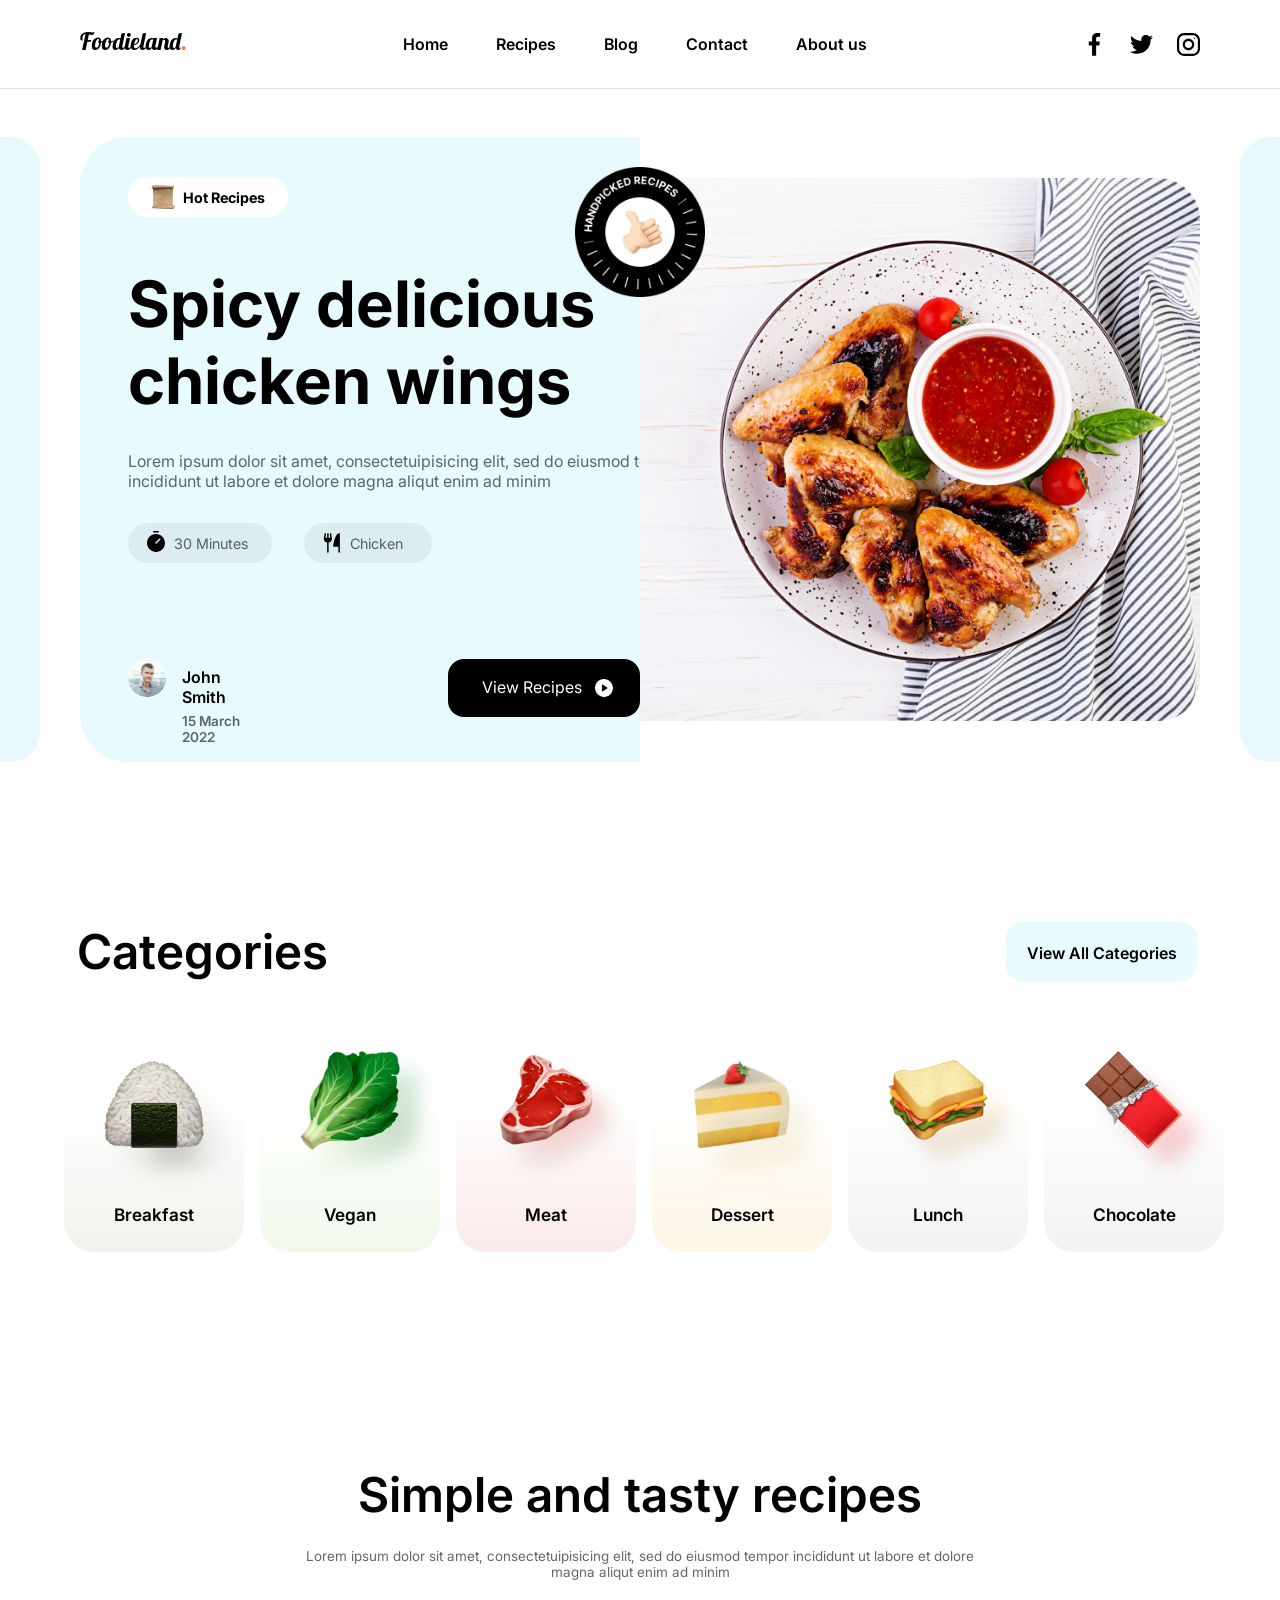
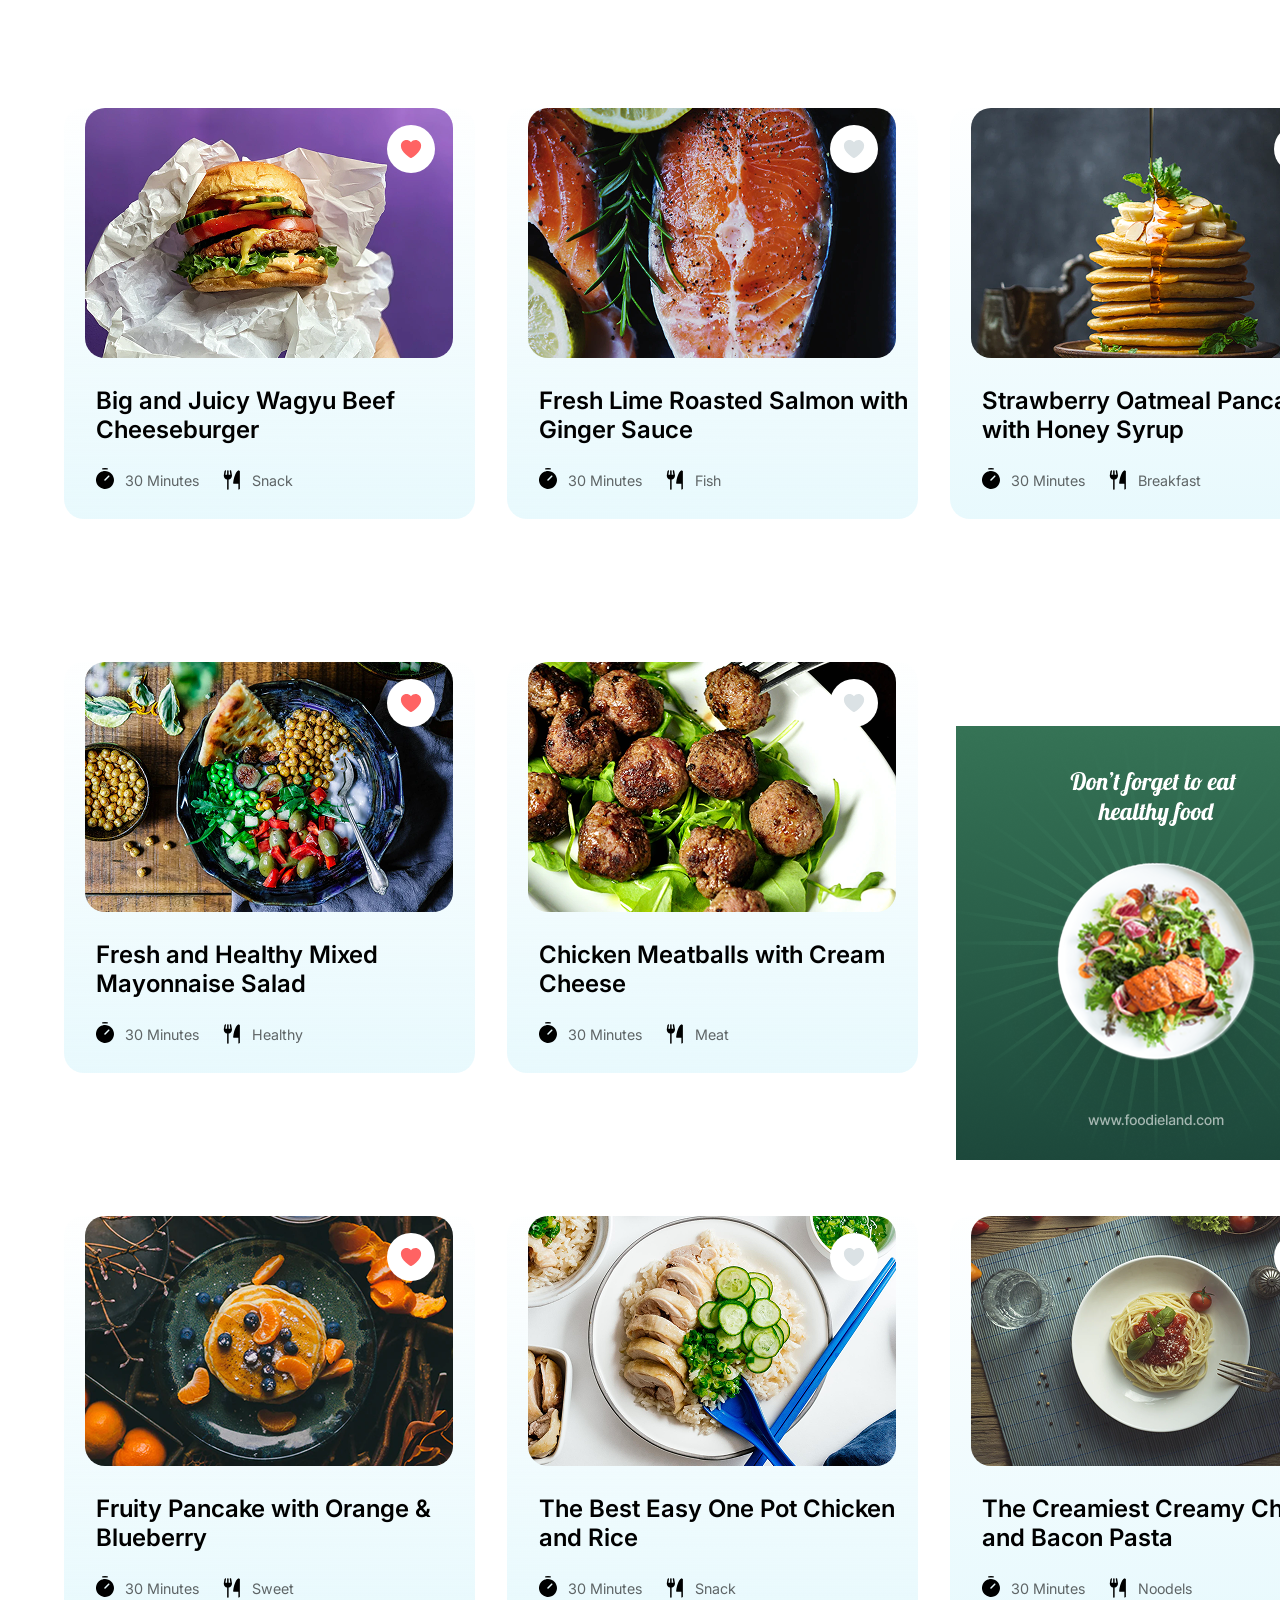
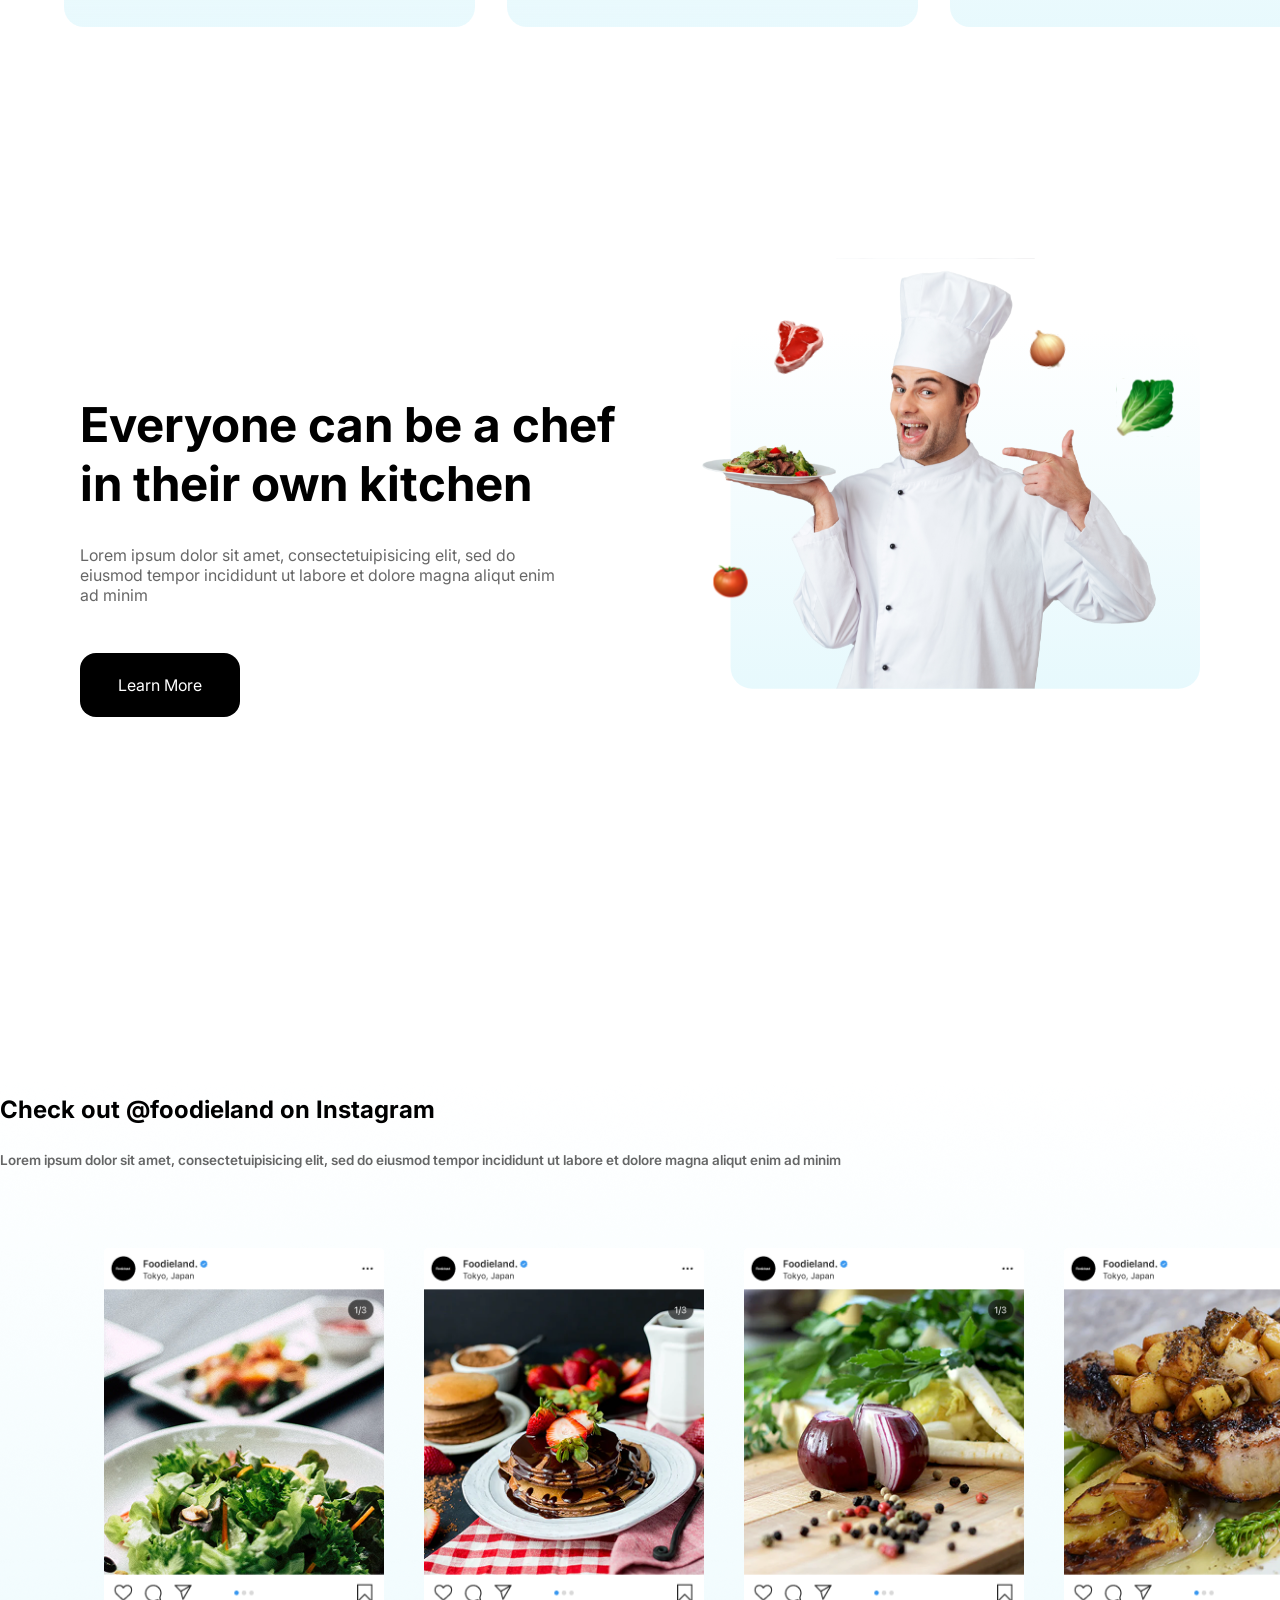
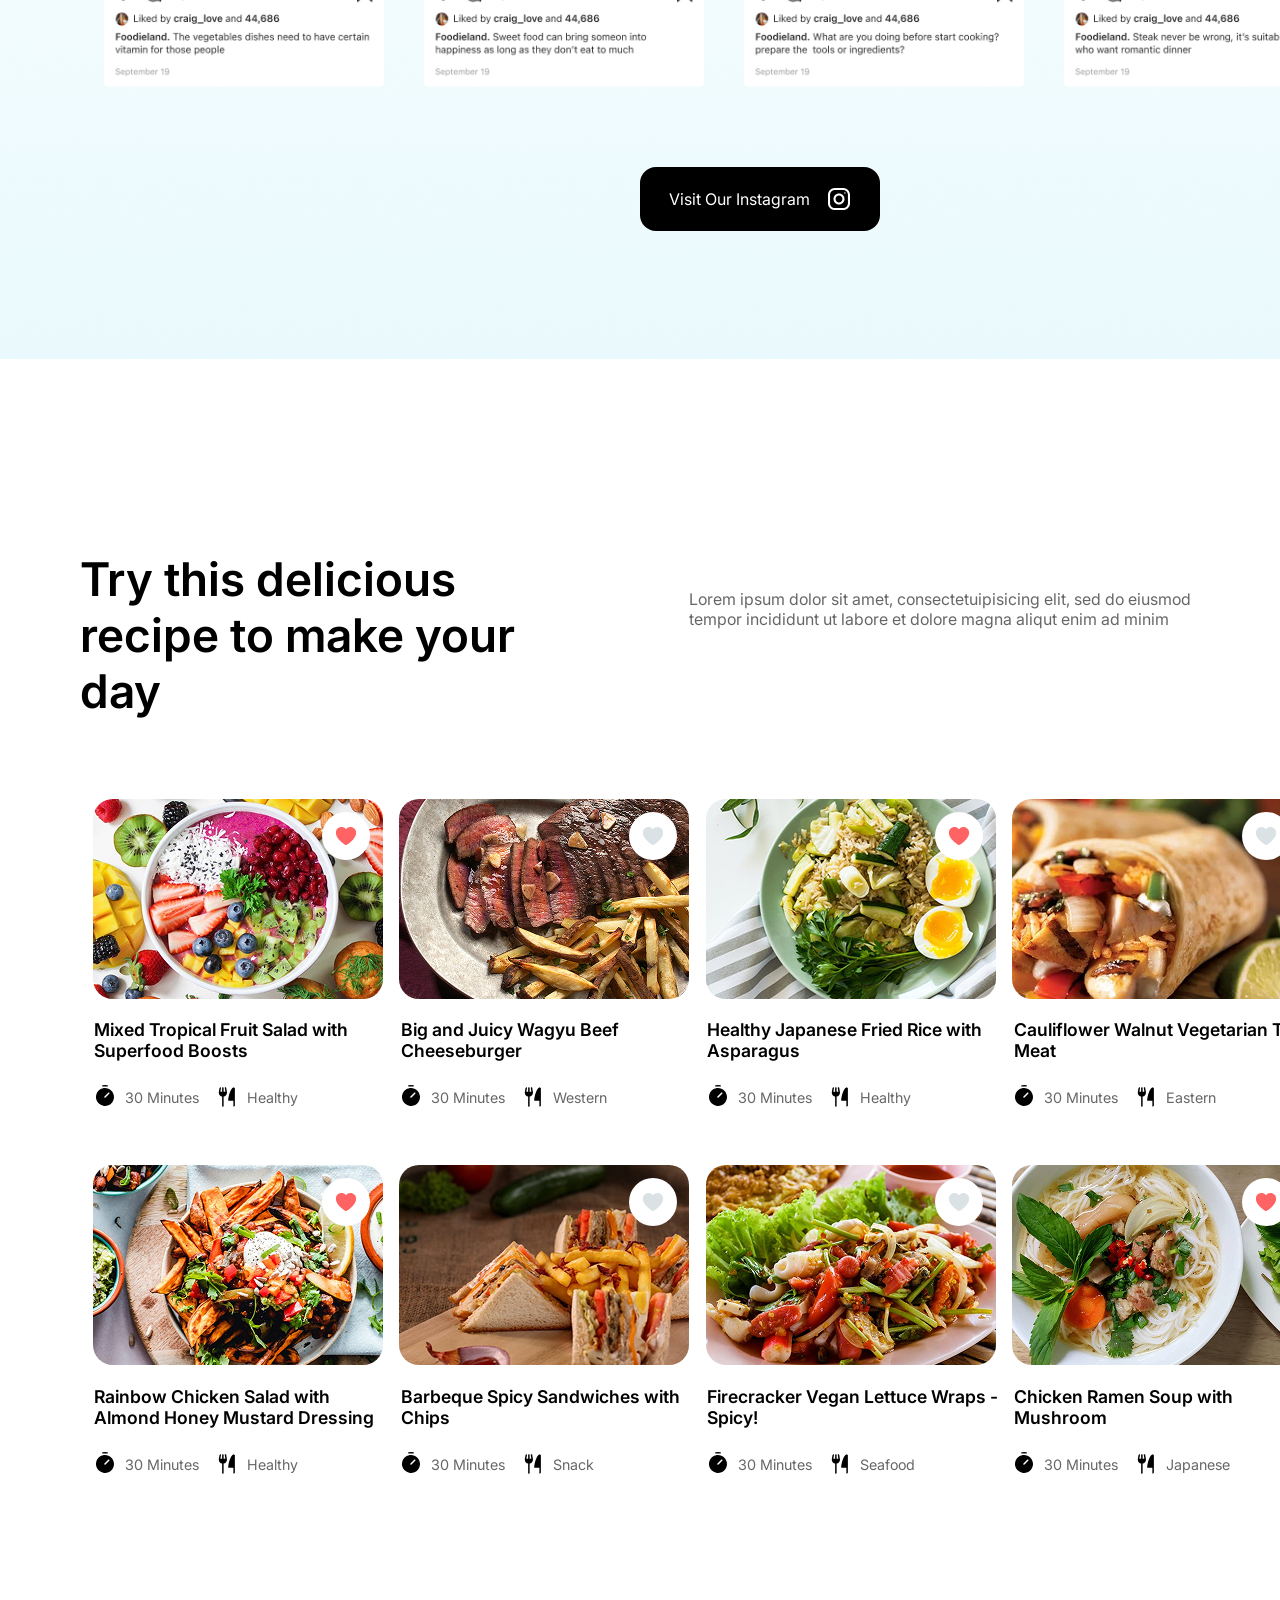
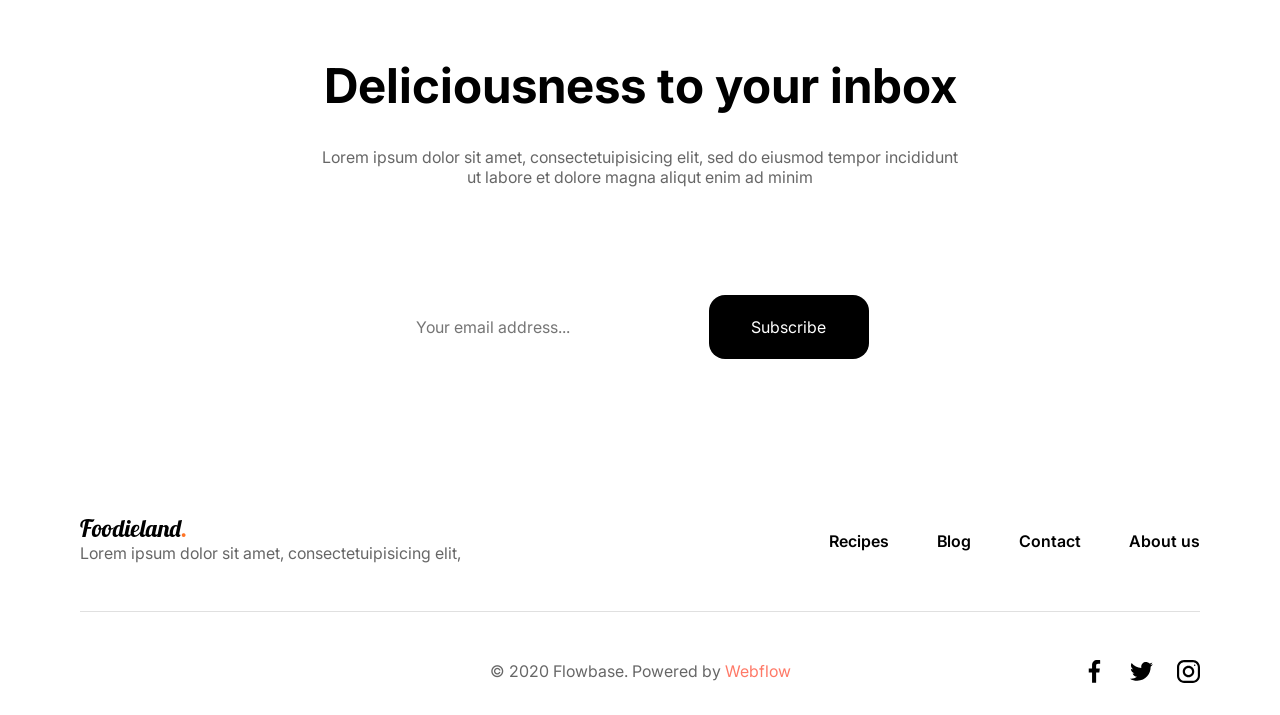
==== index.html @ 599c274b "prototype" ====
<!doctype html>
<html lang="en">
  <head>
    <meta charset="UTF-8" />
    <meta name="viewport" content="width=device-width, initial-scale=1.0" />
    <title>Home Page</title>
    <link rel="stylesheet" href="styles/common.css" />
    <link rel="stylesheet" href="styles/home_styles.css" />
    <link
      rel="stylesheet"
    />
  </head>

  <body>
    <header>
      <div class="container">
        <div class="logo">
          <span class="logo-text">Foodieland<span class="logo-accent">.</span></span>
        </div>
        <nav>
          <a href="index.html">Home</a>
          <a href="recipes.html">Recipes</a>
          <a href="blog.html">Blog</a>
          <a href="contact.html">Contact</a>
          <a href="about_us.html">About us</a>
        </nav>
        <div class="social-links">
          <a href="facebook.com">
            <img src="images/facebook.svg" alt="Facebook" />
          </a>
          <a href="x.com">
            <img src="images/twitter.svg" alt="X" />
          </a>
          <a href="Instagram.com">
            <img src="images/instagram.svg" alt="Instagram" />
          </a>
        </div>
      </div>
    </header>

    <div class="container">
      <main>
        <section class="carousel">
          <img src="images/lside.png">
          <div class="recipe-card">
            <div class="blue-section">

              <div class="topic">
                <img src="images/scroll.svg" />
                <h2>Hot Recipes</h2>
              </div>

              <div class="deso">
                <h3>Spicy delicious chicken wings</h3>
                <p>
                  Lorem ipsum dolor sit amet, consectetuipisicing elit, sed do
                  eiusmod tempor incididunt ut labore et dolore magna aliqut
                  enim ad minim
                </p>
              </div>

              <div class="info">
                <div class="time">
                  <img src="images/timer.svg" />
                  <p>30 Minutes</p>
                </div>
                <div class="type">
                  <img src="images/forkknife.svg" />
                  <p>Chicken</p>
                </div>
              </div>

              <div class="idk">
                <div class="profile">
                  <div class="avatar"></div>
                  <div class="publish">
                    <p class="author">John Smith</p>
                    <p class="date">15 March 2022</p>
                  </div>
                </div>
                <a href="recipes.html">
                  <div>
                    <p>View Recipes</p>
                    <img src="images/play.svg" />
                  </div>
                </a>
              </div>

            </div>

            <div class="food-section">
              <img
                src="images/plate.png"
                alt="Chicken wings on plate"
                class="plate"
              />
            </div>

            <img
              src="images/badge.png"
              alt="Handpicked recipes badge"
              class="badge"
            />
          </div>
          <img src="images/rside.png">
        </section>

        <section class="categories">
          <div class="label">
            <p>Categories</p>
            <a href="categories.html">View All Categories</a>
          </div>
          <div class="cat-list">
            <a href="breakfast_menu.html">Breakfast</a>
            <a href="vegan_menu.html">Vegan</a>
            <a href="meat_menu.html">Meat</a>
            <a href="dessert_menu.html">Dessert</a>
            <a href="lunch_menu.html">Lunch</a>
            <a href="chocolate.html">Chocolate</a>
          </div>
        </section>

        <section class="recipes">
          <div class="desc">
            <h1>Simple and tasty recipes</h1>
            <p>
              Lorem ipsum dolor sit amet, consectetuipisicing elit, sed do
              eiusmod tempor incididunt ut labore et dolore magna aliqut enim ad
              minim
            </p>
          </div>

          <div class="recipes-grid">
            <a href="recipes.html">
              <div class="visual">
                <button class="btn-like">
                  <svg
                    width="48"
                    height="48"
                    viewBox="0 0 48 48"
                    fill="none"
                    xmlns="http://www.w3.org/2000/svg"
                  >
                    <circle cx="24" cy="24" r="24" fill="white" />
                    <g filter="url(#filter0_d_101_791)">
                      <path
                        d="M28.5022 15C27.6291 14.9985 26.7677 15.2008 25.9865 15.5907C25.2052 15.9807 24.5258 16.5475 24.0022 17.2462C23.293 16.3027 22.3051 15.606 21.1782 15.2548C20.0513 14.9036 18.8426 14.9157 17.7229 15.2894C16.6033 15.663 15.6295 16.3793 14.9393 17.3368C14.2492 18.2943 13.8776 19.4447 13.8772 20.625C13.8772 27.3621 23.2373 32.6813 23.6357 32.9044C23.7477 32.9671 23.8739 33 24.0022 33C24.1305 33 24.2567 32.9671 24.3687 32.9044C26.0902 31.8961 27.7059 30.7173 29.1914 29.3856C32.4665 26.438 34.1272 23.4905 34.1272 20.625C34.1255 19.1337 33.5323 17.7039 32.4778 16.6494C31.4233 15.5949 29.9935 15.0017 28.5022 15Z"
                        fill="#FF6363"
                      />
                    </g>
                  </svg>
                </button>
                <img src="images/r1.png" />
              </div>
              <div class="title">
                <p>Big and Juicy Wagyu Beef Cheeseburger</p>
                <div class="info">
                  <div class="time">
                    <img src="images/timer.svg" />
                    <p>30 Minutes</p>
                  </div>
                  <div class="type">
                    <img src="images/forkknife.svg" />
                    <p>Snack</p>
                  </div>
                </div>
              </div>
            </a>
            <a href="recipes.html">
              <div class="visual">
                <button class="btn-like">
                  <svg
                    width="48"
                    height="48"
                    viewBox="0 0 48 48"
                    fill="none"
                    xmlns="http://www.w3.org/2000/svg"
                  >
                    <circle cx="24" cy="24" r="24" fill="white" />
                    <path
                      d="M28.5022 15C27.6291 14.9985 26.7677 15.2008 25.9865 15.5907C25.2052 15.9807 24.5258 16.5475 24.0022 17.2462C23.293 16.3027 22.3051 15.606 21.1782 15.2548C20.0513 14.9036 18.8426 14.9157 17.7229 15.2894C16.6033 15.663 15.6295 16.3793 14.9393 17.3368C14.2492 18.2943 13.8776 19.4447 13.8772 20.625C13.8772 27.3621 23.2373 32.6813 23.6357 32.9044C23.7477 32.9671 23.8739 33 24.0022 33C24.1305 33 24.2567 32.9671 24.3687 32.9044C26.0902 31.8961 27.7059 30.7173 29.1914 29.3856C32.4665 26.438 34.1272 23.4905 34.1272 20.625C34.1255 19.1337 33.5323 17.7039 32.4778 16.6494C31.4233 15.5949 29.9935 15.0017 28.5022 15Z"
                      fill="#DBE2E5"
                    />
                  </svg>
                </button>
                <img src="images/r2.png" />
              </div>
              <div class="title">
                <p>Fresh Lime Roasted Salmon with Ginger Sauce</p>
                <div class="info">
                  <div class="time">
                    <img src="images/timer.svg" />
                    <p>30 Minutes</p>
                  </div>
                  <div class="type">
                    <img src="images/forkknife.svg" />
                    <p>Fish</p>
                  </div>
                </div>
              </div>
            </a>
            <a href="recipes.html">
              <div class="visual">
                <button class="btn-like">
                  <svg
                    width="48"
                    height="48"
                    viewBox="0 0 48 48"
                    fill="none"
                    xmlns="http://www.w3.org/2000/svg"
                  >
                    <circle cx="24" cy="24" r="24" fill="white" />
                    <path
                      d="M28.5022 15C27.6291 14.9985 26.7677 15.2008 25.9865 15.5907C25.2052 15.9807 24.5258 16.5475 24.0022 17.2462C23.293 16.3027 22.3051 15.606 21.1782 15.2548C20.0513 14.9036 18.8426 14.9157 17.7229 15.2894C16.6033 15.663 15.6295 16.3793 14.9393 17.3368C14.2492 18.2943 13.8776 19.4447 13.8772 20.625C13.8772 27.3621 23.2373 32.6813 23.6357 32.9044C23.7477 32.9671 23.8739 33 24.0022 33C24.1305 33 24.2567 32.9671 24.3687 32.9044C26.0902 31.8961 27.7059 30.7173 29.1914 29.3856C32.4665 26.438 34.1272 23.4905 34.1272 20.625C34.1255 19.1337 33.5323 17.7039 32.4778 16.6494C31.4233 15.5949 29.9935 15.0017 28.5022 15Z"
                      fill="#DBE2E5"
                    />
                  </svg>
                </button>
                <img src="images/r3.png" />
              </div>
              <div class="title">
                <p>Strawberry Oatmeal Pancake with Honey Syrup</p>
                <div class="info">
                  <div class="time">
                    <img src="images/timer.svg" />
                    <p>30 Minutes</p>
                  </div>
                  <div class="type">
                    <img src="images/forkknife.svg" />
                    <p>Breakfast</p>
                  </div>
                </div>
              </div>
            </a>
            <a href="recipes.html">
              <div class="visual">
                <button class="btn-like">
                  <svg
                    width="48"
                    height="48"
                    viewBox="0 0 48 48"
                    fill="none"
                    xmlns="http://www.w3.org/2000/svg"
                  >
                    <circle cx="24" cy="24" r="24" fill="white" />
                    <g filter="url(#filter0_d_101_791)">
                      <path
                        d="M28.5022 15C27.6291 14.9985 26.7677 15.2008 25.9865 15.5907C25.2052 15.9807 24.5258 16.5475 24.0022 17.2462C23.293 16.3027 22.3051 15.606 21.1782 15.2548C20.0513 14.9036 18.8426 14.9157 17.7229 15.2894C16.6033 15.663 15.6295 16.3793 14.9393 17.3368C14.2492 18.2943 13.8776 19.4447 13.8772 20.625C13.8772 27.3621 23.2373 32.6813 23.6357 32.9044C23.7477 32.9671 23.8739 33 24.0022 33C24.1305 33 24.2567 32.9671 24.3687 32.9044C26.0902 31.8961 27.7059 30.7173 29.1914 29.3856C32.4665 26.438 34.1272 23.4905 34.1272 20.625C34.1255 19.1337 33.5323 17.7039 32.4778 16.6494C31.4233 15.5949 29.9935 15.0017 28.5022 15Z"
                        fill="#FF6363"
                      />
                    </g>
                  </svg>
                </button>
                <img src="images/r4.png" />
              </div>
              <div class="title">
                <p>Fresh and Healthy Mixed Mayonnaise Salad</p>
                <div class="info">
                  <div class="time">
                    <img src="images/timer.svg" />
                    <p>30 Minutes</p>
                  </div>
                  <div class="type">
                    <img src="images/forkknife.svg" />
                    <p>Healthy</p>
                  </div>
                </div>
              </div>
            </a>
            <a href="recipes.html">
              <div class="visual">
                <button class="btn-like">
                  <svg
                    width="48"
                    height="48"
                    viewBox="0 0 48 48"
                    fill="none"
                    xmlns="http://www.w3.org/2000/svg"
                  >
                    <circle cx="24" cy="24" r="24" fill="white" />
                    <path
                      d="M28.5022 15C27.6291 14.9985 26.7677 15.2008 25.9865 15.5907C25.2052 15.9807 24.5258 16.5475 24.0022 17.2462C23.293 16.3027 22.3051 15.606 21.1782 15.2548C20.0513 14.9036 18.8426 14.9157 17.7229 15.2894C16.6033 15.663 15.6295 16.3793 14.9393 17.3368C14.2492 18.2943 13.8776 19.4447 13.8772 20.625C13.8772 27.3621 23.2373 32.6813 23.6357 32.9044C23.7477 32.9671 23.8739 33 24.0022 33C24.1305 33 24.2567 32.9671 24.3687 32.9044C26.0902 31.8961 27.7059 30.7173 29.1914 29.3856C32.4665 26.438 34.1272 23.4905 34.1272 20.625C34.1255 19.1337 33.5323 17.7039 32.4778 16.6494C31.4233 15.5949 29.9935 15.0017 28.5022 15Z"
                      fill="#DBE2E5"
                    />
                  </svg>
                </button>
                <img src="images/r5.png" />
              </div>
              <div class="title">
                <p>Chicken Meatballs with Cream Cheese</p>
                <div class="info">
                  <div class="time">
                    <img src="images/timer.svg" />
                    <p>30 Minutes</p>
                  </div>
                  <div class="type">
                    <img src="images/forkknife.svg" />
                    <p>Meat</p>
                  </div>
                </div>
              </div>
            </a>
            <a href="recipes.html" class="ad"> </a>
            <a href="recipes.html">
              <div class="visual">
                <button class="btn-like">
                  <svg
                    width="48"
                    height="48"
                    viewBox="0 0 48 48"
                    fill="none"
                    xmlns="http://www.w3.org/2000/svg"
                  >
                    <circle cx="24" cy="24" r="24" fill="white" />
                    <g filter="url(#filter0_d_101_791)">
                      <path
                        d="M28.5022 15C27.6291 14.9985 26.7677 15.2008 25.9865 15.5907C25.2052 15.9807 24.5258 16.5475 24.0022 17.2462C23.293 16.3027 22.3051 15.606 21.1782 15.2548C20.0513 14.9036 18.8426 14.9157 17.7229 15.2894C16.6033 15.663 15.6295 16.3793 14.9393 17.3368C14.2492 18.2943 13.8776 19.4447 13.8772 20.625C13.8772 27.3621 23.2373 32.6813 23.6357 32.9044C23.7477 32.9671 23.8739 33 24.0022 33C24.1305 33 24.2567 32.9671 24.3687 32.9044C26.0902 31.8961 27.7059 30.7173 29.1914 29.3856C32.4665 26.438 34.1272 23.4905 34.1272 20.625C34.1255 19.1337 33.5323 17.7039 32.4778 16.6494C31.4233 15.5949 29.9935 15.0017 28.5022 15Z"
                        fill="#FF6363"
                      />
                    </g>
                  </svg>
                </button>
                <img src="images/r7.png" />
              </div>
              <div class="title">
                <p>Fruity Pancake with Orange & Blueberry</p>
                <div class="info">
                  <div class="time">
                    <img src="images/timer.svg" />
                    <p>30 Minutes</p>
                  </div>
                  <div class="type">
                    <img src="images/forkknife.svg" />
                    <p>Sweet</p>
                  </div>
                </div>
              </div>
            </a>
            <a href="recipes.html">
              <div class="visual">
                <button class="btn-like">
                  <svg
                    width="48"
                    height="48"
                    viewBox="0 0 48 48"
                    fill="none"
                    xmlns="http://www.w3.org/2000/svg"
                  >
                    <circle cx="24" cy="24" r="24" fill="white" />
                    <path
                      d="M28.5022 15C27.6291 14.9985 26.7677 15.2008 25.9865 15.5907C25.2052 15.9807 24.5258 16.5475 24.0022 17.2462C23.293 16.3027 22.3051 15.606 21.1782 15.2548C20.0513 14.9036 18.8426 14.9157 17.7229 15.2894C16.6033 15.663 15.6295 16.3793 14.9393 17.3368C14.2492 18.2943 13.8776 19.4447 13.8772 20.625C13.8772 27.3621 23.2373 32.6813 23.6357 32.9044C23.7477 32.9671 23.8739 33 24.0022 33C24.1305 33 24.2567 32.9671 24.3687 32.9044C26.0902 31.8961 27.7059 30.7173 29.1914 29.3856C32.4665 26.438 34.1272 23.4905 34.1272 20.625C34.1255 19.1337 33.5323 17.7039 32.4778 16.6494C31.4233 15.5949 29.9935 15.0017 28.5022 15Z"
                      fill="#DBE2E5"
                    />
                  </svg>
                </button>
                <img src="images/r8.png" />
              </div>
              <div class="title">
                <p>The Best Easy One Pot Chicken and Rice</p>
                <div class="info">
                  <div class="time">
                    <img src="images/timer.svg" />
                    <p>30 Minutes</p>
                  </div>
                  <div class="type">
                    <img src="images/forkknife.svg" />
                    <p>Snack</p>
                  </div>
                </div>
              </div>
            </a>
            <a href="recipes.html">
              <div class="visual">
                <button class="btn-like">
                  <svg
                    width="48"
                    height="48"
                    viewBox="0 0 48 48"
                    fill="none"
                    xmlns="http://www.w3.org/2000/svg"
                  >
                    <circle cx="24" cy="24" r="24" fill="white" />
                    <path
                      d="M28.5022 15C27.6291 14.9985 26.7677 15.2008 25.9865 15.5907C25.2052 15.9807 24.5258 16.5475 24.0022 17.2462C23.293 16.3027 22.3051 15.606 21.1782 15.2548C20.0513 14.9036 18.8426 14.9157 17.7229 15.2894C16.6033 15.663 15.6295 16.3793 14.9393 17.3368C14.2492 18.2943 13.8776 19.4447 13.8772 20.625C13.8772 27.3621 23.2373 32.6813 23.6357 32.9044C23.7477 32.9671 23.8739 33 24.0022 33C24.1305 33 24.2567 32.9671 24.3687 32.9044C26.0902 31.8961 27.7059 30.7173 29.1914 29.3856C32.4665 26.438 34.1272 23.4905 34.1272 20.625C34.1255 19.1337 33.5323 17.7039 32.4778 16.6494C31.4233 15.5949 29.9935 15.0017 28.5022 15Z"
                      fill="#DBE2E5"
                    />
                  </svg>
                </button>
                <img src="images/r9.png" />
              </div>
              <div class="title">
                <p>The Creamiest Creamy Chicken and Bacon Pasta</p>
                <div class="info">
                  <div class="time">
                    <img src="images/timer.svg" />
                    <p>30 Minutes</p>
                  </div>
                  <div class="type">
                    <img src="images/forkknife.svg" />
                    <p>Noodels</p>
                  </div>
                </div>
              </div>
            </a>
          </div>
        </section>

        <section class="learn-more">
          <div class="motto">
            <h5>Everyone can be a chef in their own kitchen</h5>
            <p>
              Lorem ipsum dolor sit amet, consectetuipisicing elit, sed do
              eiusmod tempor incididunt ut labore et dolore magna aliqut enim ad
              minim
            </p>
            <a href="about_us.html">Learn More</a>
          </div>
          <div class="chef"></div>
        </section>

        <section class="insta">
          <div class="desc">
            <h1>Check out @foodieland on Instagram</h1>
            <p>
              Lorem ipsum dolor sit amet, consectetuipisicing elit, sed do
              eiusmod tempor incididunt ut labore et dolore magna aliqut enim ad
              minim
            </p>
          </div>

          <div class="social-posts">
            <img src="images/post0.png" alt="" />
            <img src="images/post1.png" alt="" />
            <img src="images/post2.png" alt="" />
            <img src="images/post3.png" alt="" />
          </div>

          <a href="instagram.com">
            <div class="ref">
              <p>Visit Our Instagram</p>
              <img src="images/instawhite.svg" />
            </div>
          </a>
        </section>

        <section class="daily">
          <div class="desco">
            <h2>Try this delicious recipe to make your day</h2>
            <p>
              Lorem ipsum dolor sit amet, consectetuipisicing elit, sed do
              eiusmod tempor incididunt ut labore et dolore magna aliqut enim ad
              minim
            </p>
          </div>

          <div class="recipes-grid">
            <a href="recipes.html">
              <div class="visual">
                <button class="btn-like">
                  <svg
                    width="48"
                    height="48"
                    viewBox="0 0 48 48"
                    fill="none"
                    xmlns="http://www.w3.org/2000/svg"
                  >
                    <circle cx="24" cy="24" r="24" fill="white" />
                    <g filter="url(#filter0_d_101_791)">
                      <path
                        d="M28.5022 15C27.6291 14.9985 26.7677 15.2008 25.9865 15.5907C25.2052 15.9807 24.5258 16.5475 24.0022 17.2462C23.293 16.3027 22.3051 15.606 21.1782 15.2548C20.0513 14.9036 18.8426 14.9157 17.7229 15.2894C16.6033 15.663 15.6295 16.3793 14.9393 17.3368C14.2492 18.2943 13.8776 19.4447 13.8772 20.625C13.8772 27.3621 23.2373 32.6813 23.6357 32.9044C23.7477 32.9671 23.8739 33 24.0022 33C24.1305 33 24.2567 32.9671 24.3687 32.9044C26.0902 31.8961 27.7059 30.7173 29.1914 29.3856C32.4665 26.438 34.1272 23.4905 34.1272 20.625C34.1255 19.1337 33.5323 17.7039 32.4778 16.6494C31.4233 15.5949 29.9935 15.0017 28.5022 15Z"
                        fill="#FF6363"
                      />
                    </g>
                  </svg>
                </button>
                <img src="images/d1.png" />
              </div>
              <div class="title">
                <p>Mixed Tropical Fruit Salad with Superfood Boosts</p>
                <div class="info">
                  <div class="time">
                    <img src="images/timer.svg" />
                    <p>30 Minutes</p>
                  </div>
                  <div class="type">
                    <img src="images/forkknife.svg" />
                    <p>Healthy</p>
                  </div>
                </div>
              </div>
            </a>
            <a href="recipes.html">
              <div class="visual">
                <button class="btn-like">
                  <svg
                    width="48"
                    height="48"
                    viewBox="0 0 48 48"
                    fill="none"
                    xmlns="http://www.w3.org/2000/svg"
                  >
                    <circle cx="24" cy="24" r="24" fill="white" />
                    <path
                      d="M28.5022 15C27.6291 14.9985 26.7677 15.2008 25.9865 15.5907C25.2052 15.9807 24.5258 16.5475 24.0022 17.2462C23.293 16.3027 22.3051 15.606 21.1782 15.2548C20.0513 14.9036 18.8426 14.9157 17.7229 15.2894C16.6033 15.663 15.6295 16.3793 14.9393 17.3368C14.2492 18.2943 13.8776 19.4447 13.8772 20.625C13.8772 27.3621 23.2373 32.6813 23.6357 32.9044C23.7477 32.9671 23.8739 33 24.0022 33C24.1305 33 24.2567 32.9671 24.3687 32.9044C26.0902 31.8961 27.7059 30.7173 29.1914 29.3856C32.4665 26.438 34.1272 23.4905 34.1272 20.625C34.1255 19.1337 33.5323 17.7039 32.4778 16.6494C31.4233 15.5949 29.9935 15.0017 28.5022 15Z"
                      fill="#DBE2E5"
                    />
                  </svg>
                </button>
                <img src="images/d2.png" />
              </div>
              <div class="title">
                <p>Big and Juicy Wagyu Beef Cheeseburger</p>
                <div class="info">
                  <div class="time">
                    <img src="images/timer.svg" />
                    <p>30 Minutes</p>
                  </div>
                  <div class="type">
                    <img src="images/forkknife.svg" />
                    <p>Western</p>
                  </div>
                </div>
              </div>
            </a>
            <a href="recipes.html">
              <div class="visual">
                <button class="btn-like">
                  <svg
                    width="48"
                    height="48"
                    viewBox="0 0 48 48"
                    fill="none"
                    xmlns="http://www.w3.org/2000/svg"
                  >
                    <circle cx="24" cy="24" r="24" fill="white" />
                    <g filter="url(#filter0_d_101_791)">
                      <path
                        d="M28.5022 15C27.6291 14.9985 26.7677 15.2008 25.9865 15.5907C25.2052 15.9807 24.5258 16.5475 24.0022 17.2462C23.293 16.3027 22.3051 15.606 21.1782 15.2548C20.0513 14.9036 18.8426 14.9157 17.7229 15.2894C16.6033 15.663 15.6295 16.3793 14.9393 17.3368C14.2492 18.2943 13.8776 19.4447 13.8772 20.625C13.8772 27.3621 23.2373 32.6813 23.6357 32.9044C23.7477 32.9671 23.8739 33 24.0022 33C24.1305 33 24.2567 32.9671 24.3687 32.9044C26.0902 31.8961 27.7059 30.7173 29.1914 29.3856C32.4665 26.438 34.1272 23.4905 34.1272 20.625C34.1255 19.1337 33.5323 17.7039 32.4778 16.6494C31.4233 15.5949 29.9935 15.0017 28.5022 15Z"
                        fill="#FF6363"
                      />
                    </g>
                  </svg>
                </button>
                <img src="images/d3.png" />
              </div>
              <div class="title">
                <p>Healthy Japanese Fried Rice with Asparagus</p>
                <div class="info">
                  <div class="time">
                    <img src="images/timer.svg" />
                    <p>30 Minutes</p>
                  </div>
                  <div class="type">
                    <img src="images/forkknife.svg" />
                    <p>Healthy</p>
                  </div>
                </div>
              </div>
            </a>
            <a href="recipes.html">
              <div class="visual">
                <button class="btn-like">
                  <svg
                    width="48"
                    height="48"
                    viewBox="0 0 48 48"
                    fill="none"
                    xmlns="http://www.w3.org/2000/svg"
                  >
                    <circle cx="24" cy="24" r="24" fill="white" />
                    <path
                      d="M28.5022 15C27.6291 14.9985 26.7677 15.2008 25.9865 15.5907C25.2052 15.9807 24.5258 16.5475 24.0022 17.2462C23.293 16.3027 22.3051 15.606 21.1782 15.2548C20.0513 14.9036 18.8426 14.9157 17.7229 15.2894C16.6033 15.663 15.6295 16.3793 14.9393 17.3368C14.2492 18.2943 13.8776 19.4447 13.8772 20.625C13.8772 27.3621 23.2373 32.6813 23.6357 32.9044C23.7477 32.9671 23.8739 33 24.0022 33C24.1305 33 24.2567 32.9671 24.3687 32.9044C26.0902 31.8961 27.7059 30.7173 29.1914 29.3856C32.4665 26.438 34.1272 23.4905 34.1272 20.625C34.1255 19.1337 33.5323 17.7039 32.4778 16.6494C31.4233 15.5949 29.9935 15.0017 28.5022 15Z"
                      fill="#DBE2E5"
                    />
                  </svg>
                </button>
                <img src="images/d4.png" />
              </div>
              <div class="title">
                <p>Cauliflower Walnut Vegetarian Taco Meat</p>
                <div class="info">
                  <div class="time">
                    <img src="images/timer.svg" />
                    <p>30 Minutes</p>
                  </div>
                  <div class="type">
                    <img src="images/forkknife.svg" />
                    <p>Eastern</p>
                  </div>
                </div>
              </div>
            </a>
            <a href="recipes.html">
              <div class="visual">
                <button class="btn-like">
                  <svg
                    width="48"
                    height="48"
                    viewBox="0 0 48 48"
                    fill="none"
                    xmlns="http://www.w3.org/2000/svg"
                  >
                    <circle cx="24" cy="24" r="24" fill="white" />
                    <g filter="url(#filter0_d_101_791)">
                      <path
                        d="M28.5022 15C27.6291 14.9985 26.7677 15.2008 25.9865 15.5907C25.2052 15.9807 24.5258 16.5475 24.0022 17.2462C23.293 16.3027 22.3051 15.606 21.1782 15.2548C20.0513 14.9036 18.8426 14.9157 17.7229 15.2894C16.6033 15.663 15.6295 16.3793 14.9393 17.3368C14.2492 18.2943 13.8776 19.4447 13.8772 20.625C13.8772 27.3621 23.2373 32.6813 23.6357 32.9044C23.7477 32.9671 23.8739 33 24.0022 33C24.1305 33 24.2567 32.9671 24.3687 32.9044C26.0902 31.8961 27.7059 30.7173 29.1914 29.3856C32.4665 26.438 34.1272 23.4905 34.1272 20.625C34.1255 19.1337 33.5323 17.7039 32.4778 16.6494C31.4233 15.5949 29.9935 15.0017 28.5022 15Z"
                        fill="#FF6363"
                      />
                    </g>
                  </svg>
                </button>
                <img src="images/d5.png" />
              </div>
              <div class="title">
                <p>Rainbow Chicken Salad with Almond Honey Mustard Dressing</p>
                <div class="info">
                  <div class="time">
                    <img src="images/timer.svg" />
                    <p>30 Minutes</p>
                  </div>
                  <div class="type">
                    <img src="images/forkknife.svg" />
                    <p>Healthy</p>
                  </div>
                </div>
              </div>
            </a>
            <a href="recipes.html">
              <div class="visual">
                <button class="btn-like">
                  <svg
                    width="48"
                    height="48"
                    viewBox="0 0 48 48"
                    fill="none"
                    xmlns="http://www.w3.org/2000/svg"
                  >
                    <circle cx="24" cy="24" r="24" fill="white" />
                    <path
                      d="M28.5022 15C27.6291 14.9985 26.7677 15.2008 25.9865 15.5907C25.2052 15.9807 24.5258 16.5475 24.0022 17.2462C23.293 16.3027 22.3051 15.606 21.1782 15.2548C20.0513 14.9036 18.8426 14.9157 17.7229 15.2894C16.6033 15.663 15.6295 16.3793 14.9393 17.3368C14.2492 18.2943 13.8776 19.4447 13.8772 20.625C13.8772 27.3621 23.2373 32.6813 23.6357 32.9044C23.7477 32.9671 23.8739 33 24.0022 33C24.1305 33 24.2567 32.9671 24.3687 32.9044C26.0902 31.8961 27.7059 30.7173 29.1914 29.3856C32.4665 26.438 34.1272 23.4905 34.1272 20.625C34.1255 19.1337 33.5323 17.7039 32.4778 16.6494C31.4233 15.5949 29.9935 15.0017 28.5022 15Z"
                      fill="#DBE2E5"
                    />
                  </svg>
                </button>
                <img src="images/d6.png" />
              </div>
              <div class="title">
                <p>Barbeque Spicy Sandwiches with Chips</p>
                <div class="info">
                  <div class="time">
                    <img src="images/timer.svg" />
                    <p>30 Minutes</p>
                  </div>
                  <div class="type">
                    <img src="images/forkknife.svg" />
                    <p>Snack</p>
                  </div>
                </div>
              </div>
            </a>
            <a href="recipes.html">
              <div class="visual">
                <button class="btn-like">
                  <svg
                    width="48"
                    height="48"
                    viewBox="0 0 48 48"
                    fill="none"
                    xmlns="http://www.w3.org/2000/svg"
                  >
                    <circle cx="24" cy="24" r="24" fill="white" />
                    <path
                      d="M28.5022 15C27.6291 14.9985 26.7677 15.2008 25.9865 15.5907C25.2052 15.9807 24.5258 16.5475 24.0022 17.2462C23.293 16.3027 22.3051 15.606 21.1782 15.2548C20.0513 14.9036 18.8426 14.9157 17.7229 15.2894C16.6033 15.663 15.6295 16.3793 14.9393 17.3368C14.2492 18.2943 13.8776 19.4447 13.8772 20.625C13.8772 27.3621 23.2373 32.6813 23.6357 32.9044C23.7477 32.9671 23.8739 33 24.0022 33C24.1305 33 24.2567 32.9671 24.3687 32.9044C26.0902 31.8961 27.7059 30.7173 29.1914 29.3856C32.4665 26.438 34.1272 23.4905 34.1272 20.625C34.1255 19.1337 33.5323 17.7039 32.4778 16.6494C31.4233 15.5949 29.9935 15.0017 28.5022 15Z"
                      fill="#DBE2E5"
                    />
                  </svg>
                </button>
                <img src="images/d7.png" />
              </div>
              <div class="title">
                <p>Firecracker Vegan Lettuce Wraps - Spicy!</p>
                <div class="info">
                  <div class="time">
                    <img src="images/timer.svg" />
                    <p>30 Minutes</p>
                  </div>
                  <div class="type">
                    <img src="images/forkknife.svg" />
                    <p>Seafood</p>
                  </div>
                </div>
              </div>
            </a>
            <a href="recipes.html">
              <div class="visual">
                <button class="btn-like">
                  <svg
                    width="48"
                    height="48"
                    viewBox="0 0 48 48"
                    fill="none"
                    xmlns="http://www.w3.org/2000/svg"
                  >
                    <circle cx="24" cy="24" r="24" fill="white" />
                    <g filter="url(#filter0_d_101_791)">
                      <path
                        d="M28.5022 15C27.6291 14.9985 26.7677 15.2008 25.9865 15.5907C25.2052 15.9807 24.5258 16.5475 24.0022 17.2462C23.293 16.3027 22.3051 15.606 21.1782 15.2548C20.0513 14.9036 18.8426 14.9157 17.7229 15.2894C16.6033 15.663 15.6295 16.3793 14.9393 17.3368C14.2492 18.2943 13.8776 19.4447 13.8772 20.625C13.8772 27.3621 23.2373 32.6813 23.6357 32.9044C23.7477 32.9671 23.8739 33 24.0022 33C24.1305 33 24.2567 32.9671 24.3687 32.9044C26.0902 31.8961 27.7059 30.7173 29.1914 29.3856C32.4665 26.438 34.1272 23.4905 34.1272 20.625C34.1255 19.1337 33.5323 17.7039 32.4778 16.6494C31.4233 15.5949 29.9935 15.0017 28.5022 15Z"
                        fill="#FF6363"
                      />
                    </g>
                  </svg>
                </button>
                <img src="images/d8.png" />
              </div>
              <div class="title">
                <p>Chicken Ramen Soup with Mushroom</p>
                <div class="info">
                  <div class="time">
                    <img src="images/timer.svg" />
                    <p>30 Minutes</p>
                  </div>
                  <div class="type">
                    <img src="images/forkknife.svg" />
                    <p>Japanese</p>
                  </div>
                </div>
              </div>
            </a>
          </div>
        </section>

        <section class="newsletter">
          <div class="motto">
            <h6>Deliciousness to your inbox</h6>
            <p>
              Lorem ipsum dolor sit amet, consectetuipisicing elit, sed do
              eiusmod tempor incididunt ut labore et dolore magna aliqut enim ad
              minim
            </p>
          </div>
          <form>
            <input type="email" placeholder="Your email address..." />
            <button type="submit">Subscribe</button>
          </form>
        </section>
      </main>

      <footer>
        <div class="footer-row footer-top">
          <div class="brand">
            <div class="logo">
              <span class="logo-text"
                >Foodieland<span class="logo-accent">.</span></span
              >
            </div>

            <p class="lorem">
              Lorem ipsum dolor sit amet, consectetuipisicing elit,
            </p>
          </div>

          <nav>
            <a href="recipes.html">Recipes</a>
            <a href="blog.html">Blog</a>
            <a href="contact.html">Contact</a>
            <a href="about_us.html">About us</a>
          </nav>
        </div>

        <div class="footer-row footer-bottom">
          <div class="copyright">
            <span
              >© 2020 Flowbase. Powered by
              <span class="copyright-accent">Webflow</span></span
            >
          </div>

          <div class="social-links">
            <a href="facebook.com">
              <img src="images/facebook.svg" alt="Facebook" />
            </a>
            <a href="x.com">
              <img src="images/twitter.svg" alt="X" />
            </a>
            <a href="Instagram.com">
              <img src="images/instagram.svg" alt="Instagram" />
            </a>
          </div>
        </div>
      </footer>
    </div>
  </body>
</html>
---- styles/common.css ----
@font-face {
  font-family: "Lobster";
  src: url("../fonts/Lobster_1.3.otf") format("opentype");
  font-weight: normal;
  font-style: normal;
}
@font-face {
  font-family: "Inter";
  src: url("../fonts/Inter_18pt-Regular.ttf") format("truetype");
  font-weight: 400;
  font-style: normal;
}
@font-face {
  font-family: "Inter";
  src: url("../fonts/Inter_18pt-Bold.ttf") format("truetype");
  font-weight: 700;
  font-style: normal;
}
@font-face {
  font-family: "Inter";
  src: url("../fonts/Inter_18pt-SemiBold.ttf") format("truetype");
  font-weight: 600;
  font-style: normal;
}

* {
  margin: 0;
  padding: 0;
  box-sizing: border-box;
}

button {
  background: none;
  border: none;
  cursor: pointer;
}

ul, li {
  margin: 0;
  padding: 0;
  list-style: none;  
}

ul ul, li ul {
  list-style: none;
}

a {
  text-decoration: none;
}

header {
  border-bottom: 1px solid #e0e0e0;
}

main {
  padding: 1rem 0;
  display: flex;
  flex-direction: column;
  font-family: 'Inter',sans-serif;
  gap: 5rem;
}

.container {
  margin: 0 auto;
  padding: 0 5rem;
}


body > .container {
  padding-top: 2rem;
  padding-bottom: 2rem;
}

/* header styles */

header .container {
  display: flex;
  align-items: center;
  justify-content: space-between;
  padding-top: 2rem;
  padding-bottom: 2rem;
}

.logo-text {
  font-family: "Lobster", cursive;
  font-size: 1.5rem;
  font-weight: normal;
  color: black;
}

.logo-accent {
  color: #ff7426;
}

nav {
  display: flex;
  gap: 3rem;
}

nav a {
  color: black;
  font-size: 1rem;
  font-weight: 600;
  font-family: "Inter", sans-serif;
}

.social-links {
  display: flex;
  gap: 2rem;
}

.social-links img {
  width: 23px;
  height: 23px;
  display: block;
}

/* sidebar styles */

.content {
    display: flex;
    gap: 4rem;
}

aside  {
    display: flex;
    flex-direction: column;
    gap: 2rem;
}

aside a{
  font-weight: 600;
    color: black
}

.suggestions {
    display: flex;
    flex-direction: column;
    gap: 1.5rem;
}

aside h2 {
    font-size: 2rem;
    font-weight: 600;
}

.suggestions article {
    display: flex;
    gap: 1.3rem;
}

.desc {
    padding-top: 1rem;
    display: flex;
    flex-direction: column;
    gap: 1.8rem;
}

.desc h3 {
    width: 12rem;
}

.desc p {
    color: rgba(0, 0, 0, 0.6);
    font-size: 0.85rem;
    font-weight: 600;
}

.ad {
    height: 434px;
    width: 400px;
    margin-top: 4rem;
}


/* profile styles */

.publish {
  font-weight: 600;
}

.profile {
  display: flex;
  gap: 1rem;
}

.profile .publish {
  margin-top: 0.5rem; 
  display: flex;
  flex-direction: column;
  gap: 0.4rem;
   
}

.publish .date {
  color: rgba(0, 0, 0, 0.6);
  font-size: 0.85rem;
}


/* advertisment styles */

main section .ad, main aside .ad{
  background-image: url(../images/ad.png);
  border-radius: 0;
  background-size: contain;
}

/* recipe grid styles */

article img {
    border-radius: 1.35rem;
    aspect-ratio: 29/20;
}

.recipes {
  margin-top: 6rem;
  display: flex;
  flex-direction: column;
  gap: 8rem;  
}

.recipes-grid {
  display: grid;
  grid-template-columns: repeat(3, 1fr); 
  grid-template-rows: repeat(3, 1fr);     
  gap: 2rem;           
  row-gap: 3.5rem;                   
  margin-left: -1rem;                    
  margin-right: -1rem;
}

.recipes .desc {
  display: flex;
  flex-direction: column;
  align-items: center;
  gap: 1.5rem;  

}

.recipes .desc h1 {
  text-align: center;
  font-weight: 600;
  font-size: 3rem;
}

.recipes .desc p {
  font-weight: 400;
  color: rgba(0, 0, 0, 0.6);
  width: 42rem;
  text-align: center;
}

.recipes-grid a {
  background-image: url(../images/recipe_card.svg);
  background-size: cover;        
  background-position: center;
  background-repeat: no-repeat;
  width: 25.7rem;
  aspect-ratio: 1 / 1;           
  border-radius: 20px;
  display: flex;
  flex-direction: column;
  gap: 1.8rem;
}

.recipes-grid .title {
  font-weight: 600;
  font-size: 1.5rem;
  color: black;
  width: 90%;
  display: flex;
  flex-direction: column;
  gap: 1.5rem;
}

.recipes .title {
  margin-left: 2rem;
}

.visual {
  position: relative;
  overflow: hidden; 
}

.recipes-grid button{
  background: none;
  border: none;
  position: absolute;
  top: 17px;
  right: 40px;
  z-index: 2;
  cursor: pointer;
  justify-self: end;
}

.recipes-grid img {       
  background-position: center;
  background-repeat: no-repeat;  
  border-radius: 20px;
  display: block;
  margin: 0rem 1.3rem;
}

.info,.time,.type {
  display: flex;
  font-size: 0.9rem;
  font-weight: 400;
  color: rgba(0, 0, 0, 0.6);
}

.info {
  margin-left: -1.5rem;
}

.info p {
  align-self: center;
  margin-left: -0.8rem;
}
/* recommendation section styles */

.daily {
  margin-top: 7rem;
  display: flex;
  flex-direction: column;
  gap: 5rem;
}

.daily .desco {
  display: flex;
  gap: 7rem;
}

.daily .desco h2 {
  font-weight: 600;
  font-size: 2.9rem;
  width: 35rem;
}

.daily .desco p {
  margin-top: 2.4rem;
  font-weight: 400;
  font-size: 1rem;
  color: rgba(0, 0, 0, 0.6);
  width: 36rem;
}

.daily .recipes-grid {
  display: grid;
  grid-template-columns: repeat(4, 1fr); 
  grid-template-rows: repeat(2, 1fr);
  margin-left: 0.3rem;
  column-gap: 0;
}

.daily .recipes-grid img {
  height: 100%;
  margin: 0;
  padding: 0;
}

.daily .recipes-grid button {
  right: 1.3rem;
  top: 13px;
}

.daily .recipes-grid .visual {
  width: 100%;
  max-height: 13rem;
  padding: 0 0.5rem;
}

.daily .recipes-grid a{
  background-image: none;
  width: 19.15rem;
}

.daily .recipes-grid .info {
  margin-left: -0.1rem;
  gap: 1rem;
}

.daily .type p, .daily .time p {
  margin-left: 0.5rem;
}

.daily .recipes-grid .title {
  font-size: 1.1rem;
  width: 19rem;
  margin-left: 0.6rem;
  margin-top: -0.5rem;
}


/* footer styles */

.footer-row {
  display: flex;
  align-items: center;
  font-weight: 400;
  font-family: "Inter", sans-serif;
  color: rgba(0, 0, 0, 0.6);
}

.footer-top {
  justify-content: space-between;
}

.footer-bottom {
  display: grid;
  grid-template-columns: 1fr auto 1fr;
  align-items: center;
  padding-top: 3rem;
  margin-top: 3rem;
  border-top: 1px solid #e0e0e0;
}

.copyright {
  grid-column: 2;
  text-align: center;
}

.copyright-accent {
  color: #ff7967;
}

.social-links {
  grid-column: 3;
  display: flex;
  gap: 1.5rem;
  justify-content: flex-end;
}

/* newsletter section styles */

.newsletter {
  margin-top: 4rem;
  background-image: url('../images/newsletter.svg');
  background-size: 100% 100%;
  aspect-ratio: 1280/442;   
  background-repeat: no-repeat;
  padding: auto;
  display: flex;
  flex-direction: column;
  align-items: center;      
  justify-content: center;  
  text-align: center; 
  gap: 6rem; 
  margin-bottom: 6rem;
}

.motto h6 {
  font-family: 'Inter',sans-serif;
  font-weight: 700;
  font-size: 48px;
}

.motto h5 {
  font-family: 'Inter',sans-serif;
  font-weight: 700;
  font-size: 48px;
  width: 34rem;
}

.motto p {
  margin-top: 2rem;
  font-family: 'Inter',sans-serif;
  font-weight: 400;
  width: 40rem;
  color: rgba(0, 0, 0, 0.6);
}

form button, .learn-more a {
  background-color: black;
  color: white;
  border-radius: 1rem;
  font-family: 'Inter',sans-serif;
  font-weight: 400;
  font-size: 1rem;
  height: 4rem;
  width: 10rem;
  border: none;
  cursor: pointer;
  margin-right: 0.7rem;
}

input {
  border: none;
  font-family: 'Inter',sans-serif;
  font-weight: 400;
  font-size: 1rem;
  margin-left: 1rem;
  text-decoration: none;
}

form {
  background-color: white;
  height: 5.5rem;
  width: 30rem;
  display: flex;
  align-items: center;
  border-radius: 1.5rem;
  justify-content:space-between; 
}

input:focus {
  outline: none;
  border-color: #ddd;  
}
---- styles/home_styles.css ----
/* carousel section styles */

.carousel {
  display: flex;
  gap: 2.5rem;
  margin-left: -5rem;
  margin-right: -5rem;
}
.recipe-card {
  position: relative;
  display: flex;
  border-radius: 3rem;
  overflow: hidden;
  background-color: #fff;
  width: 100%;
  height: 625px; 
}

.blue-section {
  width: 50%; 
  height: 100%;
  background-image: url("../images/bluebg.png");
  background-size: cover;
  background-position: center;
  background-repeat: no-repeat;
}

.food-section {
  width: 50%;
  height: 100%;
  display: flex;
  justify-content: center;
  align-items: center;
  background-color: #fff;
}

.plate {
  width: 100%;
  height: auto;
}

.badge {
  position: absolute;
  top: 30px;
  left: 50%;
  transform: translateX(-50%);
  width: 130px;
  height: auto;
}

.carousel .topic {
  gap: 0.5rem;
  margin-top: 2.5rem;
  margin-left: 3rem;
  border-radius: 3rem;
  font-weight: 600;
  font-size: 0.6rem;
  align-items: center;
  display: flex;
  background-color: white;
  max-width: 10rem;
  height: 2.5rem;
  justify-content: center;
  margin-bottom: 3rem;
}

.carousel h3 {
  margin-left: 3rem;
  font-size: 4rem;
  width: 30rem;
}

.carousel .deso {
  display: flex;
  flex-direction: column;
  gap: 2rem;
}

.carousel .deso p {
  color: rgba(0, 0, 0, 0.6);
  margin-left: 3rem;
  width: 35rem;
}

.carousel .type, .carousel .time {
background-color: rgba(0, 0, 0, 0.05);
height: 2.5rem;
width: 8rem;
border-radius:3rem;
font-weight: 400;
gap: 1.2rem;
}

.carousel .time{
  width: 9rem;
}

.carousel .info img {
  height: 1.5rem;
  margin-top: 0.5rem;
  margin-left: 1rem;
}

.carousel .info {
  margin-top: 2rem;
  margin-left: 3rem;
  gap: 2rem;
  text-align: center;
  margin-bottom: 6rem;
}

.carousel .idk {
  margin-top: 3.5rem;
  margin-left: 3rem;
  display: flex;
  gap: 12rem;
}

.carousel .idk a div{
  display: flex;
  padding-top: 1.1rem;
  padding-left: 2.1rem;
  color: white;
  background-color: black;
  width: 12rem;
  border-radius: 1rem;
  height: 3.6rem;
  gap: 0.7rem;
}

.carousel .idk a img{
  height: 4rem;
  padding-bottom: 2.6rem;
}

.profile .avatar {
  background-image: url(../images/avatar.svg);
  width: 3rem;
  aspect-ratio: 1/1;
  background-repeat: no-repeat;
  background-size: contain;
}


/* category section styles */

.cat-list {
  display: flex;
  justify-content: space-between;
  gap: 1rem;
 }

.cat-list a {    
  background-repeat: no-repeat;
  background-position: center;
  flex: 1;                     
  min-width: 180px;           
  max-width: 220px;            
  text-align: center;
  padding: 10.9rem 1rem 3rem 1rem; 
  font-size: 1.08rem;
  font-family: 'Inter', sans-serif;
  font-weight: 600;
  color: black;
  text-decoration: none;
  box-sizing: border-box; 
}

.categories {
  margin-top: 5rem;
  display: flex;
  flex-direction: column;
  gap: 3rem;
  margin-left: -3rem;
  margin-right: -2.8rem;
  padding-left: 2rem;
  padding-right: 2rem;
}

.label p {
  font-size: 3rem;         
  font-family: 'Inter',sans-serif;
  font-weight: 600;   
  color: black;
  margin-left: 0.8rem;
}

.label a {
  background-color: #E7FAFE;
  color: black;
  border-radius: 1rem;
  font-family: 'Inter',sans-serif;
  font-weight: 600;
  font-size: 1rem;
  height: 3.7rem;
  width: 11.9rem;
  border: none;
  text-align: center;
  padding: 1.3rem 1rem;
  margin-right: 1rem;
}


.cat-list a:nth-child(1) {
  background-image: url('../images/breakfast.svg');
}

.cat-list a:nth-child(2) {
  background-image: url('../images/vegan.svg');
}

.cat-list a:nth-child(3) {
  background-image: url('../images/meat.svg');
}

.cat-list a:nth-child(4) {
  background-image: url('../images/dessert.svg');
}

.cat-list a:nth-child(5) {
  background-image: url('../images/lunch.svg');
}

.cat-list a:nth-child(6) {
  background-image: url('../images/chocolate.svg');
}

/* learn_more section styles */

.learn-more {
  margin-top: 4rem;
  display: flex;
  align-items: center;
  gap: 4rem;
}
.chef {
  background-image: url(../images/chef.svg);
  background-size: contain;     
  background-repeat: no-repeat;
  flex: 1;                      
  max-width: 710px; 
  height: 597px;
}

.learn-more .motto p {
  width: 30rem;
}

.learn-more a {
  display: block;
  margin-top: 3rem;
  text-align: center;
  padding: 1.4rem 2rem;
  font-size: 1rem;
}

.label {
  display: flex;
  justify-content: space-between;
}


/* insta section styles */

.insta {
  margin-top: 9rem;
  display: flex;
  flex-direction: column;
  margin-left: -5rem;
  margin-right: -5rem;
  background-image: url(../images/instacard.png);
  height: 55rem;
}

.social-posts {
  display: flex;
  gap: 2.5rem;
  padding: 0 6.5rem;
  height: 600px;
}

.social-posts img {
  max-height: 450px;
  margin: 5rem 0;
  min-width: 280px;
}

.insta a {
  margin: 0rem 40rem;
  margin-bottom: 8rem;
  background-color: black;
  color: white;
  border-radius: 1rem;
  min-height: 4rem;
  width: 15rem;
  text-align: center;
  padding-top: 0.8rem; 
}

.ref {
  display: flex;
  gap: 1.13rem;
  margin: 0.6rem 1.8rem;
}

.ref img {
  margin-top:-1px ;
}
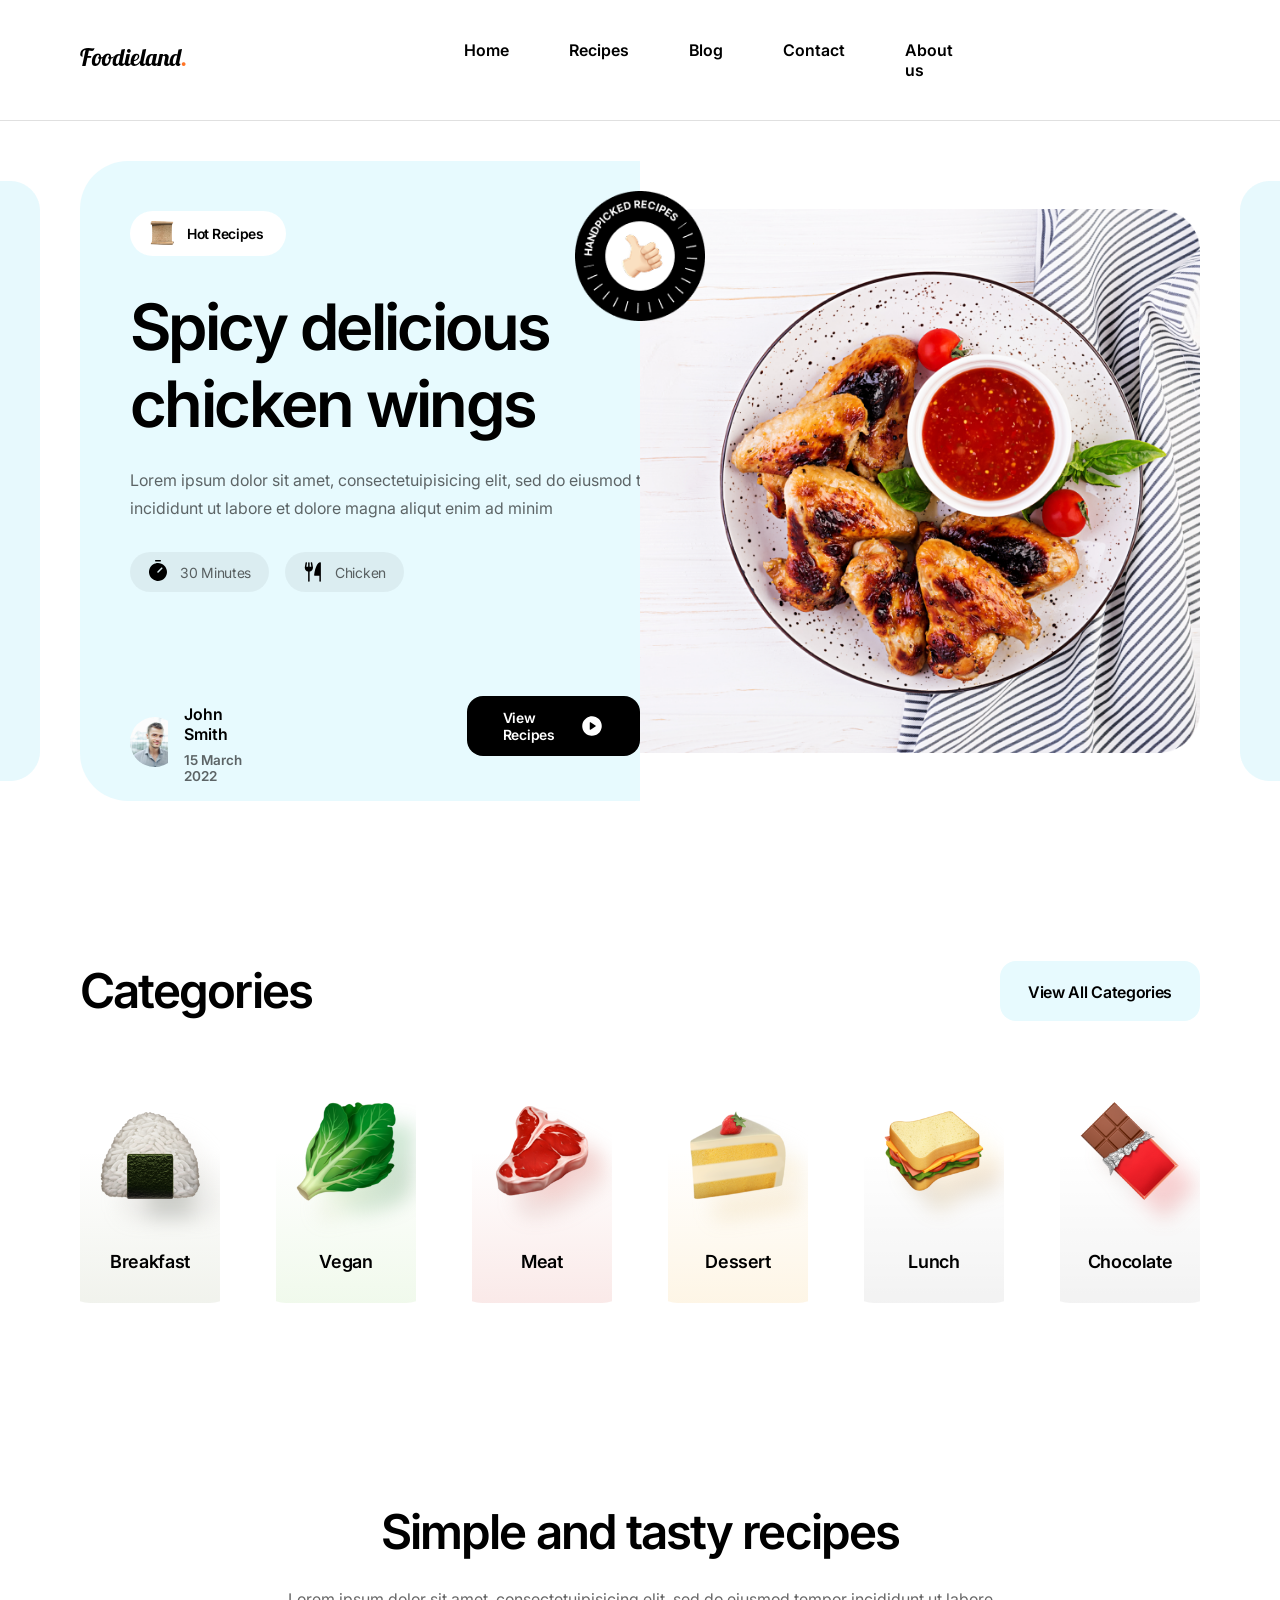
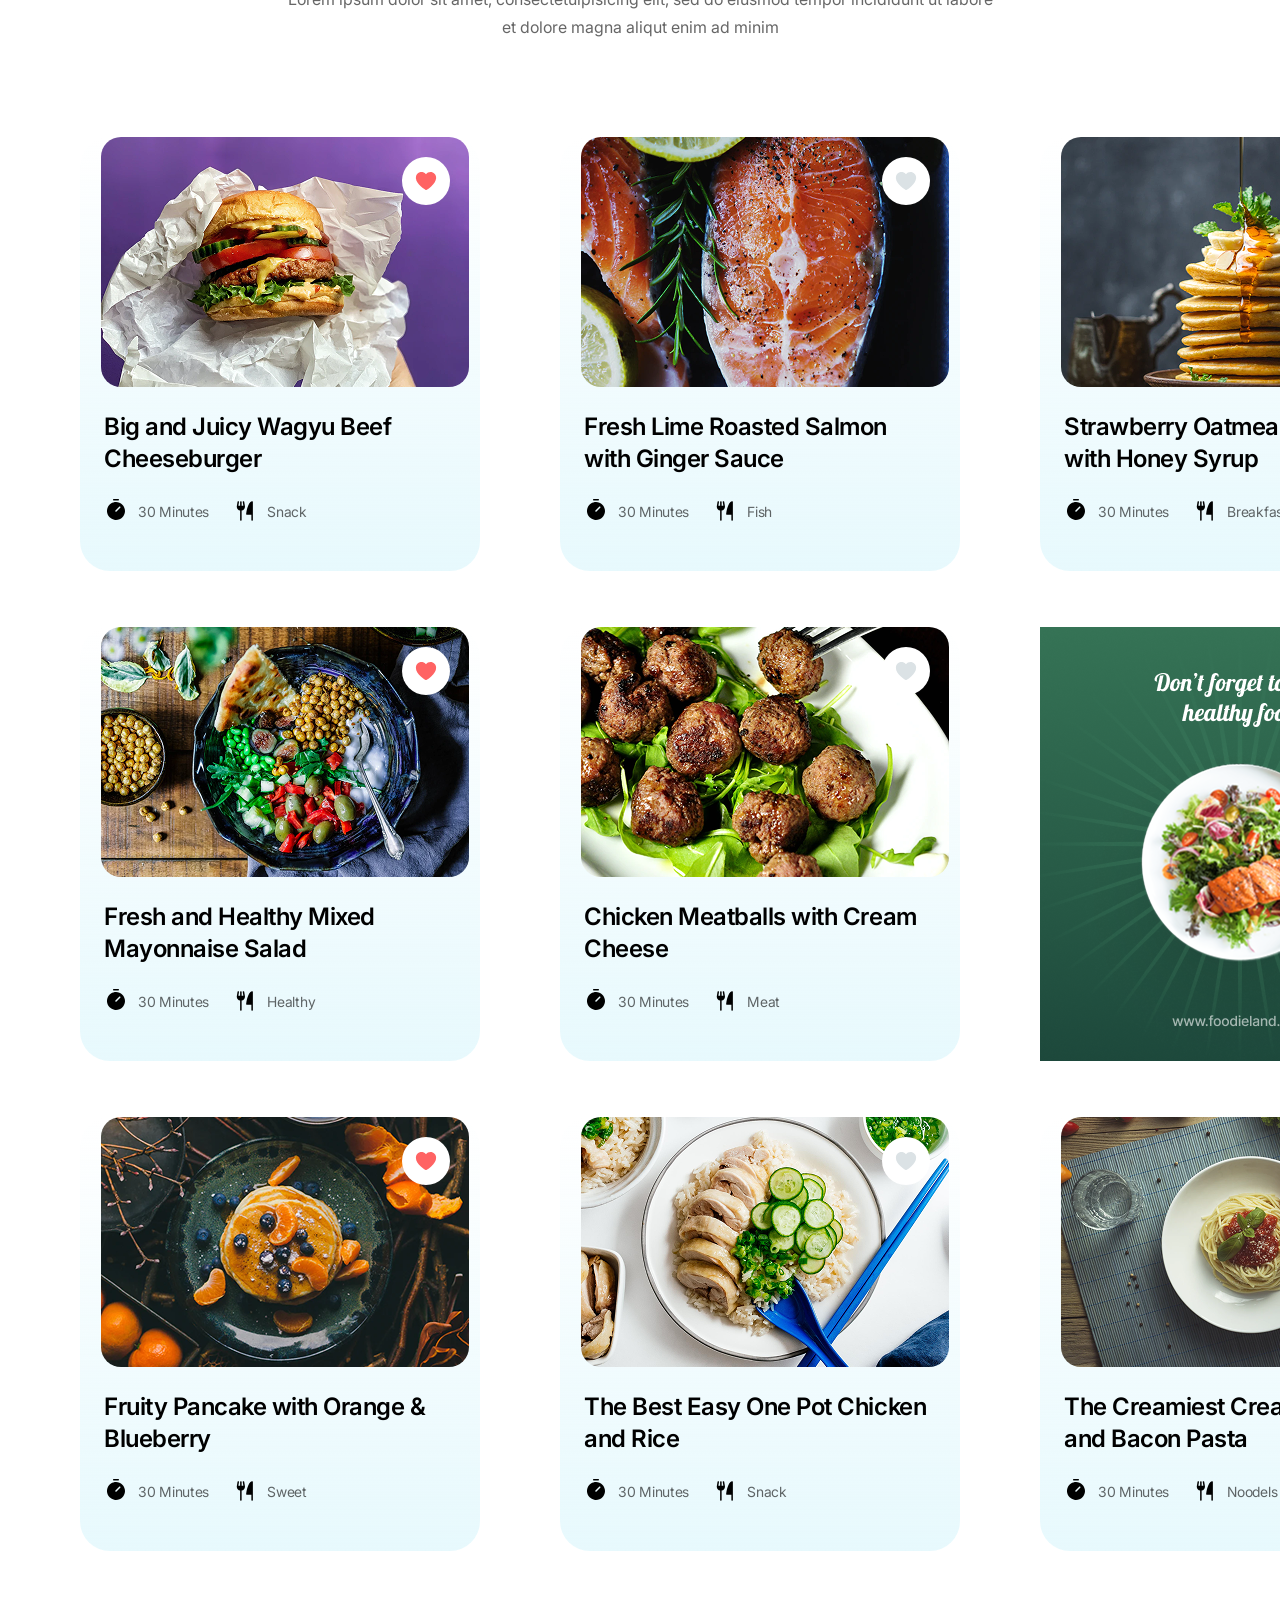
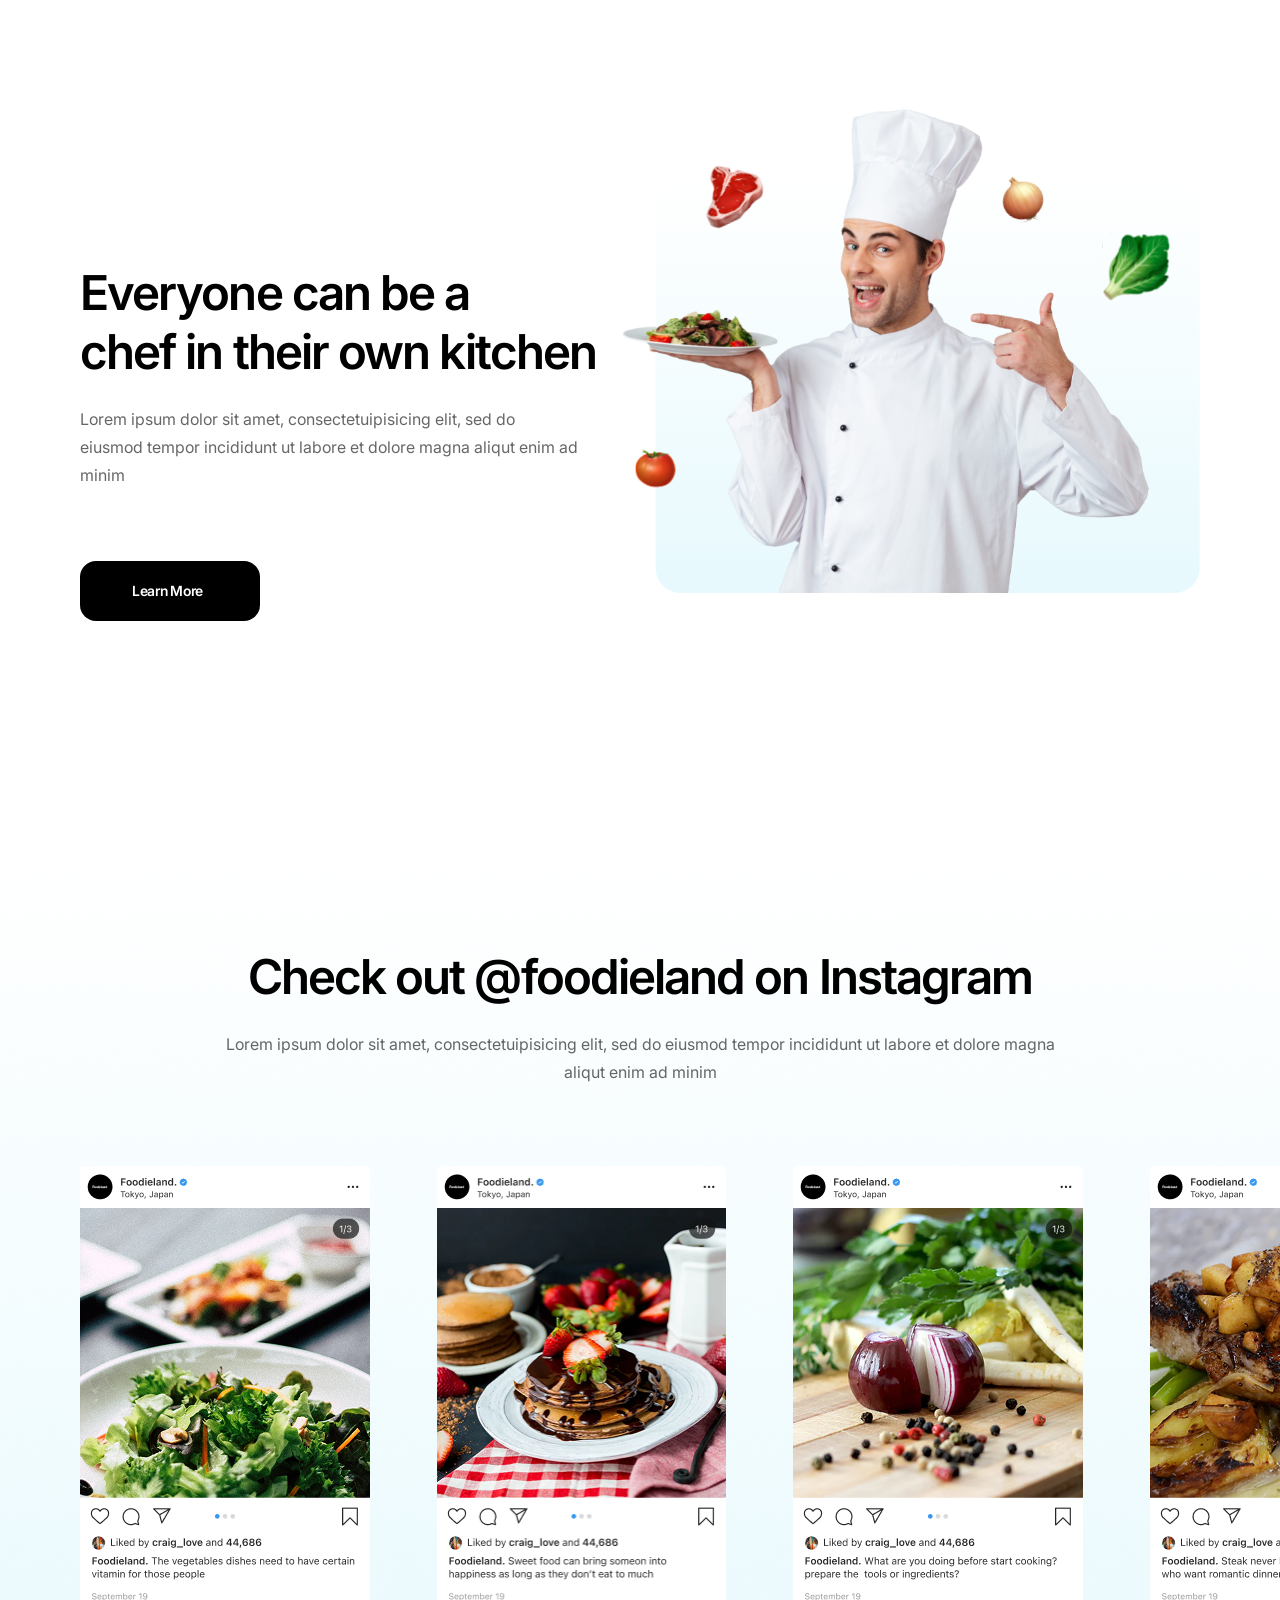
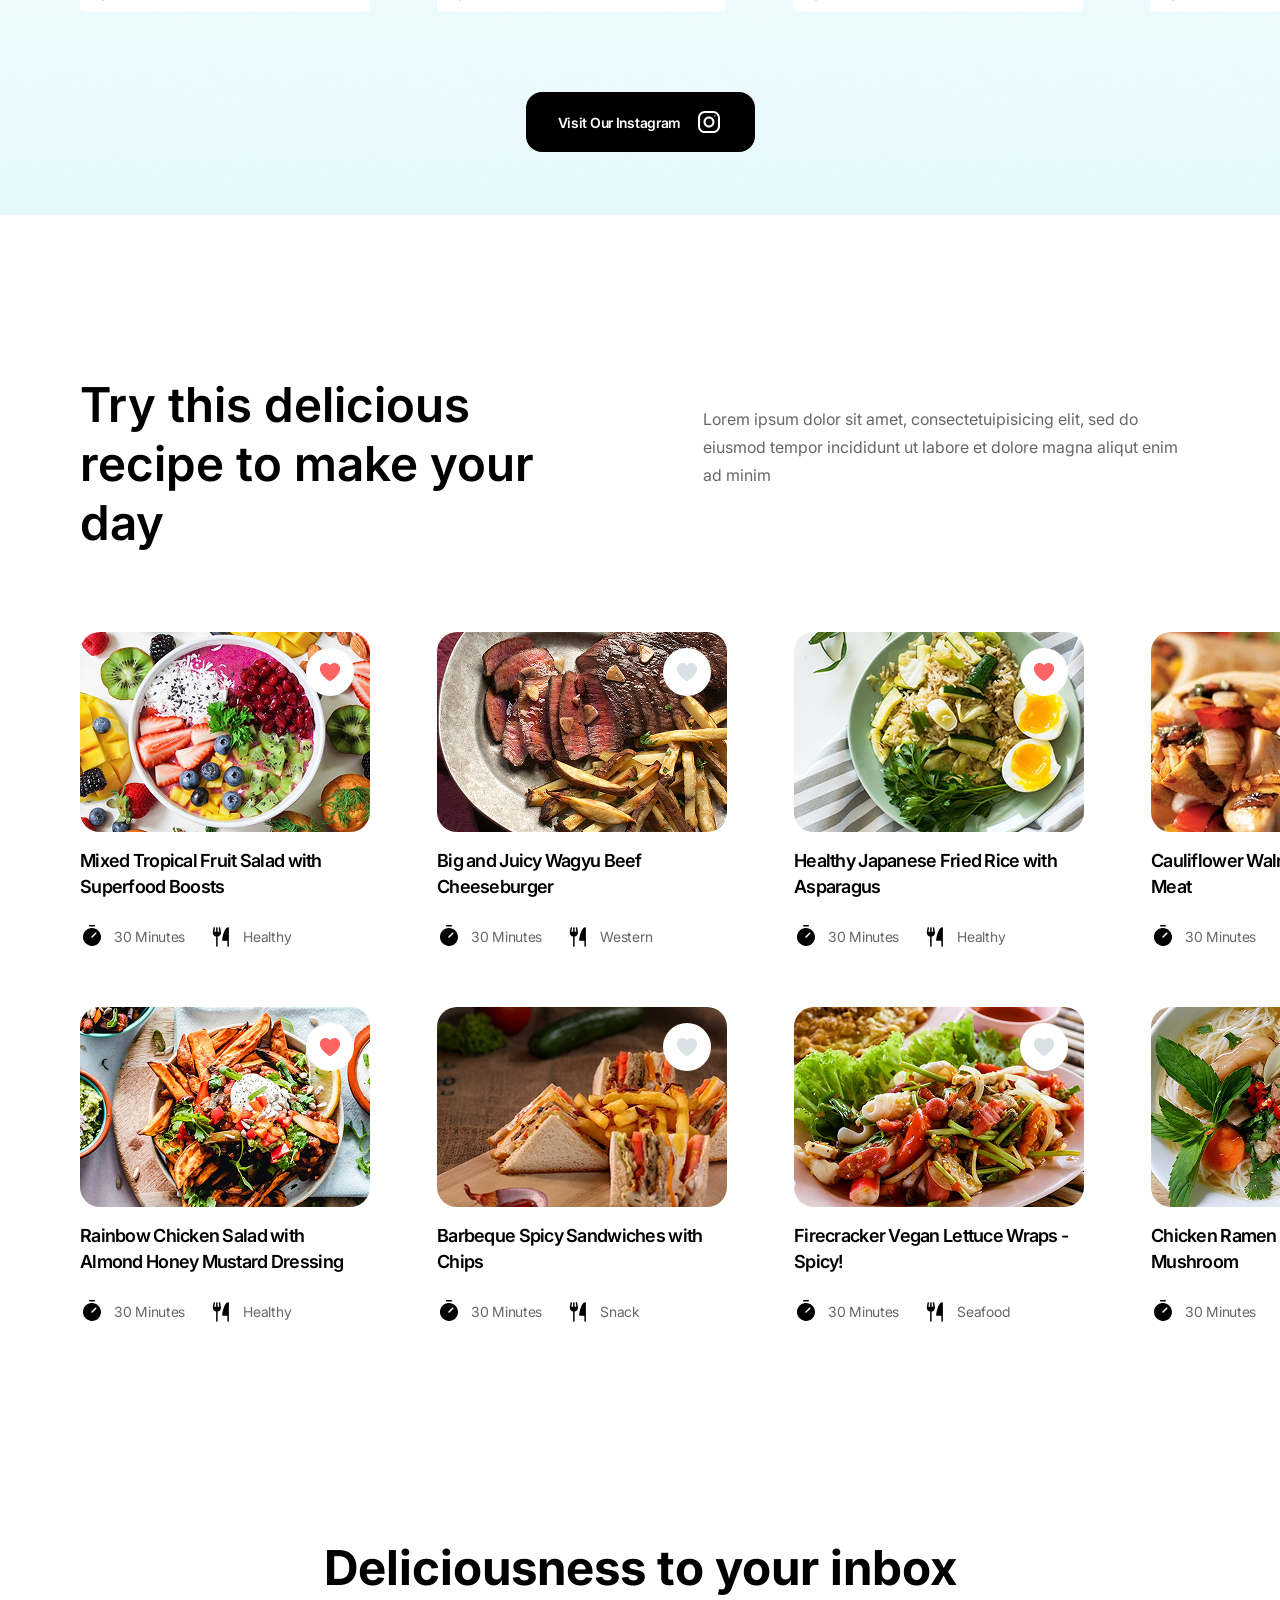
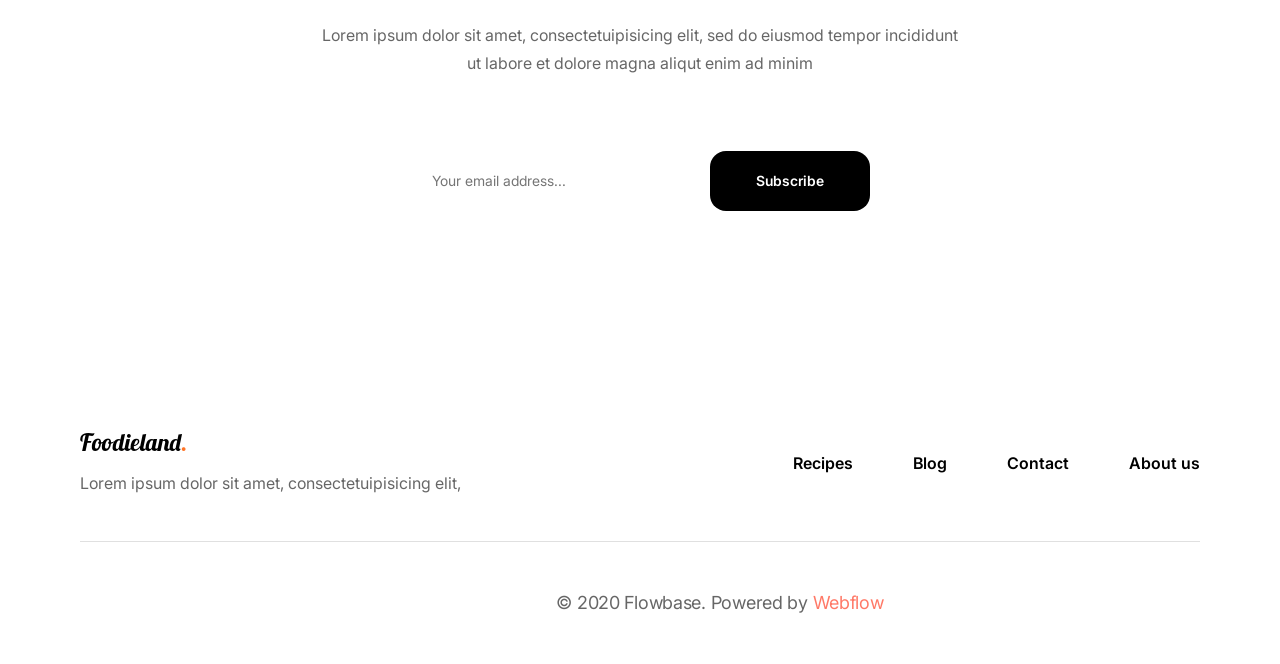
==== commit 0cca5bc8: "cleaned up, seperated divs and adjusted to match design completely" ====
--- a/index.html
+++ b/index.html
@@ -6,16 +6,16 @@
     <title>Home Page</title>
     <link rel="stylesheet" href="styles/common.css" />
     <link rel="stylesheet" href="styles/home_styles.css" />
-    <link
-      rel="stylesheet"
-    />
+    <link rel="stylesheet" />
   </head>
 
   <body>
     <header>
       <div class="container">
         <div class="logo">
-          <span class="logo-text">Foodieland<span class="logo-accent">.</span></span>
+          <span class="logo-text"
+            >Foodieland<span class="logo-accent">.</span></span
+          >
         </div>
         <nav>
           <a href="index.html">Home</a>
@@ -41,13 +41,12 @@
     <div class="container">
       <main>
         <section class="carousel">
-          <img src="images/lside.png">
+          <img src="images/lside.png" />
           <div class="recipe-card">
             <div class="blue-section">
-
               <div class="topic">
                 <img src="images/scroll.svg" />
-                <h2>Hot Recipes</h2>
+                <h3>Hot Recipes</h2>
               </div>
 
               <div class="deso">
@@ -85,7 +84,6 @@
                   </div>
                 </a>
               </div>
-
             </div>
 
             <div class="food-section">
@@ -102,7 +100,7 @@
               class="badge"
             />
           </div>
-          <img src="images/rside.png">
+          <img src="images/rside.png" />
         </section>
 
         <section class="categories">
@@ -131,7 +129,8 @@
           </div>
 
           <div class="recipes-grid">
-            <a href="recipes.html">
+            <article>
+              <a href="recipes.html">
               <div class="visual">
                 <button class="btn-like">
                   <svg
@@ -166,7 +165,10 @@
                 </div>
               </div>
             </a>
-            <a href="recipes.html">
+            </article>
+            
+            <article>
+<a href="recipes.html">
               <div class="visual">
                 <button class="btn-like">
                   <svg
@@ -199,7 +201,10 @@
                 </div>
               </div>
             </a>
-            <a href="recipes.html">
+            </article>
+            
+            <article>
+              <a href="recipes.html">
               <div class="visual">
                 <button class="btn-like">
                   <svg
@@ -232,7 +237,10 @@
                 </div>
               </div>
             </a>
-            <a href="recipes.html">
+            </article>
+            
+            <article>
+              <a href="recipes.html">
               <div class="visual">
                 <button class="btn-like">
                   <svg
@@ -267,7 +275,10 @@
                 </div>
               </div>
             </a>
-            <a href="recipes.html">
+          </article>
+            
+            <article>
+              <a href="recipes.html">
               <div class="visual">
                 <button class="btn-like">
                   <svg
@@ -300,8 +311,12 @@
                 </div>
               </div>
             </a>
+          </article>
+            
             <a href="recipes.html" class="ad"> </a>
-            <a href="recipes.html">
+            
+            <article>
+              <a href="recipes.html">
               <div class="visual">
                 <button class="btn-like">
                   <svg
@@ -336,7 +351,10 @@
                 </div>
               </div>
             </a>
-            <a href="recipes.html">
+          </article>
+            
+            <article>
+              <a href="recipes.html">
               <div class="visual">
                 <button class="btn-like">
                   <svg
@@ -369,6 +387,9 @@
                 </div>
               </div>
             </a>
+          </article>
+            
+            <article>
             <a href="recipes.html">
               <div class="visual">
                 <button class="btn-like">
@@ -402,12 +423,13 @@
                 </div>
               </div>
             </a>
+          </article>
           </div>
         </section>
 
         <section class="learn-more">
           <div class="motto">
-            <h5>Everyone can be a chef in their own kitchen</h5>
+            <h5>Everyone can be a <br>chef in their own kitchen</h5>
             <p>
               Lorem ipsum dolor sit amet, consectetuipisicing elit, sed do
               eiusmod tempor incididunt ut labore et dolore magna aliqut enim ad
@@ -420,7 +442,7 @@
 
         <section class="insta">
           <div class="desc">
-            <h1>Check out @foodieland on Instagram</h1>
+            <h4>Check out @foodieland on Instagram</h4>
             <p>
               Lorem ipsum dolor sit amet, consectetuipisicing elit, sed do
               eiusmod tempor incididunt ut labore et dolore magna aliqut enim ad
@@ -454,278 +476,296 @@
           </div>
 
           <div class="recipes-grid">
-            <a href="recipes.html">
-              <div class="visual">
-                <button class="btn-like">
-                  <svg
-                    width="48"
-                    height="48"
-                    viewBox="0 0 48 48"
-                    fill="none"
-                    xmlns="http://www.w3.org/2000/svg"
-                  >
-                    <circle cx="24" cy="24" r="24" fill="white" />
-                    <g filter="url(#filter0_d_101_791)">
+            <article>
+              <a href="recipes.html">
+                <div class="visual">
+                  <button class="btn-like">
+                    <svg
+                      width="48"
+                      height="48"
+                      viewBox="0 0 48 48"
+                      fill="none"
+                      xmlns="http://www.w3.org/2000/svg"
+                    >
+                      <circle cx="24" cy="24" r="24" fill="white" />
+                      <g filter="url(#filter0_d_101_791)">
+                        <path
+                          d="M28.5022 15C27.6291 14.9985 26.7677 15.2008 25.9865 15.5907C25.2052 15.9807 24.5258 16.5475 24.0022 17.2462C23.293 16.3027 22.3051 15.606 21.1782 15.2548C20.0513 14.9036 18.8426 14.9157 17.7229 15.2894C16.6033 15.663 15.6295 16.3793 14.9393 17.3368C14.2492 18.2943 13.8776 19.4447 13.8772 20.625C13.8772 27.3621 23.2373 32.6813 23.6357 32.9044C23.7477 32.9671 23.8739 33 24.0022 33C24.1305 33 24.2567 32.9671 24.3687 32.9044C26.0902 31.8961 27.7059 30.7173 29.1914 29.3856C32.4665 26.438 34.1272 23.4905 34.1272 20.625C34.1255 19.1337 33.5323 17.7039 32.4778 16.6494C31.4233 15.5949 29.9935 15.0017 28.5022 15Z"
+                          fill="#FF6363"
+                        />
+                      </g>
+                    </svg>
+                  </button>
+                  <img src="images/d1.png" />
+                </div>
+                <div class="title">
+                  <p>Mixed Tropical Fruit Salad with Superfood Boosts</p>
+                  <div class="info">
+                    <div class="time">
+                      <img src="images/timer.svg" />
+                      <p>30 Minutes</p>
+                    </div>
+                    <div class="type">
+                      <img src="images/forkknife.svg" />
+                      <p>Healthy</p>
+                    </div>
+                  </div>
+                </div>
+              </a>
+            </article>
+            <article>
+              <a href="recipes.html">
+                <div class="visual">
+                  <button class="btn-like">
+                    <svg
+                      width="48"
+                      height="48"
+                      viewBox="0 0 48 48"
+                      fill="none"
+                      xmlns="http://www.w3.org/2000/svg"
+                    >
+                      <circle cx="24" cy="24" r="24" fill="white" />
                       <path
                         d="M28.5022 15C27.6291 14.9985 26.7677 15.2008 25.9865 15.5907C25.2052 15.9807 24.5258 16.5475 24.0022 17.2462C23.293 16.3027 22.3051 15.606 21.1782 15.2548C20.0513 14.9036 18.8426 14.9157 17.7229 15.2894C16.6033 15.663 15.6295 16.3793 14.9393 17.3368C14.2492 18.2943 13.8776 19.4447 13.8772 20.625C13.8772 27.3621 23.2373 32.6813 23.6357 32.9044C23.7477 32.9671 23.8739 33 24.0022 33C24.1305 33 24.2567 32.9671 24.3687 32.9044C26.0902 31.8961 27.7059 30.7173 29.1914 29.3856C32.4665 26.438 34.1272 23.4905 34.1272 20.625C34.1255 19.1337 33.5323 17.7039 32.4778 16.6494C31.4233 15.5949 29.9935 15.0017 28.5022 15Z"
-                        fill="#FF6363"
+                        fill="#DBE2E5"
                       />
-                    </g>
-                  </svg>
-                </button>
-                <img src="images/d1.png" />
-              </div>
-              <div class="title">
-                <p>Mixed Tropical Fruit Salad with Superfood Boosts</p>
-                <div class="info">
-                  <div class="time">
-                    <img src="images/timer.svg" />
-                    <p>30 Minutes</p>
-                  </div>
-                  <div class="type">
-                    <img src="images/forkknife.svg" />
-                    <p>Healthy</p>
-                  </div>
-                </div>
-              </div>
-            </a>
-            <a href="recipes.html">
-              <div class="visual">
-                <button class="btn-like">
-                  <svg
-                    width="48"
-                    height="48"
-                    viewBox="0 0 48 48"
-                    fill="none"
-                    xmlns="http://www.w3.org/2000/svg"
-                  >
-                    <circle cx="24" cy="24" r="24" fill="white" />
-                    <path
-                      d="M28.5022 15C27.6291 14.9985 26.7677 15.2008 25.9865 15.5907C25.2052 15.9807 24.5258 16.5475 24.0022 17.2462C23.293 16.3027 22.3051 15.606 21.1782 15.2548C20.0513 14.9036 18.8426 14.9157 17.7229 15.2894C16.6033 15.663 15.6295 16.3793 14.9393 17.3368C14.2492 18.2943 13.8776 19.4447 13.8772 20.625C13.8772 27.3621 23.2373 32.6813 23.6357 32.9044C23.7477 32.9671 23.8739 33 24.0022 33C24.1305 33 24.2567 32.9671 24.3687 32.9044C26.0902 31.8961 27.7059 30.7173 29.1914 29.3856C32.4665 26.438 34.1272 23.4905 34.1272 20.625C34.1255 19.1337 33.5323 17.7039 32.4778 16.6494C31.4233 15.5949 29.9935 15.0017 28.5022 15Z"
-                      fill="#DBE2E5"
-                    />
-                  </svg>
-                </button>
-                <img src="images/d2.png" />
-              </div>
-              <div class="title">
-                <p>Big and Juicy Wagyu Beef Cheeseburger</p>
-                <div class="info">
-                  <div class="time">
-                    <img src="images/timer.svg" />
-                    <p>30 Minutes</p>
-                  </div>
-                  <div class="type">
-                    <img src="images/forkknife.svg" />
-                    <p>Western</p>
-                  </div>
-                </div>
-              </div>
-            </a>
-            <a href="recipes.html">
-              <div class="visual">
-                <button class="btn-like">
-                  <svg
-                    width="48"
-                    height="48"
-                    viewBox="0 0 48 48"
-                    fill="none"
-                    xmlns="http://www.w3.org/2000/svg"
-                  >
-                    <circle cx="24" cy="24" r="24" fill="white" />
-                    <g filter="url(#filter0_d_101_791)">
+                    </svg>
+                  </button>
+                  <img src="images/d2.png" />
+                </div>
+                <div class="title">
+                  <p>Big and Juicy Wagyu Beef Cheeseburger</p>
+                  <div class="info">
+                    <div class="time">
+                      <img src="images/timer.svg" />
+                      <p>30 Minutes</p>
+                    </div>
+                    <div class="type">
+                      <img src="images/forkknife.svg" />
+                      <p>Western</p>
+                    </div>
+                  </div>
+                </div>
+              </a>
+            </article>
+            <article>
+              <a href="recipes.html">
+                <div class="visual">
+                  <button class="btn-like">
+                    <svg
+                      width="48"
+                      height="48"
+                      viewBox="0 0 48 48"
+                      fill="none"
+                      xmlns="http://www.w3.org/2000/svg"
+                    >
+                      <circle cx="24" cy="24" r="24" fill="white" />
+                      <g filter="url(#filter0_d_101_791)">
+                        <path
+                          d="M28.5022 15C27.6291 14.9985 26.7677 15.2008 25.9865 15.5907C25.2052 15.9807 24.5258 16.5475 24.0022 17.2462C23.293 16.3027 22.3051 15.606 21.1782 15.2548C20.0513 14.9036 18.8426 14.9157 17.7229 15.2894C16.6033 15.663 15.6295 16.3793 14.9393 17.3368C14.2492 18.2943 13.8776 19.4447 13.8772 20.625C13.8772 27.3621 23.2373 32.6813 23.6357 32.9044C23.7477 32.9671 23.8739 33 24.0022 33C24.1305 33 24.2567 32.9671 24.3687 32.9044C26.0902 31.8961 27.7059 30.7173 29.1914 29.3856C32.4665 26.438 34.1272 23.4905 34.1272 20.625C34.1255 19.1337 33.5323 17.7039 32.4778 16.6494C31.4233 15.5949 29.9935 15.0017 28.5022 15Z"
+                          fill="#FF6363"
+                        />
+                      </g>
+                    </svg>
+                  </button>
+                  <img src="images/d3.png" />
+                </div>
+                <div class="title">
+                  <p>Healthy Japanese Fried Rice with Asparagus</p>
+                  <div class="info">
+                    <div class="time">
+                      <img src="images/timer.svg" />
+                      <p>30 Minutes</p>
+                    </div>
+                    <div class="type">
+                      <img src="images/forkknife.svg" />
+                      <p>Healthy</p>
+                    </div>
+                  </div>
+                </div>
+              </a>
+            </article>
+            <article>
+              <a href="recipes.html">
+                <div class="visual">
+                  <button class="btn-like">
+                    <svg
+                      width="48"
+                      height="48"
+                      viewBox="0 0 48 48"
+                      fill="none"
+                      xmlns="http://www.w3.org/2000/svg"
+                    >
+                      <circle cx="24" cy="24" r="24" fill="white" />
                       <path
                         d="M28.5022 15C27.6291 14.9985 26.7677 15.2008 25.9865 15.5907C25.2052 15.9807 24.5258 16.5475 24.0022 17.2462C23.293 16.3027 22.3051 15.606 21.1782 15.2548C20.0513 14.9036 18.8426 14.9157 17.7229 15.2894C16.6033 15.663 15.6295 16.3793 14.9393 17.3368C14.2492 18.2943 13.8776 19.4447 13.8772 20.625C13.8772 27.3621 23.2373 32.6813 23.6357 32.9044C23.7477 32.9671 23.8739 33 24.0022 33C24.1305 33 24.2567 32.9671 24.3687 32.9044C26.0902 31.8961 27.7059 30.7173 29.1914 29.3856C32.4665 26.438 34.1272 23.4905 34.1272 20.625C34.1255 19.1337 33.5323 17.7039 32.4778 16.6494C31.4233 15.5949 29.9935 15.0017 28.5022 15Z"
-                        fill="#FF6363"
+                        fill="#DBE2E5"
                       />
-                    </g>
-                  </svg>
-                </button>
-                <img src="images/d3.png" />
-              </div>
-              <div class="title">
-                <p>Healthy Japanese Fried Rice with Asparagus</p>
-                <div class="info">
-                  <div class="time">
-                    <img src="images/timer.svg" />
-                    <p>30 Minutes</p>
-                  </div>
-                  <div class="type">
-                    <img src="images/forkknife.svg" />
-                    <p>Healthy</p>
-                  </div>
-                </div>
-              </div>
-            </a>
-            <a href="recipes.html">
-              <div class="visual">
-                <button class="btn-like">
-                  <svg
-                    width="48"
-                    height="48"
-                    viewBox="0 0 48 48"
-                    fill="none"
-                    xmlns="http://www.w3.org/2000/svg"
-                  >
-                    <circle cx="24" cy="24" r="24" fill="white" />
-                    <path
-                      d="M28.5022 15C27.6291 14.9985 26.7677 15.2008 25.9865 15.5907C25.2052 15.9807 24.5258 16.5475 24.0022 17.2462C23.293 16.3027 22.3051 15.606 21.1782 15.2548C20.0513 14.9036 18.8426 14.9157 17.7229 15.2894C16.6033 15.663 15.6295 16.3793 14.9393 17.3368C14.2492 18.2943 13.8776 19.4447 13.8772 20.625C13.8772 27.3621 23.2373 32.6813 23.6357 32.9044C23.7477 32.9671 23.8739 33 24.0022 33C24.1305 33 24.2567 32.9671 24.3687 32.9044C26.0902 31.8961 27.7059 30.7173 29.1914 29.3856C32.4665 26.438 34.1272 23.4905 34.1272 20.625C34.1255 19.1337 33.5323 17.7039 32.4778 16.6494C31.4233 15.5949 29.9935 15.0017 28.5022 15Z"
-                      fill="#DBE2E5"
-                    />
-                  </svg>
-                </button>
-                <img src="images/d4.png" />
-              </div>
-              <div class="title">
-                <p>Cauliflower Walnut Vegetarian Taco Meat</p>
-                <div class="info">
-                  <div class="time">
-                    <img src="images/timer.svg" />
-                    <p>30 Minutes</p>
-                  </div>
-                  <div class="type">
-                    <img src="images/forkknife.svg" />
-                    <p>Eastern</p>
-                  </div>
-                </div>
-              </div>
-            </a>
-            <a href="recipes.html">
-              <div class="visual">
-                <button class="btn-like">
-                  <svg
-                    width="48"
-                    height="48"
-                    viewBox="0 0 48 48"
-                    fill="none"
-                    xmlns="http://www.w3.org/2000/svg"
-                  >
-                    <circle cx="24" cy="24" r="24" fill="white" />
-                    <g filter="url(#filter0_d_101_791)">
+                    </svg>
+                  </button>
+                  <img src="images/d4.png" />
+                </div>
+                <div class="title">
+                  <p>Cauliflower Walnut Vegetarian Taco Meat</p>
+                  <div class="info">
+                    <div class="time">
+                      <img src="images/timer.svg" />
+                      <p>30 Minutes</p>
+                    </div>
+                    <div class="type">
+                      <img src="images/forkknife.svg" />
+                      <p>Eastern</p>
+                    </div>
+                  </div>
+                </div>
+              </a>
+            </article>
+            <article>
+              <a href="recipes.html">
+                <div class="visual">
+                  <button class="btn-like">
+                    <svg
+                      width="48"
+                      height="48"
+                      viewBox="0 0 48 48"
+                      fill="none"
+                      xmlns="http://www.w3.org/2000/svg"
+                    >
+                      <circle cx="24" cy="24" r="24" fill="white" />
+                      <g filter="url(#filter0_d_101_791)">
+                        <path
+                          d="M28.5022 15C27.6291 14.9985 26.7677 15.2008 25.9865 15.5907C25.2052 15.9807 24.5258 16.5475 24.0022 17.2462C23.293 16.3027 22.3051 15.606 21.1782 15.2548C20.0513 14.9036 18.8426 14.9157 17.7229 15.2894C16.6033 15.663 15.6295 16.3793 14.9393 17.3368C14.2492 18.2943 13.8776 19.4447 13.8772 20.625C13.8772 27.3621 23.2373 32.6813 23.6357 32.9044C23.7477 32.9671 23.8739 33 24.0022 33C24.1305 33 24.2567 32.9671 24.3687 32.9044C26.0902 31.8961 27.7059 30.7173 29.1914 29.3856C32.4665 26.438 34.1272 23.4905 34.1272 20.625C34.1255 19.1337 33.5323 17.7039 32.4778 16.6494C31.4233 15.5949 29.9935 15.0017 28.5022 15Z"
+                          fill="#FF6363"
+                        />
+                      </g>
+                    </svg>
+                  </button>
+                  <img src="images/d5.png" />
+                </div>
+                <div class="title">
+                  <p>
+                    Rainbow Chicken Salad with Almond Honey Mustard Dressing
+                  </p>
+                  <div class="info">
+                    <div class="time">
+                      <img src="images/timer.svg" />
+                      <p>30 Minutes</p>
+                    </div>
+                    <div class="type">
+                      <img src="images/forkknife.svg" />
+                      <p>Healthy</p>
+                    </div>
+                  </div>
+                </div>
+              </a>
+            </article>
+            <article>
+              <a href="recipes.html">
+                <div class="visual">
+                  <button class="btn-like">
+                    <svg
+                      width="48"
+                      height="48"
+                      viewBox="0 0 48 48"
+                      fill="none"
+                      xmlns="http://www.w3.org/2000/svg"
+                    >
+                      <circle cx="24" cy="24" r="24" fill="white" />
                       <path
                         d="M28.5022 15C27.6291 14.9985 26.7677 15.2008 25.9865 15.5907C25.2052 15.9807 24.5258 16.5475 24.0022 17.2462C23.293 16.3027 22.3051 15.606 21.1782 15.2548C20.0513 14.9036 18.8426 14.9157 17.7229 15.2894C16.6033 15.663 15.6295 16.3793 14.9393 17.3368C14.2492 18.2943 13.8776 19.4447 13.8772 20.625C13.8772 27.3621 23.2373 32.6813 23.6357 32.9044C23.7477 32.9671 23.8739 33 24.0022 33C24.1305 33 24.2567 32.9671 24.3687 32.9044C26.0902 31.8961 27.7059 30.7173 29.1914 29.3856C32.4665 26.438 34.1272 23.4905 34.1272 20.625C34.1255 19.1337 33.5323 17.7039 32.4778 16.6494C31.4233 15.5949 29.9935 15.0017 28.5022 15Z"
-                        fill="#FF6363"
+                        fill="#DBE2E5"
                       />
-                    </g>
-                  </svg>
-                </button>
-                <img src="images/d5.png" />
-              </div>
-              <div class="title">
-                <p>Rainbow Chicken Salad with Almond Honey Mustard Dressing</p>
-                <div class="info">
-                  <div class="time">
-                    <img src="images/timer.svg" />
-                    <p>30 Minutes</p>
-                  </div>
-                  <div class="type">
-                    <img src="images/forkknife.svg" />
-                    <p>Healthy</p>
-                  </div>
-                </div>
-              </div>
-            </a>
-            <a href="recipes.html">
-              <div class="visual">
-                <button class="btn-like">
-                  <svg
-                    width="48"
-                    height="48"
-                    viewBox="0 0 48 48"
-                    fill="none"
-                    xmlns="http://www.w3.org/2000/svg"
-                  >
-                    <circle cx="24" cy="24" r="24" fill="white" />
-                    <path
-                      d="M28.5022 15C27.6291 14.9985 26.7677 15.2008 25.9865 15.5907C25.2052 15.9807 24.5258 16.5475 24.0022 17.2462C23.293 16.3027 22.3051 15.606 21.1782 15.2548C20.0513 14.9036 18.8426 14.9157 17.7229 15.2894C16.6033 15.663 15.6295 16.3793 14.9393 17.3368C14.2492 18.2943 13.8776 19.4447 13.8772 20.625C13.8772 27.3621 23.2373 32.6813 23.6357 32.9044C23.7477 32.9671 23.8739 33 24.0022 33C24.1305 33 24.2567 32.9671 24.3687 32.9044C26.0902 31.8961 27.7059 30.7173 29.1914 29.3856C32.4665 26.438 34.1272 23.4905 34.1272 20.625C34.1255 19.1337 33.5323 17.7039 32.4778 16.6494C31.4233 15.5949 29.9935 15.0017 28.5022 15Z"
-                      fill="#DBE2E5"
-                    />
-                  </svg>
-                </button>
-                <img src="images/d6.png" />
-              </div>
-              <div class="title">
-                <p>Barbeque Spicy Sandwiches with Chips</p>
-                <div class="info">
-                  <div class="time">
-                    <img src="images/timer.svg" />
-                    <p>30 Minutes</p>
-                  </div>
-                  <div class="type">
-                    <img src="images/forkknife.svg" />
-                    <p>Snack</p>
-                  </div>
-                </div>
-              </div>
-            </a>
-            <a href="recipes.html">
-              <div class="visual">
-                <button class="btn-like">
-                  <svg
-                    width="48"
-                    height="48"
-                    viewBox="0 0 48 48"
-                    fill="none"
-                    xmlns="http://www.w3.org/2000/svg"
-                  >
-                    <circle cx="24" cy="24" r="24" fill="white" />
-                    <path
-                      d="M28.5022 15C27.6291 14.9985 26.7677 15.2008 25.9865 15.5907C25.2052 15.9807 24.5258 16.5475 24.0022 17.2462C23.293 16.3027 22.3051 15.606 21.1782 15.2548C20.0513 14.9036 18.8426 14.9157 17.7229 15.2894C16.6033 15.663 15.6295 16.3793 14.9393 17.3368C14.2492 18.2943 13.8776 19.4447 13.8772 20.625C13.8772 27.3621 23.2373 32.6813 23.6357 32.9044C23.7477 32.9671 23.8739 33 24.0022 33C24.1305 33 24.2567 32.9671 24.3687 32.9044C26.0902 31.8961 27.7059 30.7173 29.1914 29.3856C32.4665 26.438 34.1272 23.4905 34.1272 20.625C34.1255 19.1337 33.5323 17.7039 32.4778 16.6494C31.4233 15.5949 29.9935 15.0017 28.5022 15Z"
-                      fill="#DBE2E5"
-                    />
-                  </svg>
-                </button>
-                <img src="images/d7.png" />
-              </div>
-              <div class="title">
-                <p>Firecracker Vegan Lettuce Wraps - Spicy!</p>
-                <div class="info">
-                  <div class="time">
-                    <img src="images/timer.svg" />
-                    <p>30 Minutes</p>
-                  </div>
-                  <div class="type">
-                    <img src="images/forkknife.svg" />
-                    <p>Seafood</p>
-                  </div>
-                </div>
-              </div>
-            </a>
-            <a href="recipes.html">
-              <div class="visual">
-                <button class="btn-like">
-                  <svg
-                    width="48"
-                    height="48"
-                    viewBox="0 0 48 48"
-                    fill="none"
-                    xmlns="http://www.w3.org/2000/svg"
-                  >
-                    <circle cx="24" cy="24" r="24" fill="white" />
-                    <g filter="url(#filter0_d_101_791)">
+                    </svg>
+                  </button>
+                  <img src="images/d6.png" />
+                </div>
+                <div class="title">
+                  <p>Barbeque Spicy Sandwiches with Chips</p>
+                  <div class="info">
+                    <div class="time">
+                      <img src="images/timer.svg" />
+                      <p>30 Minutes</p>
+                    </div>
+                    <div class="type">
+                      <img src="images/forkknife.svg" />
+                      <p>Snack</p>
+                    </div>
+                  </div>
+                </div>
+              </a>
+            </article>
+            <article>
+              <a href="recipes.html">
+                <div class="visual">
+                  <button class="btn-like">
+                    <svg
+                      width="48"
+                      height="48"
+                      viewBox="0 0 48 48"
+                      fill="none"
+                      xmlns="http://www.w3.org/2000/svg"
+                    >
+                      <circle cx="24" cy="24" r="24" fill="white" />
                       <path
                         d="M28.5022 15C27.6291 14.9985 26.7677 15.2008 25.9865 15.5907C25.2052 15.9807 24.5258 16.5475 24.0022 17.2462C23.293 16.3027 22.3051 15.606 21.1782 15.2548C20.0513 14.9036 18.8426 14.9157 17.7229 15.2894C16.6033 15.663 15.6295 16.3793 14.9393 17.3368C14.2492 18.2943 13.8776 19.4447 13.8772 20.625C13.8772 27.3621 23.2373 32.6813 23.6357 32.9044C23.7477 32.9671 23.8739 33 24.0022 33C24.1305 33 24.2567 32.9671 24.3687 32.9044C26.0902 31.8961 27.7059 30.7173 29.1914 29.3856C32.4665 26.438 34.1272 23.4905 34.1272 20.625C34.1255 19.1337 33.5323 17.7039 32.4778 16.6494C31.4233 15.5949 29.9935 15.0017 28.5022 15Z"
-                        fill="#FF6363"
+                        fill="#DBE2E5"
                       />
-                    </g>
-                  </svg>
-                </button>
-                <img src="images/d8.png" />
-              </div>
-              <div class="title">
-                <p>Chicken Ramen Soup with Mushroom</p>
-                <div class="info">
-                  <div class="time">
-                    <img src="images/timer.svg" />
-                    <p>30 Minutes</p>
-                  </div>
-                  <div class="type">
-                    <img src="images/forkknife.svg" />
-                    <p>Japanese</p>
-                  </div>
-                </div>
-              </div>
-            </a>
+                    </svg>
+                  </button>
+                  <img src="images/d7.png" />
+                </div>
+                <div class="title">
+                  <p>Firecracker Vegan Lettuce Wraps - Spicy!</p>
+                  <div class="info">
+                    <div class="time">
+                      <img src="images/timer.svg" />
+                      <p>30 Minutes</p>
+                    </div>
+                    <div class="type">
+                      <img src="images/forkknife.svg" />
+                      <p>Seafood</p>
+                    </div>
+                  </div>
+                </div>
+              </a>
+            </article>
+            <article>
+              <a href="recipes.html">
+                <div class="visual">
+                  <button class="btn-like">
+                    <svg
+                      width="48"
+                      height="48"
+                      viewBox="0 0 48 48"
+                      fill="none"
+                      xmlns="http://www.w3.org/2000/svg"
+                    >
+                      <circle cx="24" cy="24" r="24" fill="white" />
+                      <g filter="url(#filter0_d_101_791)">
+                        <path
+                          d="M28.5022 15C27.6291 14.9985 26.7677 15.2008 25.9865 15.5907C25.2052 15.9807 24.5258 16.5475 24.0022 17.2462C23.293 16.3027 22.3051 15.606 21.1782 15.2548C20.0513 14.9036 18.8426 14.9157 17.7229 15.2894C16.6033 15.663 15.6295 16.3793 14.9393 17.3368C14.2492 18.2943 13.8776 19.4447 13.8772 20.625C13.8772 27.3621 23.2373 32.6813 23.6357 32.9044C23.7477 32.9671 23.8739 33 24.0022 33C24.1305 33 24.2567 32.9671 24.3687 32.9044C26.0902 31.8961 27.7059 30.7173 29.1914 29.3856C32.4665 26.438 34.1272 23.4905 34.1272 20.625C34.1255 19.1337 33.5323 17.7039 32.4778 16.6494C31.4233 15.5949 29.9935 15.0017 28.5022 15Z"
+                          fill="#FF6363"
+                        />
+                      </g>
+                    </svg>
+                  </button>
+                  <img src="images/d8.png" />
+                </div>
+                <div class="title">
+                  <p>Chicken Ramen Soup with Mushroom</p>
+                  <div class="info">
+                    <div class="time">
+                      <img src="images/timer.svg" />
+                      <p>30 Minutes</p>
+                    </div>
+                    <div class="type">
+                      <img src="images/forkknife.svg" />
+                      <p>Japanese</p>
+                    </div>
+                  </div>
+                </div>
+              </a>
+            </article>
           </div>
         </section>
 
--- a/styles/common.css
+++ b/styles/common.css
@@ -35,13 +35,15 @@
   cursor: pointer;
 }
 
-ul, li {
+ul,
+li {
   margin: 0;
   padding: 0;
-  list-style: none;  
-}
-
-ul ul, li ul {
+  list-style: none;
+}
+
+ul ul,
+li ul {
   list-style: none;
 }
 
@@ -54,22 +56,13 @@
 }
 
 main {
-  padding: 1rem 0;
-  display: flex;
-  flex-direction: column;
-  font-family: 'Inter',sans-serif;
-  gap: 5rem;
-}
-
-.container {
-  margin: 0 auto;
-  padding: 0 5rem;
-}
-
+  display: flex;
+  flex-direction: column;
+  font-family: "Inter", sans-serif;
+}
 
 body > .container {
-  padding-top: 2rem;
-  padding-bottom: 2rem;
+  margin: 0px 80px;
 }
 
 /* header styles */
@@ -77,14 +70,12 @@
 header .container {
   display: flex;
   align-items: center;
-  justify-content: space-between;
-  padding-top: 2rem;
-  padding-bottom: 2rem;
+  margin: 40px 80px;
 }
 
 .logo-text {
   font-family: "Lobster", cursive;
-  font-size: 1.5rem;
+  font-size: 24px;
   font-weight: normal;
   color: black;
 }
@@ -93,86 +84,102 @@
   color: #ff7426;
 }
 
-nav {
-  display: flex;
-  gap: 3rem;
+header nav {
+  display: flex;
+  margin-left: 277px;
+  gap: 60px;
+  margin-right: 333px;
 }
 
 nav a {
   color: black;
-  font-size: 1rem;
+  font-size: 16px;
   font-weight: 600;
   font-family: "Inter", sans-serif;
 }
 
-.social-links {
-  display: flex;
-  gap: 2rem;
+header .social-links {
+  display: flex;
+  gap: 40px;
+  align-items: center;
 }
 
 .social-links img {
   width: 23px;
   height: 23px;
-  display: block;
+}
+
+.social-links a:first-child img {
+  width: 9.92px;
+  height: 19.84px;
+}
+
+.social-links a:nth-child(2) img {
+  width: 22px;
+  height: 17.88px;
+}
+
+.social-links a:last-child img {
+  width: 22px;
+  height: 22px;
 }
 
 /* sidebar styles */
 
 .content {
-    display: flex;
-    gap: 4rem;
-}
-
-aside  {
-    display: flex;
-    flex-direction: column;
-    gap: 2rem;
-}
-
-aside a{
-  font-weight: 600;
-    color: black
+  display: flex;
+  gap: 4rem;
+}
+
+aside {
+  display: flex;
+  flex-direction: column;
+  gap: 2rem;
+}
+
+aside a {
+  font-weight: 600;
+  color: black;
 }
 
 .suggestions {
-    display: flex;
-    flex-direction: column;
-    gap: 1.5rem;
+  display: flex;
+  flex-direction: column;
+  gap: 1.5rem;
 }
 
 aside h2 {
-    font-size: 2rem;
-    font-weight: 600;
+  font-size: 2rem;
+  font-weight: 600;
 }
 
 .suggestions article {
-    display: flex;
-    gap: 1.3rem;
+  display: flex;
+  gap: 1.3rem;
 }
 
 .desc {
-    padding-top: 1rem;
-    display: flex;
-    flex-direction: column;
-    gap: 1.8rem;
+  padding-top: 1rem;
+  display: flex;
+  flex-direction: column;
+  gap: 1.8rem;
 }
 
 .desc h3 {
-    width: 12rem;
+  width: 12rem;
 }
 
 .desc p {
-    color: rgba(0, 0, 0, 0.6);
-    font-size: 0.85rem;
-    font-weight: 600;
-}
-
-.ad {
-    height: 434px;
-    width: 400px;
-    margin-top: 4rem;
-}
-
+  color: rgba(0, 0, 0, 0.6);
+  font-size: 0.85rem;
+  font-weight: 600;
+}
+
+aside .ad {
+  height: 434px;
+  width: 400px;
+  margin-top: 4rem;
+}
 
 /* profile styles */
 
@@ -182,15 +189,12 @@
 
 .profile {
   display: flex;
-  gap: 1rem;
+  gap: 16px;
 }
 
 .profile .publish {
-  margin-top: 0.5rem; 
-  display: flex;
-  flex-direction: column;
-  gap: 0.4rem;
-   
+  display: flex;
+  flex-direction: column;
 }
 
 .publish .date {
@@ -198,202 +202,204 @@
   font-size: 0.85rem;
 }
 
-
 /* advertisment styles */
 
-main section .ad, main aside .ad{
+main section .ad,
+main aside .ad {
   background-image: url(../images/ad.png);
   border-radius: 0;
   background-size: contain;
 }
 
-/* recipe grid styles */
-
-article img {
-    border-radius: 1.35rem;
-    aspect-ratio: 29/20;
-}
-
-.recipes {
-  margin-top: 6rem;
-  display: flex;
-  flex-direction: column;
-  gap: 8rem;  
-}
-
-.recipes-grid {
+
+/* recommendation section styles */
+
+.daily {
+  margin-top: 160px;
+  display: flex;
+  flex-direction: column;
+  gap: 80px;
+}
+
+.daily .desco {
+  display: flex;
+  gap: 153px;
+}
+
+.daily .desco h2 {
+  font-weight: 600;
+  font-size: 48px;
+  width: 544px;
+}
+
+.daily .desco p {
+  margin-top: 30px;
+  font-weight: 400;
+  line-height: 28px;
+  font-size: 16px;
+  color: rgba(0, 0, 0, 0.6);
+  width: 36rem;
+}
+
+.daily .recipes-grid {
+  row-gap: 3.5rem;
   display: grid;
-  grid-template-columns: repeat(3, 1fr); 
-  grid-template-rows: repeat(3, 1fr);     
-  gap: 2rem;           
-  row-gap: 3.5rem;                   
-  margin-left: -1rem;                    
-  margin-right: -1rem;
-}
-
-.recipes .desc {
-  display: flex;
-  flex-direction: column;
-  align-items: center;
-  gap: 1.5rem;  
-
-}
-
-.recipes .desc h1 {
-  text-align: center;
-  font-weight: 600;
-  font-size: 3rem;
-}
-
-.recipes .desc p {
-  font-weight: 400;
-  color: rgba(0, 0, 0, 0.6);
-  width: 42rem;
-  text-align: center;
-}
-
-.recipes-grid a {
-  background-image: url(../images/recipe_card.svg);
-  background-size: cover;        
+  grid-template-columns: repeat(4, 290px);
+  grid-template-rows: repeat(2, 1fr);
+  column-gap: 67px;
+}
+
+.daily .recipes-grid .visual {
+  position: relative;
+  overflow: hidden;
+  width: 290px;
+  height: 200px;
+}
+
+.daily .recipes-grid .visual img {
   background-position: center;
   background-repeat: no-repeat;
-  width: 25.7rem;
-  aspect-ratio: 1 / 1;           
   border-radius: 20px;
-  display: flex;
-  flex-direction: column;
-  gap: 1.8rem;
-}
-
-.recipes-grid .title {
-  font-weight: 600;
-  font-size: 1.5rem;
-  color: black;
-  width: 90%;
-  display: flex;
-  flex-direction: column;
-  gap: 1.5rem;
-}
-
-.recipes .title {
-  margin-left: 2rem;
-}
-
-.visual {
-  position: relative;
-  overflow: hidden; 
-}
-
-.recipes-grid button{
+  display: block;
+  margin: auto auto;
+  height: 200px;
+}
+
+.daily .recipes-grid button {
   background: none;
   border: none;
   position: absolute;
-  top: 17px;
-  right: 40px;
   z-index: 2;
   cursor: pointer;
   justify-self: end;
-}
-
-.recipes-grid img {       
+  right: 16px;
+  top: 16px;
+}
+
+.daily .recipes-grid article {
+  width: 290px;
+}
+
+.daily .recipes-grid a {
+  background-size: cover;
   background-position: center;
-  background-repeat: no-repeat;  
+  background-repeat: no-repeat;
   border-radius: 20px;
-  display: block;
-  margin: 0rem 1.3rem;
-}
-
-.info,.time,.type {
-  display: flex;
-  font-size: 0.9rem;
+  display: flex;
+  flex-direction: column;
+  background-image: none;
+  width: 290px;
+  height: 319px;
+}
+
+.daily .info {
+  display: flex;
+  margin-top: 24px;
+  display: flex;
+  gap: 24px;
+}
+
+.daily .type,
+.daily .time {
+  display: flex;
+  gap: 10px;
+}
+
+.daily .type p,
+.daily .time p {
+  font-size: 14px;
+  letter-spacing: -0.28px;
+}
+
+.daily .type,
+.daily .time {
+  align-items: center;
+}
+
+.daily .recipes-grid .title {
+  font-weight: 600;
+  color: black;
+  display: flex;
+  flex-direction: column;
+  font-size: 18px;
+  margin-top: 16px;
+  letter-spacing: -0.72px;
+  line-height: 26px;
+  width: 290px;
+}
+
+/* newsletter section styles */
+
+.newsletter {
+  margin-top: 160px;
+  background-image: url("../images/newsletter.svg");
+  background-size: 100% 100%;
+  aspect-ratio: 1280/442;
+  background-repeat: no-repeat;
+  display: flex;
+  flex-direction: column;
+  align-items: center;
+  justify-content: center;
+  text-align: center;
+}
+
+.newsletter .motto h6 {
+  font-weight: 700;
+  font-size: 48px;
+}
+
+.newsletter .motto p {
+  margin-top: 24px;
+  margin-bottom: 64px;
   font-weight: 400;
+  font-size: 16px;
+  width: 40rem;
+  line-height: 28px;
   color: rgba(0, 0, 0, 0.6);
 }
 
-.info {
-  margin-left: -1.5rem;
-}
-
-.info p {
-  align-self: center;
-  margin-left: -0.8rem;
-}
-/* recommendation section styles */
-
-.daily {
-  margin-top: 7rem;
-  display: flex;
-  flex-direction: column;
-  gap: 5rem;
-}
-
-.daily .desco {
-  display: flex;
-  gap: 7rem;
-}
-
-.daily .desco h2 {
-  font-weight: 600;
-  font-size: 2.9rem;
-  width: 35rem;
-}
-
-.daily .desco p {
-  margin-top: 2.4rem;
+.newsletter form button {
+  background-color: black;
+  color: white;
+  border-radius: 16px;
+  font-family: "Inter", sans-serif;
+  font-weight: 600;
+  font-size: 14px;
+  height: 60px;
+  width: 160px;
+  margin-right: 10px;
+}
+
+.newsletter input {
+  border: none;
+  font-family: "Inter", sans-serif;
   font-weight: 400;
-  font-size: 1rem;
-  color: rgba(0, 0, 0, 0.6);
-  width: 36rem;
-}
-
-.daily .recipes-grid {
-  display: grid;
-  grid-template-columns: repeat(4, 1fr); 
-  grid-template-rows: repeat(2, 1fr);
-  margin-left: 0.3rem;
-  column-gap: 0;
-}
-
-.daily .recipes-grid img {
-  height: 100%;
-  margin: 0;
-  padding: 0;
-}
-
-.daily .recipes-grid button {
-  right: 1.3rem;
-  top: 13px;
-}
-
-.daily .recipes-grid .visual {
-  width: 100%;
-  max-height: 13rem;
-  padding: 0 0.5rem;
-}
-
-.daily .recipes-grid a{
-  background-image: none;
-  width: 19.15rem;
-}
-
-.daily .recipes-grid .info {
-  margin-left: -0.1rem;
-  gap: 1rem;
-}
-
-.daily .type p, .daily .time p {
-  margin-left: 0.5rem;
-}
-
-.daily .recipes-grid .title {
-  font-size: 1.1rem;
-  width: 19rem;
-  margin-left: 0.6rem;
-  margin-top: -0.5rem;
-}
-
+  font-size: 14px;
+  margin-left: 32px;
+  text-decoration: none;
+}
+
+.newsletter form {
+  background-color: white;
+  height: 80px;
+  width: 480px;
+  display: flex;
+  align-items: center;
+  border-radius: 1.5rem;
+  justify-content: space-between;
+}
+
+.newsletter input:focus {
+  outline: none;
+  border-color: #ddd;
+}
 
 /* footer styles */
+
+footer {
+  margin-top: 160px;
+  margin-bottom: 48px;
+}
 
 .footer-row {
   display: flex;
@@ -404,108 +410,44 @@
 }
 
 .footer-top {
+  display: flex;
   justify-content: space-between;
 }
 
+.footer-top nav {
+  display: flex;
+  gap: 60px;
+}
+
+.footer-top .lorem {
+  margin-top: 16px;
+  font-size: 16px;
+}
+
 .footer-bottom {
-  display: grid;
-  grid-template-columns: 1fr auto 1fr;
-  align-items: center;
-  padding-top: 3rem;
-  margin-top: 3rem;
+  display: flex;
+  align-items: center;
+  margin-top: 48px;
+  padding-top: 48px;
   border-top: 1px solid #e0e0e0;
+  
 }
 
 .copyright {
-  grid-column: 2;
+  margin-left: 472px;
   text-align: center;
+  font-size: 18px;
+  min-width: 336px;
+  letter-spacing: -0.28px;
 }
 
 .copyright-accent {
   color: #ff7967;
 }
 
-.social-links {
-  grid-column: 3;
-  display: flex;
-  gap: 1.5rem;
-  justify-content: flex-end;
-}
-
-/* newsletter section styles */
-
-.newsletter {
-  margin-top: 4rem;
-  background-image: url('../images/newsletter.svg');
-  background-size: 100% 100%;
-  aspect-ratio: 1280/442;   
-  background-repeat: no-repeat;
-  padding: auto;
-  display: flex;
-  flex-direction: column;
-  align-items: center;      
-  justify-content: center;  
-  text-align: center; 
-  gap: 6rem; 
-  margin-bottom: 6rem;
-}
-
-.motto h6 {
-  font-family: 'Inter',sans-serif;
-  font-weight: 700;
-  font-size: 48px;
-}
-
-.motto h5 {
-  font-family: 'Inter',sans-serif;
-  font-weight: 700;
-  font-size: 48px;
-  width: 34rem;
-}
-
-.motto p {
-  margin-top: 2rem;
-  font-family: 'Inter',sans-serif;
-  font-weight: 400;
-  width: 40rem;
-  color: rgba(0, 0, 0, 0.6);
-}
-
-form button, .learn-more a {
-  background-color: black;
-  color: white;
-  border-radius: 1rem;
-  font-family: 'Inter',sans-serif;
-  font-weight: 400;
-  font-size: 1rem;
-  height: 4rem;
-  width: 10rem;
-  border: none;
-  cursor: pointer;
-  margin-right: 0.7rem;
-}
-
-input {
-  border: none;
-  font-family: 'Inter',sans-serif;
-  font-weight: 400;
-  font-size: 1rem;
-  margin-left: 1rem;
-  text-decoration: none;
-}
-
-form {
-  background-color: white;
-  height: 5.5rem;
-  width: 30rem;
-  display: flex;
-  align-items: center;
-  border-radius: 1.5rem;
-  justify-content:space-between; 
-}
-
-input:focus {
-  outline: none;
-  border-color: #ddd;  
-}
-
+footer .social-links {
+  display: flex;
+  margin-left: 414px;
+  gap: 40px;
+  align-items: center;
+}
--- a/styles/home_styles.css
+++ b/styles/home_styles.css
@@ -1,11 +1,37 @@
 /* carousel section styles */
+@font-face {
+  font-family: "Inter";
+  src: url("../fonts/Inter_18pt-Regular.ttf") format("truetype");
+  font-weight: 400;
+  font-style: normal;
+}
+@font-face {
+  font-family: "Inter";
+  src: url("../fonts/Inter_18pt-Bold.ttf") format("truetype");
+  font-weight: 700;
+  font-style: normal;
+}
+@font-face {
+  font-family: "Inter";
+  src: url("../fonts/Inter_18pt-SemiBold.ttf") format("truetype");
+  font-weight: 600;
+  font-style: normal;
+}
+
 
 .carousel {
-  display: flex;
-  gap: 2.5rem;
+  margin-top: 40px;
+  display: flex;
+  gap: 40px;
   margin-left: -5rem;
   margin-right: -5rem;
 }
+
+.carousel > img {
+  height: 600px;
+  margin: 20px 0px;
+}
+
 .recipe-card {
   position: relative;
   display: flex;
@@ -13,7 +39,7 @@
   overflow: hidden;
   background-color: #fff;
   width: 100%;
-  height: 625px; 
+  height: 640px; 
 }
 
 .blue-section {
@@ -23,6 +49,7 @@
   background-size: cover;
   background-position: center;
   background-repeat: no-repeat;
+  padding-left: 50px;
 }
 
 .food-section {
@@ -49,96 +76,133 @@
 }
 
 .carousel .topic {
-  gap: 0.5rem;
-  margin-top: 2.5rem;
-  margin-left: 3rem;
-  border-radius: 3rem;
-  font-weight: 600;
-  font-size: 0.6rem;
-  align-items: center;
+  gap: 13px;
+  margin-top: 50px;
+  border-radius: 30px;
   display: flex;
   background-color: white;
-  max-width: 10rem;
-  height: 2.5rem;
-  justify-content: center;
-  margin-bottom: 3rem;
-}
-
-.carousel h3 {
-  margin-left: 3rem;
-  font-size: 4rem;
-  width: 30rem;
+  padding: 10px 20px;
+  width: 156px;
+  height: 45px;
+  margin-bottom: 32px;
+}
+
+.carousel .topic img{
+  width: 24px;
+  height: 24px;
+}
+
+.carousel .topic h3{
+  font-size: 14px;
+  letter-spacing: -0.28px;
+  font-weight: 600;
+  align-self: center;
+}
+
+.carousel .deso h3 {
+  font-size: 64px;
+  font-weight: 600;
+  letter-spacing: -2.56px;
+  width: 520px;
 }
 
 .carousel .deso {
   display: flex;
   flex-direction: column;
-  gap: 2rem;
+  gap: 24px;
 }
 
 .carousel .deso p {
   color: rgba(0, 0, 0, 0.6);
-  margin-left: 3rem;
   width: 35rem;
+  font-size: 16px;
+  line-height: 28px;
 }
 
 .carousel .type, .carousel .time {
-background-color: rgba(0, 0, 0, 0.05);
-height: 2.5rem;
-width: 8rem;
-border-radius:3rem;
-font-weight: 400;
-gap: 1.2rem;
-}
-
-.carousel .time{
-  width: 9rem;
+  background-color: rgba(0, 0, 0, 0.05);
+  height: 40px;
+  border-radius: 30px;
+  font-weight: 400;
+  gap: 10px;
+}
+
+.carousel .type{
+  width: 119px;
+}
+
+.carousel .time {
+  width: 139px;
 }
 
 .carousel .info img {
-  height: 1.5rem;
+  width: 24px;
+  height: 24px;
   margin-top: 0.5rem;
   margin-left: 1rem;
 }
 
+.carousel .info p {
+  font-size: 14px;
+  letter-spacing: -0.28px;
+}
+
 .carousel .info {
-  margin-top: 2rem;
-  margin-left: 3rem;
-  gap: 2rem;
+  margin-top: 30px;
+  width: fit-content;
+  gap: 16px;
   text-align: center;
-  margin-bottom: 6rem;
+  margin-bottom: 104px;
 }
 
 .carousel .idk {
-  margin-top: 3.5rem;
-  margin-left: 3rem;
-  display: flex;
-  gap: 12rem;
+  display: flex;
+  gap: 210px;
 }
 
 .carousel .idk a div{
   display: flex;
-  padding-top: 1.1rem;
-  padding-left: 2.1rem;
+  gap: 15px;
+}
+
+.carousel .idk a p{
+  font-size: 14px;
+  letter-spacing: -0.28px;
+  font-weight: 600;
+  align-self: center;
+}
+
+.carousel .idk a{
+  display: flex;
+  padding: 18px 36px;
   color: white;
   background-color: black;
   width: 12rem;
   border-radius: 1rem;
   height: 3.6rem;
-  gap: 0.7rem;
+  width: 200px;
+  height: 60px;
 }
 
 .carousel .idk a img{
-  height: 4rem;
-  padding-bottom: 2.6rem;
-}
-
+  height: 24px;
+  width: 24px;
+}
+
+.profile {
+  height: fit-content;
+  margin: 4.5px 0px;
+}
+
+.profile .author {
+  margin-top: 3px;
+  margin-bottom: 8.5px;
+}
 .profile .avatar {
   background-image: url(../images/avatar.svg);
-  width: 3rem;
-  aspect-ratio: 1/1;
-  background-repeat: no-repeat;
-  background-size: contain;
+  width: 50px;
+  height: 50px;
+  align-self: center;
 }
 
 
@@ -147,57 +211,54 @@
 .cat-list {
   display: flex;
   justify-content: space-between;
-  gap: 1rem;
+  gap: 56px;
  }
 
 .cat-list a {    
   background-repeat: no-repeat;
   background-position: center;
-  flex: 1;                     
-  min-width: 180px;           
-  max-width: 220px;            
-  text-align: center;
-  padding: 10.9rem 1rem 3rem 1rem; 
-  font-size: 1.08rem;
-  font-family: 'Inter', sans-serif;
+  width: 180px;           
+  height: 202px;
+  text-align: center;  
+  padding-top: 150px;
+  padding-bottom: 30px;
+  font-size: 18px;
+  letter-spacing: -0.36px;
   font-weight: 600;
   color: black;
-  text-decoration: none;
-  box-sizing: border-box; 
 }
 
 .categories {
-  margin-top: 5rem;
-  display: flex;
-  flex-direction: column;
-  gap: 3rem;
-  margin-left: -3rem;
-  margin-right: -2.8rem;
-  padding-left: 2rem;
-  padding-right: 2rem;
+  margin-top: 160px;
+  display: flex;
+  flex-direction: column;
+  gap: 80px;
+}
+
+.label {
+  display: flex;
+  justify-content: space-between;
 }
 
 .label p {
-  font-size: 3rem;         
-  font-family: 'Inter',sans-serif;
+  font-size: 48px;         
   font-weight: 600;   
+  letter-spacing: -1.92px;
   color: black;
-  margin-left: 0.8rem;
 }
 
 .label a {
   background-color: #E7FAFE;
   color: black;
-  border-radius: 1rem;
-  font-family: 'Inter',sans-serif;
-  font-weight: 600;
-  font-size: 1rem;
-  height: 3.7rem;
-  width: 11.9rem;
+  border-radius: 16px;
+  font-weight: 600;
+  font-size: 16px;
+  letter-spacing: -0.32px;
+  height: 60px;
+  width: 200px;
   border: none;
   text-align: center;
-  padding: 1.3rem 1rem;
-  margin-right: 1rem;
+  padding: 21px 27px;
 }
 
 
@@ -225,85 +286,252 @@
   background-image: url('../images/chocolate.svg');
 }
 
+
+/* recipes-grid section styles */
+
+.recipes .desc {
+  display: flex;
+  flex-direction: column;
+  align-items: center;
+  gap: 24px;
+}
+
+.recipes .desc h1 {
+  text-align: center;
+  font-weight: 600;
+  font-size: 48px;
+  letter-spacing: -1.92px;
+}
+
+.recipes .desc p {
+  font-weight: 400;
+  color: rgba(0, 0, 0, 0.6);
+  width: 706px;
+  font-size: 16px;
+  line-height: 28px;
+  text-align: center;
+}
+
+.recipes .recipes-grid {
+  display: grid;
+  grid-template-columns: repeat(3, 400px);
+  grid-template-rows: repeat(3, 434px);
+  column-gap: 80px;
+  row-gap: 56px;
+  margin-top: 96px;
+}
+
+.recipes .recipes-grid article a {
+  background-image: url(../images/recipe_card.svg);
+  background-size: cover;
+  background-position: center;
+  background-repeat: no-repeat;
+  width: 400px;
+  height: 434px;
+  border-radius: 20px;
+  display: flex;
+  flex-direction: column;
+}
+
+.recipes-grid button {
+  background: none;
+  border: none;
+  position: absolute;
+  top: 20px;
+  right: 30px;
+  z-index: 2;
+  cursor: pointer;
+  justify-self: end;
+}
+
+.recipes .visual {
+  position: relative;
+  overflow: hidden;
+}
+
+.recipes .recipes-grid .visual img {
+  background-position: center;
+  background-repeat: no-repeat;
+  border-radius: 20px;
+  display: block;
+  width: 368px;
+  height: 250px;
+  margin: 0rem 1.3rem;
+}
+
+.recipes .recipes-grid .title {
+  font-weight: 600;
+  margin: 24px 24px 32px 24px;
+  font-size: 1.5rem;
+  color: black;
+  display: flex;
+  flex-direction: column;
+}
+
+.recipes .title > p {
+  font-weight: 600;
+  font-size: 24px;
+  letter-spacing: -0.48px;
+  line-height: 32px;
+  margin-bottom: 24px;
+}
+
+.time,
+.type {
+  gap: 10px;
+}
+
+.time p,
+.type p {
+  font-size: 14px;
+  letter-spacing: -0.28px;
+}
+
+.info {
+  gap: 24px;
+}
+
+.info,
+.time,
+.type {
+  display: flex;
+  font-size: 0.9rem;
+  font-weight: 400;
+  color: rgba(0, 0, 0, 0.6);
+}
+
+.recipes {
+  margin-top: 183px;
+  display: flex;
+  flex-direction: column;
+}
+
+.info p {
+  align-self: center;
+}
+
 /* learn_more section styles */
 
 .learn-more {
-  margin-top: 4rem;
-  display: flex;
-  align-items: center;
-  gap: 4rem;
-}
+  margin-top: 143px;
+  display: flex;
+  height: 597px;
+  justify-content: space-between;
+}
+
 .chef {
   background-image: url(../images/chef.svg);
   background-size: contain;     
   background-repeat: no-repeat;
-  flex: 1;                      
-  max-width: 710px; 
+  width: 710px; 
   height: 597px;
 }
 
+.learn-more .motto {
+  margin-top: 169px;
+  margin-bottom: 72px;
+  height: 356px;
+  width: 526px;
+}
+
+.learn-more .motto h5 {
+  font-size: 48px;
+  letter-spacing: -1.92px;
+  font-weight: 600;
+  width: 526px;
+}
+
 .learn-more .motto p {
-  width: 30rem;
+  font-weight: 400;
+  font-size: 16px;
+  width: 500px;
+  height: 84px;
+  color: rgba(0, 0, 0, 0.6);
+  line-height: 28px;
+  margin-top: 24px;
+  margin-bottom: 72px;
 }
 
 .learn-more a {
-  display: block;
-  margin-top: 3rem;
-  text-align: center;
-  padding: 1.4rem 2rem;
-  font-size: 1rem;
-}
-
-.label {
-  display: flex;
-  justify-content: space-between;
+  height: 60px;
+  width: 180px;
+  display: flex;
+  background-color: black;
+  color: white;
+  border-radius: 16px;
+  font-weight: 600;
+  letter-spacing: -0.28px;
+  font-size: 14px;
+  font-weight: 600;
+  padding: 21px 52px;
 }
 
 
 /* insta section styles */
 
 .insta {
-  margin-top: 9rem;
+  margin-top: 160px;
   display: flex;
   flex-direction: column;
   margin-left: -5rem;
   margin-right: -5rem;
   background-image: url(../images/instacard.png);
-  height: 55rem;
-}
+  height: 964px;
+}
+
+.insta .desc {
+    margin-top: 80px;
+    display: flex;
+    flex-direction: column;
+    gap: 24px;
+    align-items: center;
+}
+
+.insta .desc h4{
+  font-size: 48px;
+  letter-spacing: -1.92px;
+  font-weight: 600;
+}
+
+.insta .desc p {
+  font-size: 16px;
+  line-height: 28px;
+  font-weight: 400;
+  text-align: center;
+  color: rgba(0, 0, 0, 0.6);
+  width: 836px;
+} 
 
 .social-posts {
   display: flex;
-  gap: 2.5rem;
-  padding: 0 6.5rem;
+  gap: 67px;
+  margin: 80px;
   height: 600px;
+  height: fit-content;
 }
 
 .social-posts img {
-  max-height: 450px;
-  margin: 5rem 0;
-  min-width: 280px;
+  height: 445.5px;
+  width: 290px;
 }
 
 .insta a {
-  margin: 0rem 40rem;
-  margin-bottom: 8rem;
+  font-size: 14px;
+  letter-spacing: -0.28px;
   background-color: black;
   color: white;
-  border-radius: 1rem;
-  min-height: 4rem;
-  width: 15rem;
+  font-weight: 600;
+  border-radius: 16px;
+  width: 229px;
+  height: 60px;
+  margin: 0 auto;
   text-align: center;
-  padding-top: 0.8rem; 
+
 }
 
 .ref {
   display: flex;
-  gap: 1.13rem;
-  margin: 0.6rem 1.8rem;
-}
-
-.ref img {
-  margin-top:-1px ;
-}
-
+  gap: 16.96px;
+  margin: 19.5px 32px;
+  align-items: center;
+}
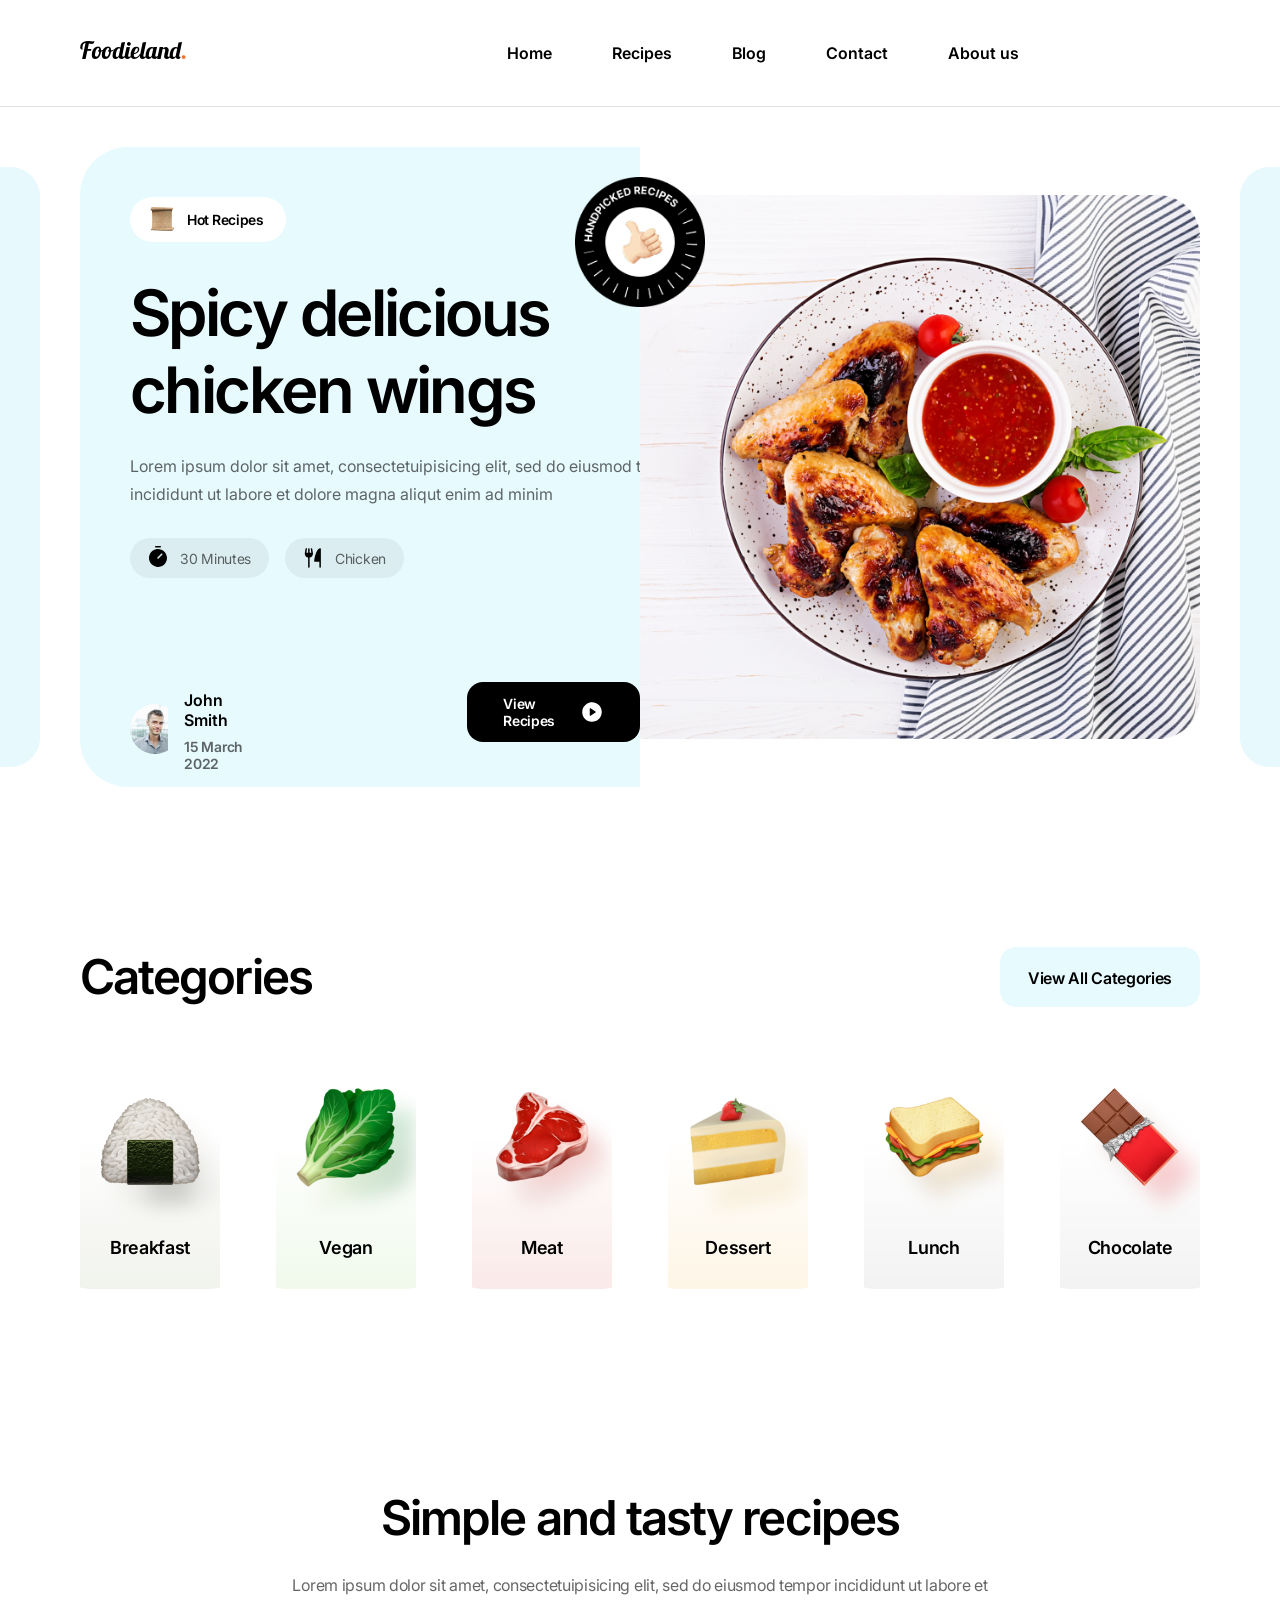
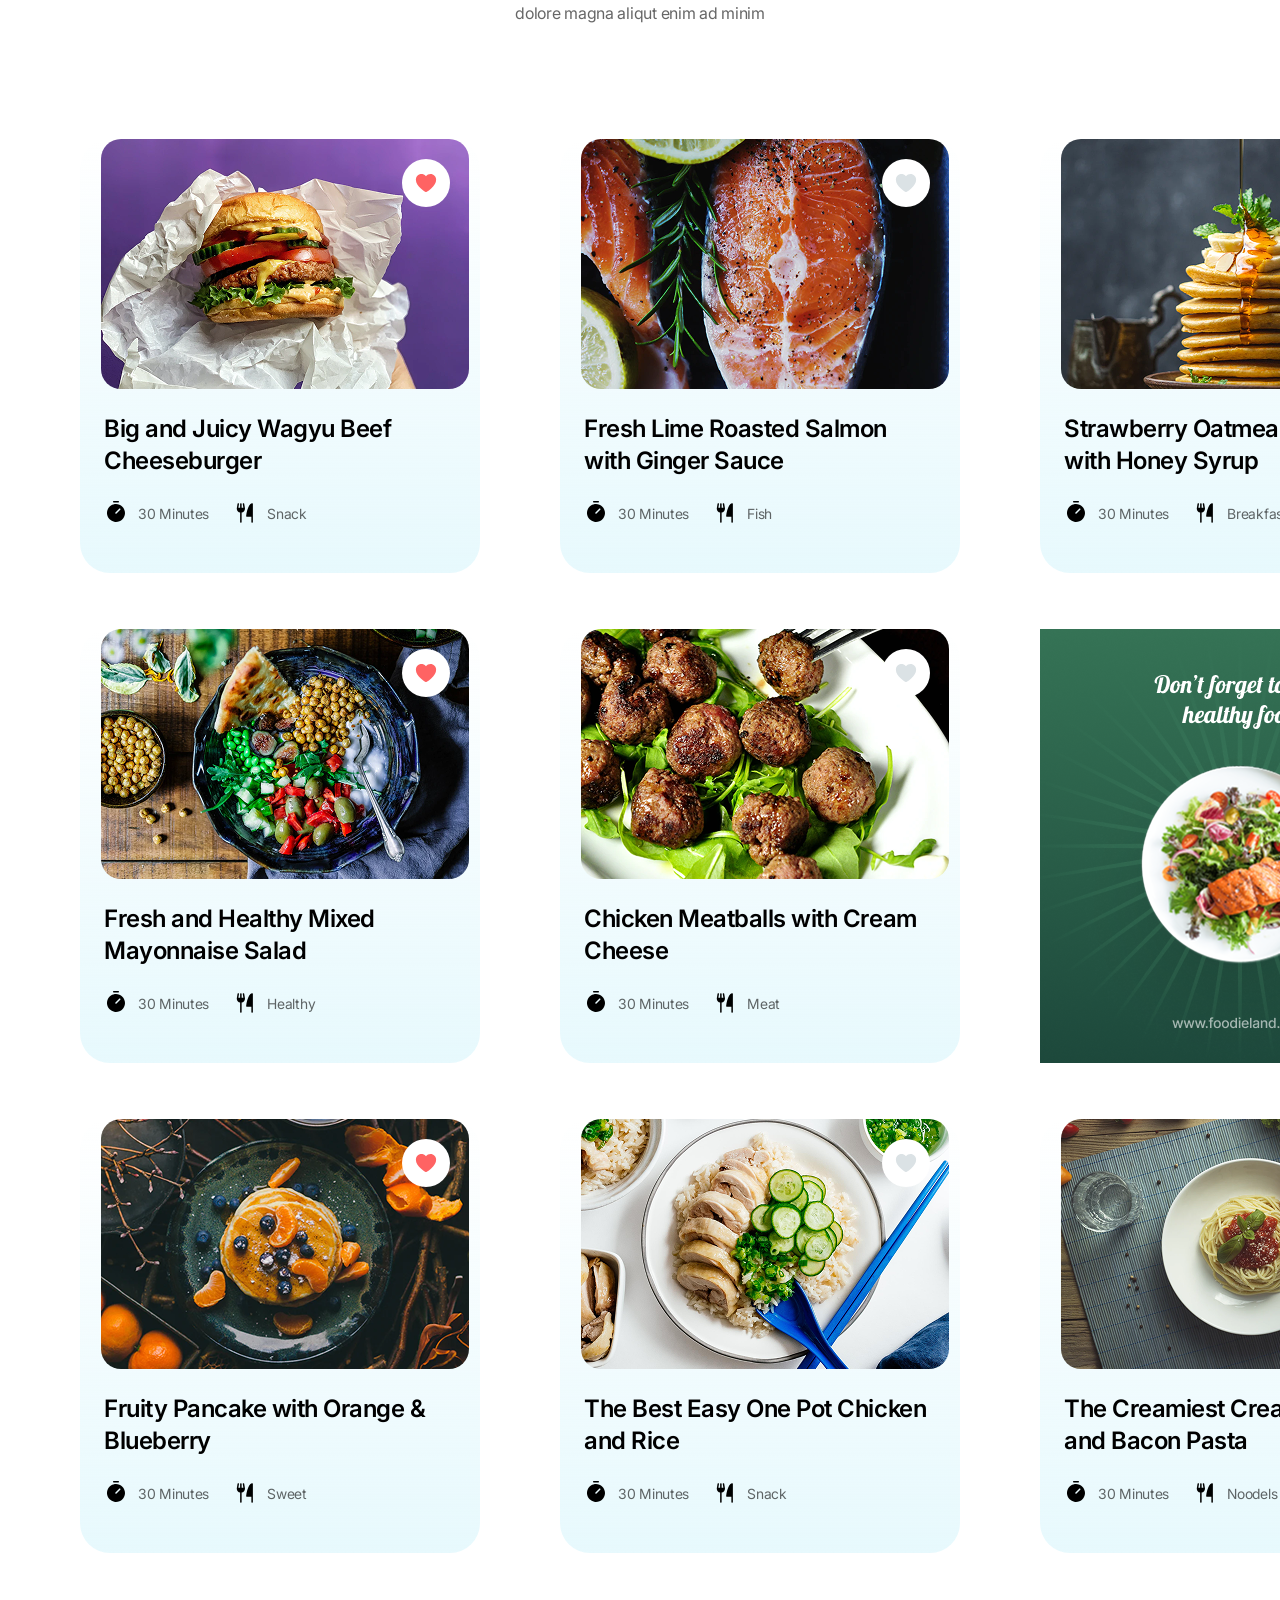
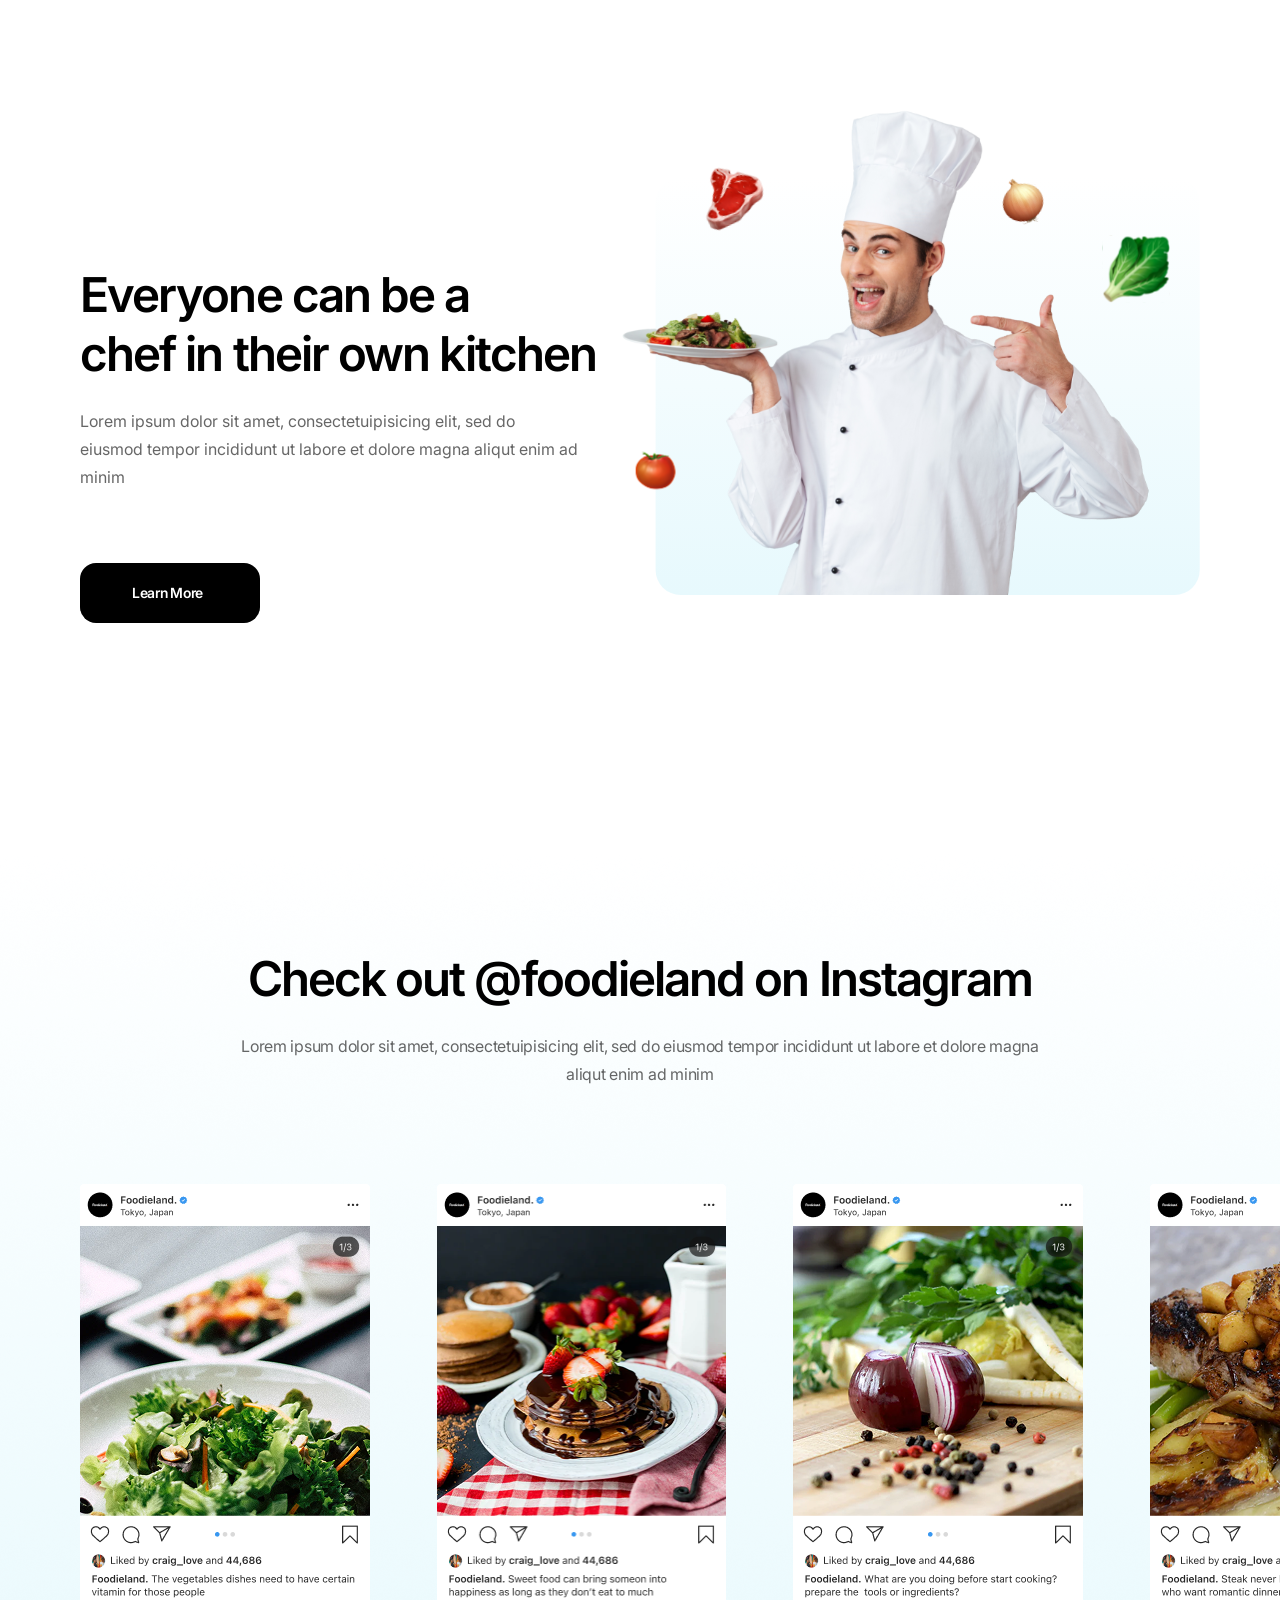
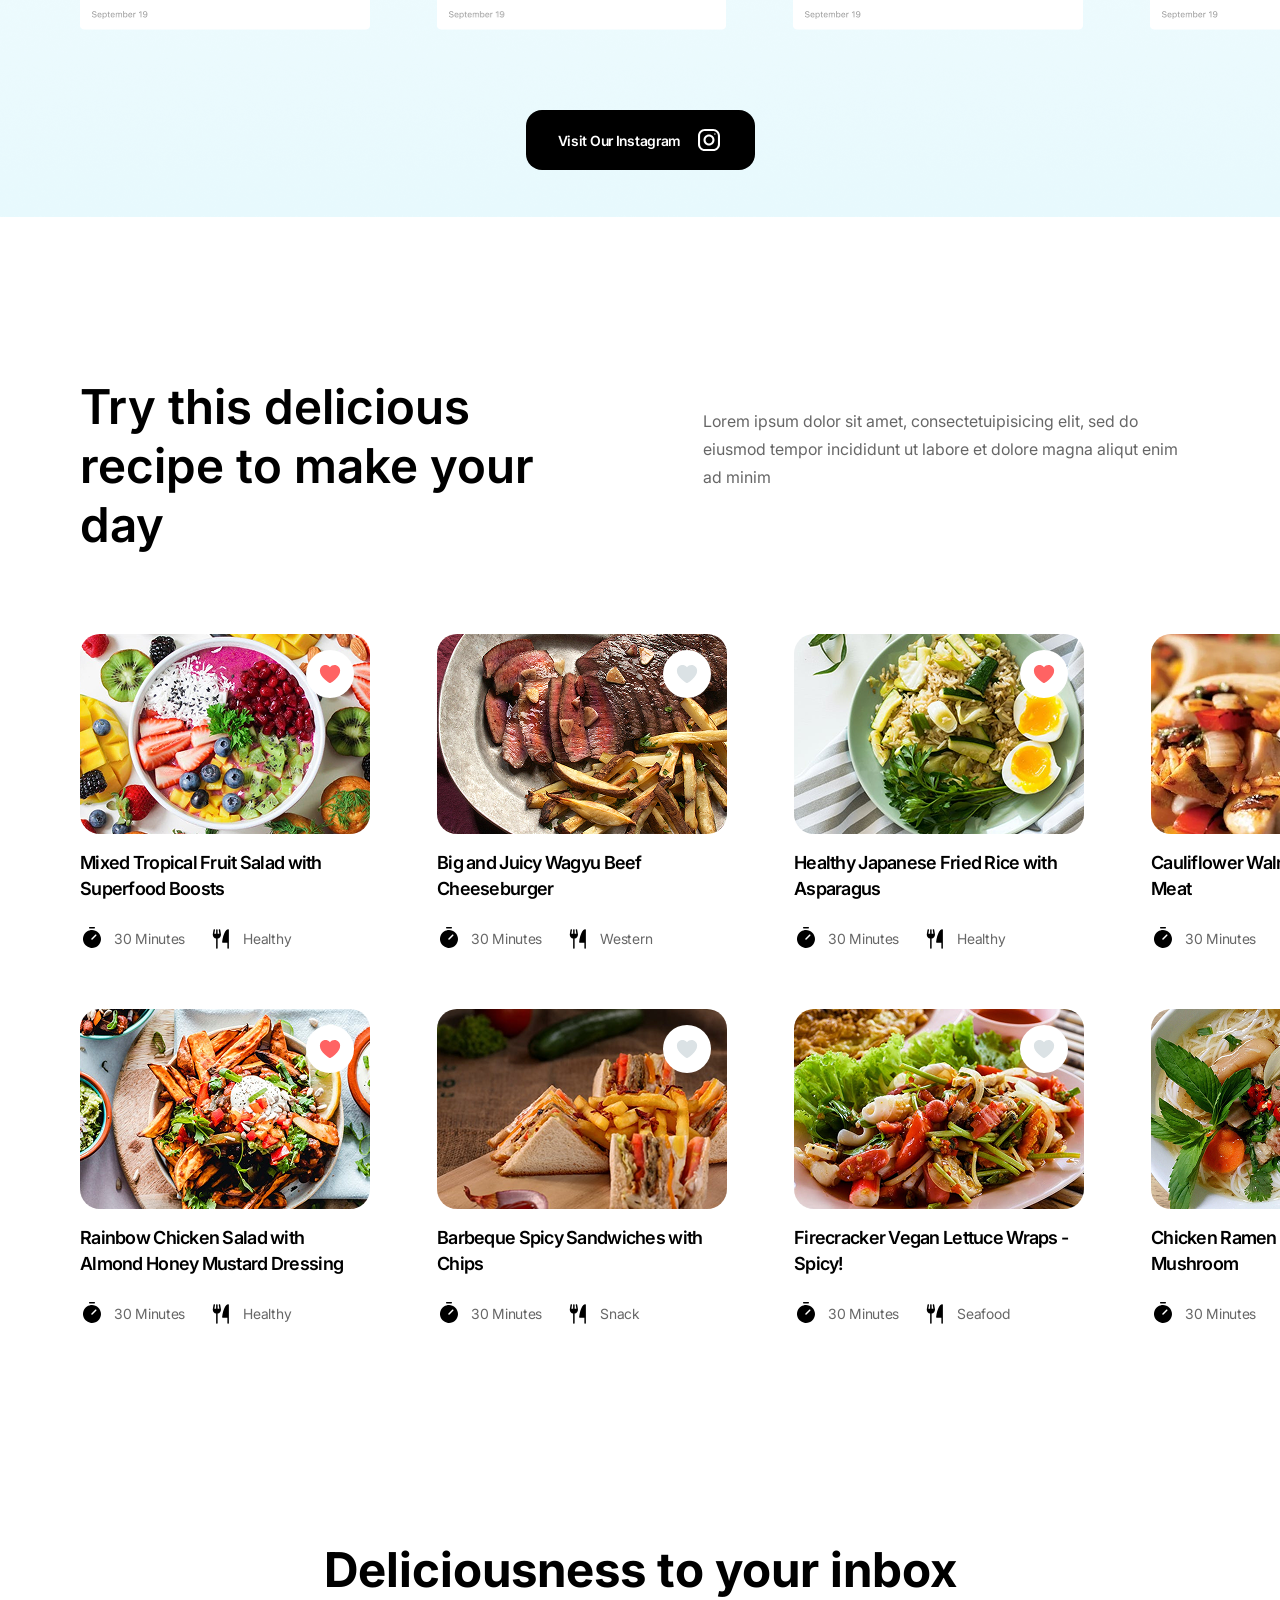
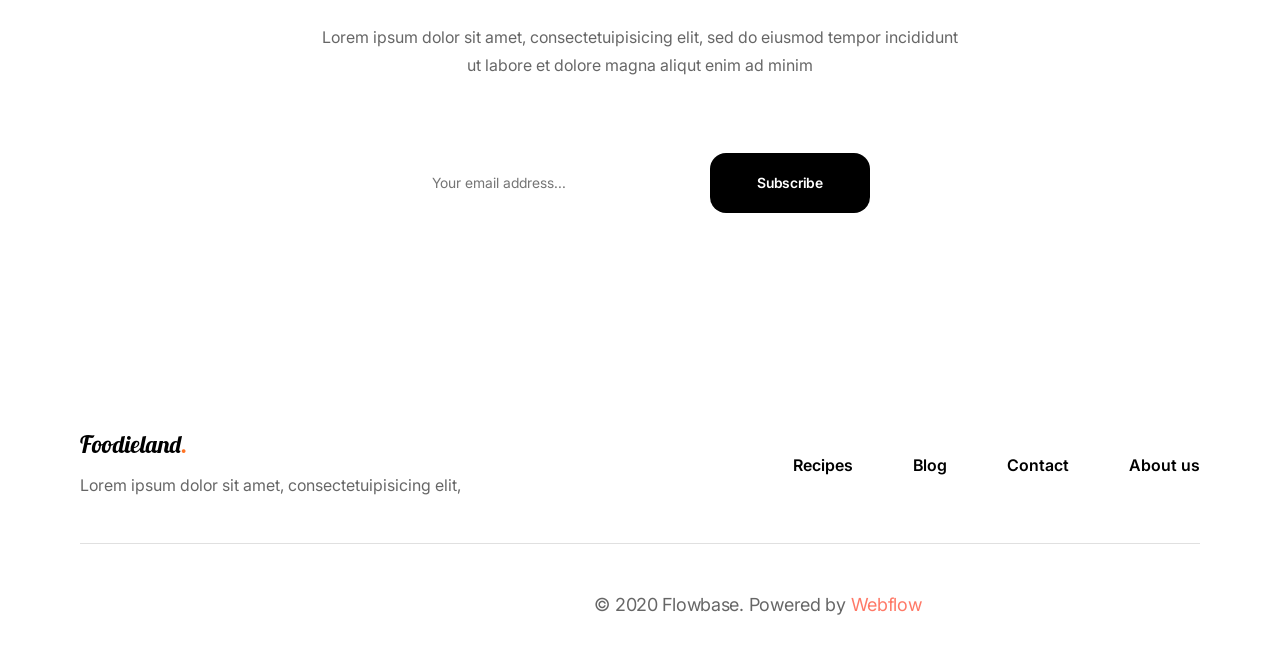
==== commit 5177f37b: "cleaned the code and fixed semantic issues" ====
--- a/index.html
+++ b/index.html
@@ -26,20 +26,20 @@
         </nav>
         <div class="social-links">
           <a href="facebook.com">
-            <img src="images/facebook.svg" alt="Facebook" />
+            <img src="images/facebook.svg" alt="Facebook icon" />
           </a>
           <a href="x.com">
-            <img src="images/twitter.svg" alt="X" />
+            <img src="images/twitter.svg" alt="X icon" />
           </a>
           <a href="Instagram.com">
-            <img src="images/instagram.svg" alt="Instagram" />
+            <img src="images/instagram.svg" alt="Instagram icon" />
           </a>
         </div>
       </div>
     </header>
 
-    <div class="container">
-      <main>
+    
+      <main class="container">
         <section class="carousel">
           <img src="images/lside.png" />
           <div class="recipe-card">
@@ -49,7 +49,7 @@
                 <h3>Hot Recipes</h2>
               </div>
 
-              <div class="deso">
+              <div class="properties">
                 <h3>Spicy delicious chicken wings</h3>
                 <p>
                   Lorem ipsum dolor sit amet, consectetuipisicing elit, sed do
@@ -69,7 +69,7 @@
                 </div>
               </div>
 
-              <div class="idk">
+              <div class="card-bottom">
                 <div class="profile">
                   <div class="avatar"></div>
                   <div class="publish">
@@ -77,7 +77,7 @@
                     <p class="date">15 March 2022</p>
                   </div>
                 </div>
-                <a href="recipes.html">
+                <a href="recipe.html">
                   <div>
                     <p>View Recipes</p>
                     <img src="images/play.svg" />
@@ -104,7 +104,7 @@
         </section>
 
         <section class="categories">
-          <div class="label">
+          <div class="heading">
             <p>Categories</p>
             <a href="categories.html">View All Categories</a>
           </div>
@@ -119,7 +119,7 @@
         </section>
 
         <section class="recipes">
-          <div class="desc">
+          <div class="attribution">
             <h1>Simple and tasty recipes</h1>
             <p>
               Lorem ipsum dolor sit amet, consectetuipisicing elit, sed do
@@ -130,7 +130,7 @@
 
           <div class="recipes-grid">
             <article>
-              <a href="recipes.html">
+              <a href="recipe.html">
               <div class="visual">
                 <button class="btn-like">
                   <svg
@@ -149,7 +149,7 @@
                     </g>
                   </svg>
                 </button>
-                <img src="images/r1.png" />
+                <img src="images/r1.png" alt="Hamburger photo" />
               </div>
               <div class="title">
                 <p>Big and Juicy Wagyu Beef Cheeseburger</p>
@@ -168,7 +168,7 @@
             </article>
             
             <article>
-<a href="recipes.html">
+              <a href="recipe.html">
               <div class="visual">
                 <button class="btn-like">
                   <svg
@@ -185,7 +185,7 @@
                     />
                   </svg>
                 </button>
-                <img src="images/r2.png" />
+                <img src="images/r2.png" alt="Salmon photo"/>
               </div>
               <div class="title">
                 <p>Fresh Lime Roasted Salmon with Ginger Sauce</p>
@@ -204,7 +204,7 @@
             </article>
             
             <article>
-              <a href="recipes.html">
+              <a href="recipe.html">
               <div class="visual">
                 <button class="btn-like">
                   <svg
@@ -221,7 +221,7 @@
                     />
                   </svg>
                 </button>
-                <img src="images/r3.png" />
+                <img src="images/r3.png" alt="Pancake photo"/>
               </div>
               <div class="title">
                 <p>Strawberry Oatmeal Pancake with Honey Syrup</p>
@@ -240,7 +240,7 @@
             </article>
             
             <article>
-              <a href="recipes.html">
+              <a href="recipe.html">
               <div class="visual">
                 <button class="btn-like">
                   <svg
@@ -259,7 +259,7 @@
                     </g>
                   </svg>
                 </button>
-                <img src="images/r4.png" />
+                <img src="images/r4.png" alt="Healthy food photo"/>
               </div>
               <div class="title">
                 <p>Fresh and Healthy Mixed Mayonnaise Salad</p>
@@ -278,7 +278,7 @@
           </article>
             
             <article>
-              <a href="recipes.html">
+              <a href="recipe.html">
               <div class="visual">
                 <button class="btn-like">
                   <svg
@@ -295,7 +295,7 @@
                     />
                   </svg>
                 </button>
-                <img src="images/r5.png" />
+                <img src="images/r5.png" alt="Meatballs photo"/>
               </div>
               <div class="title">
                 <p>Chicken Meatballs with Cream Cheese</p>
@@ -313,10 +313,10 @@
             </a>
           </article>
             
-            <a href="recipes.html" class="ad"> </a>
+            <a href="index.html" class="ad"> </a>
             
             <article>
-              <a href="recipes.html">
+              <a href="recipe.html">
               <div class="visual">
                 <button class="btn-like">
                   <svg
@@ -335,7 +335,7 @@
                     </g>
                   </svg>
                 </button>
-                <img src="images/r7.png" />
+                <img src="images/r7.png" alt="Pancake photo"/>
               </div>
               <div class="title">
                 <p>Fruity Pancake with Orange & Blueberry</p>
@@ -354,7 +354,7 @@
           </article>
             
             <article>
-              <a href="recipes.html">
+              <a href="recipe.html">
               <div class="visual">
                 <button class="btn-like">
                   <svg
@@ -371,7 +371,7 @@
                     />
                   </svg>
                 </button>
-                <img src="images/r8.png" />
+                <img src="images/r8.png" alt="Snack photo"/>
               </div>
               <div class="title">
                 <p>The Best Easy One Pot Chicken and Rice</p>
@@ -390,7 +390,7 @@
           </article>
             
             <article>
-            <a href="recipes.html">
+            <a href="recipe.html">
               <div class="visual">
                 <button class="btn-like">
                   <svg
@@ -407,7 +407,7 @@
                     />
                   </svg>
                 </button>
-                <img src="images/r9.png" />
+                <img src="images/r9.png" alt="Noodle photo"/>
               </div>
               <div class="title">
                 <p>The Creamiest Creamy Chicken and Bacon Pasta</p>
@@ -441,7 +441,7 @@
         </section>
 
         <section class="insta">
-          <div class="desc">
+          <div class="attribution">
             <h4>Check out @foodieland on Instagram</h4>
             <p>
               Lorem ipsum dolor sit amet, consectetuipisicing elit, sed do
@@ -451,10 +451,10 @@
           </div>
 
           <div class="social-posts">
-            <img src="images/post0.png" alt="" />
-            <img src="images/post1.png" alt="" />
-            <img src="images/post2.png" alt="" />
-            <img src="images/post3.png" alt="" />
+            <img src="images/post0.png" alt="Instagram post Screenshot" />
+            <img src="images/post1.png" alt="Instagram post Screenshot" />
+            <img src="images/post2.png" alt="Instagram post Screenshot" />
+            <img src="images/post3.png" alt="Instagram post Screenshot" />
           </div>
 
           <a href="instagram.com">
@@ -466,7 +466,7 @@
         </section>
 
         <section class="daily">
-          <div class="desco">
+          <div class="description">
             <h2>Try this delicious recipe to make your day</h2>
             <p>
               Lorem ipsum dolor sit amet, consectetuipisicing elit, sed do
@@ -477,7 +477,7 @@
 
           <div class="recipes-grid">
             <article>
-              <a href="recipes.html">
+              <a href="recipe.html">
                 <div class="visual">
                   <button class="btn-like">
                     <svg
@@ -496,7 +496,7 @@
                       </g>
                     </svg>
                   </button>
-                  <img src="images/d1.png" />
+                  <img src="images/d1.png" alt="Healthy food photo"/>
                 </div>
                 <div class="title">
                   <p>Mixed Tropical Fruit Salad with Superfood Boosts</p>
@@ -514,7 +514,7 @@
               </a>
             </article>
             <article>
-              <a href="recipes.html">
+              <a href="recipe.html">
                 <div class="visual">
                   <button class="btn-like">
                     <svg
@@ -531,7 +531,7 @@
                       />
                     </svg>
                   </button>
-                  <img src="images/d2.png" />
+                  <img src="images/d2.png" alt="Steak photo"/>
                 </div>
                 <div class="title">
                   <p>Big and Juicy Wagyu Beef Cheeseburger</p>
@@ -549,7 +549,7 @@
               </a>
             </article>
             <article>
-              <a href="recipes.html">
+              <a href="recipe.html">
                 <div class="visual">
                   <button class="btn-like">
                     <svg
@@ -568,7 +568,7 @@
                       </g>
                     </svg>
                   </button>
-                  <img src="images/d3.png" />
+                  <img src="images/d3.png" alt="Healthy food photo"/>
                 </div>
                 <div class="title">
                   <p>Healthy Japanese Fried Rice with Asparagus</p>
@@ -586,7 +586,7 @@
               </a>
             </article>
             <article>
-              <a href="recipes.html">
+              <a href="recipe.html">
                 <div class="visual">
                   <button class="btn-like">
                     <svg
@@ -603,7 +603,7 @@
                       />
                     </svg>
                   </button>
-                  <img src="images/d4.png" />
+                  <img src="images/d4.png" alt="Eastern food photo"/>
                 </div>
                 <div class="title">
                   <p>Cauliflower Walnut Vegetarian Taco Meat</p>
@@ -621,7 +621,7 @@
               </a>
             </article>
             <article>
-              <a href="recipes.html">
+              <a href="recipe.html">
                 <div class="visual">
                   <button class="btn-like">
                     <svg
@@ -640,7 +640,7 @@
                       </g>
                     </svg>
                   </button>
-                  <img src="images/d5.png" />
+                  <img src="images/d5.png" alt="Healtht food photo"/>
                 </div>
                 <div class="title">
                   <p>
@@ -660,7 +660,7 @@
               </a>
             </article>
             <article>
-              <a href="recipes.html">
+              <a href="recipe.html">
                 <div class="visual">
                   <button class="btn-like">
                     <svg
@@ -677,7 +677,7 @@
                       />
                     </svg>
                   </button>
-                  <img src="images/d6.png" />
+                  <img src="images/d6.png" alt="Snack photo"/>
                 </div>
                 <div class="title">
                   <p>Barbeque Spicy Sandwiches with Chips</p>
@@ -695,7 +695,7 @@
               </a>
             </article>
             <article>
-              <a href="recipes.html">
+              <a href="recipe.html">
                 <div class="visual">
                   <button class="btn-like">
                     <svg
@@ -712,7 +712,7 @@
                       />
                     </svg>
                   </button>
-                  <img src="images/d7.png" />
+                  <img src="images/d7.png" alt="Seafood photo"/>
                 </div>
                 <div class="title">
                   <p>Firecracker Vegan Lettuce Wraps - Spicy!</p>
@@ -730,7 +730,7 @@
               </a>
             </article>
             <article>
-              <a href="recipes.html">
+              <a href="recipe.html">
                 <div class="visual">
                   <button class="btn-like">
                     <svg
@@ -749,7 +749,7 @@
                       </g>
                     </svg>
                   </button>
-                  <img src="images/d8.png" />
+                  <img src="images/d8.png" alt="Japanese food photo"/>
                 </div>
                 <div class="title">
                   <p>Chicken Ramen Soup with Mushroom</p>
@@ -785,7 +785,8 @@
         </section>
       </main>
 
-      <footer>
+      
+    <footer>
         <div class="footer-row footer-top">
           <div class="brand">
             <div class="logo">
@@ -817,17 +818,16 @@
 
           <div class="social-links">
             <a href="facebook.com">
-              <img src="images/facebook.svg" alt="Facebook" />
+              <img src="images/facebook.svg" alt="Facebook icon" />
             </a>
             <a href="x.com">
-              <img src="images/twitter.svg" alt="X" />
+              <img src="images/twitter.svg" alt="X icon" />
             </a>
             <a href="Instagram.com">
-              <img src="images/instagram.svg" alt="Instagram" />
+              <img src="images/instagram.svg" alt="Instagram icon" />
             </a>
           </div>
         </div>
       </footer>
-    </div>
   </body>
 </html>
--- a/styles/common.css
+++ b/styles/common.css
@@ -23,10 +23,34 @@
   font-style: normal;
 }
 
+/* general styles */
+
 * {
   margin: 0;
   padding: 0;
   box-sizing: border-box;
+}
+
+main * {
+  font-family: "Inter", sans-serif;
+}
+
+main {
+  display: flex;
+  flex-direction: column;
+}
+
+header {
+  border-bottom: 1px solid #e0e0e0;
+}
+
+footer,
+.container {
+  margin: 0px 80px;
+}
+
+a {
+  text-decoration: none;
 }
 
 button {
@@ -47,22 +71,16 @@
   list-style: none;
 }
 
-a {
-  text-decoration: none;
-}
-
-header {
-  border-bottom: 1px solid #e0e0e0;
-}
-
-main {
-  display: flex;
-  flex-direction: column;
-  font-family: "Inter", sans-serif;
-}
-
-body > .container {
-  margin: 0px 80px;
+input {
+  border: none;
+}
+
+input:focus {
+  outline: none;
+}
+
+input[type="search"]::-webkit-search-cancel-button {
+  -webkit-appearance: none;
 }
 
 /* header styles */
@@ -72,6 +90,20 @@
   align-items: center;
   margin: 40px 80px;
 }
+
+header nav {
+  display: flex;
+  gap: 60px;
+}
+
+header .social-links {
+  display: flex;
+  gap: 40px;
+  align-items: center;
+  margin-left: 311px;
+}
+
+/* header & footer styles */
 
 .logo-text {
   font-family: "Lobster", cursive;
@@ -84,24 +116,16 @@
   color: #ff7426;
 }
 
-header nav {
-  display: flex;
-  margin-left: 277px;
-  gap: 60px;
-  margin-right: 333px;
+.logo {
+  margin-right: 320px;
 }
 
 nav a {
   color: black;
   font-size: 16px;
+  min-width: fit-content;
   font-weight: 600;
   font-family: "Inter", sans-serif;
-}
-
-header .social-links {
-  display: flex;
-  gap: 40px;
-  align-items: center;
 }
 
 .social-links img {
@@ -128,13 +152,12 @@
 
 .content {
   display: flex;
-  gap: 4rem;
+  gap: 100px;
 }
 
 aside {
   display: flex;
   flex-direction: column;
-  gap: 2rem;
 }
 
 aside a {
@@ -145,40 +168,48 @@
 .suggestions {
   display: flex;
   flex-direction: column;
-  gap: 1.5rem;
+  gap: 24px;
+}
+
+.suggestions a {
+  font-size: 20px;
+  letter-spacing: -0.8px;
+  line-height: 28px;
 }
 
 aside h2 {
   font-size: 2rem;
   font-weight: 600;
+  margin-bottom: 32px;
 }
 
 .suggestions article {
   display: flex;
-  gap: 1.3rem;
-}
-
-.desc {
-  padding-top: 1rem;
-  display: flex;
-  flex-direction: column;
-  gap: 1.8rem;
-}
-
-.desc h3 {
+  gap: 24px;
+}
+
+.attribution {
+  padding: 16px 0px;
+  display: flex;
+  flex-direction: column;
+  gap: 16px;
+}
+
+.attribution h3 {
   width: 12rem;
 }
 
-.desc p {
+.attribution p {
   color: rgba(0, 0, 0, 0.6);
-  font-size: 0.85rem;
-  font-weight: 600;
+  font-size: 14px;
+  font-weight: 600;
+  letter-spacing: -0.28px;
 }
 
 aside .ad {
   height: 434px;
   width: 400px;
-  margin-top: 4rem;
+  margin-top: 80px;
 }
 
 /* profile styles */
@@ -199,7 +230,8 @@
 
 .publish .date {
   color: rgba(0, 0, 0, 0.6);
-  font-size: 0.85rem;
+  font-size: 14px;
+  letter-spacing: -0.28px;
 }
 
 /* advertisment styles */
@@ -207,10 +239,7 @@
 main section .ad,
 main aside .ad {
   background-image: url(../images/ad.png);
-  border-radius: 0;
-  background-size: contain;
-}
-
+}
 
 /* recommendation section styles */
 
@@ -221,18 +250,18 @@
   gap: 80px;
 }
 
-.daily .desco {
+.daily .description {
   display: flex;
   gap: 153px;
 }
 
-.daily .desco h2 {
+.daily .description h2 {
   font-weight: 600;
   font-size: 48px;
   width: 544px;
 }
 
-.daily .desco p {
+.daily .description p {
   margin-top: 30px;
   font-weight: 400;
   line-height: 28px;
@@ -362,17 +391,16 @@
   background-color: black;
   color: white;
   border-radius: 16px;
-  font-family: "Inter", sans-serif;
   font-weight: 600;
   font-size: 14px;
   height: 60px;
   width: 160px;
   margin-right: 10px;
+  letter-spacing: -0.28px;
 }
 
 .newsletter input {
   border: none;
-  font-family: "Inter", sans-serif;
   font-weight: 400;
   font-size: 14px;
   margin-left: 32px;
@@ -389,11 +417,6 @@
   justify-content: space-between;
 }
 
-.newsletter input:focus {
-  outline: none;
-  border-color: #ddd;
-}
-
 /* footer styles */
 
 footer {
@@ -430,11 +453,10 @@
   margin-top: 48px;
   padding-top: 48px;
   border-top: 1px solid #e0e0e0;
-  
 }
 
 .copyright {
-  margin-left: 472px;
+  margin-left: 510px;
   text-align: center;
   font-size: 18px;
   min-width: 336px;
@@ -447,7 +469,7 @@
 
 footer .social-links {
   display: flex;
-  margin-left: 414px;
+  margin-left: 381.5px;
   gap: 40px;
   align-items: center;
 }
--- a/styles/home_styles.css
+++ b/styles/home_styles.css
@@ -1,23 +1,4 @@
 /* carousel section styles */
-@font-face {
-  font-family: "Inter";
-  src: url("../fonts/Inter_18pt-Regular.ttf") format("truetype");
-  font-weight: 400;
-  font-style: normal;
-}
-@font-face {
-  font-family: "Inter";
-  src: url("../fonts/Inter_18pt-Bold.ttf") format("truetype");
-  font-weight: 700;
-  font-style: normal;
-}
-@font-face {
-  font-family: "Inter";
-  src: url("../fonts/Inter_18pt-SemiBold.ttf") format("truetype");
-  font-weight: 600;
-  font-style: normal;
-}
-
 
 .carousel {
   margin-top: 40px;
@@ -32,18 +13,18 @@
   margin: 20px 0px;
 }
 
-.recipe-card {
+.carousel .recipe-card {
   position: relative;
   display: flex;
   border-radius: 3rem;
   overflow: hidden;
   background-color: #fff;
   width: 100%;
-  height: 640px; 
-}
-
-.blue-section {
-  width: 50%; 
+  height: 640px;
+}
+
+.carousel .blue-section {
+  width: 50%;
   height: 100%;
   background-image: url("../images/bluebg.png");
   background-size: cover;
@@ -52,7 +33,7 @@
   padding-left: 50px;
 }
 
-.food-section {
+.carousel .food-section {
   width: 50%;
   height: 100%;
   display: flex;
@@ -61,12 +42,12 @@
   background-color: #fff;
 }
 
-.plate {
+.carousel .plate {
   width: 100%;
   height: auto;
 }
 
-.badge {
+.carousel .badge {
   position: absolute;
   top: 30px;
   left: 50%;
@@ -87,39 +68,40 @@
   margin-bottom: 32px;
 }
 
-.carousel .topic img{
+.carousel .topic img {
   width: 24px;
   height: 24px;
 }
 
-.carousel .topic h3{
+.carousel .topic h3 {
   font-size: 14px;
   letter-spacing: -0.28px;
   font-weight: 600;
   align-self: center;
 }
 
-.carousel .deso h3 {
+.carousel .properties h3 {
   font-size: 64px;
   font-weight: 600;
   letter-spacing: -2.56px;
   width: 520px;
 }
 
-.carousel .deso {
+.carousel .properties {
   display: flex;
   flex-direction: column;
   gap: 24px;
 }
 
-.carousel .deso p {
+.carousel .properties p {
   color: rgba(0, 0, 0, 0.6);
   width: 35rem;
   font-size: 16px;
   line-height: 28px;
 }
 
-.carousel .type, .carousel .time {
+.carousel .type,
+.carousel .time {
   background-color: rgba(0, 0, 0, 0.05);
   height: 40px;
   border-radius: 30px;
@@ -127,7 +109,7 @@
   gap: 10px;
 }
 
-.carousel .type{
+.carousel .type {
   width: 119px;
 }
 
@@ -155,24 +137,24 @@
   margin-bottom: 104px;
 }
 
-.carousel .idk {
+.carousel .card-bottom {
   display: flex;
   gap: 210px;
 }
 
-.carousel .idk a div{
+.carousel .card-bottom a div {
   display: flex;
   gap: 15px;
 }
 
-.carousel .idk a p{
+.carousel .card-bottom a p {
   font-size: 14px;
   letter-spacing: -0.28px;
   font-weight: 600;
   align-self: center;
 }
 
-.carousel .idk a{
+.carousel .card-bottom a {
   display: flex;
   padding: 18px 36px;
   color: white;
@@ -184,42 +166,42 @@
   height: 60px;
 }
 
-.carousel .idk a img{
+.carousel .card-bottom a img {
   height: 24px;
   width: 24px;
 }
 
-.profile {
+.carousel .profile {
   height: fit-content;
   margin: 4.5px 0px;
 }
 
-.profile .author {
+.carousel .profile .author {
   margin-top: 3px;
   margin-bottom: 8.5px;
 }
-.profile .avatar {
+
+.carousel .profile .avatar {
   background-image: url(../images/avatar.svg);
   width: 50px;
   height: 50px;
   align-self: center;
 }
 
-
 /* category section styles */
 
 .cat-list {
   display: flex;
   justify-content: space-between;
   gap: 56px;
- }
-
-.cat-list a {    
+}
+
+.cat-list a {
   background-repeat: no-repeat;
   background-position: center;
-  width: 180px;           
+  width: 180px;
   height: 202px;
-  text-align: center;  
+  text-align: center;
   padding-top: 150px;
   padding-bottom: 30px;
   font-size: 18px;
@@ -235,20 +217,20 @@
   gap: 80px;
 }
 
-.label {
+.heading {
   display: flex;
   justify-content: space-between;
 }
 
-.label p {
-  font-size: 48px;         
-  font-weight: 600;   
+.heading p {
+  font-size: 48px;
+  font-weight: 600;
   letter-spacing: -1.92px;
   color: black;
 }
 
-.label a {
-  background-color: #E7FAFE;
+.heading a {
+  background-color: #e7fafe;
   color: black;
   border-radius: 16px;
   font-weight: 600;
@@ -261,49 +243,47 @@
   padding: 21px 27px;
 }
 
-
 .cat-list a:nth-child(1) {
-  background-image: url('../images/breakfast.svg');
+  background-image: url("../images/breakfast.svg");
 }
 
 .cat-list a:nth-child(2) {
-  background-image: url('../images/vegan.svg');
+  background-image: url("../images/vegan.svg");
 }
 
 .cat-list a:nth-child(3) {
-  background-image: url('../images/meat.svg');
+  background-image: url("../images/meat.svg");
 }
 
 .cat-list a:nth-child(4) {
-  background-image: url('../images/dessert.svg');
+  background-image: url("../images/dessert.svg");
 }
 
 .cat-list a:nth-child(5) {
-  background-image: url('../images/lunch.svg');
+  background-image: url("../images/lunch.svg");
 }
 
 .cat-list a:nth-child(6) {
-  background-image: url('../images/chocolate.svg');
-}
-
+  background-image: url("../images/chocolate.svg");
+}
 
 /* recipes-grid section styles */
 
-.recipes .desc {
+.recipes .attribution {
   display: flex;
   flex-direction: column;
   align-items: center;
   gap: 24px;
 }
 
-.recipes .desc h1 {
+.recipes .attribution h1 {
   text-align: center;
   font-weight: 600;
   font-size: 48px;
   letter-spacing: -1.92px;
 }
 
-.recipes .desc p {
+.recipes .attribution p {
   font-weight: 400;
   color: rgba(0, 0, 0, 0.6);
   width: 706px;
@@ -419,11 +399,11 @@
   justify-content: space-between;
 }
 
-.chef {
+.learn-more .chef {
   background-image: url(../images/chef.svg);
-  background-size: contain;     
+  background-size: contain;
   background-repeat: no-repeat;
-  width: 710px; 
+  width: 710px;
   height: 597px;
 }
 
@@ -466,7 +446,6 @@
   padding: 21px 52px;
 }
 
-
 /* insta section styles */
 
 .insta {
@@ -479,28 +458,28 @@
   height: 964px;
 }
 
-.insta .desc {
-    margin-top: 80px;
-    display: flex;
-    flex-direction: column;
-    gap: 24px;
-    align-items: center;
-}
-
-.insta .desc h4{
+.insta .attribution {
+  margin-top: 80px;
+  display: flex;
+  flex-direction: column;
+  gap: 24px;
+  align-items: center;
+}
+
+.insta .attribution h4 {
   font-size: 48px;
   letter-spacing: -1.92px;
   font-weight: 600;
 }
 
-.insta .desc p {
+.insta .attribution p {
   font-size: 16px;
   line-height: 28px;
   font-weight: 400;
   text-align: center;
   color: rgba(0, 0, 0, 0.6);
   width: 836px;
-} 
+}
 
 .social-posts {
   display: flex;
@@ -526,7 +505,6 @@
   height: 60px;
   margin: 0 auto;
   text-align: center;
-
 }
 
 .ref {
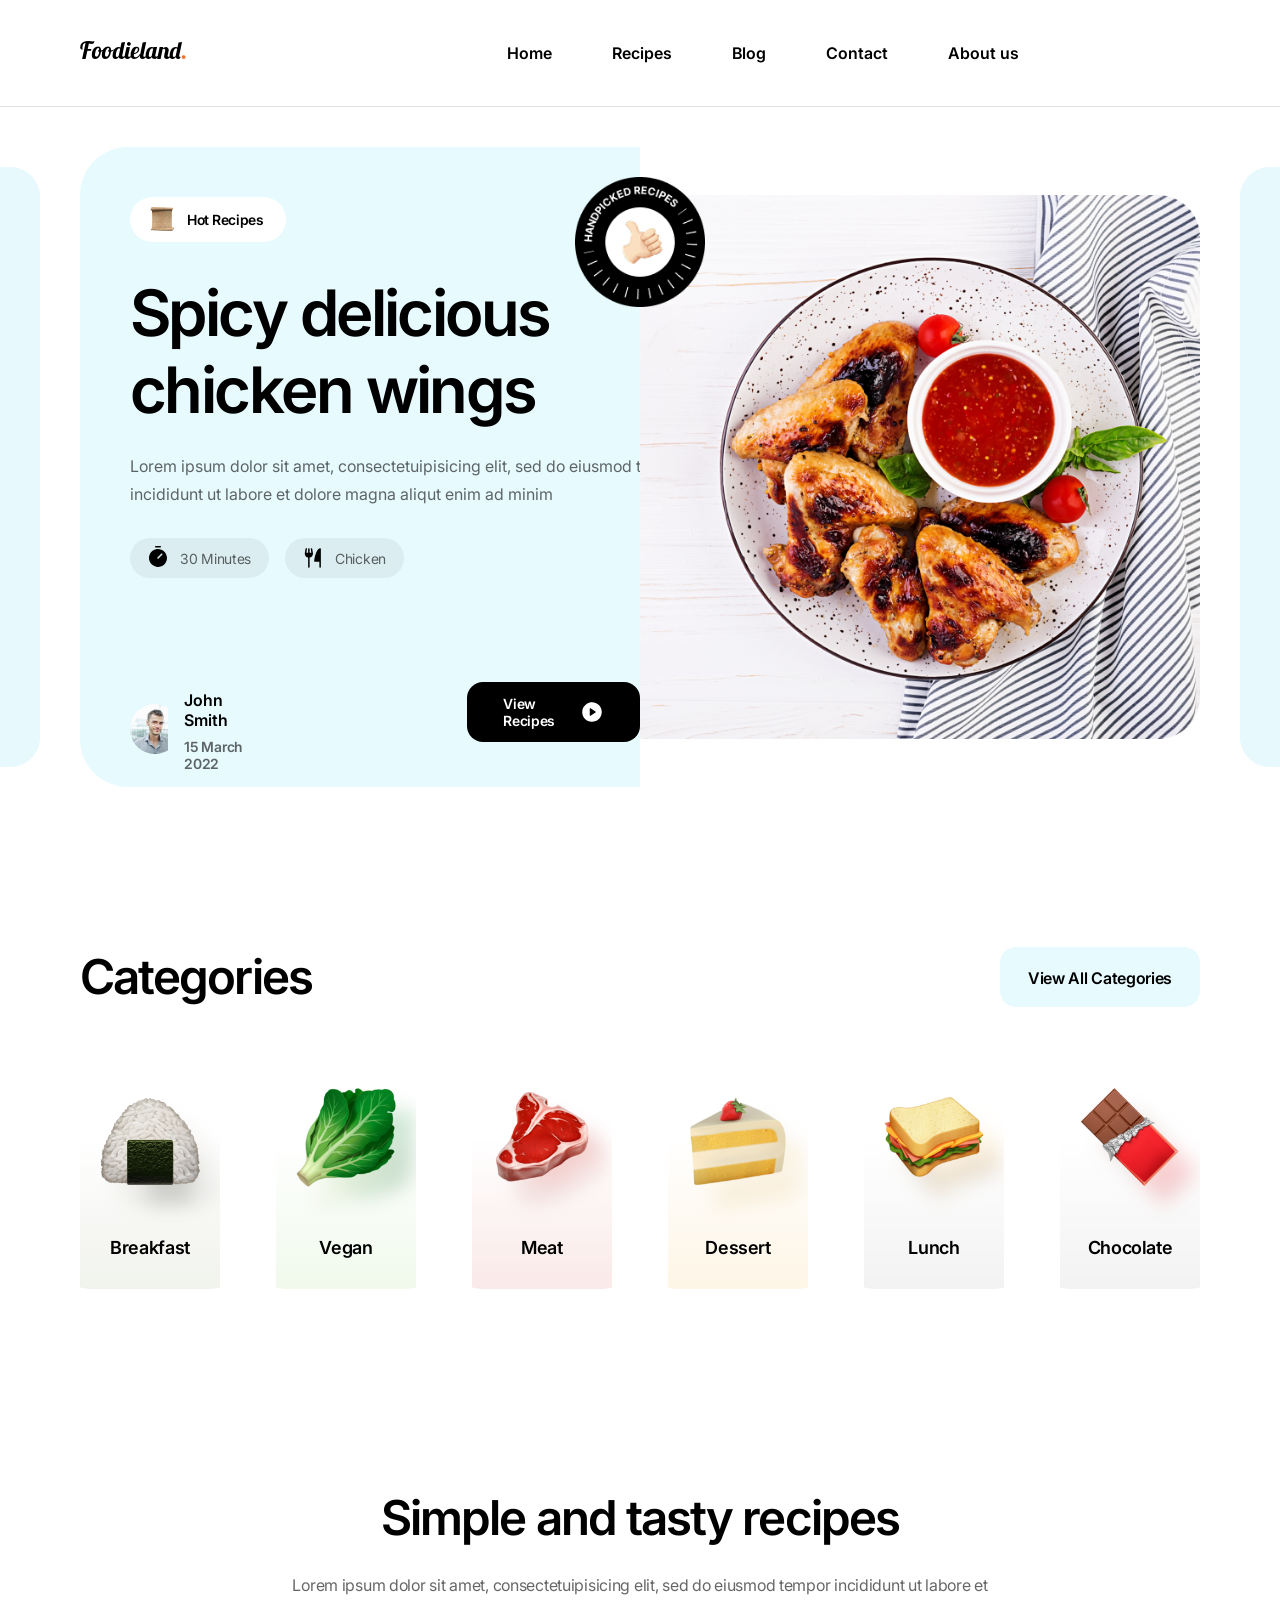
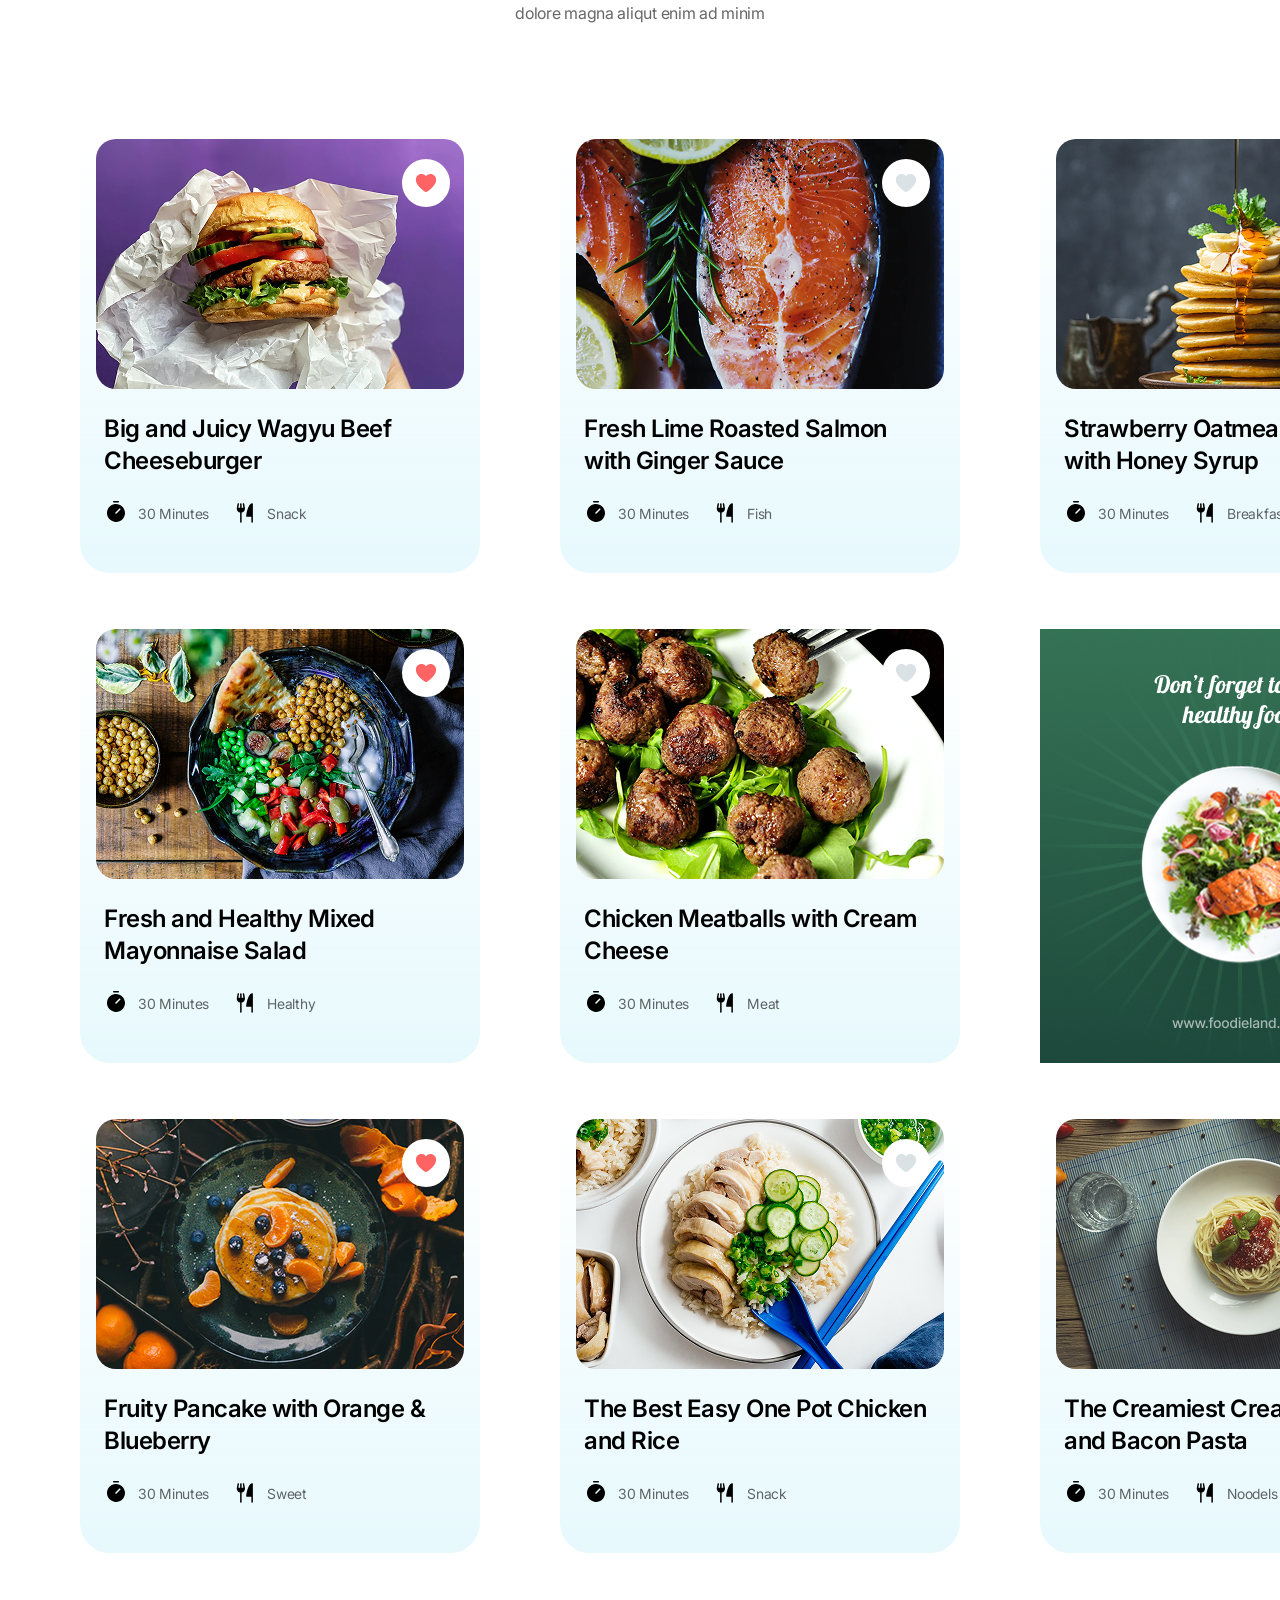
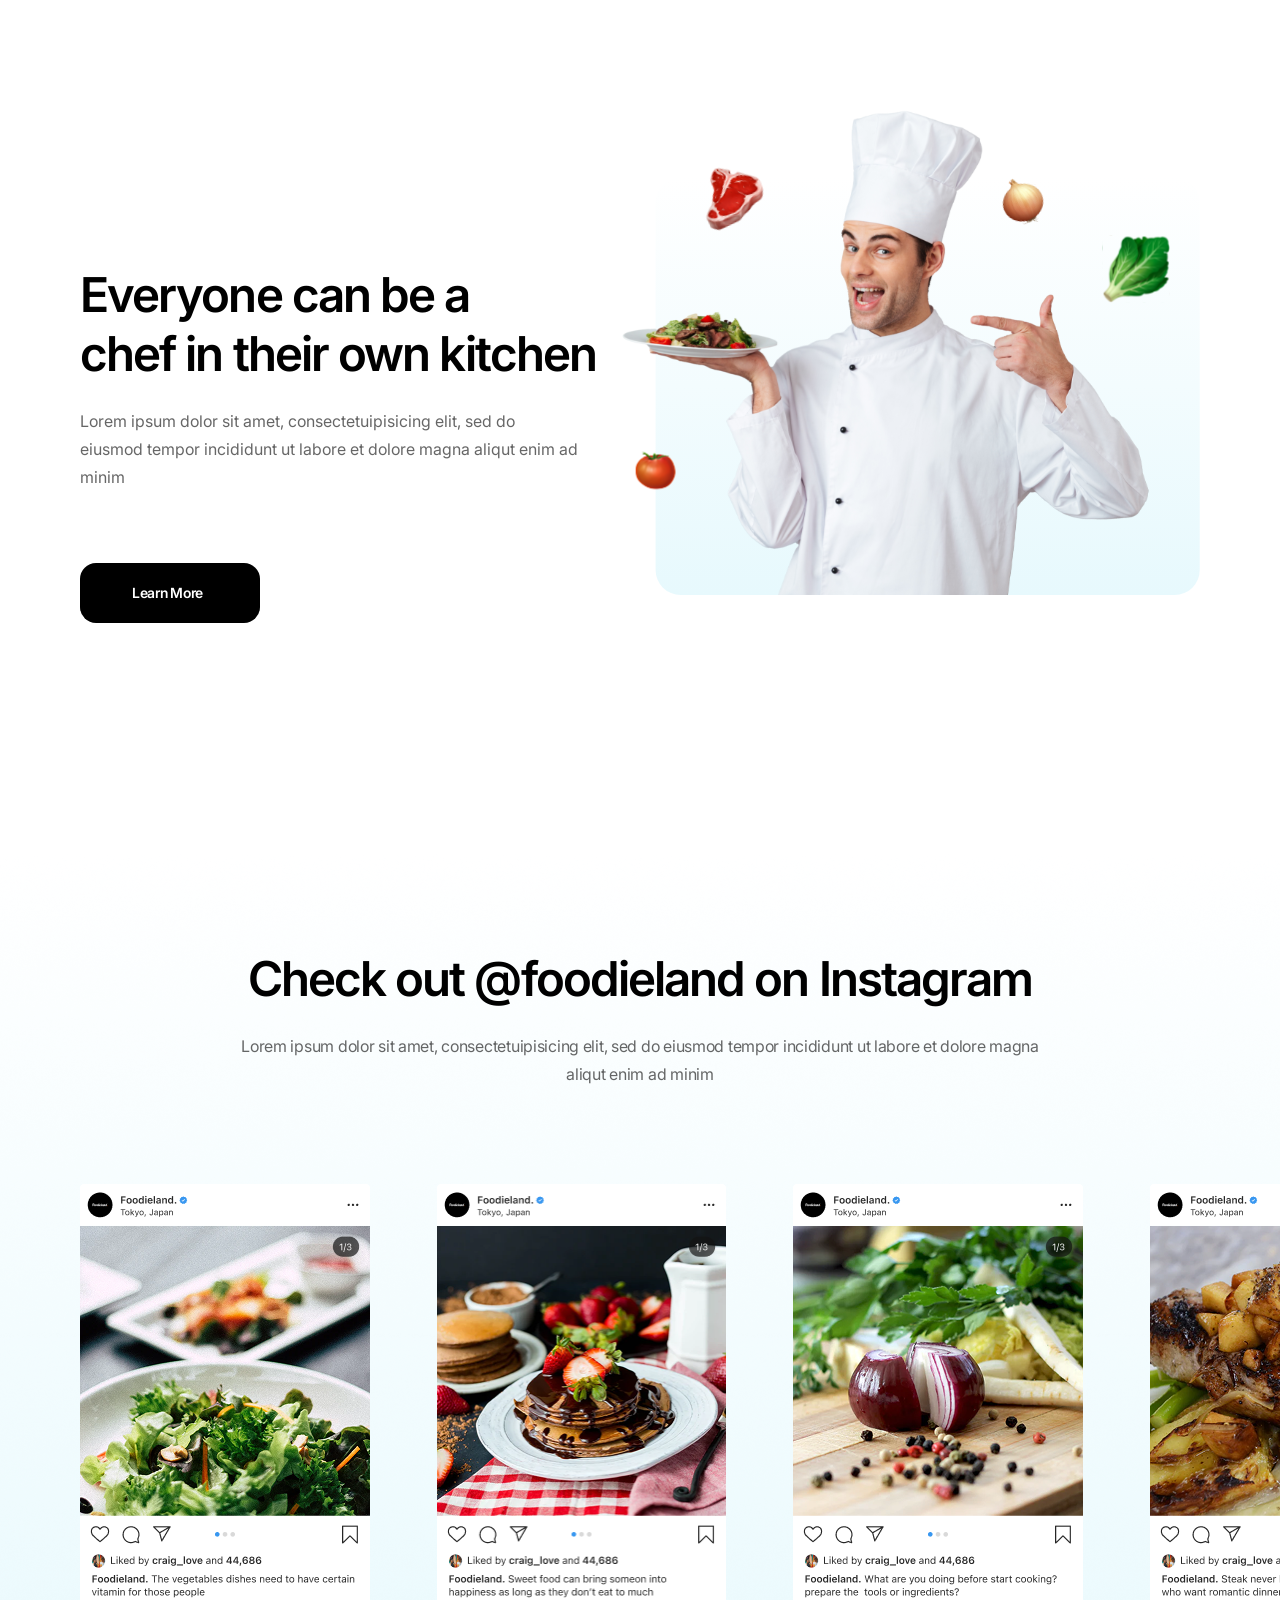
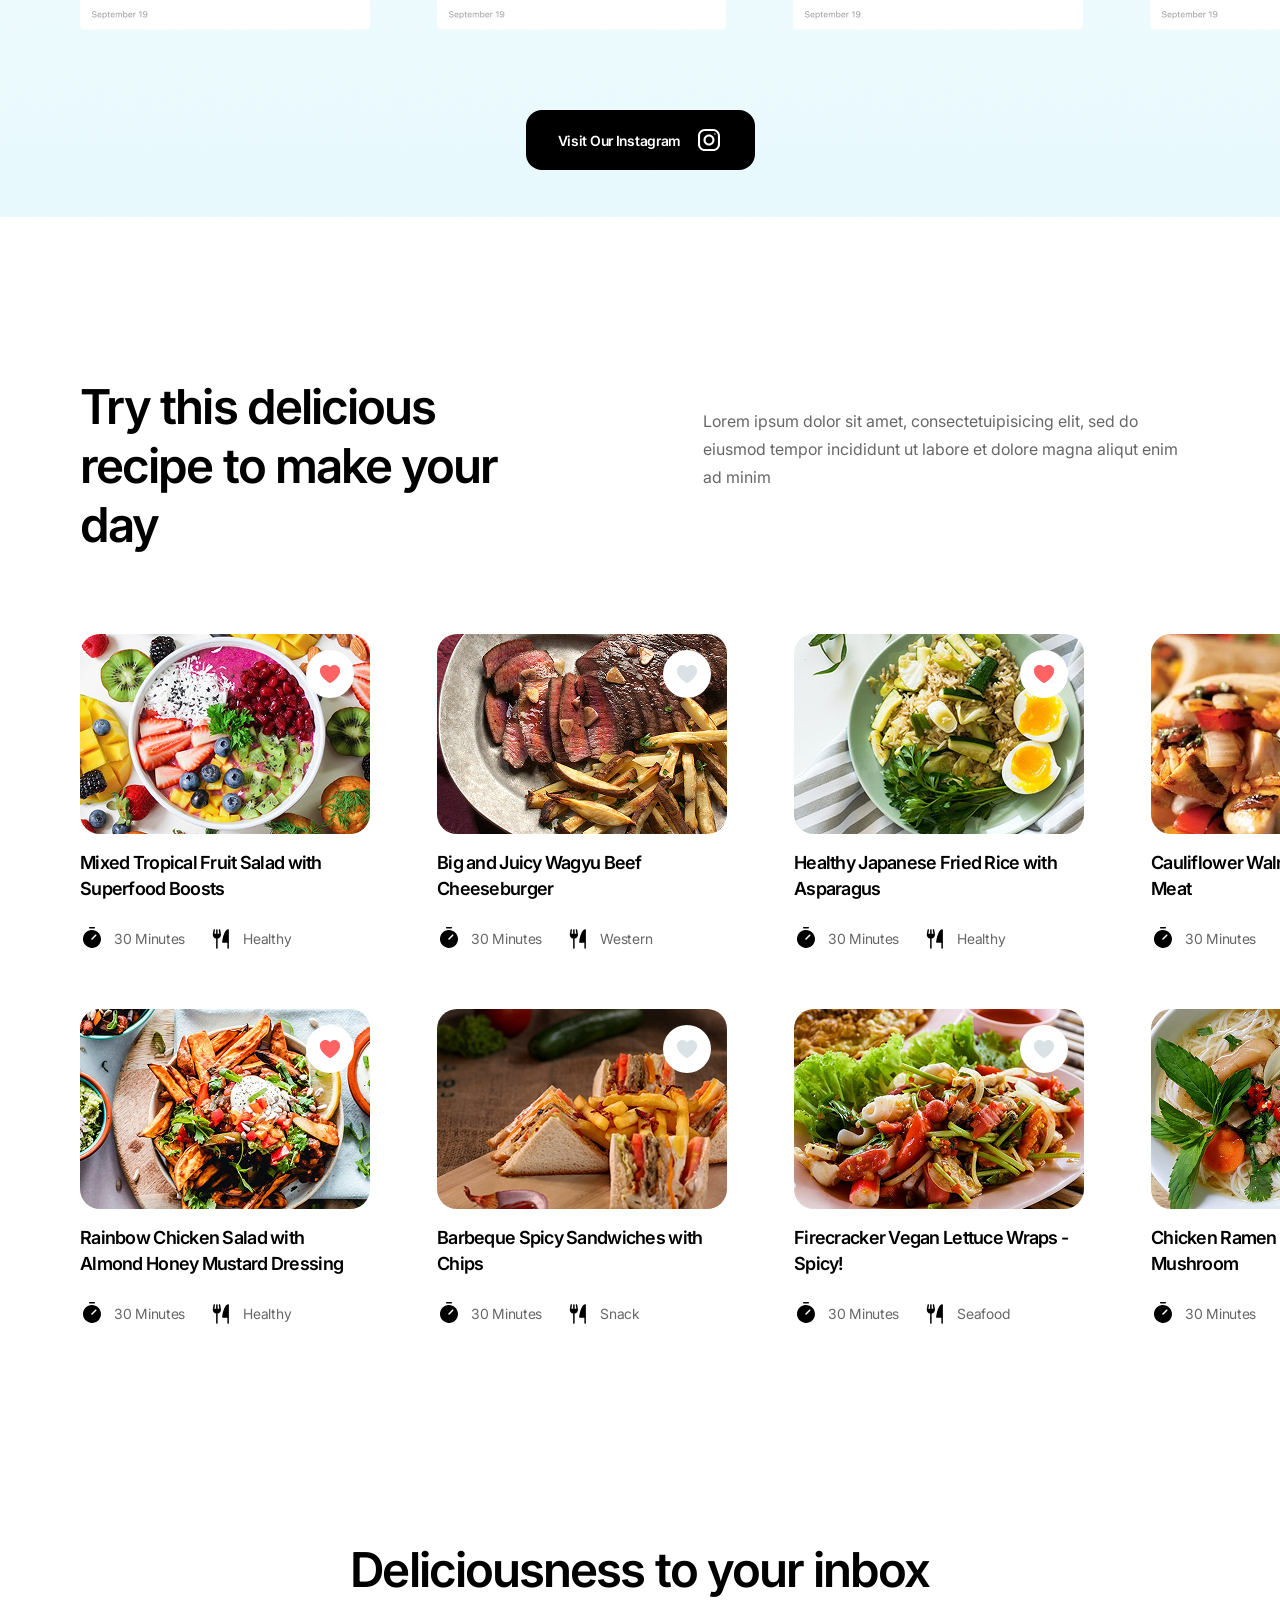
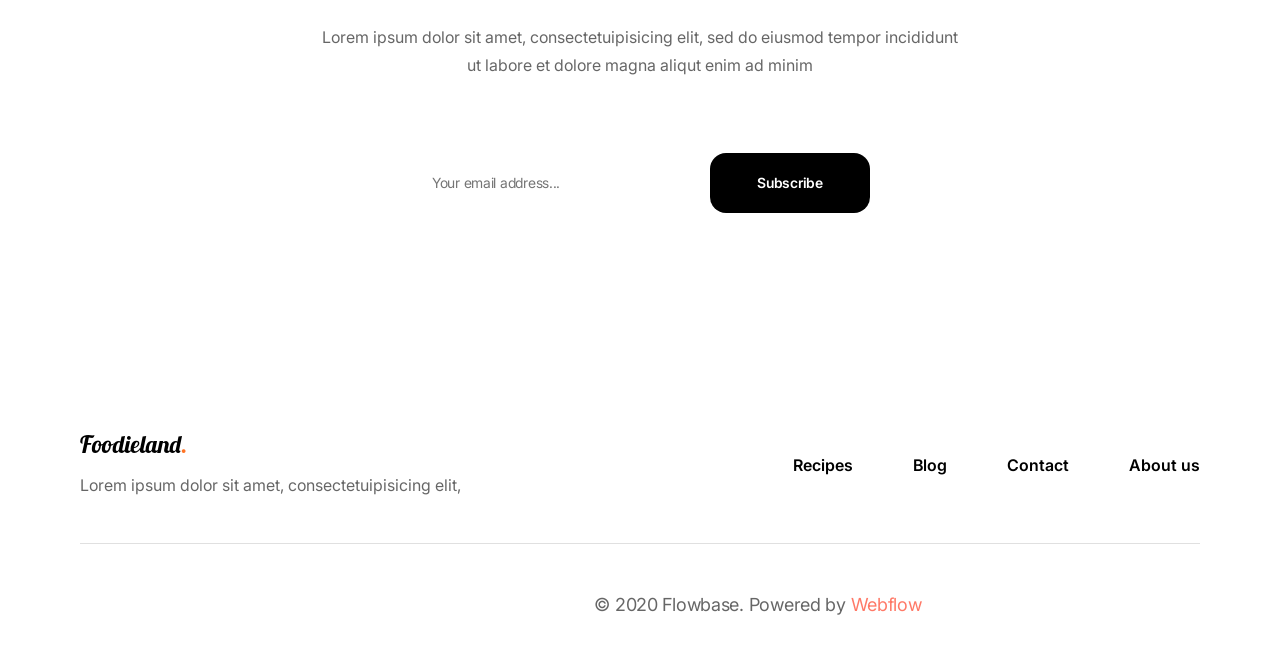
==== commit ecf2489e: "applied missing letter-spacing and fixed semantic issues" ====
--- a/index.html
+++ b/index.html
@@ -38,99 +38,97 @@
       </div>
     </header>
 
-    
-      <main class="container">
-        <section class="carousel">
-          <img src="images/lside.png" />
-          <div class="recipe-card">
-            <div class="blue-section">
-              <div class="topic">
-                <img src="images/scroll.svg" />
-                <h3>Hot Recipes</h2>
-              </div>
-
-              <div class="properties">
-                <h3>Spicy delicious chicken wings</h3>
-                <p>
-                  Lorem ipsum dolor sit amet, consectetuipisicing elit, sed do
-                  eiusmod tempor incididunt ut labore et dolore magna aliqut
-                  enim ad minim
-                </p>
-              </div>
-
-              <div class="info">
-                <div class="time">
-                  <img src="images/timer.svg" />
-                  <p>30 Minutes</p>
-                </div>
-                <div class="type">
-                  <img src="images/forkknife.svg" />
-                  <p>Chicken</p>
-                </div>
-              </div>
-
-              <div class="card-bottom">
-                <div class="profile">
-                  <div class="avatar"></div>
-                  <div class="publish">
-                    <p class="author">John Smith</p>
-                    <p class="date">15 March 2022</p>
-                  </div>
-                </div>
-                <a href="recipe.html">
-                  <div>
-                    <p>View Recipes</p>
-                    <img src="images/play.svg" />
-                  </div>
-                </a>
-              </div>
+    <main class="container">
+      <section class="carousel">
+        <img src="images/lside.png" />
+        <div class="recipe-card">
+          <div class="blue-section">
+            <div class="topic">
+              <img src="images/scroll.svg" />
+              <h3>Hot Recipes</h3>
             </div>
 
-            <div class="food-section">
-              <img
-                src="images/plate.png"
-                alt="Chicken wings on plate"
-                class="plate"
-              />
+            <div class="properties">
+              <h3>Spicy delicious chicken wings</h3>
+              <p>
+                Lorem ipsum dolor sit amet, consectetuipisicing elit, sed do
+                eiusmod tempor incididunt ut labore et dolore magna aliqut enim
+                ad minim
+              </p>
             </div>
 
+            <div class="info">
+              <div class="time">
+                <img src="images/timer.svg" />
+                <p>30 Minutes</p>
+              </div>
+              <div class="type">
+                <img src="images/forkknife.svg" />
+                <p>Chicken</p>
+              </div>
+            </div>
+
+            <div class="card-bottom">
+              <div class="profile">
+                <div class="avatar"></div>
+                <div class="publish">
+                  <p class="author">John Smith</p>
+                  <p class="date">15 March 2022</p>
+                </div>
+              </div>
+              <a href="recipe.html">
+                <div>
+                  <p>View Recipes</p>
+                  <img src="images/play.svg" />
+                </div>
+              </a>
+            </div>
+          </div>
+
+          <div class="food-section">
             <img
-              src="images/badge.png"
-              alt="Handpicked recipes badge"
-              class="badge"
+              src="images/plate.png"
+              alt="Chicken wings on plate"
+              class="plate"
             />
           </div>
-          <img src="images/rside.png" />
-        </section>
-
-        <section class="categories">
-          <div class="heading">
-            <p>Categories</p>
-            <a href="categories.html">View All Categories</a>
-          </div>
-          <div class="cat-list">
-            <a href="breakfast_menu.html">Breakfast</a>
-            <a href="vegan_menu.html">Vegan</a>
-            <a href="meat_menu.html">Meat</a>
-            <a href="dessert_menu.html">Dessert</a>
-            <a href="lunch_menu.html">Lunch</a>
-            <a href="chocolate.html">Chocolate</a>
-          </div>
-        </section>
-
-        <section class="recipes">
-          <div class="attribution">
-            <h1>Simple and tasty recipes</h1>
-            <p>
-              Lorem ipsum dolor sit amet, consectetuipisicing elit, sed do
-              eiusmod tempor incididunt ut labore et dolore magna aliqut enim ad
-              minim
-            </p>
-          </div>
-
-          <div class="recipes-grid">
-            <article>
-              <a href="recipe.html">
+
+          <img
+            src="images/badge.png"
+            alt="Handpicked recipes badge"
+            class="badge"
+          />
+        </div>
+        <img src="images/rside.png" />
+      </section>
+
+      <section class="categories">
+        <div class="heading">
+          <p>Categories</p>
+          <a href="categories.html">View All Categories</a>
+        </div>
+        <div class="cat-list">
+          <a href="breakfast_menu.html">Breakfast</a>
+          <a href="vegan_menu.html">Vegan</a>
+          <a href="meat_menu.html">Meat</a>
+          <a href="dessert_menu.html">Dessert</a>
+          <a href="lunch_menu.html">Lunch</a>
+          <a href="chocolate.html">Chocolate</a>
+        </div>
+      </section>
+
+      <section class="recipes">
+        <div class="attribution">
+          <h1>Simple and tasty recipes</h1>
+          <p>
+            Lorem ipsum dolor sit amet, consectetuipisicing elit, sed do eiusmod
+            tempor incididunt ut labore et dolore magna aliqut enim ad minim
+          </p>
+        </div>
+
+        <div class="recipes-grid">
+          <article>
+            <a href="recipe.html">
               <div class="visual">
                 <button class="btn-like">
                   <svg
@@ -165,10 +163,10 @@
                 </div>
               </div>
             </a>
-            </article>
-            
-            <article>
-              <a href="recipe.html">
+          </article>
+
+          <article>
+            <a href="recipe.html">
               <div class="visual">
                 <button class="btn-like">
                   <svg
@@ -185,7 +183,7 @@
                     />
                   </svg>
                 </button>
-                <img src="images/r2.png" alt="Salmon photo"/>
+                <img src="images/r2.png" alt="Salmon photo" />
               </div>
               <div class="title">
                 <p>Fresh Lime Roasted Salmon with Ginger Sauce</p>
@@ -201,10 +199,10 @@
                 </div>
               </div>
             </a>
-            </article>
-            
-            <article>
-              <a href="recipe.html">
+          </article>
+
+          <article>
+            <a href="recipe.html">
               <div class="visual">
                 <button class="btn-like">
                   <svg
@@ -221,7 +219,7 @@
                     />
                   </svg>
                 </button>
-                <img src="images/r3.png" alt="Pancake photo"/>
+                <img src="images/r3.png" alt="Pancake photo" />
               </div>
               <div class="title">
                 <p>Strawberry Oatmeal Pancake with Honey Syrup</p>
@@ -237,10 +235,10 @@
                 </div>
               </div>
             </a>
-            </article>
-            
-            <article>
-              <a href="recipe.html">
+          </article>
+
+          <article>
+            <a href="recipe.html">
               <div class="visual">
                 <button class="btn-like">
                   <svg
@@ -259,7 +257,7 @@
                     </g>
                   </svg>
                 </button>
-                <img src="images/r4.png" alt="Healthy food photo"/>
+                <img src="images/r4.png" alt="Healthy food photo" />
               </div>
               <div class="title">
                 <p>Fresh and Healthy Mixed Mayonnaise Salad</p>
@@ -276,9 +274,9 @@
               </div>
             </a>
           </article>
-            
-            <article>
-              <a href="recipe.html">
+
+          <article>
+            <a href="recipe.html">
               <div class="visual">
                 <button class="btn-like">
                   <svg
@@ -295,7 +293,7 @@
                     />
                   </svg>
                 </button>
-                <img src="images/r5.png" alt="Meatballs photo"/>
+                <img src="images/r5.png" alt="Meatballs photo" />
               </div>
               <div class="title">
                 <p>Chicken Meatballs with Cream Cheese</p>
@@ -312,11 +310,11 @@
               </div>
             </a>
           </article>
-            
-            <a href="index.html" class="ad"> </a>
-            
-            <article>
-              <a href="recipe.html">
+
+          <a href="index.html" class="ad"> </a>
+
+          <article>
+            <a href="recipe.html">
               <div class="visual">
                 <button class="btn-like">
                   <svg
@@ -335,7 +333,7 @@
                     </g>
                   </svg>
                 </button>
-                <img src="images/r7.png" alt="Pancake photo"/>
+                <img src="images/r7.png" alt="Pancake photo" />
               </div>
               <div class="title">
                 <p>Fruity Pancake with Orange & Blueberry</p>
@@ -352,9 +350,9 @@
               </div>
             </a>
           </article>
-            
-            <article>
-              <a href="recipe.html">
+
+          <article>
+            <a href="recipe.html">
               <div class="visual">
                 <button class="btn-like">
                   <svg
@@ -371,7 +369,7 @@
                     />
                   </svg>
                 </button>
-                <img src="images/r8.png" alt="Snack photo"/>
+                <img src="images/r8.png" alt="Snack photo" />
               </div>
               <div class="title">
                 <p>The Best Easy One Pot Chicken and Rice</p>
@@ -388,8 +386,8 @@
               </div>
             </a>
           </article>
-            
-            <article>
+
+          <article>
             <a href="recipe.html">
               <div class="visual">
                 <button class="btn-like">
@@ -407,7 +405,7 @@
                     />
                   </svg>
                 </button>
-                <img src="images/r9.png" alt="Noodle photo"/>
+                <img src="images/r9.png" alt="Noodle photo" />
               </div>
               <div class="title">
                 <p>The Creamiest Creamy Chicken and Bacon Pasta</p>
@@ -424,410 +422,403 @@
               </div>
             </a>
           </article>
+        </div>
+      </section>
+
+      <section class="learn-more">
+        <div class="motto">
+          <h5>Everyone can be a <br />chef in their own kitchen</h5>
+          <p>
+            Lorem ipsum dolor sit amet, consectetuipisicing elit, sed do eiusmod
+            tempor incididunt ut labore et dolore magna aliqut enim ad minim
+          </p>
+          <a href="about_us.html">Learn More</a>
+        </div>
+        <div class="chef"></div>
+      </section>
+
+      <section class="insta">
+        <div class="attribution">
+          <h4>Check out @foodieland on Instagram</h4>
+          <p>
+            Lorem ipsum dolor sit amet, consectetuipisicing elit, sed do eiusmod
+            tempor incididunt ut labore et dolore magna aliqut enim ad minim
+          </p>
+        </div>
+
+        <div class="social-posts">
+          <img src="images/post0.png" alt="Instagram post Screenshot" />
+          <img src="images/post1.png" alt="Instagram post Screenshot" />
+          <img src="images/post2.png" alt="Instagram post Screenshot" />
+          <img src="images/post3.png" alt="Instagram post Screenshot" />
+        </div>
+
+        <a href="instagram.com">
+          <div class="ref">
+            <p>Visit Our Instagram</p>
+            <img src="images/instawhite.svg" />
           </div>
-        </section>
-
-        <section class="learn-more">
-          <div class="motto">
-            <h5>Everyone can be a <br>chef in their own kitchen</h5>
-            <p>
-              Lorem ipsum dolor sit amet, consectetuipisicing elit, sed do
-              eiusmod tempor incididunt ut labore et dolore magna aliqut enim ad
-              minim
-            </p>
-            <a href="about_us.html">Learn More</a>
-          </div>
-          <div class="chef"></div>
-        </section>
-
-        <section class="insta">
-          <div class="attribution">
-            <h4>Check out @foodieland on Instagram</h4>
-            <p>
-              Lorem ipsum dolor sit amet, consectetuipisicing elit, sed do
-              eiusmod tempor incididunt ut labore et dolore magna aliqut enim ad
-              minim
-            </p>
-          </div>
-
-          <div class="social-posts">
-            <img src="images/post0.png" alt="Instagram post Screenshot" />
-            <img src="images/post1.png" alt="Instagram post Screenshot" />
-            <img src="images/post2.png" alt="Instagram post Screenshot" />
-            <img src="images/post3.png" alt="Instagram post Screenshot" />
-          </div>
-
-          <a href="instagram.com">
-            <div class="ref">
-              <p>Visit Our Instagram</p>
-              <img src="images/instawhite.svg" />
-            </div>
-          </a>
-        </section>
-
-        <section class="daily">
-          <div class="description">
-            <h2>Try this delicious recipe to make your day</h2>
-            <p>
-              Lorem ipsum dolor sit amet, consectetuipisicing elit, sed do
-              eiusmod tempor incididunt ut labore et dolore magna aliqut enim ad
-              minim
-            </p>
-          </div>
-
-          <div class="recipes-grid">
-            <article>
-              <a href="recipe.html">
-                <div class="visual">
-                  <button class="btn-like">
-                    <svg
-                      width="48"
-                      height="48"
-                      viewBox="0 0 48 48"
-                      fill="none"
-                      xmlns="http://www.w3.org/2000/svg"
-                    >
-                      <circle cx="24" cy="24" r="24" fill="white" />
-                      <g filter="url(#filter0_d_101_791)">
-                        <path
-                          d="M28.5022 15C27.6291 14.9985 26.7677 15.2008 25.9865 15.5907C25.2052 15.9807 24.5258 16.5475 24.0022 17.2462C23.293 16.3027 22.3051 15.606 21.1782 15.2548C20.0513 14.9036 18.8426 14.9157 17.7229 15.2894C16.6033 15.663 15.6295 16.3793 14.9393 17.3368C14.2492 18.2943 13.8776 19.4447 13.8772 20.625C13.8772 27.3621 23.2373 32.6813 23.6357 32.9044C23.7477 32.9671 23.8739 33 24.0022 33C24.1305 33 24.2567 32.9671 24.3687 32.9044C26.0902 31.8961 27.7059 30.7173 29.1914 29.3856C32.4665 26.438 34.1272 23.4905 34.1272 20.625C34.1255 19.1337 33.5323 17.7039 32.4778 16.6494C31.4233 15.5949 29.9935 15.0017 28.5022 15Z"
-                          fill="#FF6363"
-                        />
-                      </g>
-                    </svg>
-                  </button>
-                  <img src="images/d1.png" alt="Healthy food photo"/>
-                </div>
-                <div class="title">
-                  <p>Mixed Tropical Fruit Salad with Superfood Boosts</p>
-                  <div class="info">
-                    <div class="time">
-                      <img src="images/timer.svg" />
-                      <p>30 Minutes</p>
-                    </div>
-                    <div class="type">
-                      <img src="images/forkknife.svg" />
-                      <p>Healthy</p>
-                    </div>
-                  </div>
-                </div>
-              </a>
-            </article>
-            <article>
-              <a href="recipe.html">
-                <div class="visual">
-                  <button class="btn-like">
-                    <svg
-                      width="48"
-                      height="48"
-                      viewBox="0 0 48 48"
-                      fill="none"
-                      xmlns="http://www.w3.org/2000/svg"
-                    >
-                      <circle cx="24" cy="24" r="24" fill="white" />
+        </a>
+      </section>
+
+      <section class="daily">
+        <div class="description">
+          <h2>Try this delicious recipe to make your day</h2>
+          <p>
+            Lorem ipsum dolor sit amet, consectetuipisicing elit, sed do eiusmod
+            tempor incididunt ut labore et dolore magna aliqut enim ad minim
+          </p>
+        </div>
+
+        <div class="recipes-grid">
+          <article>
+            <a href="recipe.html">
+              <div class="visual">
+                <button class="btn-like">
+                  <svg
+                    width="48"
+                    height="48"
+                    viewBox="0 0 48 48"
+                    fill="none"
+                    xmlns="http://www.w3.org/2000/svg"
+                  >
+                    <circle cx="24" cy="24" r="24" fill="white" />
+                    <g filter="url(#filter0_d_101_791)">
                       <path
                         d="M28.5022 15C27.6291 14.9985 26.7677 15.2008 25.9865 15.5907C25.2052 15.9807 24.5258 16.5475 24.0022 17.2462C23.293 16.3027 22.3051 15.606 21.1782 15.2548C20.0513 14.9036 18.8426 14.9157 17.7229 15.2894C16.6033 15.663 15.6295 16.3793 14.9393 17.3368C14.2492 18.2943 13.8776 19.4447 13.8772 20.625C13.8772 27.3621 23.2373 32.6813 23.6357 32.9044C23.7477 32.9671 23.8739 33 24.0022 33C24.1305 33 24.2567 32.9671 24.3687 32.9044C26.0902 31.8961 27.7059 30.7173 29.1914 29.3856C32.4665 26.438 34.1272 23.4905 34.1272 20.625C34.1255 19.1337 33.5323 17.7039 32.4778 16.6494C31.4233 15.5949 29.9935 15.0017 28.5022 15Z"
-                        fill="#DBE2E5"
+                        fill="#FF6363"
                       />
-                    </svg>
-                  </button>
-                  <img src="images/d2.png" alt="Steak photo"/>
-                </div>
-                <div class="title">
-                  <p>Big and Juicy Wagyu Beef Cheeseburger</p>
-                  <div class="info">
-                    <div class="time">
-                      <img src="images/timer.svg" />
-                      <p>30 Minutes</p>
-                    </div>
-                    <div class="type">
-                      <img src="images/forkknife.svg" />
-                      <p>Western</p>
-                    </div>
-                  </div>
-                </div>
-              </a>
-            </article>
-            <article>
-              <a href="recipe.html">
-                <div class="visual">
-                  <button class="btn-like">
-                    <svg
-                      width="48"
-                      height="48"
-                      viewBox="0 0 48 48"
-                      fill="none"
-                      xmlns="http://www.w3.org/2000/svg"
-                    >
-                      <circle cx="24" cy="24" r="24" fill="white" />
-                      <g filter="url(#filter0_d_101_791)">
-                        <path
-                          d="M28.5022 15C27.6291 14.9985 26.7677 15.2008 25.9865 15.5907C25.2052 15.9807 24.5258 16.5475 24.0022 17.2462C23.293 16.3027 22.3051 15.606 21.1782 15.2548C20.0513 14.9036 18.8426 14.9157 17.7229 15.2894C16.6033 15.663 15.6295 16.3793 14.9393 17.3368C14.2492 18.2943 13.8776 19.4447 13.8772 20.625C13.8772 27.3621 23.2373 32.6813 23.6357 32.9044C23.7477 32.9671 23.8739 33 24.0022 33C24.1305 33 24.2567 32.9671 24.3687 32.9044C26.0902 31.8961 27.7059 30.7173 29.1914 29.3856C32.4665 26.438 34.1272 23.4905 34.1272 20.625C34.1255 19.1337 33.5323 17.7039 32.4778 16.6494C31.4233 15.5949 29.9935 15.0017 28.5022 15Z"
-                          fill="#FF6363"
-                        />
-                      </g>
-                    </svg>
-                  </button>
-                  <img src="images/d3.png" alt="Healthy food photo"/>
-                </div>
-                <div class="title">
-                  <p>Healthy Japanese Fried Rice with Asparagus</p>
-                  <div class="info">
-                    <div class="time">
-                      <img src="images/timer.svg" />
-                      <p>30 Minutes</p>
-                    </div>
-                    <div class="type">
-                      <img src="images/forkknife.svg" />
-                      <p>Healthy</p>
-                    </div>
-                  </div>
-                </div>
-              </a>
-            </article>
-            <article>
-              <a href="recipe.html">
-                <div class="visual">
-                  <button class="btn-like">
-                    <svg
-                      width="48"
-                      height="48"
-                      viewBox="0 0 48 48"
-                      fill="none"
-                      xmlns="http://www.w3.org/2000/svg"
-                    >
-                      <circle cx="24" cy="24" r="24" fill="white" />
+                    </g>
+                  </svg>
+                </button>
+                <img src="images/d1.png" alt="Healthy food photo" />
+              </div>
+              <div class="title">
+                <p>Mixed Tropical Fruit Salad with Superfood Boosts</p>
+                <div class="info">
+                  <div class="time">
+                    <img src="images/timer.svg" />
+                    <p>30 Minutes</p>
+                  </div>
+                  <div class="type">
+                    <img src="images/forkknife.svg" />
+                    <p>Healthy</p>
+                  </div>
+                </div>
+              </div>
+            </a>
+          </article>
+          <article>
+            <a href="recipe.html">
+              <div class="visual">
+                <button class="btn-like">
+                  <svg
+                    width="48"
+                    height="48"
+                    viewBox="0 0 48 48"
+                    fill="none"
+                    xmlns="http://www.w3.org/2000/svg"
+                  >
+                    <circle cx="24" cy="24" r="24" fill="white" />
+                    <path
+                      d="M28.5022 15C27.6291 14.9985 26.7677 15.2008 25.9865 15.5907C25.2052 15.9807 24.5258 16.5475 24.0022 17.2462C23.293 16.3027 22.3051 15.606 21.1782 15.2548C20.0513 14.9036 18.8426 14.9157 17.7229 15.2894C16.6033 15.663 15.6295 16.3793 14.9393 17.3368C14.2492 18.2943 13.8776 19.4447 13.8772 20.625C13.8772 27.3621 23.2373 32.6813 23.6357 32.9044C23.7477 32.9671 23.8739 33 24.0022 33C24.1305 33 24.2567 32.9671 24.3687 32.9044C26.0902 31.8961 27.7059 30.7173 29.1914 29.3856C32.4665 26.438 34.1272 23.4905 34.1272 20.625C34.1255 19.1337 33.5323 17.7039 32.4778 16.6494C31.4233 15.5949 29.9935 15.0017 28.5022 15Z"
+                      fill="#DBE2E5"
+                    />
+                  </svg>
+                </button>
+                <img src="images/d2.png" alt="Steak photo" />
+              </div>
+              <div class="title">
+                <p>Big and Juicy Wagyu Beef Cheeseburger</p>
+                <div class="info">
+                  <div class="time">
+                    <img src="images/timer.svg" />
+                    <p>30 Minutes</p>
+                  </div>
+                  <div class="type">
+                    <img src="images/forkknife.svg" />
+                    <p>Western</p>
+                  </div>
+                </div>
+              </div>
+            </a>
+          </article>
+          <article>
+            <a href="recipe.html">
+              <div class="visual">
+                <button class="btn-like">
+                  <svg
+                    width="48"
+                    height="48"
+                    viewBox="0 0 48 48"
+                    fill="none"
+                    xmlns="http://www.w3.org/2000/svg"
+                  >
+                    <circle cx="24" cy="24" r="24" fill="white" />
+                    <g filter="url(#filter0_d_101_791)">
                       <path
                         d="M28.5022 15C27.6291 14.9985 26.7677 15.2008 25.9865 15.5907C25.2052 15.9807 24.5258 16.5475 24.0022 17.2462C23.293 16.3027 22.3051 15.606 21.1782 15.2548C20.0513 14.9036 18.8426 14.9157 17.7229 15.2894C16.6033 15.663 15.6295 16.3793 14.9393 17.3368C14.2492 18.2943 13.8776 19.4447 13.8772 20.625C13.8772 27.3621 23.2373 32.6813 23.6357 32.9044C23.7477 32.9671 23.8739 33 24.0022 33C24.1305 33 24.2567 32.9671 24.3687 32.9044C26.0902 31.8961 27.7059 30.7173 29.1914 29.3856C32.4665 26.438 34.1272 23.4905 34.1272 20.625C34.1255 19.1337 33.5323 17.7039 32.4778 16.6494C31.4233 15.5949 29.9935 15.0017 28.5022 15Z"
-                        fill="#DBE2E5"
+                        fill="#FF6363"
                       />
-                    </svg>
-                  </button>
-                  <img src="images/d4.png" alt="Eastern food photo"/>
-                </div>
-                <div class="title">
-                  <p>Cauliflower Walnut Vegetarian Taco Meat</p>
-                  <div class="info">
-                    <div class="time">
-                      <img src="images/timer.svg" />
-                      <p>30 Minutes</p>
-                    </div>
-                    <div class="type">
-                      <img src="images/forkknife.svg" />
-                      <p>Eastern</p>
-                    </div>
-                  </div>
-                </div>
-              </a>
-            </article>
-            <article>
-              <a href="recipe.html">
-                <div class="visual">
-                  <button class="btn-like">
-                    <svg
-                      width="48"
-                      height="48"
-                      viewBox="0 0 48 48"
-                      fill="none"
-                      xmlns="http://www.w3.org/2000/svg"
-                    >
-                      <circle cx="24" cy="24" r="24" fill="white" />
-                      <g filter="url(#filter0_d_101_791)">
-                        <path
-                          d="M28.5022 15C27.6291 14.9985 26.7677 15.2008 25.9865 15.5907C25.2052 15.9807 24.5258 16.5475 24.0022 17.2462C23.293 16.3027 22.3051 15.606 21.1782 15.2548C20.0513 14.9036 18.8426 14.9157 17.7229 15.2894C16.6033 15.663 15.6295 16.3793 14.9393 17.3368C14.2492 18.2943 13.8776 19.4447 13.8772 20.625C13.8772 27.3621 23.2373 32.6813 23.6357 32.9044C23.7477 32.9671 23.8739 33 24.0022 33C24.1305 33 24.2567 32.9671 24.3687 32.9044C26.0902 31.8961 27.7059 30.7173 29.1914 29.3856C32.4665 26.438 34.1272 23.4905 34.1272 20.625C34.1255 19.1337 33.5323 17.7039 32.4778 16.6494C31.4233 15.5949 29.9935 15.0017 28.5022 15Z"
-                          fill="#FF6363"
-                        />
-                      </g>
-                    </svg>
-                  </button>
-                  <img src="images/d5.png" alt="Healtht food photo"/>
-                </div>
-                <div class="title">
-                  <p>
-                    Rainbow Chicken Salad with Almond Honey Mustard Dressing
-                  </p>
-                  <div class="info">
-                    <div class="time">
-                      <img src="images/timer.svg" />
-                      <p>30 Minutes</p>
-                    </div>
-                    <div class="type">
-                      <img src="images/forkknife.svg" />
-                      <p>Healthy</p>
-                    </div>
-                  </div>
-                </div>
-              </a>
-            </article>
-            <article>
-              <a href="recipe.html">
-                <div class="visual">
-                  <button class="btn-like">
-                    <svg
-                      width="48"
-                      height="48"
-                      viewBox="0 0 48 48"
-                      fill="none"
-                      xmlns="http://www.w3.org/2000/svg"
-                    >
-                      <circle cx="24" cy="24" r="24" fill="white" />
+                    </g>
+                  </svg>
+                </button>
+                <img src="images/d3.png" alt="Healthy food photo" />
+              </div>
+              <div class="title">
+                <p>Healthy Japanese Fried Rice with Asparagus</p>
+                <div class="info">
+                  <div class="time">
+                    <img src="images/timer.svg" />
+                    <p>30 Minutes</p>
+                  </div>
+                  <div class="type">
+                    <img src="images/forkknife.svg" />
+                    <p>Healthy</p>
+                  </div>
+                </div>
+              </div>
+            </a>
+          </article>
+          <article>
+            <a href="recipe.html">
+              <div class="visual">
+                <button class="btn-like">
+                  <svg
+                    width="48"
+                    height="48"
+                    viewBox="0 0 48 48"
+                    fill="none"
+                    xmlns="http://www.w3.org/2000/svg"
+                  >
+                    <circle cx="24" cy="24" r="24" fill="white" />
+                    <path
+                      d="M28.5022 15C27.6291 14.9985 26.7677 15.2008 25.9865 15.5907C25.2052 15.9807 24.5258 16.5475 24.0022 17.2462C23.293 16.3027 22.3051 15.606 21.1782 15.2548C20.0513 14.9036 18.8426 14.9157 17.7229 15.2894C16.6033 15.663 15.6295 16.3793 14.9393 17.3368C14.2492 18.2943 13.8776 19.4447 13.8772 20.625C13.8772 27.3621 23.2373 32.6813 23.6357 32.9044C23.7477 32.9671 23.8739 33 24.0022 33C24.1305 33 24.2567 32.9671 24.3687 32.9044C26.0902 31.8961 27.7059 30.7173 29.1914 29.3856C32.4665 26.438 34.1272 23.4905 34.1272 20.625C34.1255 19.1337 33.5323 17.7039 32.4778 16.6494C31.4233 15.5949 29.9935 15.0017 28.5022 15Z"
+                      fill="#DBE2E5"
+                    />
+                  </svg>
+                </button>
+                <img src="images/d4.png" alt="Eastern food photo" />
+              </div>
+              <div class="title">
+                <p>Cauliflower Walnut Vegetarian Taco Meat</p>
+                <div class="info">
+                  <div class="time">
+                    <img src="images/timer.svg" />
+                    <p>30 Minutes</p>
+                  </div>
+                  <div class="type">
+                    <img src="images/forkknife.svg" />
+                    <p>Eastern</p>
+                  </div>
+                </div>
+              </div>
+            </a>
+          </article>
+          <article>
+            <a href="recipe.html">
+              <div class="visual">
+                <button class="btn-like">
+                  <svg
+                    width="48"
+                    height="48"
+                    viewBox="0 0 48 48"
+                    fill="none"
+                    xmlns="http://www.w3.org/2000/svg"
+                  >
+                    <circle cx="24" cy="24" r="24" fill="white" />
+                    <g filter="url(#filter0_d_101_791)">
                       <path
                         d="M28.5022 15C27.6291 14.9985 26.7677 15.2008 25.9865 15.5907C25.2052 15.9807 24.5258 16.5475 24.0022 17.2462C23.293 16.3027 22.3051 15.606 21.1782 15.2548C20.0513 14.9036 18.8426 14.9157 17.7229 15.2894C16.6033 15.663 15.6295 16.3793 14.9393 17.3368C14.2492 18.2943 13.8776 19.4447 13.8772 20.625C13.8772 27.3621 23.2373 32.6813 23.6357 32.9044C23.7477 32.9671 23.8739 33 24.0022 33C24.1305 33 24.2567 32.9671 24.3687 32.9044C26.0902 31.8961 27.7059 30.7173 29.1914 29.3856C32.4665 26.438 34.1272 23.4905 34.1272 20.625C34.1255 19.1337 33.5323 17.7039 32.4778 16.6494C31.4233 15.5949 29.9935 15.0017 28.5022 15Z"
-                        fill="#DBE2E5"
+                        fill="#FF6363"
                       />
-                    </svg>
-                  </button>
-                  <img src="images/d6.png" alt="Snack photo"/>
-                </div>
-                <div class="title">
-                  <p>Barbeque Spicy Sandwiches with Chips</p>
-                  <div class="info">
-                    <div class="time">
-                      <img src="images/timer.svg" />
-                      <p>30 Minutes</p>
-                    </div>
-                    <div class="type">
-                      <img src="images/forkknife.svg" />
-                      <p>Snack</p>
-                    </div>
-                  </div>
-                </div>
-              </a>
-            </article>
-            <article>
-              <a href="recipe.html">
-                <div class="visual">
-                  <button class="btn-like">
-                    <svg
-                      width="48"
-                      height="48"
-                      viewBox="0 0 48 48"
-                      fill="none"
-                      xmlns="http://www.w3.org/2000/svg"
-                    >
-                      <circle cx="24" cy="24" r="24" fill="white" />
+                    </g>
+                  </svg>
+                </button>
+                <img src="images/d5.png" alt="Healtht food photo" />
+              </div>
+              <div class="title">
+                <p>Rainbow Chicken Salad with Almond Honey Mustard Dressing</p>
+                <div class="info">
+                  <div class="time">
+                    <img src="images/timer.svg" />
+                    <p>30 Minutes</p>
+                  </div>
+                  <div class="type">
+                    <img src="images/forkknife.svg" />
+                    <p>Healthy</p>
+                  </div>
+                </div>
+              </div>
+            </a>
+          </article>
+          <article>
+            <a href="recipe.html">
+              <div class="visual">
+                <button class="btn-like">
+                  <svg
+                    width="48"
+                    height="48"
+                    viewBox="0 0 48 48"
+                    fill="none"
+                    xmlns="http://www.w3.org/2000/svg"
+                  >
+                    <circle cx="24" cy="24" r="24" fill="white" />
+                    <path
+                      d="M28.5022 15C27.6291 14.9985 26.7677 15.2008 25.9865 15.5907C25.2052 15.9807 24.5258 16.5475 24.0022 17.2462C23.293 16.3027 22.3051 15.606 21.1782 15.2548C20.0513 14.9036 18.8426 14.9157 17.7229 15.2894C16.6033 15.663 15.6295 16.3793 14.9393 17.3368C14.2492 18.2943 13.8776 19.4447 13.8772 20.625C13.8772 27.3621 23.2373 32.6813 23.6357 32.9044C23.7477 32.9671 23.8739 33 24.0022 33C24.1305 33 24.2567 32.9671 24.3687 32.9044C26.0902 31.8961 27.7059 30.7173 29.1914 29.3856C32.4665 26.438 34.1272 23.4905 34.1272 20.625C34.1255 19.1337 33.5323 17.7039 32.4778 16.6494C31.4233 15.5949 29.9935 15.0017 28.5022 15Z"
+                      fill="#DBE2E5"
+                    />
+                  </svg>
+                </button>
+                <img src="images/d6.png" alt="Snack photo" />
+              </div>
+              <div class="title">
+                <p>Barbeque Spicy Sandwiches with Chips</p>
+                <div class="info">
+                  <div class="time">
+                    <img src="images/timer.svg" />
+                    <p>30 Minutes</p>
+                  </div>
+                  <div class="type">
+                    <img src="images/forkknife.svg" />
+                    <p>Snack</p>
+                  </div>
+                </div>
+              </div>
+            </a>
+          </article>
+          <article>
+            <a href="recipe.html">
+              <div class="visual">
+                <button class="btn-like">
+                  <svg
+                    width="48"
+                    height="48"
+                    viewBox="0 0 48 48"
+                    fill="none"
+                    xmlns="http://www.w3.org/2000/svg"
+                  >
+                    <circle cx="24" cy="24" r="24" fill="white" />
+                    <path
+                      d="M28.5022 15C27.6291 14.9985 26.7677 15.2008 25.9865 15.5907C25.2052 15.9807 24.5258 16.5475 24.0022 17.2462C23.293 16.3027 22.3051 15.606 21.1782 15.2548C20.0513 14.9036 18.8426 14.9157 17.7229 15.2894C16.6033 15.663 15.6295 16.3793 14.9393 17.3368C14.2492 18.2943 13.8776 19.4447 13.8772 20.625C13.8772 27.3621 23.2373 32.6813 23.6357 32.9044C23.7477 32.9671 23.8739 33 24.0022 33C24.1305 33 24.2567 32.9671 24.3687 32.9044C26.0902 31.8961 27.7059 30.7173 29.1914 29.3856C32.4665 26.438 34.1272 23.4905 34.1272 20.625C34.1255 19.1337 33.5323 17.7039 32.4778 16.6494C31.4233 15.5949 29.9935 15.0017 28.5022 15Z"
+                      fill="#DBE2E5"
+                    />
+                  </svg>
+                </button>
+                <img src="images/d7.png" alt="Seafood photo" />
+              </div>
+              <div class="title">
+                <p>Firecracker Vegan Lettuce Wraps - Spicy!</p>
+                <div class="info">
+                  <div class="time">
+                    <img src="images/timer.svg" />
+                    <p>30 Minutes</p>
+                  </div>
+                  <div class="type">
+                    <img src="images/forkknife.svg" />
+                    <p>Seafood</p>
+                  </div>
+                </div>
+              </div>
+            </a>
+          </article>
+          <article>
+            <a href="recipe.html">
+              <div class="visual">
+                <button class="btn-like">
+                  <svg
+                    width="48"
+                    height="48"
+                    viewBox="0 0 48 48"
+                    fill="none"
+                    xmlns="http://www.w3.org/2000/svg"
+                  >
+                    <circle cx="24" cy="24" r="24" fill="white" />
+                    <g filter="url(#filter0_d_101_791)">
                       <path
                         d="M28.5022 15C27.6291 14.9985 26.7677 15.2008 25.9865 15.5907C25.2052 15.9807 24.5258 16.5475 24.0022 17.2462C23.293 16.3027 22.3051 15.606 21.1782 15.2548C20.0513 14.9036 18.8426 14.9157 17.7229 15.2894C16.6033 15.663 15.6295 16.3793 14.9393 17.3368C14.2492 18.2943 13.8776 19.4447 13.8772 20.625C13.8772 27.3621 23.2373 32.6813 23.6357 32.9044C23.7477 32.9671 23.8739 33 24.0022 33C24.1305 33 24.2567 32.9671 24.3687 32.9044C26.0902 31.8961 27.7059 30.7173 29.1914 29.3856C32.4665 26.438 34.1272 23.4905 34.1272 20.625C34.1255 19.1337 33.5323 17.7039 32.4778 16.6494C31.4233 15.5949 29.9935 15.0017 28.5022 15Z"
-                        fill="#DBE2E5"
+                        fill="#FF6363"
                       />
-                    </svg>
-                  </button>
-                  <img src="images/d7.png" alt="Seafood photo"/>
-                </div>
-                <div class="title">
-                  <p>Firecracker Vegan Lettuce Wraps - Spicy!</p>
-                  <div class="info">
-                    <div class="time">
-                      <img src="images/timer.svg" />
-                      <p>30 Minutes</p>
-                    </div>
-                    <div class="type">
-                      <img src="images/forkknife.svg" />
-                      <p>Seafood</p>
-                    </div>
-                  </div>
-                </div>
-              </a>
-            </article>
-            <article>
-              <a href="recipe.html">
-                <div class="visual">
-                  <button class="btn-like">
-                    <svg
-                      width="48"
-                      height="48"
-                      viewBox="0 0 48 48"
-                      fill="none"
-                      xmlns="http://www.w3.org/2000/svg"
-                    >
-                      <circle cx="24" cy="24" r="24" fill="white" />
-                      <g filter="url(#filter0_d_101_791)">
-                        <path
-                          d="M28.5022 15C27.6291 14.9985 26.7677 15.2008 25.9865 15.5907C25.2052 15.9807 24.5258 16.5475 24.0022 17.2462C23.293 16.3027 22.3051 15.606 21.1782 15.2548C20.0513 14.9036 18.8426 14.9157 17.7229 15.2894C16.6033 15.663 15.6295 16.3793 14.9393 17.3368C14.2492 18.2943 13.8776 19.4447 13.8772 20.625C13.8772 27.3621 23.2373 32.6813 23.6357 32.9044C23.7477 32.9671 23.8739 33 24.0022 33C24.1305 33 24.2567 32.9671 24.3687 32.9044C26.0902 31.8961 27.7059 30.7173 29.1914 29.3856C32.4665 26.438 34.1272 23.4905 34.1272 20.625C34.1255 19.1337 33.5323 17.7039 32.4778 16.6494C31.4233 15.5949 29.9935 15.0017 28.5022 15Z"
-                          fill="#FF6363"
-                        />
-                      </g>
-                    </svg>
-                  </button>
-                  <img src="images/d8.png" alt="Japanese food photo"/>
-                </div>
-                <div class="title">
-                  <p>Chicken Ramen Soup with Mushroom</p>
-                  <div class="info">
-                    <div class="time">
-                      <img src="images/timer.svg" />
-                      <p>30 Minutes</p>
-                    </div>
-                    <div class="type">
-                      <img src="images/forkknife.svg" />
-                      <p>Japanese</p>
-                    </div>
-                  </div>
-                </div>
-              </a>
-            </article>
-          </div>
-        </section>
-
-        <section class="newsletter">
-          <div class="motto">
-            <h6>Deliciousness to your inbox</h6>
-            <p>
-              Lorem ipsum dolor sit amet, consectetuipisicing elit, sed do
-              eiusmod tempor incididunt ut labore et dolore magna aliqut enim ad
-              minim
-            </p>
-          </div>
-          <form>
-            <input type="email" placeholder="Your email address..." />
-            <button type="submit">Subscribe</button>
-          </form>
-        </section>
-      </main>
-
-      
+                    </g>
+                  </svg>
+                </button>
+                <img src="images/d8.png" alt="Japanese food photo" />
+              </div>
+              <div class="title">
+                <p>Chicken Ramen Soup with Mushroom</p>
+                <div class="info">
+                  <div class="time">
+                    <img src="images/timer.svg" />
+                    <p>30 Minutes</p>
+                  </div>
+                  <div class="type">
+                    <img src="images/forkknife.svg" />
+                    <p>Japanese</p>
+                  </div>
+                </div>
+              </div>
+            </a>
+          </article>
+        </div>
+      </section>
+
+      <section class="newsletter">
+        <div class="motto">
+          <h6>Deliciousness to your inbox</h6>
+          <p>
+            Lorem ipsum dolor sit amet, consectetuipisicing elit, sed do eiusmod
+            tempor incididunt ut labore et dolore magna aliqut enim ad minim
+          </p>
+        </div>
+        <form>
+          <input type="email" placeholder="Your email address..." />
+          <button type="submit">Subscribe</button>
+        </form>
+      </section>
+    </main>
+
     <footer>
-        <div class="footer-row footer-top">
-          <div class="brand">
-            <div class="logo">
-              <span class="logo-text"
-                >Foodieland<span class="logo-accent">.</span></span
-              >
-            </div>
-
-            <p class="lorem">
-              Lorem ipsum dolor sit amet, consectetuipisicing elit,
-            </p>
-          </div>
-
-          <nav>
-            <a href="recipes.html">Recipes</a>
-            <a href="blog.html">Blog</a>
-            <a href="contact.html">Contact</a>
-            <a href="about_us.html">About us</a>
-          </nav>
-        </div>
-
-        <div class="footer-row footer-bottom">
-          <div class="copyright">
-            <span
-              >© 2020 Flowbase. Powered by
-              <span class="copyright-accent">Webflow</span></span
+      <div class="footer-row footer-top">
+        <div class="brand">
+          <div class="logo">
+            <span class="logo-text"
+              >Foodieland<span class="logo-accent">.</span></span
             >
           </div>
 
-          <div class="social-links">
-            <a href="facebook.com">
-              <img src="images/facebook.svg" alt="Facebook icon" />
-            </a>
-            <a href="x.com">
-              <img src="images/twitter.svg" alt="X icon" />
-            </a>
-            <a href="Instagram.com">
-              <img src="images/instagram.svg" alt="Instagram icon" />
-            </a>
-          </div>
-        </div>
-      </footer>
+          <p class="lorem">
+            Lorem ipsum dolor sit amet, consectetuipisicing elit,
+          </p>
+        </div>
+
+        <nav>
+          <a href="recipes.html">Recipes</a>
+          <a href="blog.html">Blog</a>
+          <a href="contact.html">Contact</a>
+          <a href="about_us.html">About us</a>
+        </nav>
+      </div>
+
+      <div class="footer-row footer-bottom">
+        <div class="copyright">
+          <span
+            >© 2020 Flowbase. Powered by
+            <span class="copyright-accent">Webflow</span></span
+          >
+        </div>
+
+        <div class="social-links">
+          <a href="facebook.com">
+            <img src="images/facebook.svg" alt="Facebook icon" />
+          </a>
+          <a href="x.com">
+            <img src="images/twitter.svg" alt="X icon" />
+          </a>
+          <a href="Instagram.com">
+            <img src="images/instagram.svg" alt="Instagram icon" />
+          </a>
+        </div>
+      </div>
+    </footer>
   </body>
 </html>
--- a/styles/common.css
+++ b/styles/common.css
@@ -178,7 +178,8 @@
 }
 
 aside h2 {
-  font-size: 2rem;
+  font-size: 32px;
+  letter-spacing: -1.28px;
   font-weight: 600;
   margin-bottom: 32px;
 }
@@ -196,7 +197,7 @@
 }
 
 .attribution h3 {
-  width: 12rem;
+  width: 192px;
 }
 
 .attribution p {
@@ -258,6 +259,7 @@
 .daily .description h2 {
   font-weight: 600;
   font-size: 48px;
+  letter-spacing: -1.92px;
   width: 544px;
 }
 
@@ -267,11 +269,11 @@
   line-height: 28px;
   font-size: 16px;
   color: rgba(0, 0, 0, 0.6);
-  width: 36rem;
+  width: 576px;
 }
 
 .daily .recipes-grid {
-  row-gap: 3.5rem;
+  row-gap: 56px;
   display: grid;
   grid-template-columns: repeat(4, 290px);
   grid-template-rows: repeat(2, 1fr);
@@ -373,8 +375,9 @@
 }
 
 .newsletter .motto h6 {
-  font-weight: 700;
+  font-weight: 600;
   font-size: 48px;
+  letter-spacing: -1.92px;
 }
 
 .newsletter .motto p {
@@ -382,7 +385,7 @@
   margin-bottom: 64px;
   font-weight: 400;
   font-size: 16px;
-  width: 40rem;
+  width: 640px;
   line-height: 28px;
   color: rgba(0, 0, 0, 0.6);
 }
@@ -403,6 +406,7 @@
   border: none;
   font-weight: 400;
   font-size: 14px;
+  letter-spacing: -0.28px;
   margin-left: 32px;
   text-decoration: none;
 }
@@ -413,7 +417,7 @@
   width: 480px;
   display: flex;
   align-items: center;
-  border-radius: 1.5rem;
+  border-radius: 24px;
   justify-content: space-between;
 }
 
--- a/styles/home_styles.css
+++ b/styles/home_styles.css
@@ -4,8 +4,8 @@
   margin-top: 40px;
   display: flex;
   gap: 40px;
-  margin-left: -5rem;
-  margin-right: -5rem;
+  margin-left: -80px;
+  margin-right: -80px;
 }
 
 .carousel > img {
@@ -16,7 +16,7 @@
 .carousel .recipe-card {
   position: relative;
   display: flex;
-  border-radius: 3rem;
+  border-radius: 48px;
   overflow: hidden;
   background-color: #fff;
   width: 100%;
@@ -95,7 +95,7 @@
 
 .carousel .properties p {
   color: rgba(0, 0, 0, 0.6);
-  width: 35rem;
+  width: 560px;
   font-size: 16px;
   line-height: 28px;
 }
@@ -120,8 +120,8 @@
 .carousel .info img {
   width: 24px;
   height: 24px;
-  margin-top: 0.5rem;
-  margin-left: 1rem;
+  margin-top: 8px;
+  margin-left: 16px;
 }
 
 .carousel .info p {
@@ -159,9 +159,8 @@
   padding: 18px 36px;
   color: white;
   background-color: black;
-  width: 12rem;
-  border-radius: 1rem;
-  height: 3.6rem;
+  width: 192px;
+  border-radius: 16px;
   width: 200px;
   height: 60px;
 }
@@ -336,13 +335,12 @@
   display: block;
   width: 368px;
   height: 250px;
-  margin: 0rem 1.3rem;
+  margin: 0 16px;
 }
 
 .recipes .recipes-grid .title {
   font-weight: 600;
   margin: 24px 24px 32px 24px;
-  font-size: 1.5rem;
   color: black;
   display: flex;
   flex-direction: column;
@@ -375,7 +373,6 @@
 .time,
 .type {
   display: flex;
-  font-size: 0.9rem;
   font-weight: 400;
   color: rgba(0, 0, 0, 0.6);
 }
@@ -452,8 +449,8 @@
   margin-top: 160px;
   display: flex;
   flex-direction: column;
-  margin-left: -5rem;
-  margin-right: -5rem;
+  margin-left: -80px;
+  margin-right: -80px;
   background-image: url(../images/instacard.png);
   height: 964px;
 }
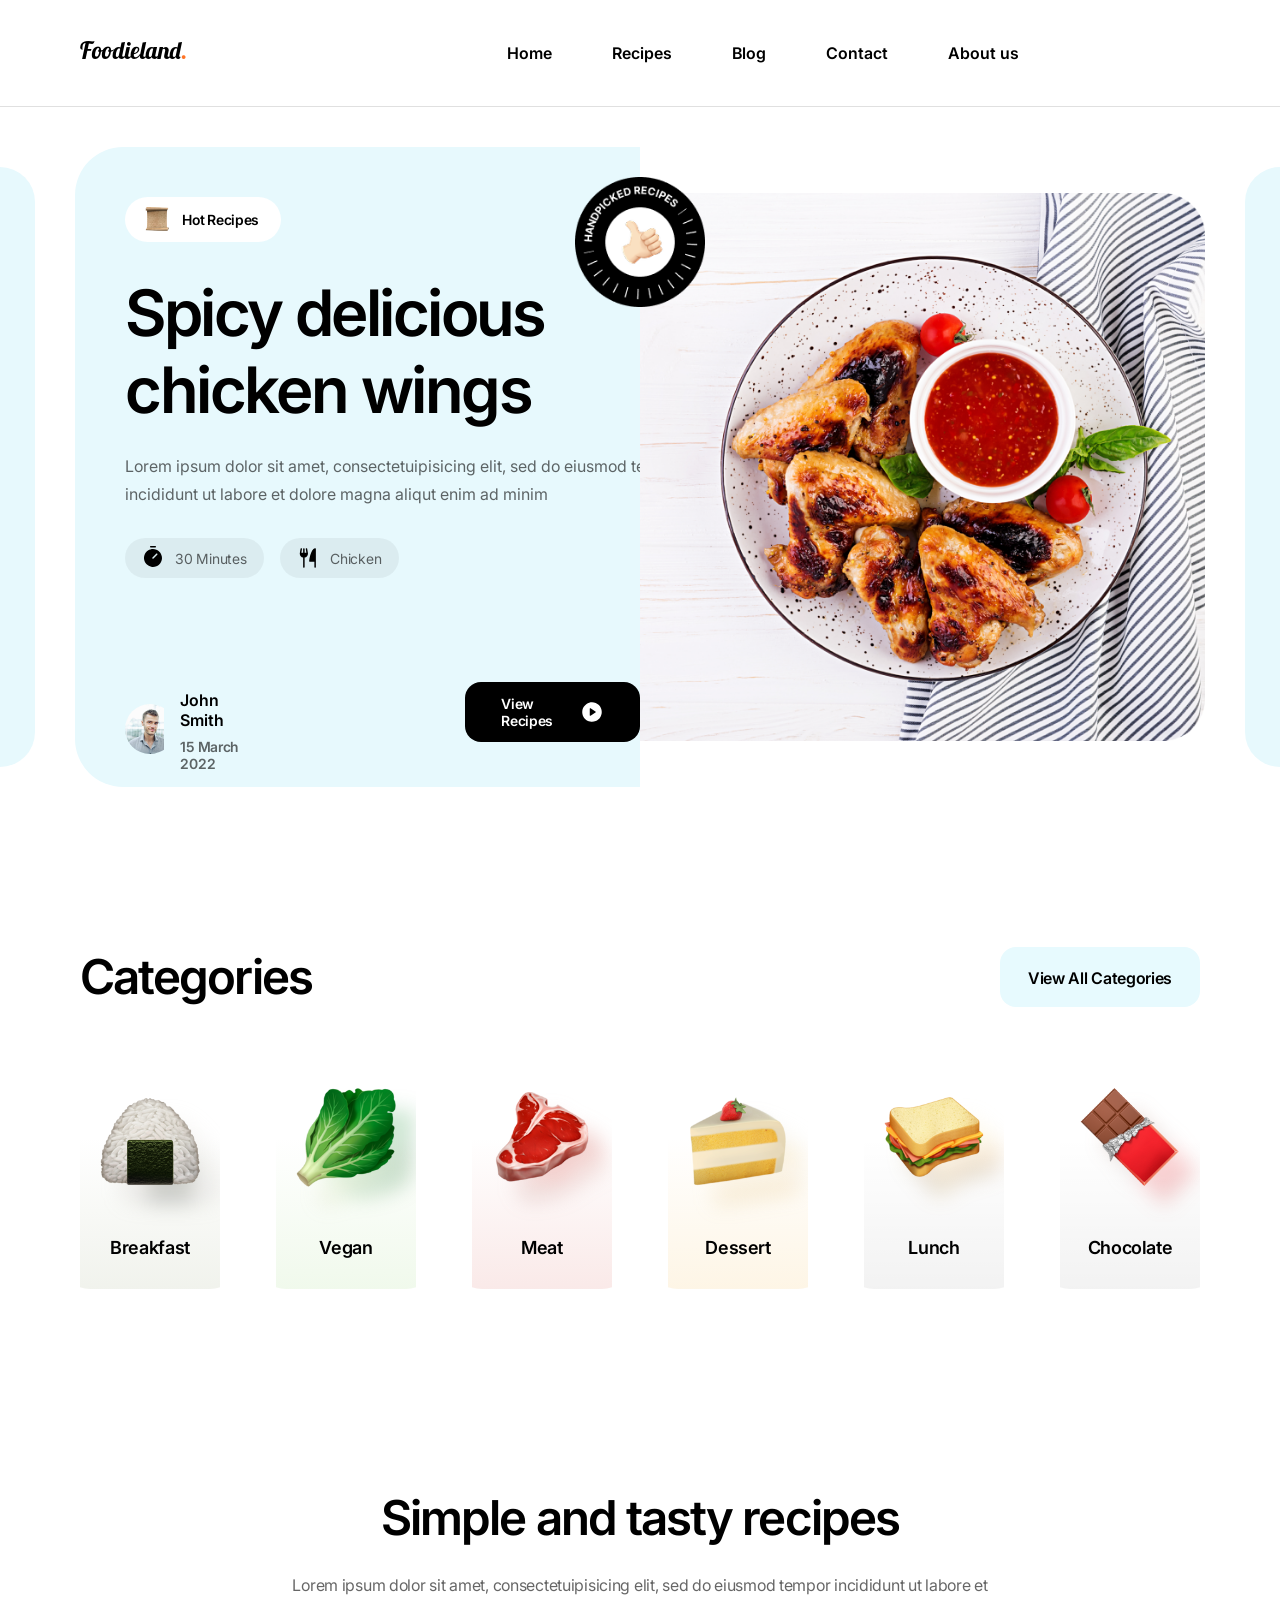
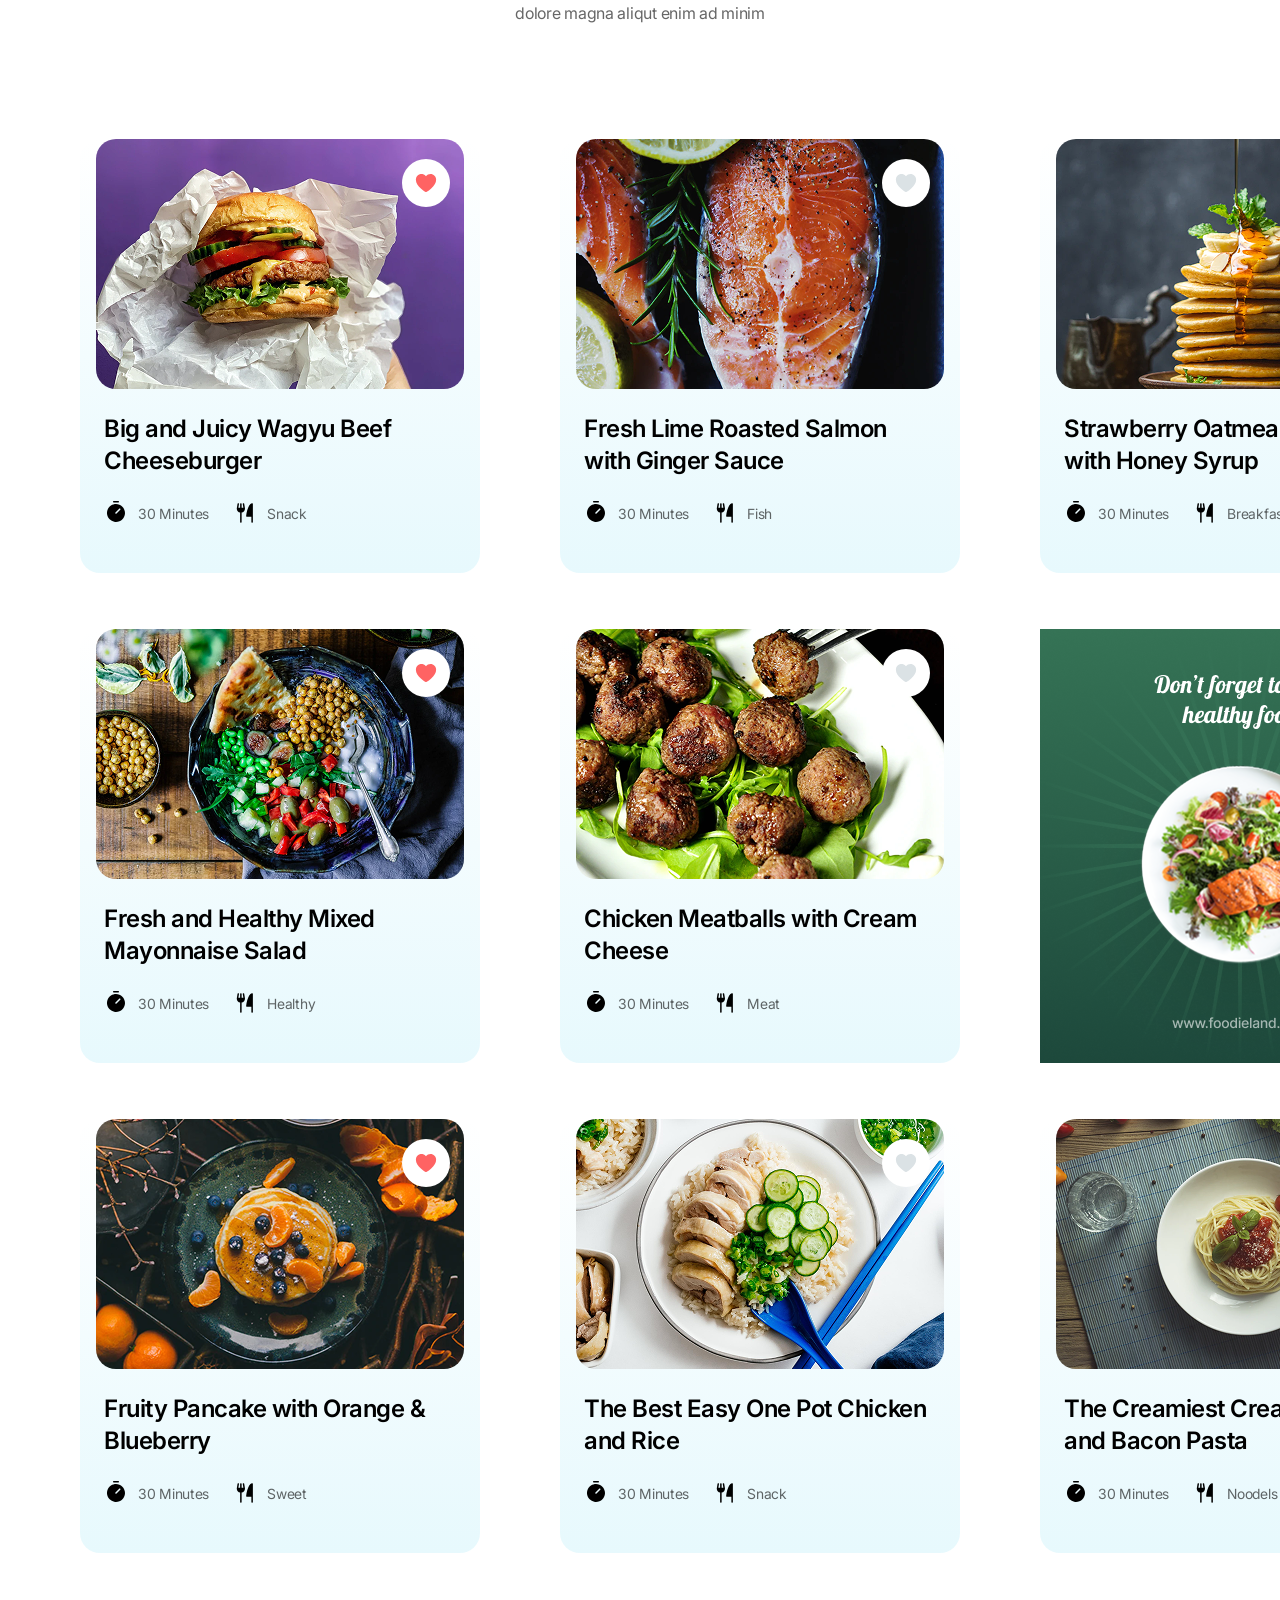
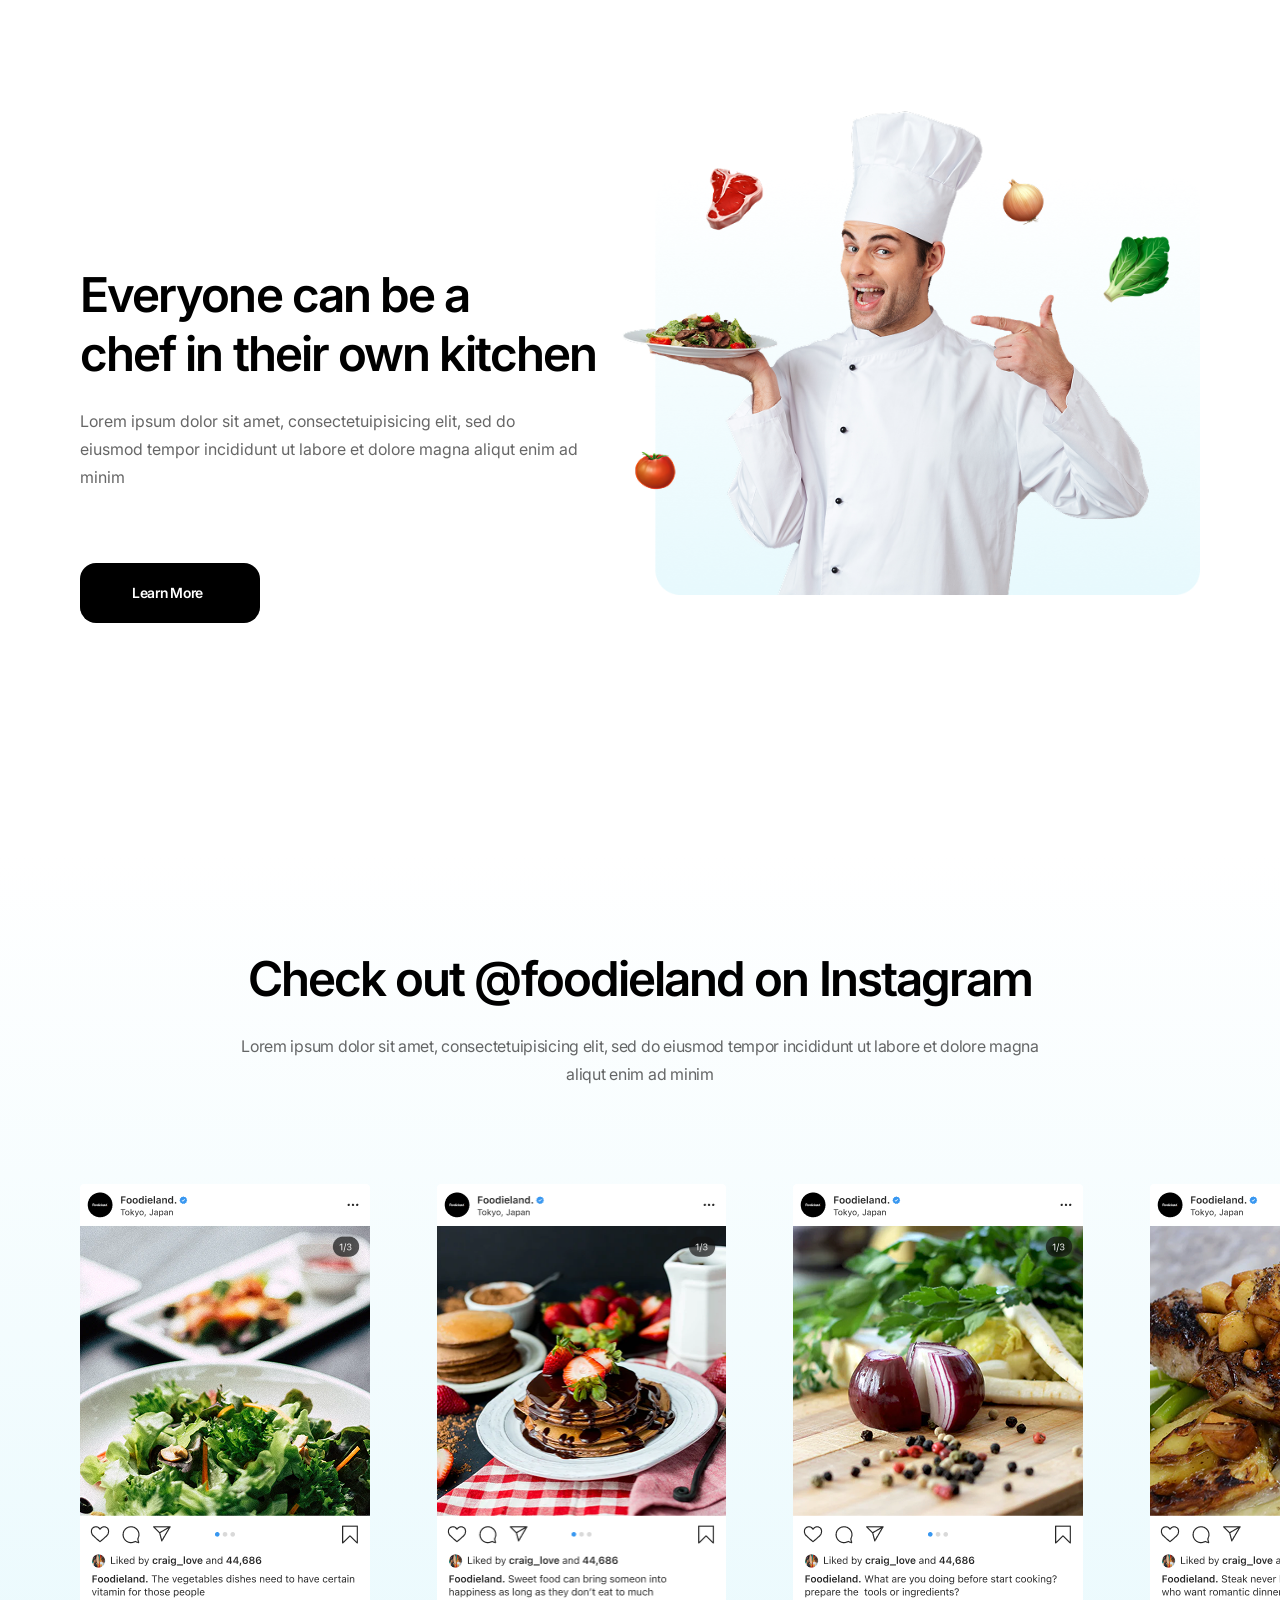
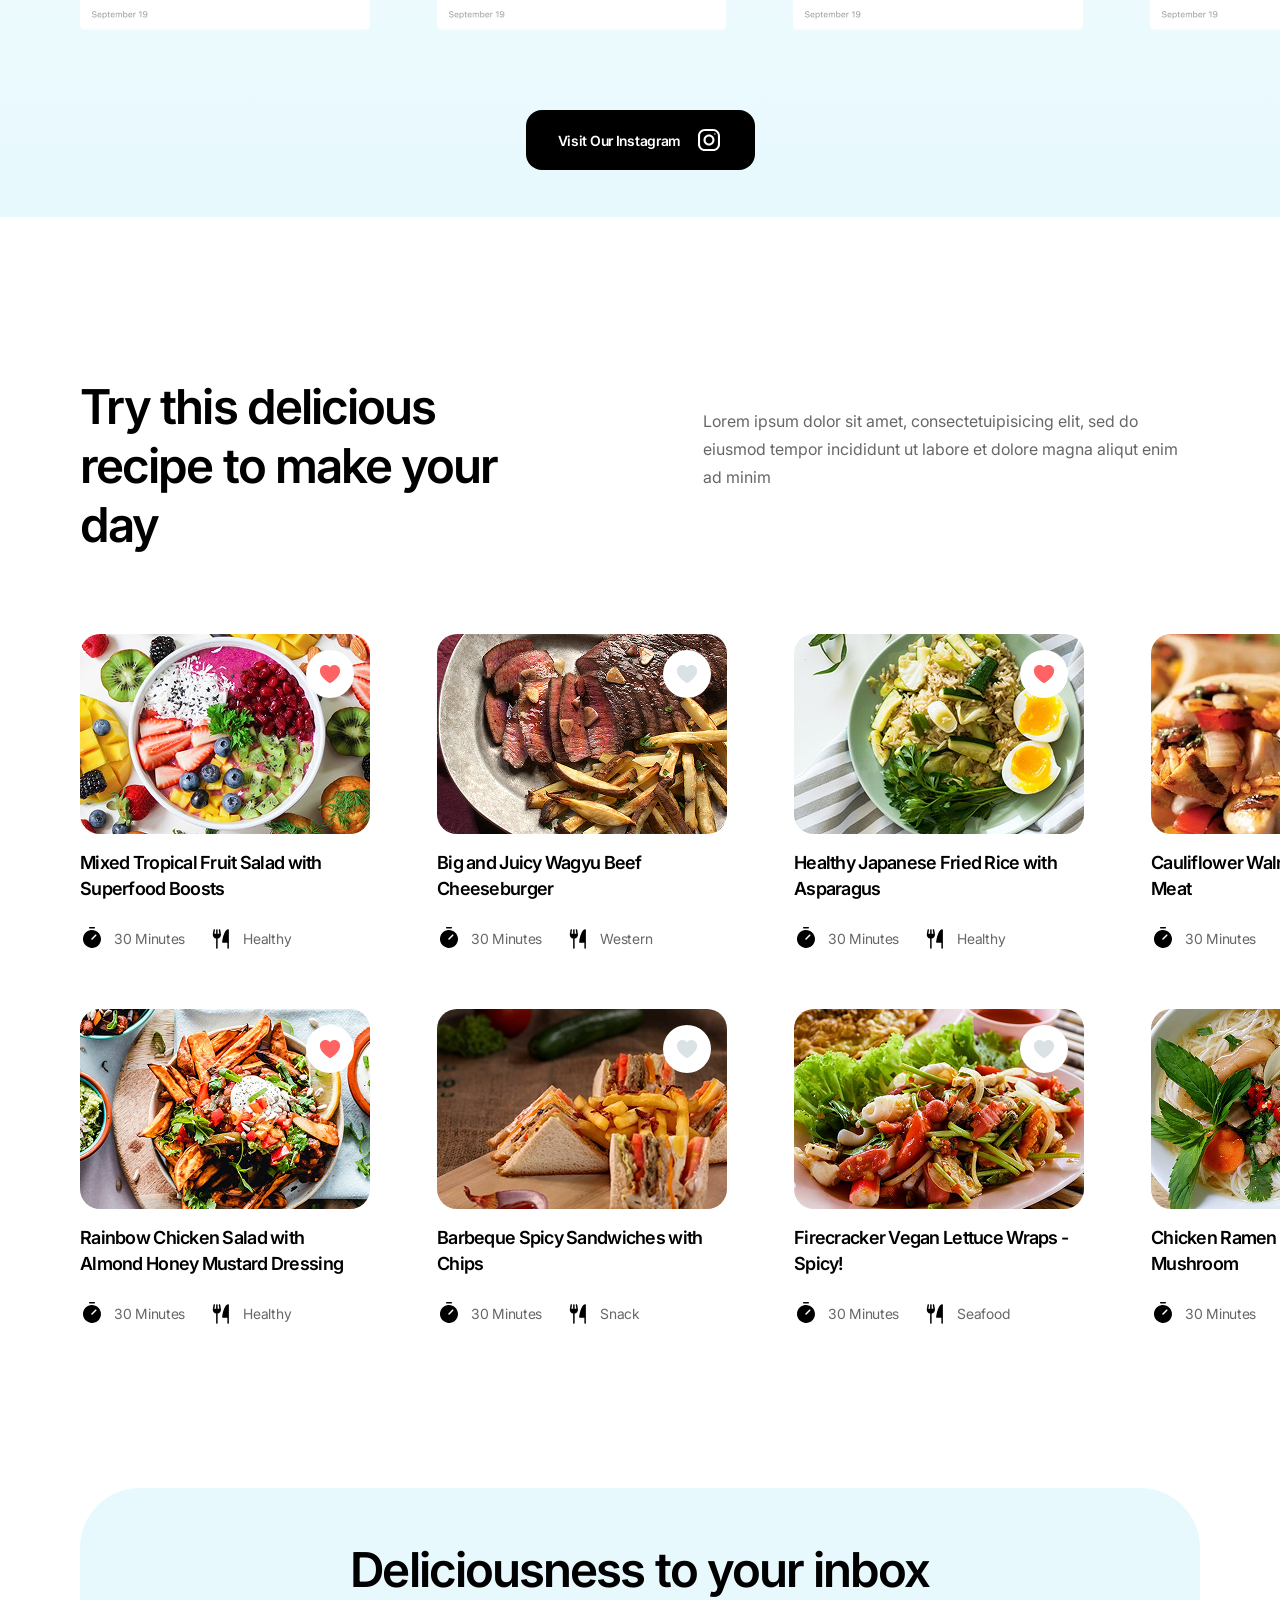
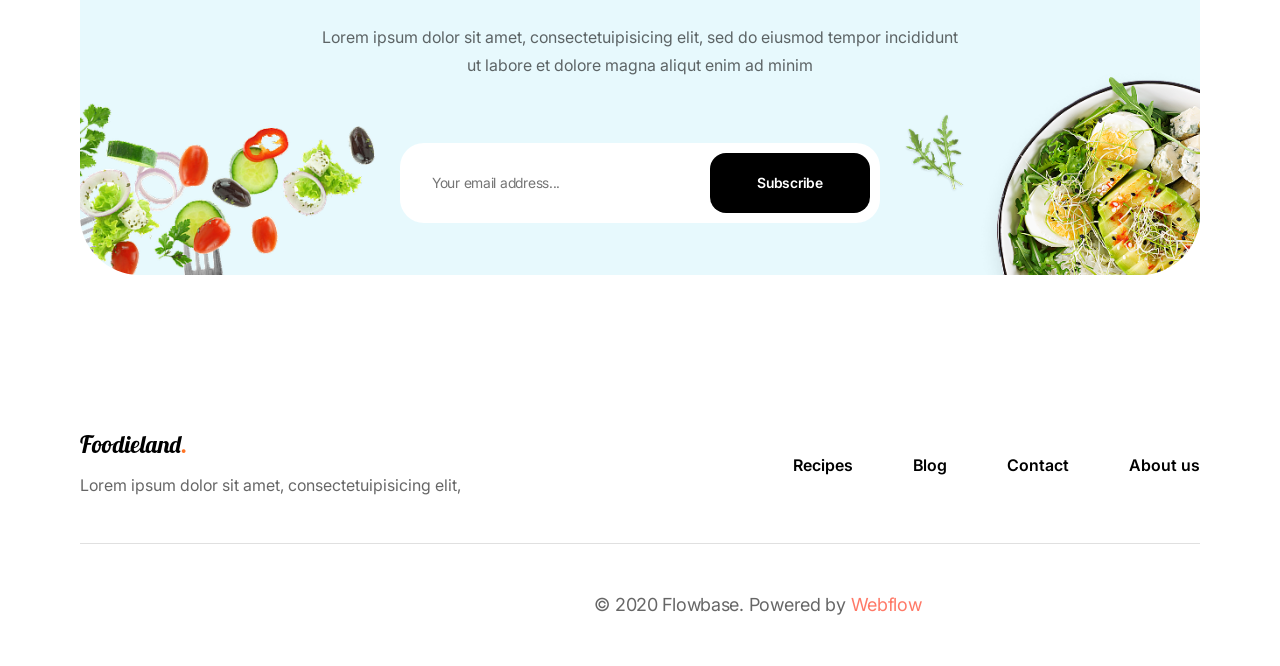
==== commit 9a6fae4a: "fixed static background colors" ====
--- a/index.html
+++ b/index.html
@@ -40,7 +40,7 @@
 
     <main class="container">
       <section class="carousel">
-        <img src="images/lside.png" />
+        <div class="lside"></div>
         <div class="recipe-card">
           <div class="blue-section">
             <div class="topic">
@@ -99,7 +99,7 @@
             class="badge"
           />
         </div>
-        <img src="images/rside.png" />
+        <div class="rside"></div>
       </section>
 
       <section class="categories">
--- a/styles/common.css
+++ b/styles/common.css
@@ -363,10 +363,13 @@
 
 .newsletter {
   margin-top: 160px;
-  background-image: url("../images/newsletter.svg");
-  background-size: 100% 100%;
+  background-image: url("../images/newsletter-cover.png");
+  border-radius: 60px;
+  background-color: #e7f9fd;
   aspect-ratio: 1280/442;
+  background-size: 100% auto;
   background-repeat: no-repeat;
+  background-position: bottom;
   display: flex;
   flex-direction: column;
   align-items: center;
--- a/styles/home_styles.css
+++ b/styles/home_styles.css
@@ -8,9 +8,22 @@
   margin-right: -80px;
 }
 
-.carousel > img {
+.carousel .rside,
+.carousel .lside {
+  background-color: #e7f9fd;
   height: 600px;
+  width: 40px;
   margin: 20px 0px;
+}
+
+.carousel .lside {
+  border-top-right-radius: 40px;
+  border-bottom-right-radius: 40px;
+}
+
+.carousel .rside {
+  border-top-left-radius: 40px;
+  border-bottom-left-radius: 40px;
 }
 
 .carousel .recipe-card {
@@ -26,7 +39,7 @@
 .carousel .blue-section {
   width: 50%;
   height: 100%;
-  background-image: url("../images/bluebg.png");
+  background-color: #e7f9fd;
   background-size: cover;
   background-position: center;
   background-repeat: no-repeat;
@@ -301,7 +314,11 @@
 }
 
 .recipes .recipes-grid article a {
-  background-image: url(../images/recipe_card.svg);
+  background: linear-gradient(
+    180deg,
+    rgba(231, 249, 253, 0) 0%,
+    rgba(231, 249, 253, 1) 100%
+  );
   background-size: cover;
   background-position: center;
   background-repeat: no-repeat;
@@ -397,7 +414,7 @@
 }
 
 .learn-more .chef {
-  background-image: url(../images/chef.svg);
+  background-image: url(../images/chef.png);
   background-size: contain;
   background-repeat: no-repeat;
   width: 710px;
@@ -451,7 +468,11 @@
   flex-direction: column;
   margin-left: -80px;
   margin-right: -80px;
-  background-image: url(../images/instacard.png);
+  background: linear-gradient(
+    180deg,
+    rgba(231, 249, 253, 0) 0%,
+    rgba(231, 249, 253, 1) 100%
+  );
   height: 964px;
 }
 
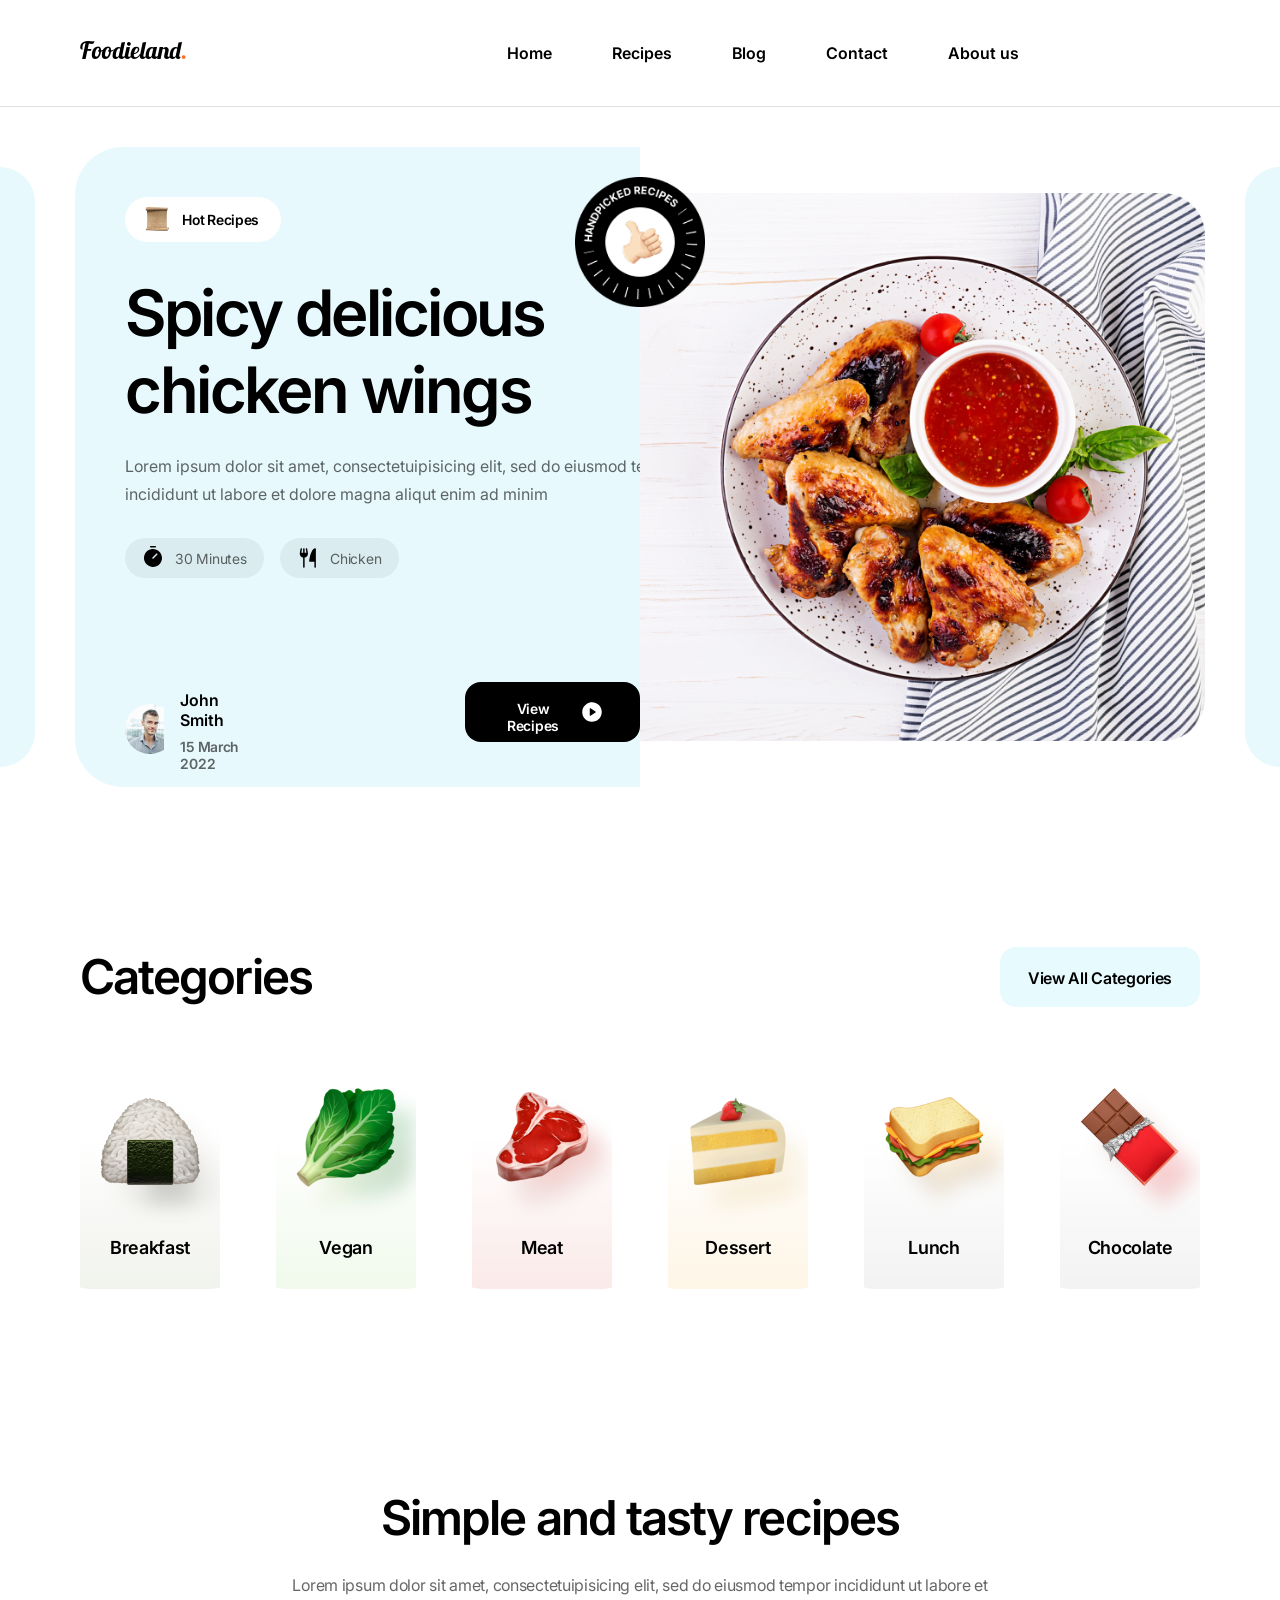
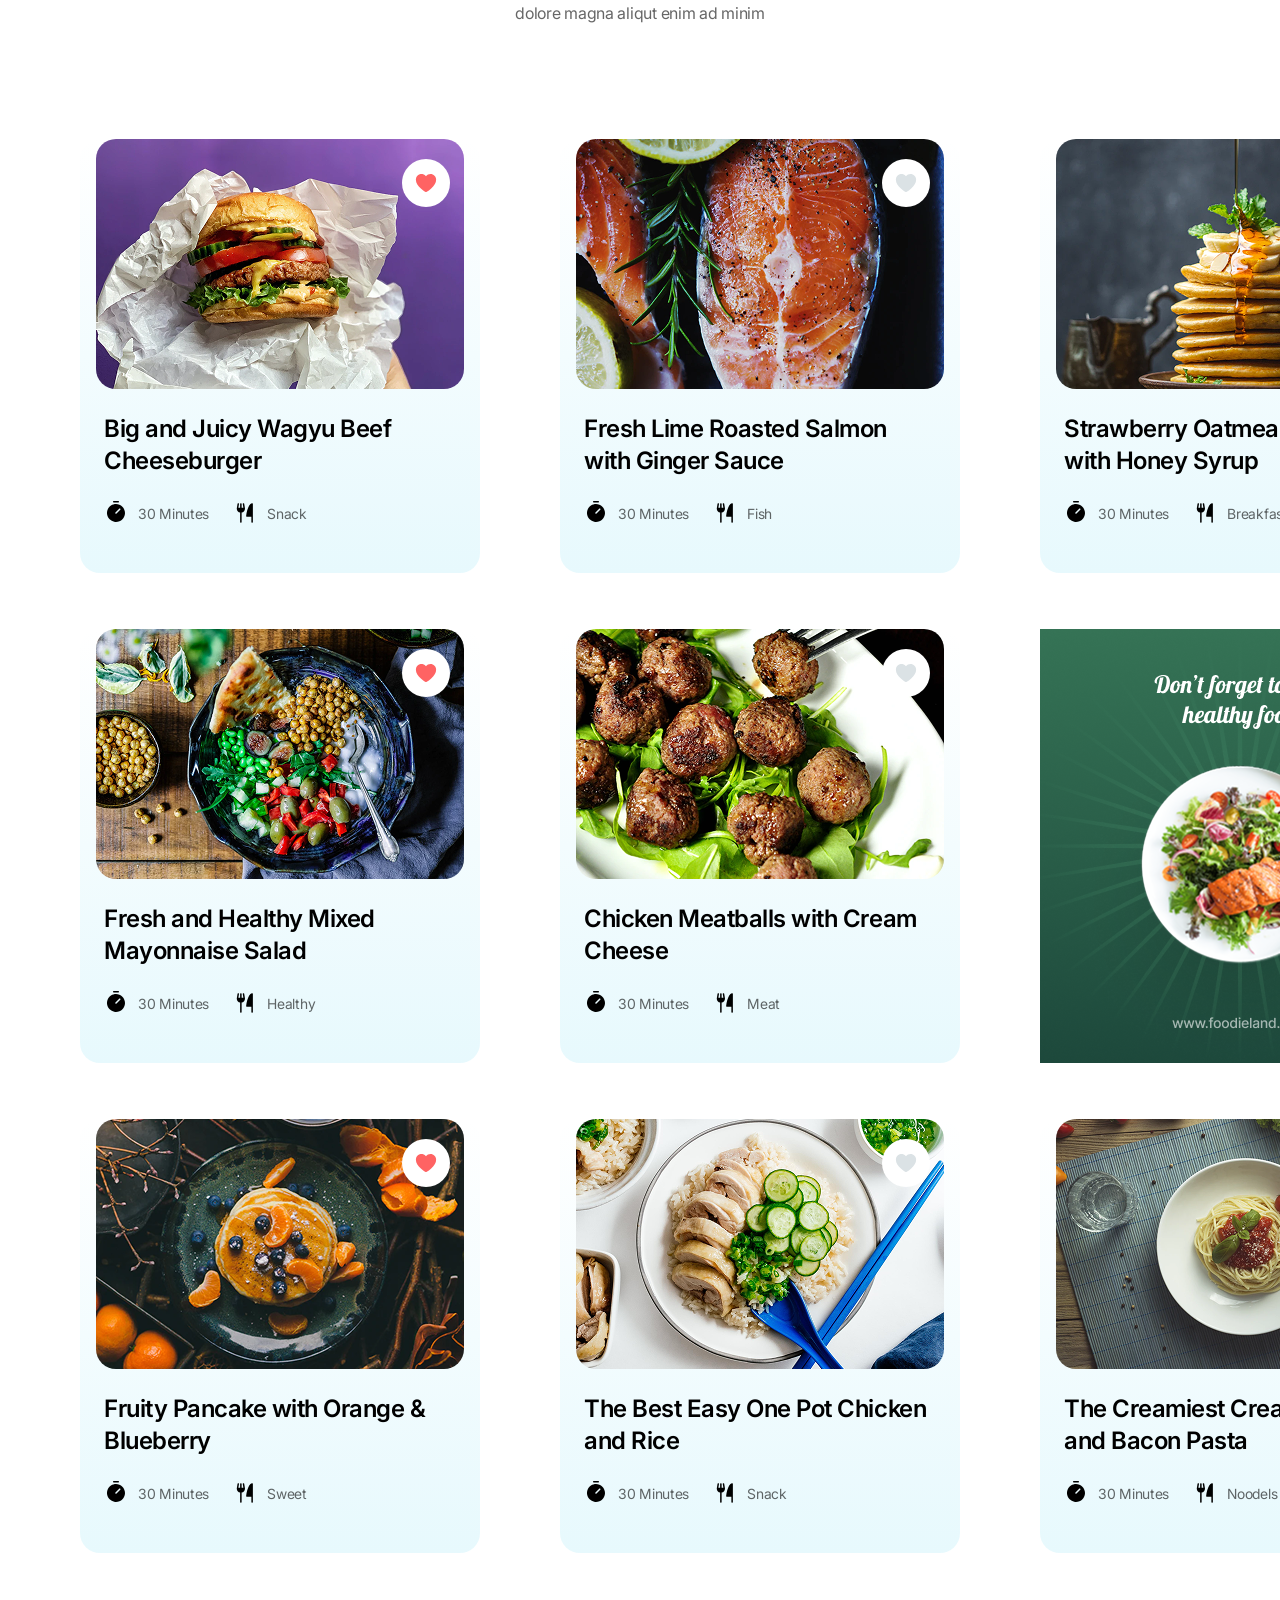
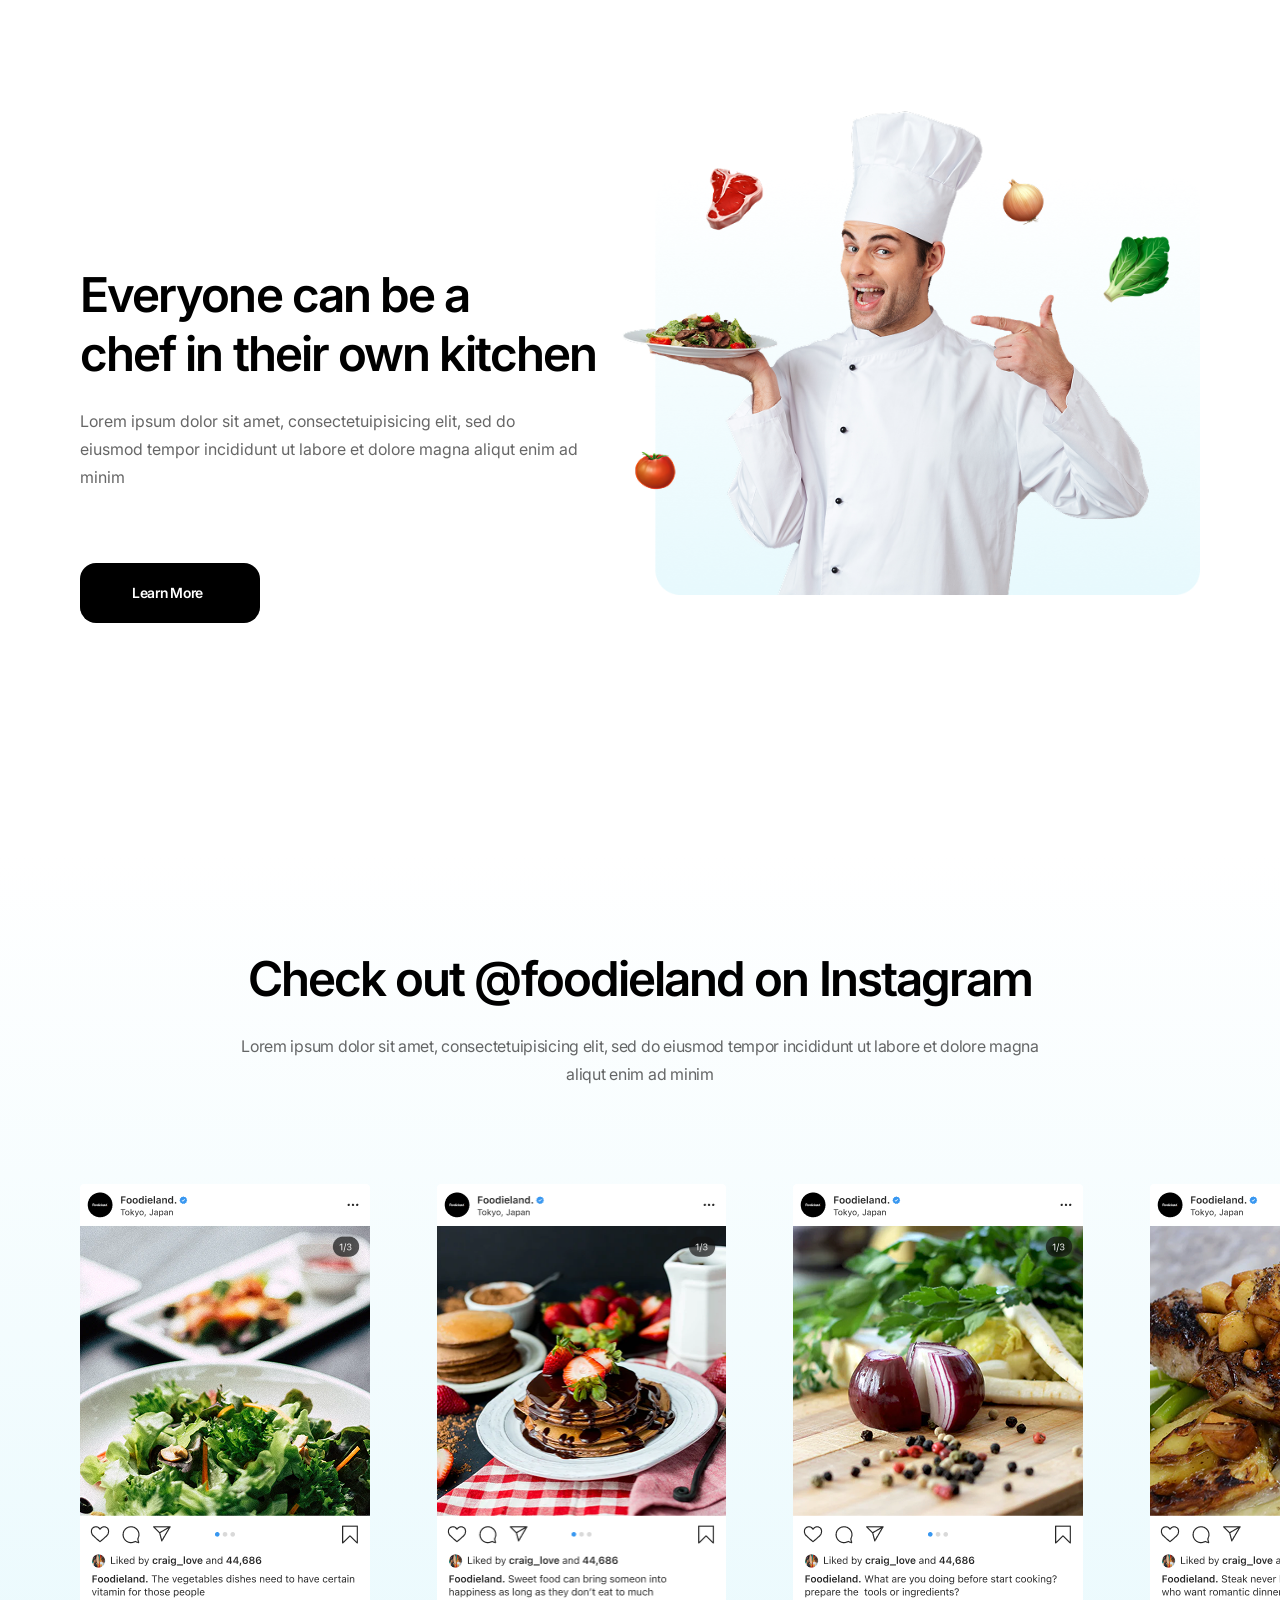
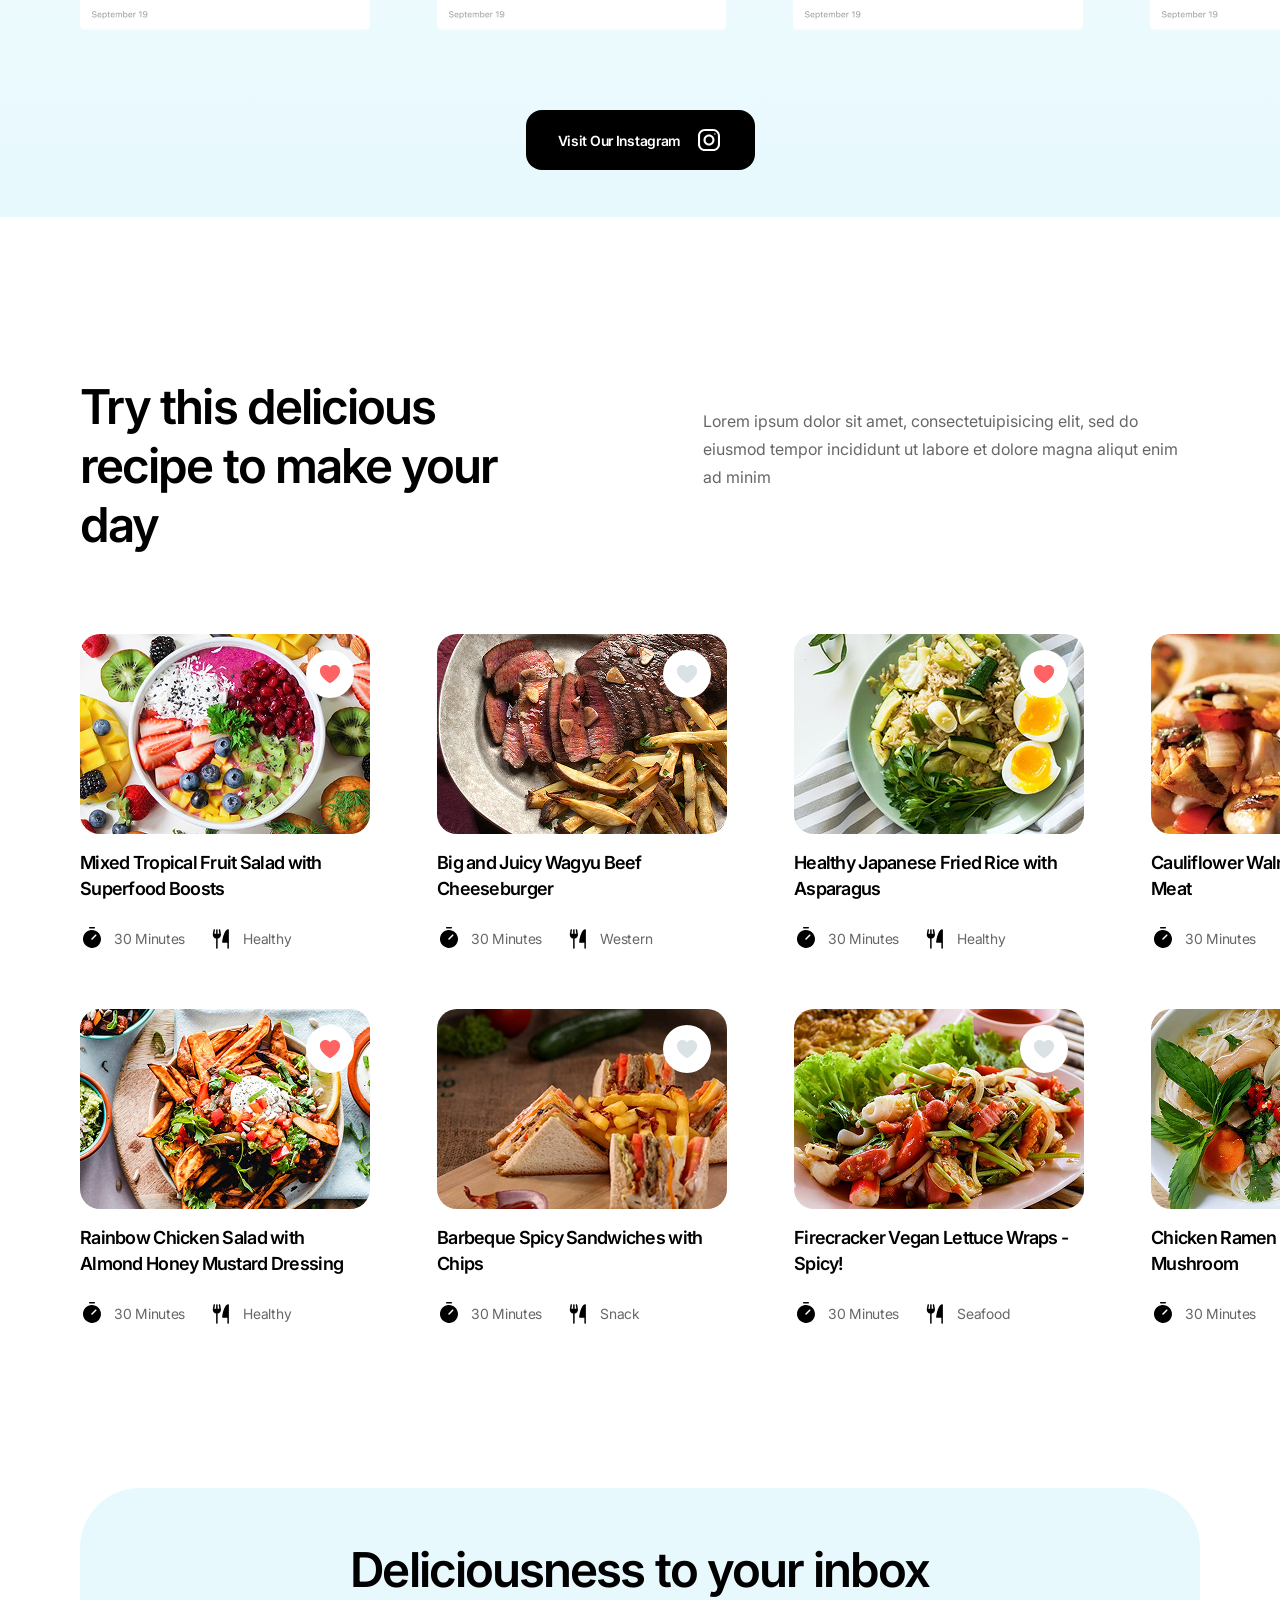
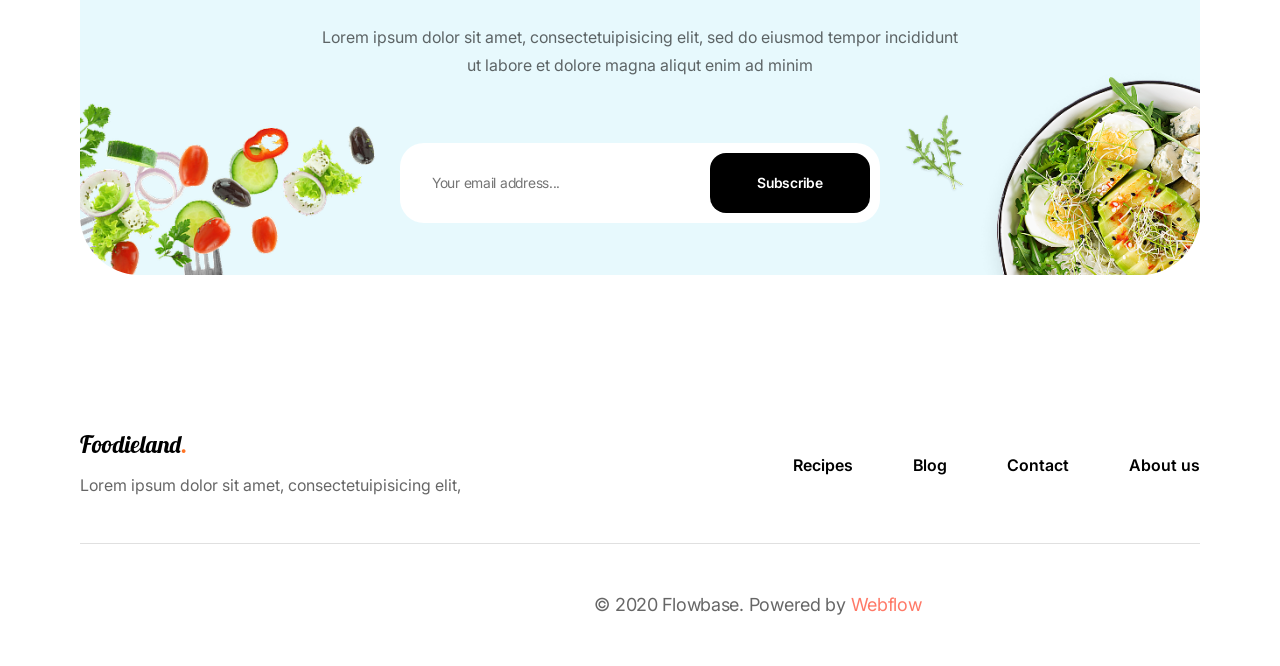
==== commit b4fc41b9: "added javascript functionality and design pics" ====
--- a/index.html
+++ b/index.html
@@ -6,7 +6,6 @@
     <title>Home Page</title>
     <link rel="stylesheet" href="styles/common.css" />
     <link rel="stylesheet" href="styles/home_styles.css" />
-    <link rel="stylesheet" />
   </head>
 
   <body>
@@ -18,12 +17,12 @@
           >
         </div>
         <nav>
-          <a href="index.html">Home</a>
-          <a href="recipes.html">Recipes</a>
-          <a href="blog.html">Blog</a>
-          <a href="contact.html">Contact</a>
-          <a href="about_us.html">About us</a>
-        </nav>
+  <a href="index.html" data-page="index.html">Home</a>
+  <a href="recipe.html" data-page="recipe.html">Recipes</a>
+  <a href="blog.html" data-page="blog.html">Blog</a>
+  <a href="contact.html" data-page="contact.html">Contact</a>
+  <a href="about_us.html" data-page="about_us.html">About us</a>
+</nav>
         <div class="social-links">
           <a href="facebook.com">
             <img src="images/facebook.svg" alt="Facebook icon" />
@@ -76,12 +75,12 @@
                   <p class="date">15 March 2022</p>
                 </div>
               </div>
-              <a href="recipe.html">
+              <button id="view-recipe-btn">
                 <div>
                   <p>View Recipes</p>
                   <img src="images/play.svg" />
                 </div>
-              </a>
+              </button>
             </div>
           </div>
 
@@ -792,11 +791,11 @@
         </div>
 
         <nav>
-          <a href="recipes.html">Recipes</a>
-          <a href="blog.html">Blog</a>
-          <a href="contact.html">Contact</a>
-          <a href="about_us.html">About us</a>
-        </nav>
+  <a href="recipe.html" data-page="recipe.html">Recipes</a>
+  <a href="blog.html" data-page="blog.html">Blog</a>
+  <a href="contact.html" data-page="contact.html">Contact</a>
+  <a href="about_us.html" data-page="about_us.html">About us</a>
+</nav>
       </div>
 
       <div class="footer-row footer-bottom">
@@ -820,5 +819,8 @@
         </div>
       </div>
     </footer>
+    
+    <script src="scripts/common.js"></script>
+    <script src="scripts/home_script.js"></script>
   </body>
 </html>
--- a/styles/common.css
+++ b/styles/common.css
@@ -75,7 +75,7 @@
   border: none;
 }
 
-input:focus {
+input:focus,textarea:focus {
   outline: none;
 }
 
--- a/styles/home_styles.css
+++ b/styles/home_styles.css
@@ -155,19 +155,19 @@
   gap: 210px;
 }
 
-.carousel .card-bottom a div {
+.carousel .card-bottom button div {
   display: flex;
   gap: 15px;
 }
 
-.carousel .card-bottom a p {
+.carousel .card-bottom button p {
   font-size: 14px;
   letter-spacing: -0.28px;
   font-weight: 600;
   align-self: center;
 }
 
-.carousel .card-bottom a {
+.carousel .card-bottom button {
   display: flex;
   padding: 18px 36px;
   color: white;
@@ -178,7 +178,7 @@
   height: 60px;
 }
 
-.carousel .card-bottom a img {
+.carousel .card-bottom button img {
   height: 24px;
   width: 24px;
 }
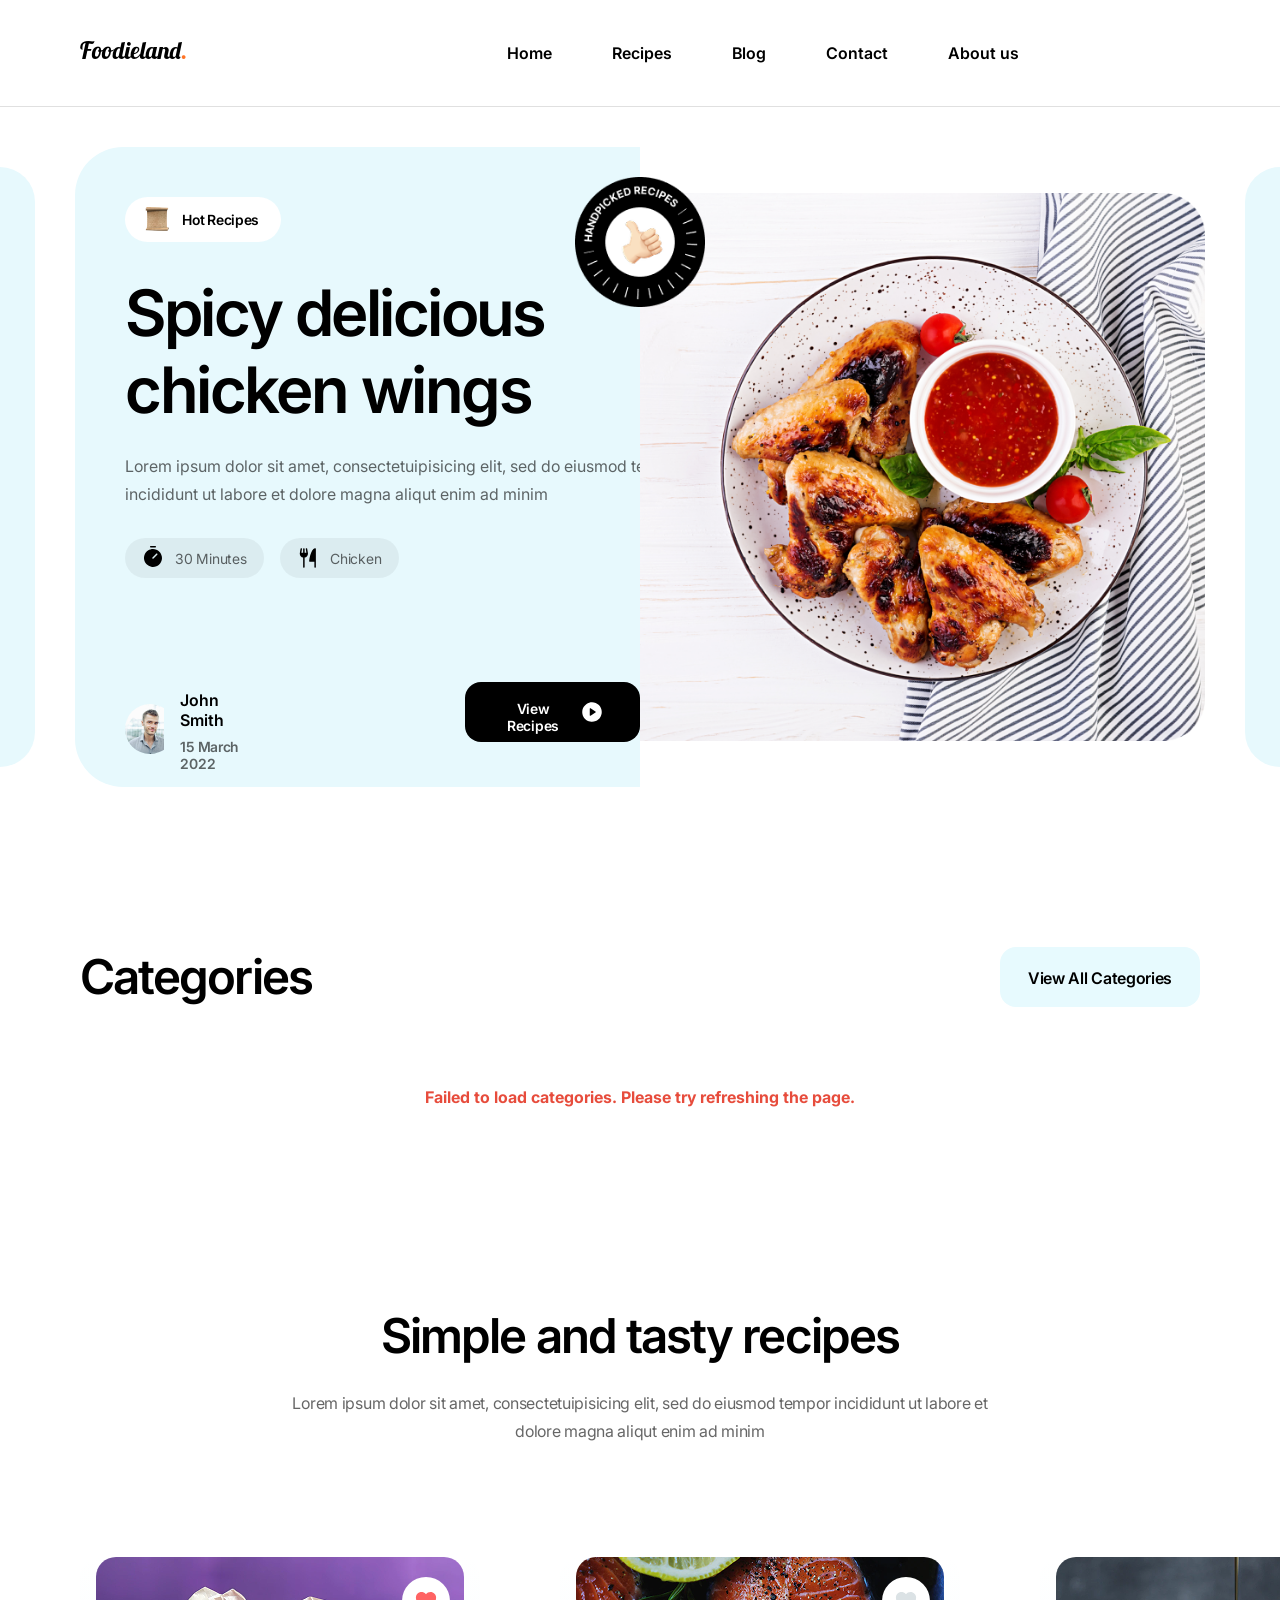
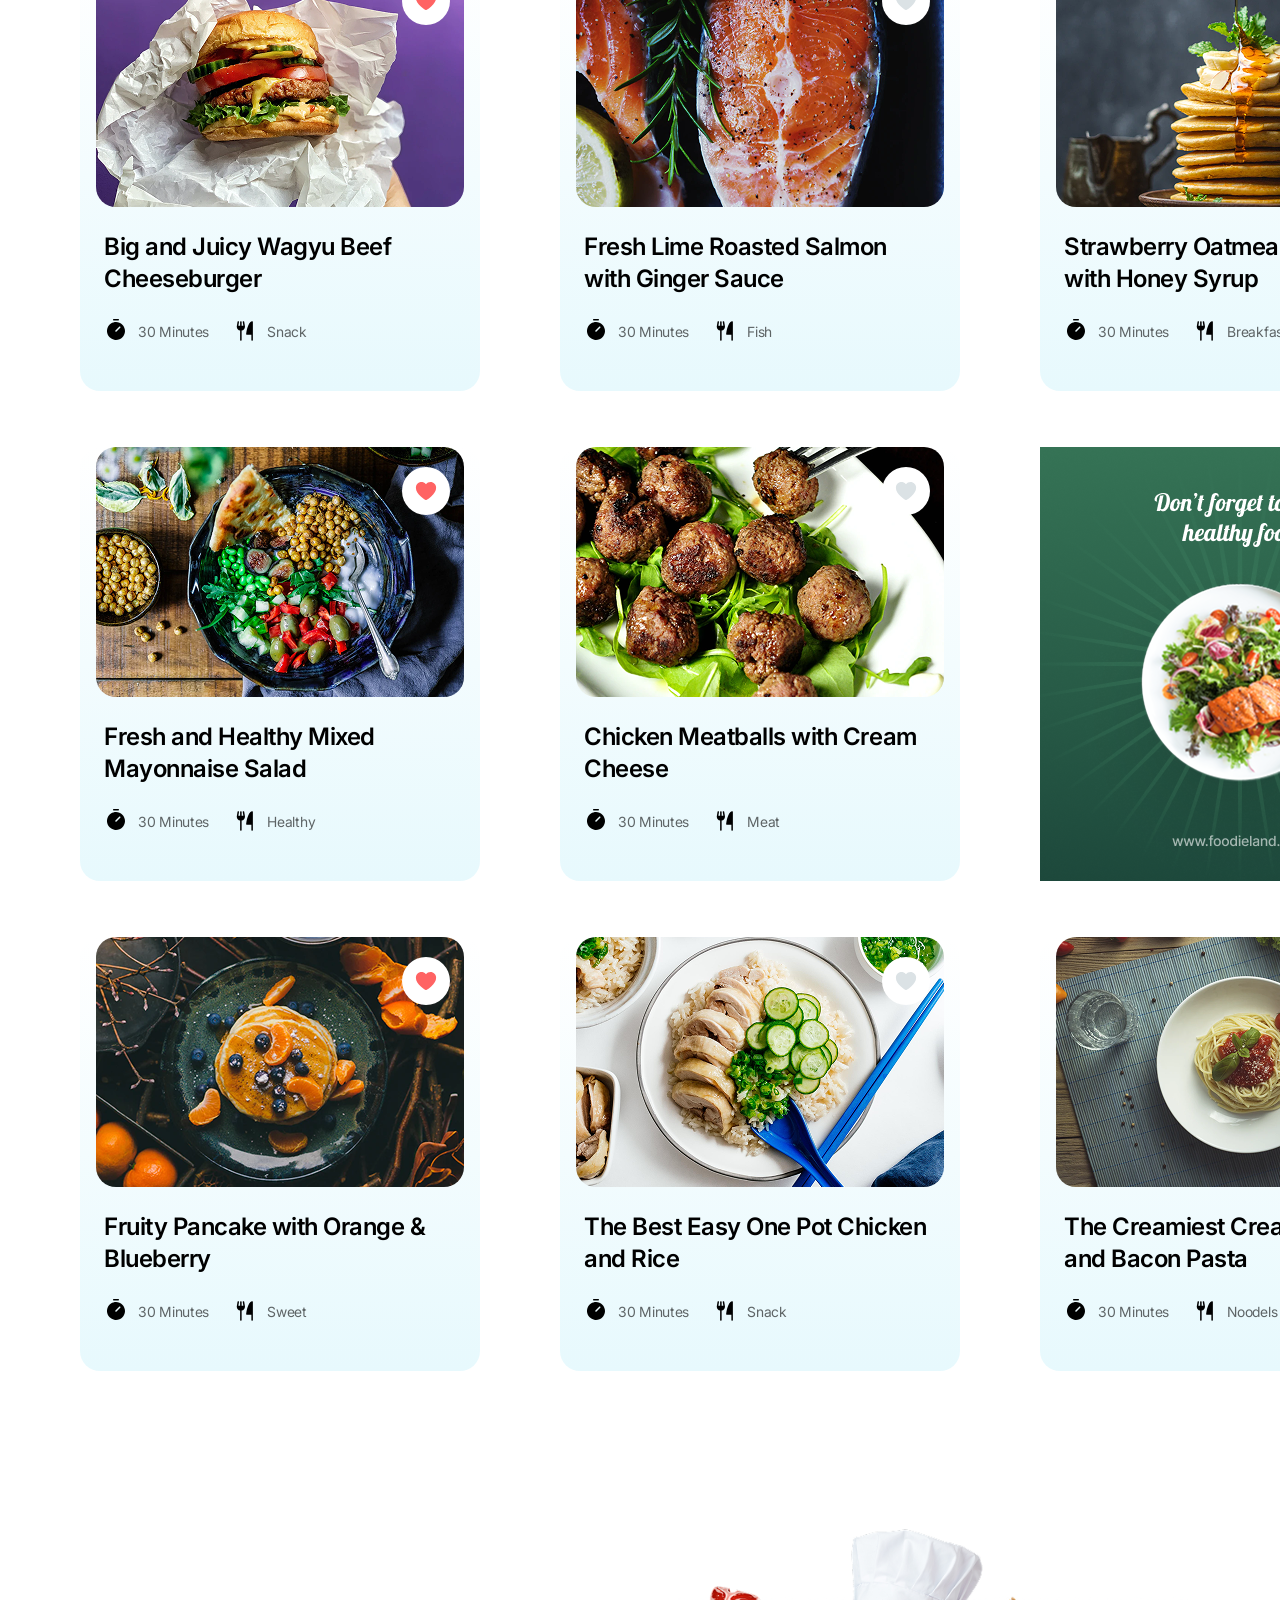
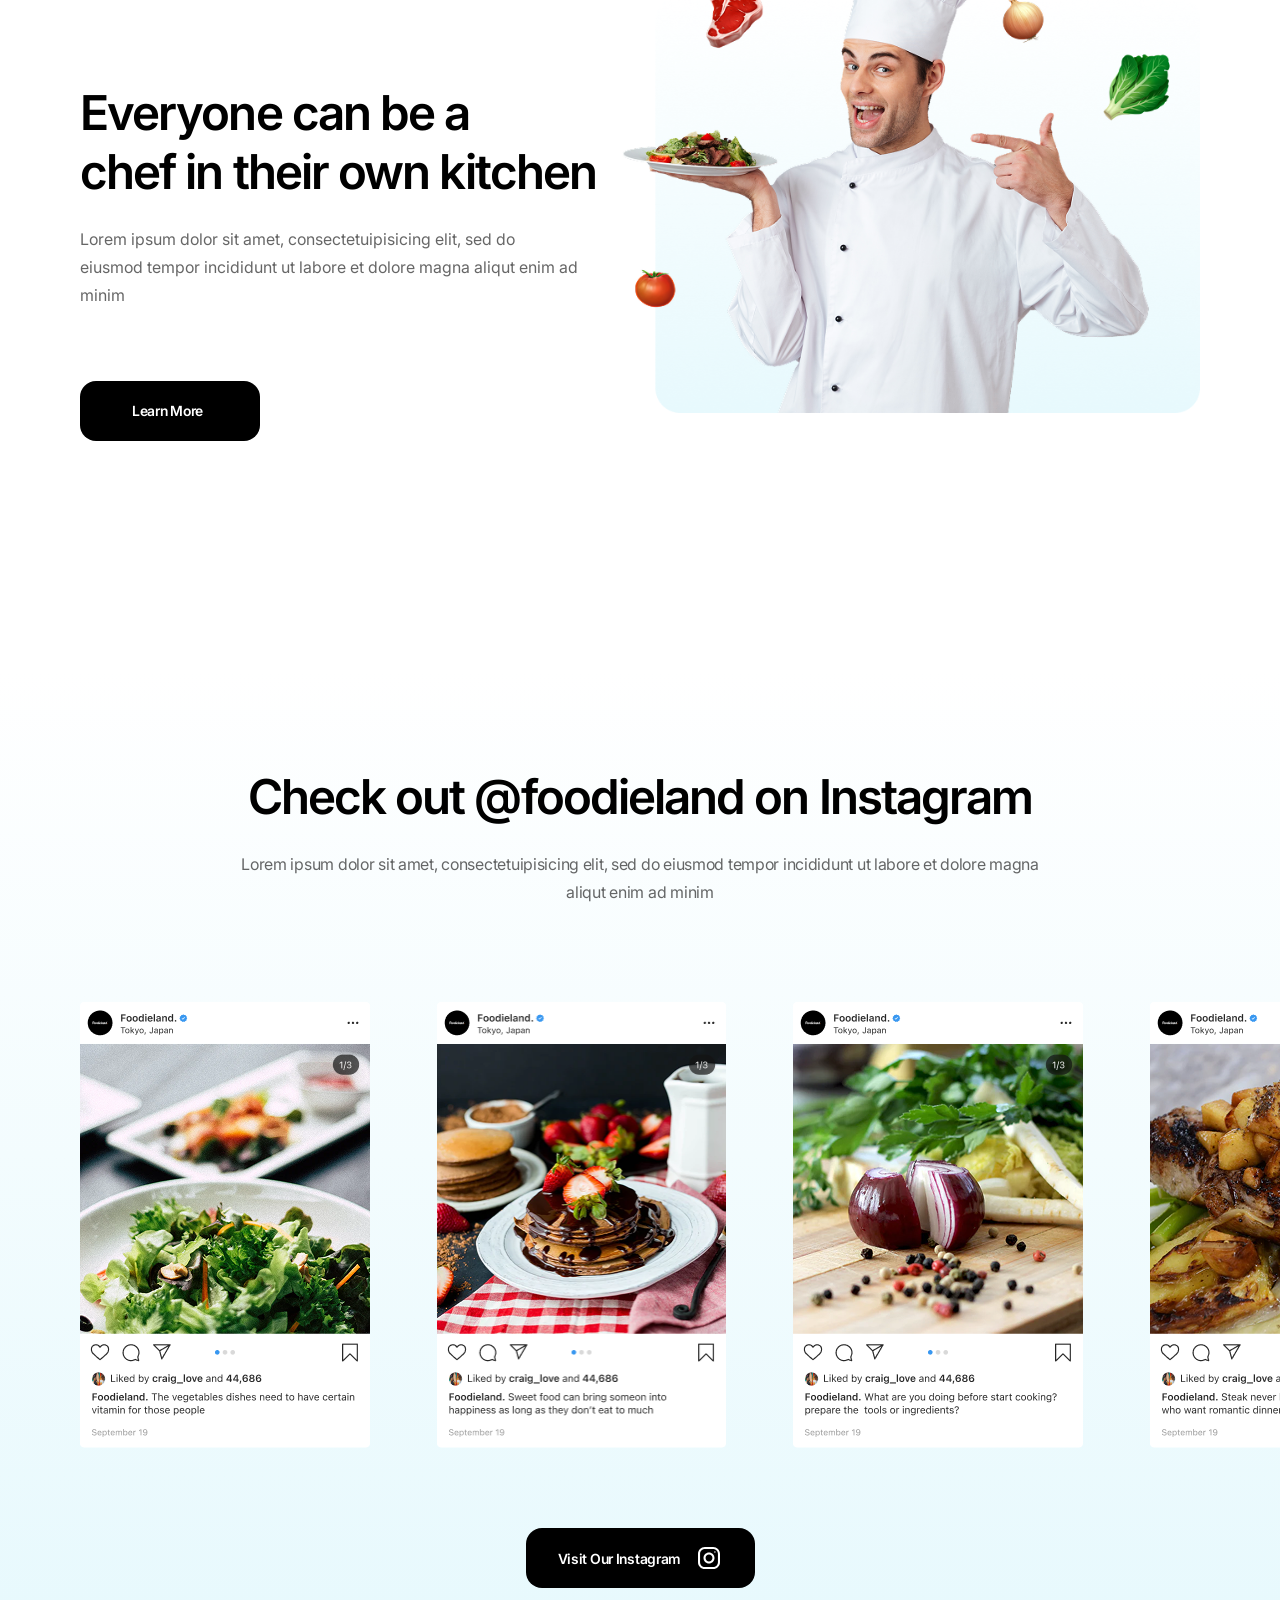
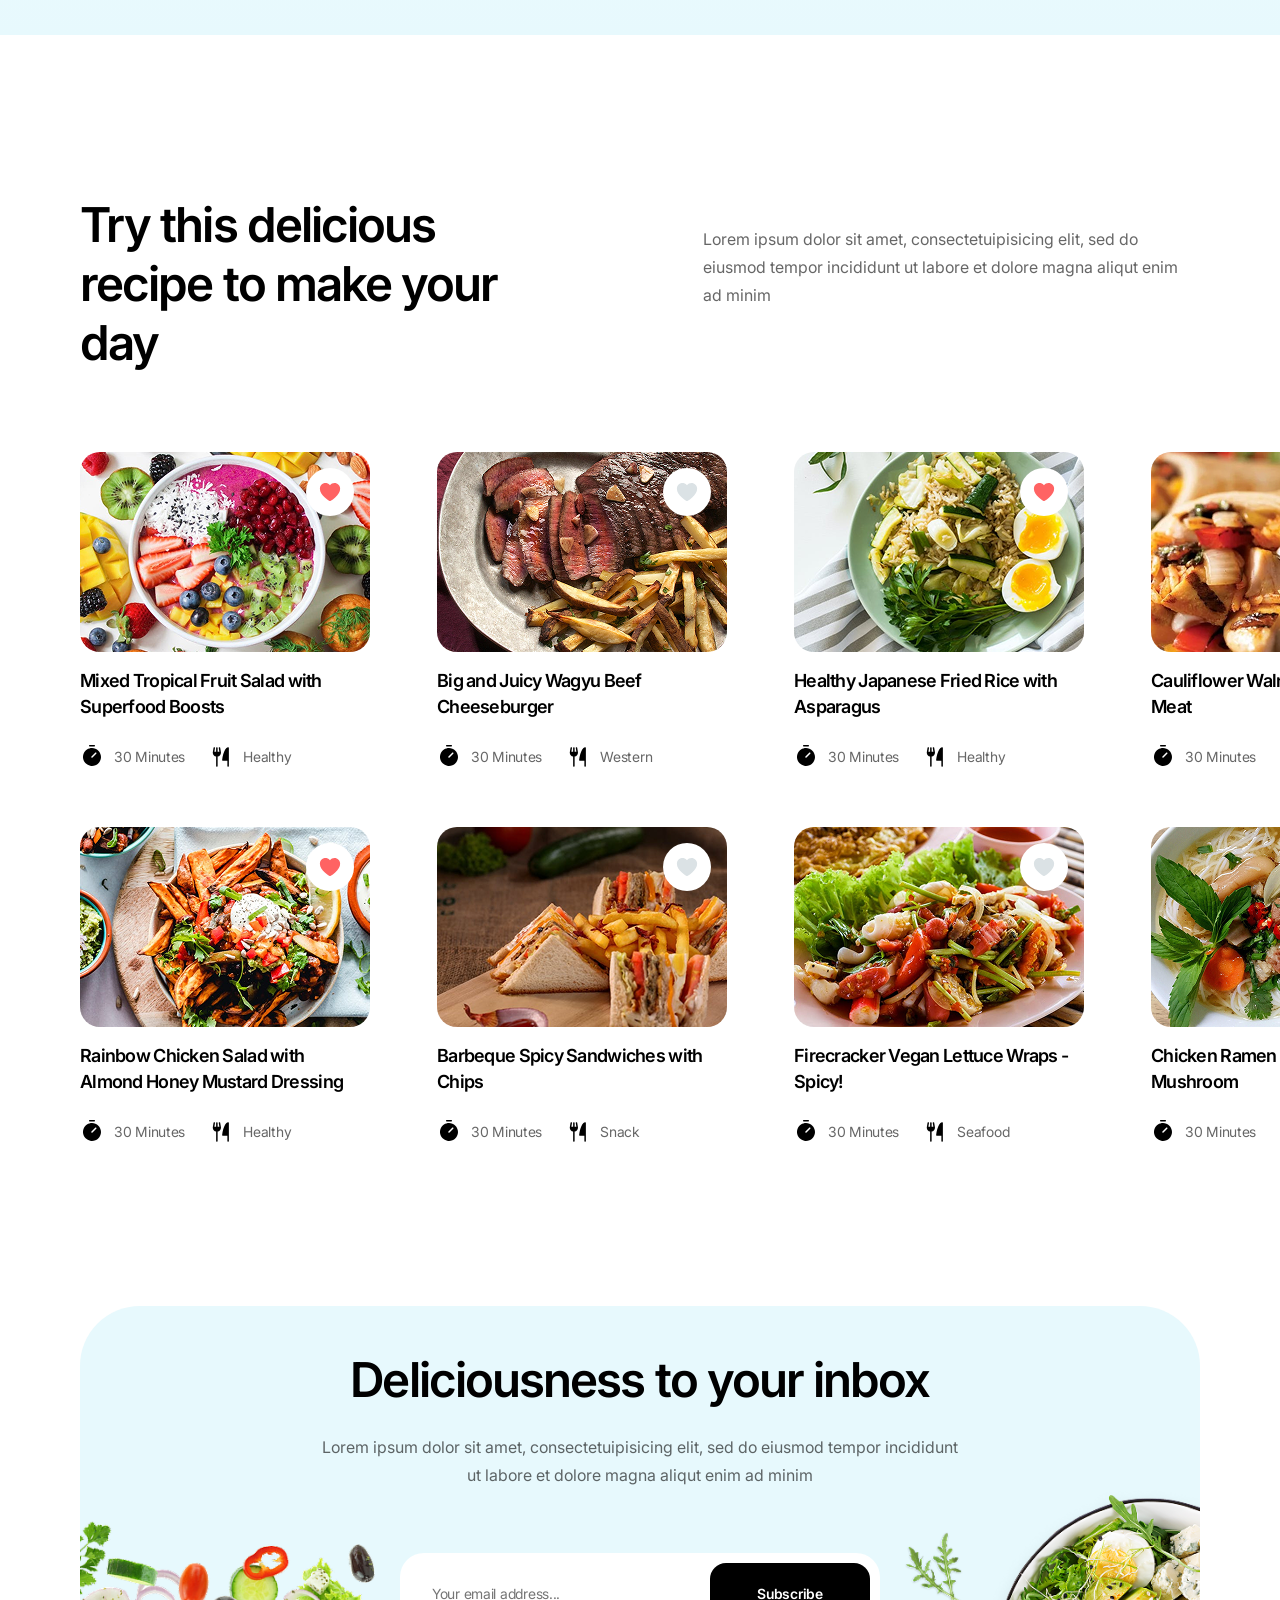
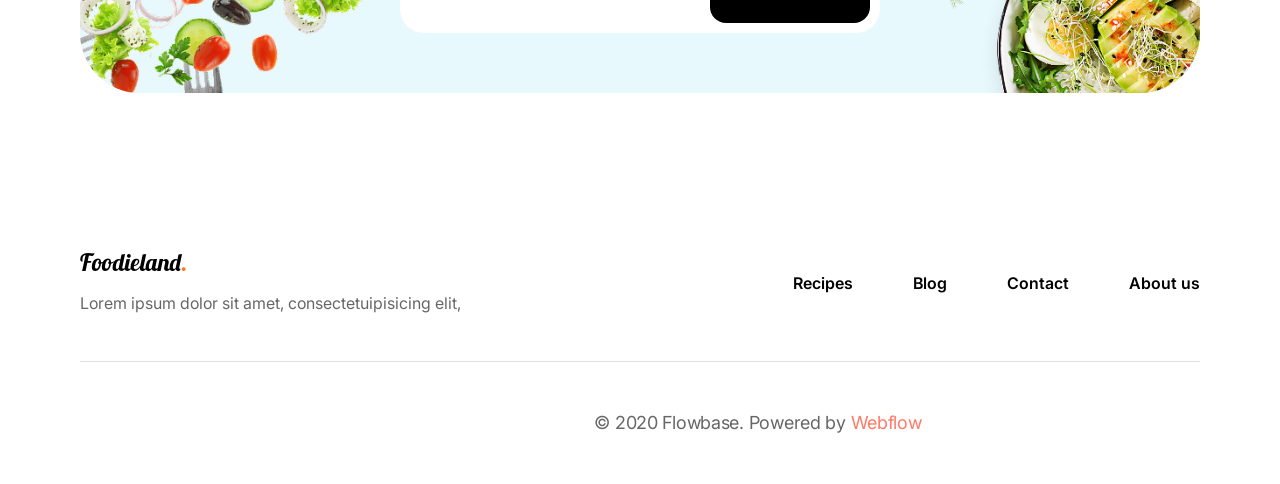
==== commit 09c9cb8a: "added dynamic content loading and mobile support" ====
--- a/index.html
+++ b/index.html
@@ -10,19 +10,814 @@
 
   <body>
     <header>
-      <div class="container">
-        <div class="logo">
-          <span class="logo-text"
-            >Foodieland<span class="logo-accent">.</span></span
-          >
-        </div>
+  <div class="container">
+    <div class="logo">
+      <span class="logo-text">Foodieland<span class="logo-accent">.</span></span>
+    </div>
+
+    <nav class="nav-menu">
+      <a href="index.html" data-page="index.html">Home</a>
+      <a href="recipe.html" data-page="recipe.html">Recipes</a>
+      <a href="blog.html" data-page="blog.html">Blog</a>
+      <a href="contact.html" data-page="contact.html">Contact</a>
+      <a href="about_us.html" data-page="about_us.html">About us</a>
+      <div class="mobile-social-links">
+        <a href="facebook.com">
+          <img src="images/facebook.svg" alt="Facebook icon" />
+        </a>
+        <a href="x.com">
+          <img src="images/twitter.svg" alt="X icon" />
+        </a>
+        <a href="Instagram.com">
+          <img src="images/instagram.svg" alt="Instagram icon" />
+        </a>
+      </div>
+    </nav>
+
+    <div class="social-links">
+      <a href="facebook.com">
+        <img src="images/facebook.svg" alt="Facebook icon" />
+      </a>
+      <a href="x.com">
+        <img src="images/twitter.svg" alt="X icon" />
+      </a>
+      <a href="Instagram.com">
+        <img src="images/instagram.svg" alt="Instagram icon" />
+      </a>
+    </div>
+
+    <div class="hamburger">
+      <span class="bar"></span>
+      <span class="bar"></span>
+      <span class="bar"></span>
+    </div>
+
+  </div>
+</header>
+
+    <main class="container">
+      <section class="carousel">
+        <div class="lside"></div>
+        <div class="recipe-card">
+          <div class="blue-section">
+            <div class="topic">
+              <img src="images/scroll.svg" />
+              <h3>Hot Recipes</h3>
+            </div>
+
+            <div class="properties">
+              <h3>Spicy delicious chicken wings</h3>
+              <p>
+                Lorem ipsum dolor sit amet, consectetuipisicing elit, sed do
+                eiusmod tempor incididunt ut labore et dolore magna aliqut enim
+                ad minim
+              </p>
+            </div>
+
+            <div class="info">
+              <div class="time">
+                <img src="images/timer.svg" />
+                <p>30 Minutes</p>
+              </div>
+              <div class="type">
+                <img src="images/forkknife.svg" />
+                <p>Chicken</p>
+              </div>
+            </div>
+
+            <div class="card-bottom">
+              <div class="profile">
+                <div class="avatar"></div>
+                <div class="publish">
+                  <p class="author">John Smith</p>
+                  <p class="date">15 March 2022</p>
+                </div>
+              </div>
+              <button id="view-recipe-btn">
+                <div>
+                  <p>View Recipes</p>
+                  <img src="images/play.svg" />
+                </div>
+              </button>
+            </div>
+          </div>
+
+          <div class="food-section">
+            <img
+              src="images/plate.png"
+              alt="Chicken wings on plate"
+              class="plate"
+            />
+          </div>
+
+          <img
+            src="images/badge.png"
+            alt="Handpicked recipes badge"
+            class="badge"
+          />
+        </div>
+        <div class="rside"></div>
+      </section>
+
+      <section class="categories">
+        <div class="heading">
+          <h3>Categories</h3>
+          <a href="categories.html">View All Categories</a>
+        </div>
+        <div class="cat-list" id="category-list">
+        </div>
+      </section>
+
+      <section class="recipes">
+        <div class="attribution">
+          <h1>Simple and tasty recipes</h1>
+          <p>
+            Lorem ipsum dolor sit amet, consectetuipisicing elit, sed do eiusmod
+            tempor incididunt ut labore et dolore magna aliqut enim ad minim
+          </p>
+        </div>
+
+        <div class="recipes-grid">
+          <article>
+            <a href="recipe.html">
+              <div class="visual">
+                <button class="btn-like">
+                  <svg
+                    width="48"
+                    height="48"
+                    viewBox="0 0 48 48"
+                    fill="none"
+                    xmlns="http://www.w3.org/2000/svg"
+                  >
+                    <circle cx="24" cy="24" r="24" fill="white" />
+                    <g filter="url(#filter0_d_101_791)">
+                      <path
+                        d="M28.5022 15C27.6291 14.9985 26.7677 15.2008 25.9865 15.5907C25.2052 15.9807 24.5258 16.5475 24.0022 17.2462C23.293 16.3027 22.3051 15.606 21.1782 15.2548C20.0513 14.9036 18.8426 14.9157 17.7229 15.2894C16.6033 15.663 15.6295 16.3793 14.9393 17.3368C14.2492 18.2943 13.8776 19.4447 13.8772 20.625C13.8772 27.3621 23.2373 32.6813 23.6357 32.9044C23.7477 32.9671 23.8739 33 24.0022 33C24.1305 33 24.2567 32.9671 24.3687 32.9044C26.0902 31.8961 27.7059 30.7173 29.1914 29.3856C32.4665 26.438 34.1272 23.4905 34.1272 20.625C34.1255 19.1337 33.5323 17.7039 32.4778 16.6494C31.4233 15.5949 29.9935 15.0017 28.5022 15Z"
+                        fill="#FF6363"
+                      />
+                    </g>
+                  </svg>
+                </button>
+                <img src="images/r1.png" alt="Hamburger photo" />
+              </div>
+              <div class="title">
+                <p>Big and Juicy Wagyu Beef Cheeseburger</p>
+                <div class="info">
+                  <div class="time">
+                    <img src="images/timer.svg" />
+                    <p>30 Minutes</p>
+                  </div>
+                  <div class="type">
+                    <img src="images/forkknife.svg" />
+                    <p>Snack</p>
+                  </div>
+                </div>
+              </div>
+            </a>
+          </article>
+
+          <article>
+            <a href="recipe.html">
+              <div class="visual">
+                <button class="btn-like">
+                  <svg
+                    width="48"
+                    height="48"
+                    viewBox="0 0 48 48"
+                    fill="none"
+                    xmlns="http://www.w3.org/2000/svg"
+                  >
+                    <circle cx="24" cy="24" r="24" fill="white" />
+                    <path
+                      d="M28.5022 15C27.6291 14.9985 26.7677 15.2008 25.9865 15.5907C25.2052 15.9807 24.5258 16.5475 24.0022 17.2462C23.293 16.3027 22.3051 15.606 21.1782 15.2548C20.0513 14.9036 18.8426 14.9157 17.7229 15.2894C16.6033 15.663 15.6295 16.3793 14.9393 17.3368C14.2492 18.2943 13.8776 19.4447 13.8772 20.625C13.8772 27.3621 23.2373 32.6813 23.6357 32.9044C23.7477 32.9671 23.8739 33 24.0022 33C24.1305 33 24.2567 32.9671 24.3687 32.9044C26.0902 31.8961 27.7059 30.7173 29.1914 29.3856C32.4665 26.438 34.1272 23.4905 34.1272 20.625C34.1255 19.1337 33.5323 17.7039 32.4778 16.6494C31.4233 15.5949 29.9935 15.0017 28.5022 15Z"
+                      fill="#DBE2E5"
+                    />
+                  </svg>
+                </button>
+                <img src="images/r2.png" alt="Salmon photo" />
+              </div>
+              <div class="title">
+                <p>Fresh Lime Roasted Salmon with Ginger Sauce</p>
+                <div class="info">
+                  <div class="time">
+                    <img src="images/timer.svg" />
+                    <p>30 Minutes</p>
+                  </div>
+                  <div class="type">
+                    <img src="images/forkknife.svg" />
+                    <p>Fish</p>
+                  </div>
+                </div>
+              </div>
+            </a>
+          </article>
+
+          <article>
+            <a href="recipe.html">
+              <div class="visual">
+                <button class="btn-like">
+                  <svg
+                    width="48"
+                    height="48"
+                    viewBox="0 0 48 48"
+                    fill="none"
+                    xmlns="http://www.w3.org/2000/svg"
+                  >
+                    <circle cx="24" cy="24" r="24" fill="white" />
+                    <path
+                      d="M28.5022 15C27.6291 14.9985 26.7677 15.2008 25.9865 15.5907C25.2052 15.9807 24.5258 16.5475 24.0022 17.2462C23.293 16.3027 22.3051 15.606 21.1782 15.2548C20.0513 14.9036 18.8426 14.9157 17.7229 15.2894C16.6033 15.663 15.6295 16.3793 14.9393 17.3368C14.2492 18.2943 13.8776 19.4447 13.8772 20.625C13.8772 27.3621 23.2373 32.6813 23.6357 32.9044C23.7477 32.9671 23.8739 33 24.0022 33C24.1305 33 24.2567 32.9671 24.3687 32.9044C26.0902 31.8961 27.7059 30.7173 29.1914 29.3856C32.4665 26.438 34.1272 23.4905 34.1272 20.625C34.1255 19.1337 33.5323 17.7039 32.4778 16.6494C31.4233 15.5949 29.9935 15.0017 28.5022 15Z"
+                      fill="#DBE2E5"
+                    />
+                  </svg>
+                </button>
+                <img src="images/r3.png" alt="Pancake photo" />
+              </div>
+              <div class="title">
+                <p>Strawberry Oatmeal Pancake with Honey Syrup</p>
+                <div class="info">
+                  <div class="time">
+                    <img src="images/timer.svg" />
+                    <p>30 Minutes</p>
+                  </div>
+                  <div class="type">
+                    <img src="images/forkknife.svg" />
+                    <p>Breakfast</p>
+                  </div>
+                </div>
+              </div>
+            </a>
+          </article>
+
+          <article>
+            <a href="recipe.html">
+              <div class="visual">
+                <button class="btn-like">
+                  <svg
+                    width="48"
+                    height="48"
+                    viewBox="0 0 48 48"
+                    fill="none"
+                    xmlns="http://www.w3.org/2000/svg"
+                  >
+                    <circle cx="24" cy="24" r="24" fill="white" />
+                    <g filter="url(#filter0_d_101_791)">
+                      <path
+                        d="M28.5022 15C27.6291 14.9985 26.7677 15.2008 25.9865 15.5907C25.2052 15.9807 24.5258 16.5475 24.0022 17.2462C23.293 16.3027 22.3051 15.606 21.1782 15.2548C20.0513 14.9036 18.8426 14.9157 17.7229 15.2894C16.6033 15.663 15.6295 16.3793 14.9393 17.3368C14.2492 18.2943 13.8776 19.4447 13.8772 20.625C13.8772 27.3621 23.2373 32.6813 23.6357 32.9044C23.7477 32.9671 23.8739 33 24.0022 33C24.1305 33 24.2567 32.9671 24.3687 32.9044C26.0902 31.8961 27.7059 30.7173 29.1914 29.3856C32.4665 26.438 34.1272 23.4905 34.1272 20.625C34.1255 19.1337 33.5323 17.7039 32.4778 16.6494C31.4233 15.5949 29.9935 15.0017 28.5022 15Z"
+                        fill="#FF6363"
+                      />
+                    </g>
+                  </svg>
+                </button>
+                <img src="images/r4.png" alt="Healthy food photo" />
+              </div>
+              <div class="title">
+                <p>Fresh and Healthy Mixed Mayonnaise Salad</p>
+                <div class="info">
+                  <div class="time">
+                    <img src="images/timer.svg" />
+                    <p>30 Minutes</p>
+                  </div>
+                  <div class="type">
+                    <img src="images/forkknife.svg" />
+                    <p>Healthy</p>
+                  </div>
+                </div>
+              </div>
+            </a>
+          </article>
+
+          <article>
+            <a href="recipe.html">
+              <div class="visual">
+                <button class="btn-like">
+                  <svg
+                    width="48"
+                    height="48"
+                    viewBox="0 0 48 48"
+                    fill="none"
+                    xmlns="http://www.w3.org/2000/svg"
+                  >
+                    <circle cx="24" cy="24" r="24" fill="white" />
+                    <path
+                      d="M28.5022 15C27.6291 14.9985 26.7677 15.2008 25.9865 15.5907C25.2052 15.9807 24.5258 16.5475 24.0022 17.2462C23.293 16.3027 22.3051 15.606 21.1782 15.2548C20.0513 14.9036 18.8426 14.9157 17.7229 15.2894C16.6033 15.663 15.6295 16.3793 14.9393 17.3368C14.2492 18.2943 13.8776 19.4447 13.8772 20.625C13.8772 27.3621 23.2373 32.6813 23.6357 32.9044C23.7477 32.9671 23.8739 33 24.0022 33C24.1305 33 24.2567 32.9671 24.3687 32.9044C26.0902 31.8961 27.7059 30.7173 29.1914 29.3856C32.4665 26.438 34.1272 23.4905 34.1272 20.625C34.1255 19.1337 33.5323 17.7039 32.4778 16.6494C31.4233 15.5949 29.9935 15.0017 28.5022 15Z"
+                      fill="#DBE2E5"
+                    />
+                  </svg>
+                </button>
+                <img src="images/r5.png" alt="Meatballs photo" />
+              </div>
+              <div class="title">
+                <p>Chicken Meatballs with Cream Cheese</p>
+                <div class="info">
+                  <div class="time">
+                    <img src="images/timer.svg" />
+                    <p>30 Minutes</p>
+                  </div>
+                  <div class="type">
+                    <img src="images/forkknife.svg" />
+                    <p>Meat</p>
+                  </div>
+                </div>
+              </div>
+            </a>
+          </article>
+
+          <a href="index.html" class="ad"> </a>
+
+          <article>
+            <a href="recipe.html">
+              <div class="visual">
+                <button class="btn-like">
+                  <svg
+                    width="48"
+                    height="48"
+                    viewBox="0 0 48 48"
+                    fill="none"
+                    xmlns="http://www.w3.org/2000/svg"
+                  >
+                    <circle cx="24" cy="24" r="24" fill="white" />
+                    <g filter="url(#filter0_d_101_791)">
+                      <path
+                        d="M28.5022 15C27.6291 14.9985 26.7677 15.2008 25.9865 15.5907C25.2052 15.9807 24.5258 16.5475 24.0022 17.2462C23.293 16.3027 22.3051 15.606 21.1782 15.2548C20.0513 14.9036 18.8426 14.9157 17.7229 15.2894C16.6033 15.663 15.6295 16.3793 14.9393 17.3368C14.2492 18.2943 13.8776 19.4447 13.8772 20.625C13.8772 27.3621 23.2373 32.6813 23.6357 32.9044C23.7477 32.9671 23.8739 33 24.0022 33C24.1305 33 24.2567 32.9671 24.3687 32.9044C26.0902 31.8961 27.7059 30.7173 29.1914 29.3856C32.4665 26.438 34.1272 23.4905 34.1272 20.625C34.1255 19.1337 33.5323 17.7039 32.4778 16.6494C31.4233 15.5949 29.9935 15.0017 28.5022 15Z"
+                        fill="#FF6363"
+                      />
+                    </g>
+                  </svg>
+                </button>
+                <img src="images/r7.png" alt="Pancake photo" />
+              </div>
+              <div class="title">
+                <p>Fruity Pancake with Orange & Blueberry</p>
+                <div class="info">
+                  <div class="time">
+                    <img src="images/timer.svg" />
+                    <p>30 Minutes</p>
+                  </div>
+                  <div class="type">
+                    <img src="images/forkknife.svg" />
+                    <p>Sweet</p>
+                  </div>
+                </div>
+              </div>
+            </a>
+          </article>
+
+          <article>
+            <a href="recipe.html">
+              <div class="visual">
+                <button class="btn-like">
+                  <svg
+                    width="48"
+                    height="48"
+                    viewBox="0 0 48 48"
+                    fill="none"
+                    xmlns="http://www.w3.org/2000/svg"
+                  >
+                    <circle cx="24" cy="24" r="24" fill="white" />
+                    <path
+                      d="M28.5022 15C27.6291 14.9985 26.7677 15.2008 25.9865 15.5907C25.2052 15.9807 24.5258 16.5475 24.0022 17.2462C23.293 16.3027 22.3051 15.606 21.1782 15.2548C20.0513 14.9036 18.8426 14.9157 17.7229 15.2894C16.6033 15.663 15.6295 16.3793 14.9393 17.3368C14.2492 18.2943 13.8776 19.4447 13.8772 20.625C13.8772 27.3621 23.2373 32.6813 23.6357 32.9044C23.7477 32.9671 23.8739 33 24.0022 33C24.1305 33 24.2567 32.9671 24.3687 32.9044C26.0902 31.8961 27.7059 30.7173 29.1914 29.3856C32.4665 26.438 34.1272 23.4905 34.1272 20.625C34.1255 19.1337 33.5323 17.7039 32.4778 16.6494C31.4233 15.5949 29.9935 15.0017 28.5022 15Z"
+                      fill="#DBE2E5"
+                    />
+                  </svg>
+                </button>
+                <img src="images/r8.png" alt="Snack photo" />
+              </div>
+              <div class="title">
+                <p>The Best Easy One Pot Chicken and Rice</p>
+                <div class="info">
+                  <div class="time">
+                    <img src="images/timer.svg" />
+                    <p>30 Minutes</p>
+                  </div>
+                  <div class="type">
+                    <img src="images/forkknife.svg" />
+                    <p>Snack</p>
+                  </div>
+                </div>
+              </div>
+            </a>
+          </article>
+
+          <article>
+            <a href="recipe.html">
+              <div class="visual">
+                <button class="btn-like">
+                  <svg
+                    width="48"
+                    height="48"
+                    viewBox="0 0 48 48"
+                    fill="none"
+                    xmlns="http://www.w3.org/2000/svg"
+                  >
+                    <circle cx="24" cy="24" r="24" fill="white" />
+                    <path
+                      d="M28.5022 15C27.6291 14.9985 26.7677 15.2008 25.9865 15.5907C25.2052 15.9807 24.5258 16.5475 24.0022 17.2462C23.293 16.3027 22.3051 15.606 21.1782 15.2548C20.0513 14.9036 18.8426 14.9157 17.7229 15.2894C16.6033 15.663 15.6295 16.3793 14.9393 17.3368C14.2492 18.2943 13.8776 19.4447 13.8772 20.625C13.8772 27.3621 23.2373 32.6813 23.6357 32.9044C23.7477 32.9671 23.8739 33 24.0022 33C24.1305 33 24.2567 32.9671 24.3687 32.9044C26.0902 31.8961 27.7059 30.7173 29.1914 29.3856C32.4665 26.438 34.1272 23.4905 34.1272 20.625C34.1255 19.1337 33.5323 17.7039 32.4778 16.6494C31.4233 15.5949 29.9935 15.0017 28.5022 15Z"
+                      fill="#DBE2E5"
+                    />
+                  </svg>
+                </button>
+                <img src="images/r9.png" alt="Noodle photo" />
+              </div>
+              <div class="title">
+                <p>The Creamiest Creamy Chicken and Bacon Pasta</p>
+                <div class="info">
+                  <div class="time">
+                    <img src="images/timer.svg" />
+                    <p>30 Minutes</p>
+                  </div>
+                  <div class="type">
+                    <img src="images/forkknife.svg" />
+                    <p>Noodels</p>
+                  </div>
+                </div>
+              </div>
+            </a>
+          </article>
+        </div>
+      </section>
+
+      <section class="learn-more">
+        <div class="motto">
+          <h5>Everyone can be a <br />chef in their own kitchen</h5>
+          <p>
+            Lorem ipsum dolor sit amet, consectetuipisicing elit, sed do eiusmod
+            tempor incididunt ut labore et dolore magna aliqut enim ad minim
+          </p>
+          <a href="about_us.html">Learn More</a>
+        </div>
+        <div class="chef"></div>
+      </section>
+
+      <section class="insta">
+        <div class="attribution">
+          <h4>Check out @foodieland on Instagram</h4>
+          <p>
+            Lorem ipsum dolor sit amet, consectetuipisicing elit, sed do eiusmod
+            tempor incididunt ut labore et dolore magna aliqut enim ad minim
+          </p>
+        </div>
+
+        <div class="social-posts">
+          <img src="images/post0.png" alt="Instagram post Screenshot" />
+          <img src="images/post1.png" alt="Instagram post Screenshot" />
+          <img src="images/post2.png" alt="Instagram post Screenshot" />
+          <img src="images/post3.png" alt="Instagram post Screenshot" />
+        </div>
+
+        <a href="instagram.com">
+          <div class="ref">
+            <p>Visit Our Instagram</p>
+            <img src="images/instawhite.svg" />
+          </div>
+        </a>
+      </section>
+
+      <section class="daily">
+        <div class="description">
+          <h2>Try this delicious recipe to make your day</h2>
+          <p>
+            Lorem ipsum dolor sit amet, consectetuipisicing elit, sed do eiusmod
+            tempor incididunt ut labore et dolore magna aliqut enim ad minim
+          </p>
+        </div>
+
+        <div class="recipes-grid">
+          <article>
+            <a href="recipe.html">
+              <div class="visual">
+                <button class="btn-like">
+                  <svg
+                    width="48"
+                    height="48"
+                    viewBox="0 0 48 48"
+                    fill="none"
+                    xmlns="http://www.w3.org/2000/svg"
+                  >
+                    <circle cx="24" cy="24" r="24" fill="white" />
+                    <g filter="url(#filter0_d_101_791)">
+                      <path
+                        d="M28.5022 15C27.6291 14.9985 26.7677 15.2008 25.9865 15.5907C25.2052 15.9807 24.5258 16.5475 24.0022 17.2462C23.293 16.3027 22.3051 15.606 21.1782 15.2548C20.0513 14.9036 18.8426 14.9157 17.7229 15.2894C16.6033 15.663 15.6295 16.3793 14.9393 17.3368C14.2492 18.2943 13.8776 19.4447 13.8772 20.625C13.8772 27.3621 23.2373 32.6813 23.6357 32.9044C23.7477 32.9671 23.8739 33 24.0022 33C24.1305 33 24.2567 32.9671 24.3687 32.9044C26.0902 31.8961 27.7059 30.7173 29.1914 29.3856C32.4665 26.438 34.1272 23.4905 34.1272 20.625C34.1255 19.1337 33.5323 17.7039 32.4778 16.6494C31.4233 15.5949 29.9935 15.0017 28.5022 15Z"
+                        fill="#FF6363"
+                      />
+                    </g>
+                  </svg>
+                </button>
+                <img src="images/d1.png" alt="Healthy food photo" />
+              </div>
+              <div class="title">
+                <p>Mixed Tropical Fruit Salad with Superfood Boosts</p>
+                <div class="info">
+                  <div class="time">
+                    <img src="images/timer.svg" />
+                    <p>30 Minutes</p>
+                  </div>
+                  <div class="type">
+                    <img src="images/forkknife.svg" />
+                    <p>Healthy</p>
+                  </div>
+                </div>
+              </div>
+            </a>
+          </article>
+          <article>
+            <a href="recipe.html">
+              <div class="visual">
+                <button class="btn-like">
+                  <svg
+                    width="48"
+                    height="48"
+                    viewBox="0 0 48 48"
+                    fill="none"
+                    xmlns="http://www.w3.org/2000/svg"
+                  >
+                    <circle cx="24" cy="24" r="24" fill="white" />
+                    <path
+                      d="M28.5022 15C27.6291 14.9985 26.7677 15.2008 25.9865 15.5907C25.2052 15.9807 24.5258 16.5475 24.0022 17.2462C23.293 16.3027 22.3051 15.606 21.1782 15.2548C20.0513 14.9036 18.8426 14.9157 17.7229 15.2894C16.6033 15.663 15.6295 16.3793 14.9393 17.3368C14.2492 18.2943 13.8776 19.4447 13.8772 20.625C13.8772 27.3621 23.2373 32.6813 23.6357 32.9044C23.7477 32.9671 23.8739 33 24.0022 33C24.1305 33 24.2567 32.9671 24.3687 32.9044C26.0902 31.8961 27.7059 30.7173 29.1914 29.3856C32.4665 26.438 34.1272 23.4905 34.1272 20.625C34.1255 19.1337 33.5323 17.7039 32.4778 16.6494C31.4233 15.5949 29.9935 15.0017 28.5022 15Z"
+                      fill="#DBE2E5"
+                    />
+                  </svg>
+                </button>
+                <img src="images/d2.png" alt="Steak photo" />
+              </div>
+              <div class="title">
+                <p>Big and Juicy Wagyu Beef Cheeseburger</p>
+                <div class="info">
+                  <div class="time">
+                    <img src="images/timer.svg" />
+                    <p>30 Minutes</p>
+                  </div>
+                  <div class="type">
+                    <img src="images/forkknife.svg" />
+                    <p>Western</p>
+                  </div>
+                </div>
+              </div>
+            </a>
+          </article>
+          <article>
+            <a href="recipe.html">
+              <div class="visual">
+                <button class="btn-like">
+                  <svg
+                    width="48"
+                    height="48"
+                    viewBox="0 0 48 48"
+                    fill="none"
+                    xmlns="http://www.w3.org/2000/svg"
+                  >
+                    <circle cx="24" cy="24" r="24" fill="white" />
+                    <g filter="url(#filter0_d_101_791)">
+                      <path
+                        d="M28.5022 15C27.6291 14.9985 26.7677 15.2008 25.9865 15.5907C25.2052 15.9807 24.5258 16.5475 24.0022 17.2462C23.293 16.3027 22.3051 15.606 21.1782 15.2548C20.0513 14.9036 18.8426 14.9157 17.7229 15.2894C16.6033 15.663 15.6295 16.3793 14.9393 17.3368C14.2492 18.2943 13.8776 19.4447 13.8772 20.625C13.8772 27.3621 23.2373 32.6813 23.6357 32.9044C23.7477 32.9671 23.8739 33 24.0022 33C24.1305 33 24.2567 32.9671 24.3687 32.9044C26.0902 31.8961 27.7059 30.7173 29.1914 29.3856C32.4665 26.438 34.1272 23.4905 34.1272 20.625C34.1255 19.1337 33.5323 17.7039 32.4778 16.6494C31.4233 15.5949 29.9935 15.0017 28.5022 15Z"
+                        fill="#FF6363"
+                      />
+                    </g>
+                  </svg>
+                </button>
+                <img src="images/d3.png" alt="Healthy food photo" />
+              </div>
+              <div class="title">
+                <p>Healthy Japanese Fried Rice with Asparagus</p>
+                <div class="info">
+                  <div class="time">
+                    <img src="images/timer.svg" />
+                    <p>30 Minutes</p>
+                  </div>
+                  <div class="type">
+                    <img src="images/forkknife.svg" />
+                    <p>Healthy</p>
+                  </div>
+                </div>
+              </div>
+            </a>
+          </article>
+          <article>
+            <a href="recipe.html">
+              <div class="visual">
+                <button class="btn-like">
+                  <svg
+                    width="48"
+                    height="48"
+                    viewBox="0 0 48 48"
+                    fill="none"
+                    xmlns="http://www.w3.org/2000/svg"
+                  >
+                    <circle cx="24" cy="24" r="24" fill="white" />
+                    <path
+                      d="M28.5022 15C27.6291 14.9985 26.7677 15.2008 25.9865 15.5907C25.2052 15.9807 24.5258 16.5475 24.0022 17.2462C23.293 16.3027 22.3051 15.606 21.1782 15.2548C20.0513 14.9036 18.8426 14.9157 17.7229 15.2894C16.6033 15.663 15.6295 16.3793 14.9393 17.3368C14.2492 18.2943 13.8776 19.4447 13.8772 20.625C13.8772 27.3621 23.2373 32.6813 23.6357 32.9044C23.7477 32.9671 23.8739 33 24.0022 33C24.1305 33 24.2567 32.9671 24.3687 32.9044C26.0902 31.8961 27.7059 30.7173 29.1914 29.3856C32.4665 26.438 34.1272 23.4905 34.1272 20.625C34.1255 19.1337 33.5323 17.7039 32.4778 16.6494C31.4233 15.5949 29.9935 15.0017 28.5022 15Z"
+                      fill="#DBE2E5"
+                    />
+                  </svg>
+                </button>
+                <img src="images/d4.png" alt="Eastern food photo" />
+              </div>
+              <div class="title">
+                <p>Cauliflower Walnut Vegetarian Taco Meat</p>
+                <div class="info">
+                  <div class="time">
+                    <img src="images/timer.svg" />
+                    <p>30 Minutes</p>
+                  </div>
+                  <div class="type">
+                    <img src="images/forkknife.svg" />
+                    <p>Eastern</p>
+                  </div>
+                </div>
+              </div>
+            </a>
+          </article>
+          <article>
+            <a href="recipe.html">
+              <div class="visual">
+                <button class="btn-like">
+                  <svg
+                    width="48"
+                    height="48"
+                    viewBox="0 0 48 48"
+                    fill="none"
+                    xmlns="http://www.w3.org/2000/svg"
+                  >
+                    <circle cx="24" cy="24" r="24" fill="white" />
+                    <g filter="url(#filter0_d_101_791)">
+                      <path
+                        d="M28.5022 15C27.6291 14.9985 26.7677 15.2008 25.9865 15.5907C25.2052 15.9807 24.5258 16.5475 24.0022 17.2462C23.293 16.3027 22.3051 15.606 21.1782 15.2548C20.0513 14.9036 18.8426 14.9157 17.7229 15.2894C16.6033 15.663 15.6295 16.3793 14.9393 17.3368C14.2492 18.2943 13.8776 19.4447 13.8772 20.625C13.8772 27.3621 23.2373 32.6813 23.6357 32.9044C23.7477 32.9671 23.8739 33 24.0022 33C24.1305 33 24.2567 32.9671 24.3687 32.9044C26.0902 31.8961 27.7059 30.7173 29.1914 29.3856C32.4665 26.438 34.1272 23.4905 34.1272 20.625C34.1255 19.1337 33.5323 17.7039 32.4778 16.6494C31.4233 15.5949 29.9935 15.0017 28.5022 15Z"
+                        fill="#FF6363"
+                      />
+                    </g>
+                  </svg>
+                </button>
+                <img src="images/d5.png" alt="Healtht food photo" />
+              </div>
+              <div class="title">
+                <p>Rainbow Chicken Salad with Almond Honey Mustard Dressing</p>
+                <div class="info">
+                  <div class="time">
+                    <img src="images/timer.svg" />
+                    <p>30 Minutes</p>
+                  </div>
+                  <div class="type">
+                    <img src="images/forkknife.svg" />
+                    <p>Healthy</p>
+                  </div>
+                </div>
+              </div>
+            </a>
+          </article>
+          <article>
+            <a href="recipe.html">
+              <div class="visual">
+                <button class="btn-like">
+                  <svg
+                    width="48"
+                    height="48"
+                    viewBox="0 0 48 48"
+                    fill="none"
+                    xmlns="http://www.w3.org/2000/svg"
+                  >
+                    <circle cx="24" cy="24" r="24" fill="white" />
+                    <path
+                      d="M28.5022 15C27.6291 14.9985 26.7677 15.2008 25.9865 15.5907C25.2052 15.9807 24.5258 16.5475 24.0022 17.2462C23.293 16.3027 22.3051 15.606 21.1782 15.2548C20.0513 14.9036 18.8426 14.9157 17.7229 15.2894C16.6033 15.663 15.6295 16.3793 14.9393 17.3368C14.2492 18.2943 13.8776 19.4447 13.8772 20.625C13.8772 27.3621 23.2373 32.6813 23.6357 32.9044C23.7477 32.9671 23.8739 33 24.0022 33C24.1305 33 24.2567 32.9671 24.3687 32.9044C26.0902 31.8961 27.7059 30.7173 29.1914 29.3856C32.4665 26.438 34.1272 23.4905 34.1272 20.625C34.1255 19.1337 33.5323 17.7039 32.4778 16.6494C31.4233 15.5949 29.9935 15.0017 28.5022 15Z"
+                      fill="#DBE2E5"
+                    />
+                  </svg>
+                </button>
+                <img src="images/d6.png" alt="Snack photo" />
+              </div>
+              <div class="title">
+                <p>Barbeque Spicy Sandwiches with Chips</p>
+                <div class="info">
+                  <div class="time">
+                    <img src="images/timer.svg" />
+                    <p>30 Minutes</p>
+                  </div>
+                  <div class="type">
+                    <img src="images/forkknife.svg" />
+                    <p>Snack</p>
+                  </div>
+                </div>
+              </div>
+            </a>
+          </article>
+          <article>
+            <a href="recipe.html">
+              <div class="visual">
+                <button class="btn-like">
+                  <svg
+                    width="48"
+                    height="48"
+                    viewBox="0 0 48 48"
+                    fill="none"
+                    xmlns="http://www.w3.org/2000/svg"
+                  >
+                    <circle cx="24" cy="24" r="24" fill="white" />
+                    <path
+                      d="M28.5022 15C27.6291 14.9985 26.7677 15.2008 25.9865 15.5907C25.2052 15.9807 24.5258 16.5475 24.0022 17.2462C23.293 16.3027 22.3051 15.606 21.1782 15.2548C20.0513 14.9036 18.8426 14.9157 17.7229 15.2894C16.6033 15.663 15.6295 16.3793 14.9393 17.3368C14.2492 18.2943 13.8776 19.4447 13.8772 20.625C13.8772 27.3621 23.2373 32.6813 23.6357 32.9044C23.7477 32.9671 23.8739 33 24.0022 33C24.1305 33 24.2567 32.9671 24.3687 32.9044C26.0902 31.8961 27.7059 30.7173 29.1914 29.3856C32.4665 26.438 34.1272 23.4905 34.1272 20.625C34.1255 19.1337 33.5323 17.7039 32.4778 16.6494C31.4233 15.5949 29.9935 15.0017 28.5022 15Z"
+                      fill="#DBE2E5"
+                    />
+                  </svg>
+                </button>
+                <img src="images/d7.png" alt="Seafood photo" />
+              </div>
+              <div class="title">
+                <p>Firecracker Vegan Lettuce Wraps - Spicy!</p>
+                <div class="info">
+                  <div class="time">
+                    <img src="images/timer.svg" />
+                    <p>30 Minutes</p>
+                  </div>
+                  <div class="type">
+                    <img src="images/forkknife.svg" />
+                    <p>Seafood</p>
+                  </div>
+                </div>
+              </div>
+            </a>
+          </article>
+          <article>
+            <a href="recipe.html">
+              <div class="visual">
+                <button class="btn-like">
+                  <svg
+                    width="48"
+                    height="48"
+                    viewBox="0 0 48 48"
+                    fill="none"
+                    xmlns="http://www.w3.org/2000/svg"
+                  >
+                    <circle cx="24" cy="24" r="24" fill="white" />
+                    <g filter="url(#filter0_d_101_791)">
+                      <path
+                        d="M28.5022 15C27.6291 14.9985 26.7677 15.2008 25.9865 15.5907C25.2052 15.9807 24.5258 16.5475 24.0022 17.2462C23.293 16.3027 22.3051 15.606 21.1782 15.2548C20.0513 14.9036 18.8426 14.9157 17.7229 15.2894C16.6033 15.663 15.6295 16.3793 14.9393 17.3368C14.2492 18.2943 13.8776 19.4447 13.8772 20.625C13.8772 27.3621 23.2373 32.6813 23.6357 32.9044C23.7477 32.9671 23.8739 33 24.0022 33C24.1305 33 24.2567 32.9671 24.3687 32.9044C26.0902 31.8961 27.7059 30.7173 29.1914 29.3856C32.4665 26.438 34.1272 23.4905 34.1272 20.625C34.1255 19.1337 33.5323 17.7039 32.4778 16.6494C31.4233 15.5949 29.9935 15.0017 28.5022 15Z"
+                        fill="#FF6363"
+                      />
+                    </g>
+                  </svg>
+                </button>
+                <img src="images/d8.png" alt="Japanese food photo" />
+              </div>
+              <div class="title">
+                <p>Chicken Ramen Soup with Mushroom</p>
+                <div class="info">
+                  <div class="time">
+                    <img src="images/timer.svg" />
+                    <p>30 Minutes</p>
+                  </div>
+                  <div class="type">
+                    <img src="images/forkknife.svg" />
+                    <p>Japanese</p>
+                  </div>
+                </div>
+              </div>
+            </a>
+          </article>
+        </div>
+      </section>
+
+      <section class="newsletter">
+        <div class="motto">
+          <h6>Deliciousness to your inbox</h6>
+          <p>
+            Lorem ipsum dolor sit amet, consectetuipisicing elit, sed do eiusmod
+            tempor incididunt ut labore et dolore magna aliqut enim ad minim
+          </p>
+        </div>
+        <form>
+          <input type="email" placeholder="Your email address..." />
+          <button type="submit">Subscribe</button>
+        </form>
+      </section>
+    </main>
+
+    <footer>
+      <div class="footer-row footer-top">
+        <div class="brand">
+          <div class="logo">
+            <span class="logo-text"
+              >Foodieland<span class="logo-accent">.</span></span
+            >
+          </div>
+
+          <p class="lorem">
+            Lorem ipsum dolor sit amet, consectetuipisicing elit,
+          </p>
+        </div>
+
         <nav>
-  <a href="index.html" data-page="index.html">Home</a>
   <a href="recipe.html" data-page="recipe.html">Recipes</a>
   <a href="blog.html" data-page="blog.html">Blog</a>
   <a href="contact.html" data-page="contact.html">Contact</a>
   <a href="about_us.html" data-page="about_us.html">About us</a>
 </nav>
+      </div>
+
+      <div class="footer-row footer-bottom">
+        <div class="copyright">
+          <span
+            >© 2020 Flowbase. Powered by
+            <span class="copyright-accent">Webflow</span></span
+          >
+        </div>
+
         <div class="social-links">
           <a href="facebook.com">
             <img src="images/facebook.svg" alt="Facebook icon" />
@@ -35,789 +830,6 @@
           </a>
         </div>
       </div>
-    </header>
-
-    <main class="container">
-      <section class="carousel">
-        <div class="lside"></div>
-        <div class="recipe-card">
-          <div class="blue-section">
-            <div class="topic">
-              <img src="images/scroll.svg" />
-              <h3>Hot Recipes</h3>
-            </div>
-
-            <div class="properties">
-              <h3>Spicy delicious chicken wings</h3>
-              <p>
-                Lorem ipsum dolor sit amet, consectetuipisicing elit, sed do
-                eiusmod tempor incididunt ut labore et dolore magna aliqut enim
-                ad minim
-              </p>
-            </div>
-
-            <div class="info">
-              <div class="time">
-                <img src="images/timer.svg" />
-                <p>30 Minutes</p>
-              </div>
-              <div class="type">
-                <img src="images/forkknife.svg" />
-                <p>Chicken</p>
-              </div>
-            </div>
-
-            <div class="card-bottom">
-              <div class="profile">
-                <div class="avatar"></div>
-                <div class="publish">
-                  <p class="author">John Smith</p>
-                  <p class="date">15 March 2022</p>
-                </div>
-              </div>
-              <button id="view-recipe-btn">
-                <div>
-                  <p>View Recipes</p>
-                  <img src="images/play.svg" />
-                </div>
-              </button>
-            </div>
-          </div>
-
-          <div class="food-section">
-            <img
-              src="images/plate.png"
-              alt="Chicken wings on plate"
-              class="plate"
-            />
-          </div>
-
-          <img
-            src="images/badge.png"
-            alt="Handpicked recipes badge"
-            class="badge"
-          />
-        </div>
-        <div class="rside"></div>
-      </section>
-
-      <section class="categories">
-        <div class="heading">
-          <p>Categories</p>
-          <a href="categories.html">View All Categories</a>
-        </div>
-        <div class="cat-list">
-          <a href="breakfast_menu.html">Breakfast</a>
-          <a href="vegan_menu.html">Vegan</a>
-          <a href="meat_menu.html">Meat</a>
-          <a href="dessert_menu.html">Dessert</a>
-          <a href="lunch_menu.html">Lunch</a>
-          <a href="chocolate.html">Chocolate</a>
-        </div>
-      </section>
-
-      <section class="recipes">
-        <div class="attribution">
-          <h1>Simple and tasty recipes</h1>
-          <p>
-            Lorem ipsum dolor sit amet, consectetuipisicing elit, sed do eiusmod
-            tempor incididunt ut labore et dolore magna aliqut enim ad minim
-          </p>
-        </div>
-
-        <div class="recipes-grid">
-          <article>
-            <a href="recipe.html">
-              <div class="visual">
-                <button class="btn-like">
-                  <svg
-                    width="48"
-                    height="48"
-                    viewBox="0 0 48 48"
-                    fill="none"
-                    xmlns="http://www.w3.org/2000/svg"
-                  >
-                    <circle cx="24" cy="24" r="24" fill="white" />
-                    <g filter="url(#filter0_d_101_791)">
-                      <path
-                        d="M28.5022 15C27.6291 14.9985 26.7677 15.2008 25.9865 15.5907C25.2052 15.9807 24.5258 16.5475 24.0022 17.2462C23.293 16.3027 22.3051 15.606 21.1782 15.2548C20.0513 14.9036 18.8426 14.9157 17.7229 15.2894C16.6033 15.663 15.6295 16.3793 14.9393 17.3368C14.2492 18.2943 13.8776 19.4447 13.8772 20.625C13.8772 27.3621 23.2373 32.6813 23.6357 32.9044C23.7477 32.9671 23.8739 33 24.0022 33C24.1305 33 24.2567 32.9671 24.3687 32.9044C26.0902 31.8961 27.7059 30.7173 29.1914 29.3856C32.4665 26.438 34.1272 23.4905 34.1272 20.625C34.1255 19.1337 33.5323 17.7039 32.4778 16.6494C31.4233 15.5949 29.9935 15.0017 28.5022 15Z"
-                        fill="#FF6363"
-                      />
-                    </g>
-                  </svg>
-                </button>
-                <img src="images/r1.png" alt="Hamburger photo" />
-              </div>
-              <div class="title">
-                <p>Big and Juicy Wagyu Beef Cheeseburger</p>
-                <div class="info">
-                  <div class="time">
-                    <img src="images/timer.svg" />
-                    <p>30 Minutes</p>
-                  </div>
-                  <div class="type">
-                    <img src="images/forkknife.svg" />
-                    <p>Snack</p>
-                  </div>
-                </div>
-              </div>
-            </a>
-          </article>
-
-          <article>
-            <a href="recipe.html">
-              <div class="visual">
-                <button class="btn-like">
-                  <svg
-                    width="48"
-                    height="48"
-                    viewBox="0 0 48 48"
-                    fill="none"
-                    xmlns="http://www.w3.org/2000/svg"
-                  >
-                    <circle cx="24" cy="24" r="24" fill="white" />
-                    <path
-                      d="M28.5022 15C27.6291 14.9985 26.7677 15.2008 25.9865 15.5907C25.2052 15.9807 24.5258 16.5475 24.0022 17.2462C23.293 16.3027 22.3051 15.606 21.1782 15.2548C20.0513 14.9036 18.8426 14.9157 17.7229 15.2894C16.6033 15.663 15.6295 16.3793 14.9393 17.3368C14.2492 18.2943 13.8776 19.4447 13.8772 20.625C13.8772 27.3621 23.2373 32.6813 23.6357 32.9044C23.7477 32.9671 23.8739 33 24.0022 33C24.1305 33 24.2567 32.9671 24.3687 32.9044C26.0902 31.8961 27.7059 30.7173 29.1914 29.3856C32.4665 26.438 34.1272 23.4905 34.1272 20.625C34.1255 19.1337 33.5323 17.7039 32.4778 16.6494C31.4233 15.5949 29.9935 15.0017 28.5022 15Z"
-                      fill="#DBE2E5"
-                    />
-                  </svg>
-                </button>
-                <img src="images/r2.png" alt="Salmon photo" />
-              </div>
-              <div class="title">
-                <p>Fresh Lime Roasted Salmon with Ginger Sauce</p>
-                <div class="info">
-                  <div class="time">
-                    <img src="images/timer.svg" />
-                    <p>30 Minutes</p>
-                  </div>
-                  <div class="type">
-                    <img src="images/forkknife.svg" />
-                    <p>Fish</p>
-                  </div>
-                </div>
-              </div>
-            </a>
-          </article>
-
-          <article>
-            <a href="recipe.html">
-              <div class="visual">
-                <button class="btn-like">
-                  <svg
-                    width="48"
-                    height="48"
-                    viewBox="0 0 48 48"
-                    fill="none"
-                    xmlns="http://www.w3.org/2000/svg"
-                  >
-                    <circle cx="24" cy="24" r="24" fill="white" />
-                    <path
-                      d="M28.5022 15C27.6291 14.9985 26.7677 15.2008 25.9865 15.5907C25.2052 15.9807 24.5258 16.5475 24.0022 17.2462C23.293 16.3027 22.3051 15.606 21.1782 15.2548C20.0513 14.9036 18.8426 14.9157 17.7229 15.2894C16.6033 15.663 15.6295 16.3793 14.9393 17.3368C14.2492 18.2943 13.8776 19.4447 13.8772 20.625C13.8772 27.3621 23.2373 32.6813 23.6357 32.9044C23.7477 32.9671 23.8739 33 24.0022 33C24.1305 33 24.2567 32.9671 24.3687 32.9044C26.0902 31.8961 27.7059 30.7173 29.1914 29.3856C32.4665 26.438 34.1272 23.4905 34.1272 20.625C34.1255 19.1337 33.5323 17.7039 32.4778 16.6494C31.4233 15.5949 29.9935 15.0017 28.5022 15Z"
-                      fill="#DBE2E5"
-                    />
-                  </svg>
-                </button>
-                <img src="images/r3.png" alt="Pancake photo" />
-              </div>
-              <div class="title">
-                <p>Strawberry Oatmeal Pancake with Honey Syrup</p>
-                <div class="info">
-                  <div class="time">
-                    <img src="images/timer.svg" />
-                    <p>30 Minutes</p>
-                  </div>
-                  <div class="type">
-                    <img src="images/forkknife.svg" />
-                    <p>Breakfast</p>
-                  </div>
-                </div>
-              </div>
-            </a>
-          </article>
-
-          <article>
-            <a href="recipe.html">
-              <div class="visual">
-                <button class="btn-like">
-                  <svg
-                    width="48"
-                    height="48"
-                    viewBox="0 0 48 48"
-                    fill="none"
-                    xmlns="http://www.w3.org/2000/svg"
-                  >
-                    <circle cx="24" cy="24" r="24" fill="white" />
-                    <g filter="url(#filter0_d_101_791)">
-                      <path
-                        d="M28.5022 15C27.6291 14.9985 26.7677 15.2008 25.9865 15.5907C25.2052 15.9807 24.5258 16.5475 24.0022 17.2462C23.293 16.3027 22.3051 15.606 21.1782 15.2548C20.0513 14.9036 18.8426 14.9157 17.7229 15.2894C16.6033 15.663 15.6295 16.3793 14.9393 17.3368C14.2492 18.2943 13.8776 19.4447 13.8772 20.625C13.8772 27.3621 23.2373 32.6813 23.6357 32.9044C23.7477 32.9671 23.8739 33 24.0022 33C24.1305 33 24.2567 32.9671 24.3687 32.9044C26.0902 31.8961 27.7059 30.7173 29.1914 29.3856C32.4665 26.438 34.1272 23.4905 34.1272 20.625C34.1255 19.1337 33.5323 17.7039 32.4778 16.6494C31.4233 15.5949 29.9935 15.0017 28.5022 15Z"
-                        fill="#FF6363"
-                      />
-                    </g>
-                  </svg>
-                </button>
-                <img src="images/r4.png" alt="Healthy food photo" />
-              </div>
-              <div class="title">
-                <p>Fresh and Healthy Mixed Mayonnaise Salad</p>
-                <div class="info">
-                  <div class="time">
-                    <img src="images/timer.svg" />
-                    <p>30 Minutes</p>
-                  </div>
-                  <div class="type">
-                    <img src="images/forkknife.svg" />
-                    <p>Healthy</p>
-                  </div>
-                </div>
-              </div>
-            </a>
-          </article>
-
-          <article>
-            <a href="recipe.html">
-              <div class="visual">
-                <button class="btn-like">
-                  <svg
-                    width="48"
-                    height="48"
-                    viewBox="0 0 48 48"
-                    fill="none"
-                    xmlns="http://www.w3.org/2000/svg"
-                  >
-                    <circle cx="24" cy="24" r="24" fill="white" />
-                    <path
-                      d="M28.5022 15C27.6291 14.9985 26.7677 15.2008 25.9865 15.5907C25.2052 15.9807 24.5258 16.5475 24.0022 17.2462C23.293 16.3027 22.3051 15.606 21.1782 15.2548C20.0513 14.9036 18.8426 14.9157 17.7229 15.2894C16.6033 15.663 15.6295 16.3793 14.9393 17.3368C14.2492 18.2943 13.8776 19.4447 13.8772 20.625C13.8772 27.3621 23.2373 32.6813 23.6357 32.9044C23.7477 32.9671 23.8739 33 24.0022 33C24.1305 33 24.2567 32.9671 24.3687 32.9044C26.0902 31.8961 27.7059 30.7173 29.1914 29.3856C32.4665 26.438 34.1272 23.4905 34.1272 20.625C34.1255 19.1337 33.5323 17.7039 32.4778 16.6494C31.4233 15.5949 29.9935 15.0017 28.5022 15Z"
-                      fill="#DBE2E5"
-                    />
-                  </svg>
-                </button>
-                <img src="images/r5.png" alt="Meatballs photo" />
-              </div>
-              <div class="title">
-                <p>Chicken Meatballs with Cream Cheese</p>
-                <div class="info">
-                  <div class="time">
-                    <img src="images/timer.svg" />
-                    <p>30 Minutes</p>
-                  </div>
-                  <div class="type">
-                    <img src="images/forkknife.svg" />
-                    <p>Meat</p>
-                  </div>
-                </div>
-              </div>
-            </a>
-          </article>
-
-          <a href="index.html" class="ad"> </a>
-
-          <article>
-            <a href="recipe.html">
-              <div class="visual">
-                <button class="btn-like">
-                  <svg
-                    width="48"
-                    height="48"
-                    viewBox="0 0 48 48"
-                    fill="none"
-                    xmlns="http://www.w3.org/2000/svg"
-                  >
-                    <circle cx="24" cy="24" r="24" fill="white" />
-                    <g filter="url(#filter0_d_101_791)">
-                      <path
-                        d="M28.5022 15C27.6291 14.9985 26.7677 15.2008 25.9865 15.5907C25.2052 15.9807 24.5258 16.5475 24.0022 17.2462C23.293 16.3027 22.3051 15.606 21.1782 15.2548C20.0513 14.9036 18.8426 14.9157 17.7229 15.2894C16.6033 15.663 15.6295 16.3793 14.9393 17.3368C14.2492 18.2943 13.8776 19.4447 13.8772 20.625C13.8772 27.3621 23.2373 32.6813 23.6357 32.9044C23.7477 32.9671 23.8739 33 24.0022 33C24.1305 33 24.2567 32.9671 24.3687 32.9044C26.0902 31.8961 27.7059 30.7173 29.1914 29.3856C32.4665 26.438 34.1272 23.4905 34.1272 20.625C34.1255 19.1337 33.5323 17.7039 32.4778 16.6494C31.4233 15.5949 29.9935 15.0017 28.5022 15Z"
-                        fill="#FF6363"
-                      />
-                    </g>
-                  </svg>
-                </button>
-                <img src="images/r7.png" alt="Pancake photo" />
-              </div>
-              <div class="title">
-                <p>Fruity Pancake with Orange & Blueberry</p>
-                <div class="info">
-                  <div class="time">
-                    <img src="images/timer.svg" />
-                    <p>30 Minutes</p>
-                  </div>
-                  <div class="type">
-                    <img src="images/forkknife.svg" />
-                    <p>Sweet</p>
-                  </div>
-                </div>
-              </div>
-            </a>
-          </article>
-
-          <article>
-            <a href="recipe.html">
-              <div class="visual">
-                <button class="btn-like">
-                  <svg
-                    width="48"
-                    height="48"
-                    viewBox="0 0 48 48"
-                    fill="none"
-                    xmlns="http://www.w3.org/2000/svg"
-                  >
-                    <circle cx="24" cy="24" r="24" fill="white" />
-                    <path
-                      d="M28.5022 15C27.6291 14.9985 26.7677 15.2008 25.9865 15.5907C25.2052 15.9807 24.5258 16.5475 24.0022 17.2462C23.293 16.3027 22.3051 15.606 21.1782 15.2548C20.0513 14.9036 18.8426 14.9157 17.7229 15.2894C16.6033 15.663 15.6295 16.3793 14.9393 17.3368C14.2492 18.2943 13.8776 19.4447 13.8772 20.625C13.8772 27.3621 23.2373 32.6813 23.6357 32.9044C23.7477 32.9671 23.8739 33 24.0022 33C24.1305 33 24.2567 32.9671 24.3687 32.9044C26.0902 31.8961 27.7059 30.7173 29.1914 29.3856C32.4665 26.438 34.1272 23.4905 34.1272 20.625C34.1255 19.1337 33.5323 17.7039 32.4778 16.6494C31.4233 15.5949 29.9935 15.0017 28.5022 15Z"
-                      fill="#DBE2E5"
-                    />
-                  </svg>
-                </button>
-                <img src="images/r8.png" alt="Snack photo" />
-              </div>
-              <div class="title">
-                <p>The Best Easy One Pot Chicken and Rice</p>
-                <div class="info">
-                  <div class="time">
-                    <img src="images/timer.svg" />
-                    <p>30 Minutes</p>
-                  </div>
-                  <div class="type">
-                    <img src="images/forkknife.svg" />
-                    <p>Snack</p>
-                  </div>
-                </div>
-              </div>
-            </a>
-          </article>
-
-          <article>
-            <a href="recipe.html">
-              <div class="visual">
-                <button class="btn-like">
-                  <svg
-                    width="48"
-                    height="48"
-                    viewBox="0 0 48 48"
-                    fill="none"
-                    xmlns="http://www.w3.org/2000/svg"
-                  >
-                    <circle cx="24" cy="24" r="24" fill="white" />
-                    <path
-                      d="M28.5022 15C27.6291 14.9985 26.7677 15.2008 25.9865 15.5907C25.2052 15.9807 24.5258 16.5475 24.0022 17.2462C23.293 16.3027 22.3051 15.606 21.1782 15.2548C20.0513 14.9036 18.8426 14.9157 17.7229 15.2894C16.6033 15.663 15.6295 16.3793 14.9393 17.3368C14.2492 18.2943 13.8776 19.4447 13.8772 20.625C13.8772 27.3621 23.2373 32.6813 23.6357 32.9044C23.7477 32.9671 23.8739 33 24.0022 33C24.1305 33 24.2567 32.9671 24.3687 32.9044C26.0902 31.8961 27.7059 30.7173 29.1914 29.3856C32.4665 26.438 34.1272 23.4905 34.1272 20.625C34.1255 19.1337 33.5323 17.7039 32.4778 16.6494C31.4233 15.5949 29.9935 15.0017 28.5022 15Z"
-                      fill="#DBE2E5"
-                    />
-                  </svg>
-                </button>
-                <img src="images/r9.png" alt="Noodle photo" />
-              </div>
-              <div class="title">
-                <p>The Creamiest Creamy Chicken and Bacon Pasta</p>
-                <div class="info">
-                  <div class="time">
-                    <img src="images/timer.svg" />
-                    <p>30 Minutes</p>
-                  </div>
-                  <div class="type">
-                    <img src="images/forkknife.svg" />
-                    <p>Noodels</p>
-                  </div>
-                </div>
-              </div>
-            </a>
-          </article>
-        </div>
-      </section>
-
-      <section class="learn-more">
-        <div class="motto">
-          <h5>Everyone can be a <br />chef in their own kitchen</h5>
-          <p>
-            Lorem ipsum dolor sit amet, consectetuipisicing elit, sed do eiusmod
-            tempor incididunt ut labore et dolore magna aliqut enim ad minim
-          </p>
-          <a href="about_us.html">Learn More</a>
-        </div>
-        <div class="chef"></div>
-      </section>
-
-      <section class="insta">
-        <div class="attribution">
-          <h4>Check out @foodieland on Instagram</h4>
-          <p>
-            Lorem ipsum dolor sit amet, consectetuipisicing elit, sed do eiusmod
-            tempor incididunt ut labore et dolore magna aliqut enim ad minim
-          </p>
-        </div>
-
-        <div class="social-posts">
-          <img src="images/post0.png" alt="Instagram post Screenshot" />
-          <img src="images/post1.png" alt="Instagram post Screenshot" />
-          <img src="images/post2.png" alt="Instagram post Screenshot" />
-          <img src="images/post3.png" alt="Instagram post Screenshot" />
-        </div>
-
-        <a href="instagram.com">
-          <div class="ref">
-            <p>Visit Our Instagram</p>
-            <img src="images/instawhite.svg" />
-          </div>
-        </a>
-      </section>
-
-      <section class="daily">
-        <div class="description">
-          <h2>Try this delicious recipe to make your day</h2>
-          <p>
-            Lorem ipsum dolor sit amet, consectetuipisicing elit, sed do eiusmod
-            tempor incididunt ut labore et dolore magna aliqut enim ad minim
-          </p>
-        </div>
-
-        <div class="recipes-grid">
-          <article>
-            <a href="recipe.html">
-              <div class="visual">
-                <button class="btn-like">
-                  <svg
-                    width="48"
-                    height="48"
-                    viewBox="0 0 48 48"
-                    fill="none"
-                    xmlns="http://www.w3.org/2000/svg"
-                  >
-                    <circle cx="24" cy="24" r="24" fill="white" />
-                    <g filter="url(#filter0_d_101_791)">
-                      <path
-                        d="M28.5022 15C27.6291 14.9985 26.7677 15.2008 25.9865 15.5907C25.2052 15.9807 24.5258 16.5475 24.0022 17.2462C23.293 16.3027 22.3051 15.606 21.1782 15.2548C20.0513 14.9036 18.8426 14.9157 17.7229 15.2894C16.6033 15.663 15.6295 16.3793 14.9393 17.3368C14.2492 18.2943 13.8776 19.4447 13.8772 20.625C13.8772 27.3621 23.2373 32.6813 23.6357 32.9044C23.7477 32.9671 23.8739 33 24.0022 33C24.1305 33 24.2567 32.9671 24.3687 32.9044C26.0902 31.8961 27.7059 30.7173 29.1914 29.3856C32.4665 26.438 34.1272 23.4905 34.1272 20.625C34.1255 19.1337 33.5323 17.7039 32.4778 16.6494C31.4233 15.5949 29.9935 15.0017 28.5022 15Z"
-                        fill="#FF6363"
-                      />
-                    </g>
-                  </svg>
-                </button>
-                <img src="images/d1.png" alt="Healthy food photo" />
-              </div>
-              <div class="title">
-                <p>Mixed Tropical Fruit Salad with Superfood Boosts</p>
-                <div class="info">
-                  <div class="time">
-                    <img src="images/timer.svg" />
-                    <p>30 Minutes</p>
-                  </div>
-                  <div class="type">
-                    <img src="images/forkknife.svg" />
-                    <p>Healthy</p>
-                  </div>
-                </div>
-              </div>
-            </a>
-          </article>
-          <article>
-            <a href="recipe.html">
-              <div class="visual">
-                <button class="btn-like">
-                  <svg
-                    width="48"
-                    height="48"
-                    viewBox="0 0 48 48"
-                    fill="none"
-                    xmlns="http://www.w3.org/2000/svg"
-                  >
-                    <circle cx="24" cy="24" r="24" fill="white" />
-                    <path
-                      d="M28.5022 15C27.6291 14.9985 26.7677 15.2008 25.9865 15.5907C25.2052 15.9807 24.5258 16.5475 24.0022 17.2462C23.293 16.3027 22.3051 15.606 21.1782 15.2548C20.0513 14.9036 18.8426 14.9157 17.7229 15.2894C16.6033 15.663 15.6295 16.3793 14.9393 17.3368C14.2492 18.2943 13.8776 19.4447 13.8772 20.625C13.8772 27.3621 23.2373 32.6813 23.6357 32.9044C23.7477 32.9671 23.8739 33 24.0022 33C24.1305 33 24.2567 32.9671 24.3687 32.9044C26.0902 31.8961 27.7059 30.7173 29.1914 29.3856C32.4665 26.438 34.1272 23.4905 34.1272 20.625C34.1255 19.1337 33.5323 17.7039 32.4778 16.6494C31.4233 15.5949 29.9935 15.0017 28.5022 15Z"
-                      fill="#DBE2E5"
-                    />
-                  </svg>
-                </button>
-                <img src="images/d2.png" alt="Steak photo" />
-              </div>
-              <div class="title">
-                <p>Big and Juicy Wagyu Beef Cheeseburger</p>
-                <div class="info">
-                  <div class="time">
-                    <img src="images/timer.svg" />
-                    <p>30 Minutes</p>
-                  </div>
-                  <div class="type">
-                    <img src="images/forkknife.svg" />
-                    <p>Western</p>
-                  </div>
-                </div>
-              </div>
-            </a>
-          </article>
-          <article>
-            <a href="recipe.html">
-              <div class="visual">
-                <button class="btn-like">
-                  <svg
-                    width="48"
-                    height="48"
-                    viewBox="0 0 48 48"
-                    fill="none"
-                    xmlns="http://www.w3.org/2000/svg"
-                  >
-                    <circle cx="24" cy="24" r="24" fill="white" />
-                    <g filter="url(#filter0_d_101_791)">
-                      <path
-                        d="M28.5022 15C27.6291 14.9985 26.7677 15.2008 25.9865 15.5907C25.2052 15.9807 24.5258 16.5475 24.0022 17.2462C23.293 16.3027 22.3051 15.606 21.1782 15.2548C20.0513 14.9036 18.8426 14.9157 17.7229 15.2894C16.6033 15.663 15.6295 16.3793 14.9393 17.3368C14.2492 18.2943 13.8776 19.4447 13.8772 20.625C13.8772 27.3621 23.2373 32.6813 23.6357 32.9044C23.7477 32.9671 23.8739 33 24.0022 33C24.1305 33 24.2567 32.9671 24.3687 32.9044C26.0902 31.8961 27.7059 30.7173 29.1914 29.3856C32.4665 26.438 34.1272 23.4905 34.1272 20.625C34.1255 19.1337 33.5323 17.7039 32.4778 16.6494C31.4233 15.5949 29.9935 15.0017 28.5022 15Z"
-                        fill="#FF6363"
-                      />
-                    </g>
-                  </svg>
-                </button>
-                <img src="images/d3.png" alt="Healthy food photo" />
-              </div>
-              <div class="title">
-                <p>Healthy Japanese Fried Rice with Asparagus</p>
-                <div class="info">
-                  <div class="time">
-                    <img src="images/timer.svg" />
-                    <p>30 Minutes</p>
-                  </div>
-                  <div class="type">
-                    <img src="images/forkknife.svg" />
-                    <p>Healthy</p>
-                  </div>
-                </div>
-              </div>
-            </a>
-          </article>
-          <article>
-            <a href="recipe.html">
-              <div class="visual">
-                <button class="btn-like">
-                  <svg
-                    width="48"
-                    height="48"
-                    viewBox="0 0 48 48"
-                    fill="none"
-                    xmlns="http://www.w3.org/2000/svg"
-                  >
-                    <circle cx="24" cy="24" r="24" fill="white" />
-                    <path
-                      d="M28.5022 15C27.6291 14.9985 26.7677 15.2008 25.9865 15.5907C25.2052 15.9807 24.5258 16.5475 24.0022 17.2462C23.293 16.3027 22.3051 15.606 21.1782 15.2548C20.0513 14.9036 18.8426 14.9157 17.7229 15.2894C16.6033 15.663 15.6295 16.3793 14.9393 17.3368C14.2492 18.2943 13.8776 19.4447 13.8772 20.625C13.8772 27.3621 23.2373 32.6813 23.6357 32.9044C23.7477 32.9671 23.8739 33 24.0022 33C24.1305 33 24.2567 32.9671 24.3687 32.9044C26.0902 31.8961 27.7059 30.7173 29.1914 29.3856C32.4665 26.438 34.1272 23.4905 34.1272 20.625C34.1255 19.1337 33.5323 17.7039 32.4778 16.6494C31.4233 15.5949 29.9935 15.0017 28.5022 15Z"
-                      fill="#DBE2E5"
-                    />
-                  </svg>
-                </button>
-                <img src="images/d4.png" alt="Eastern food photo" />
-              </div>
-              <div class="title">
-                <p>Cauliflower Walnut Vegetarian Taco Meat</p>
-                <div class="info">
-                  <div class="time">
-                    <img src="images/timer.svg" />
-                    <p>30 Minutes</p>
-                  </div>
-                  <div class="type">
-                    <img src="images/forkknife.svg" />
-                    <p>Eastern</p>
-                  </div>
-                </div>
-              </div>
-            </a>
-          </article>
-          <article>
-            <a href="recipe.html">
-              <div class="visual">
-                <button class="btn-like">
-                  <svg
-                    width="48"
-                    height="48"
-                    viewBox="0 0 48 48"
-                    fill="none"
-                    xmlns="http://www.w3.org/2000/svg"
-                  >
-                    <circle cx="24" cy="24" r="24" fill="white" />
-                    <g filter="url(#filter0_d_101_791)">
-                      <path
-                        d="M28.5022 15C27.6291 14.9985 26.7677 15.2008 25.9865 15.5907C25.2052 15.9807 24.5258 16.5475 24.0022 17.2462C23.293 16.3027 22.3051 15.606 21.1782 15.2548C20.0513 14.9036 18.8426 14.9157 17.7229 15.2894C16.6033 15.663 15.6295 16.3793 14.9393 17.3368C14.2492 18.2943 13.8776 19.4447 13.8772 20.625C13.8772 27.3621 23.2373 32.6813 23.6357 32.9044C23.7477 32.9671 23.8739 33 24.0022 33C24.1305 33 24.2567 32.9671 24.3687 32.9044C26.0902 31.8961 27.7059 30.7173 29.1914 29.3856C32.4665 26.438 34.1272 23.4905 34.1272 20.625C34.1255 19.1337 33.5323 17.7039 32.4778 16.6494C31.4233 15.5949 29.9935 15.0017 28.5022 15Z"
-                        fill="#FF6363"
-                      />
-                    </g>
-                  </svg>
-                </button>
-                <img src="images/d5.png" alt="Healtht food photo" />
-              </div>
-              <div class="title">
-                <p>Rainbow Chicken Salad with Almond Honey Mustard Dressing</p>
-                <div class="info">
-                  <div class="time">
-                    <img src="images/timer.svg" />
-                    <p>30 Minutes</p>
-                  </div>
-                  <div class="type">
-                    <img src="images/forkknife.svg" />
-                    <p>Healthy</p>
-                  </div>
-                </div>
-              </div>
-            </a>
-          </article>
-          <article>
-            <a href="recipe.html">
-              <div class="visual">
-                <button class="btn-like">
-                  <svg
-                    width="48"
-                    height="48"
-                    viewBox="0 0 48 48"
-                    fill="none"
-                    xmlns="http://www.w3.org/2000/svg"
-                  >
-                    <circle cx="24" cy="24" r="24" fill="white" />
-                    <path
-                      d="M28.5022 15C27.6291 14.9985 26.7677 15.2008 25.9865 15.5907C25.2052 15.9807 24.5258 16.5475 24.0022 17.2462C23.293 16.3027 22.3051 15.606 21.1782 15.2548C20.0513 14.9036 18.8426 14.9157 17.7229 15.2894C16.6033 15.663 15.6295 16.3793 14.9393 17.3368C14.2492 18.2943 13.8776 19.4447 13.8772 20.625C13.8772 27.3621 23.2373 32.6813 23.6357 32.9044C23.7477 32.9671 23.8739 33 24.0022 33C24.1305 33 24.2567 32.9671 24.3687 32.9044C26.0902 31.8961 27.7059 30.7173 29.1914 29.3856C32.4665 26.438 34.1272 23.4905 34.1272 20.625C34.1255 19.1337 33.5323 17.7039 32.4778 16.6494C31.4233 15.5949 29.9935 15.0017 28.5022 15Z"
-                      fill="#DBE2E5"
-                    />
-                  </svg>
-                </button>
-                <img src="images/d6.png" alt="Snack photo" />
-              </div>
-              <div class="title">
-                <p>Barbeque Spicy Sandwiches with Chips</p>
-                <div class="info">
-                  <div class="time">
-                    <img src="images/timer.svg" />
-                    <p>30 Minutes</p>
-                  </div>
-                  <div class="type">
-                    <img src="images/forkknife.svg" />
-                    <p>Snack</p>
-                  </div>
-                </div>
-              </div>
-            </a>
-          </article>
-          <article>
-            <a href="recipe.html">
-              <div class="visual">
-                <button class="btn-like">
-                  <svg
-                    width="48"
-                    height="48"
-                    viewBox="0 0 48 48"
-                    fill="none"
-                    xmlns="http://www.w3.org/2000/svg"
-                  >
-                    <circle cx="24" cy="24" r="24" fill="white" />
-                    <path
-                      d="M28.5022 15C27.6291 14.9985 26.7677 15.2008 25.9865 15.5907C25.2052 15.9807 24.5258 16.5475 24.0022 17.2462C23.293 16.3027 22.3051 15.606 21.1782 15.2548C20.0513 14.9036 18.8426 14.9157 17.7229 15.2894C16.6033 15.663 15.6295 16.3793 14.9393 17.3368C14.2492 18.2943 13.8776 19.4447 13.8772 20.625C13.8772 27.3621 23.2373 32.6813 23.6357 32.9044C23.7477 32.9671 23.8739 33 24.0022 33C24.1305 33 24.2567 32.9671 24.3687 32.9044C26.0902 31.8961 27.7059 30.7173 29.1914 29.3856C32.4665 26.438 34.1272 23.4905 34.1272 20.625C34.1255 19.1337 33.5323 17.7039 32.4778 16.6494C31.4233 15.5949 29.9935 15.0017 28.5022 15Z"
-                      fill="#DBE2E5"
-                    />
-                  </svg>
-                </button>
-                <img src="images/d7.png" alt="Seafood photo" />
-              </div>
-              <div class="title">
-                <p>Firecracker Vegan Lettuce Wraps - Spicy!</p>
-                <div class="info">
-                  <div class="time">
-                    <img src="images/timer.svg" />
-                    <p>30 Minutes</p>
-                  </div>
-                  <div class="type">
-                    <img src="images/forkknife.svg" />
-                    <p>Seafood</p>
-                  </div>
-                </div>
-              </div>
-            </a>
-          </article>
-          <article>
-            <a href="recipe.html">
-              <div class="visual">
-                <button class="btn-like">
-                  <svg
-                    width="48"
-                    height="48"
-                    viewBox="0 0 48 48"
-                    fill="none"
-                    xmlns="http://www.w3.org/2000/svg"
-                  >
-                    <circle cx="24" cy="24" r="24" fill="white" />
-                    <g filter="url(#filter0_d_101_791)">
-                      <path
-                        d="M28.5022 15C27.6291 14.9985 26.7677 15.2008 25.9865 15.5907C25.2052 15.9807 24.5258 16.5475 24.0022 17.2462C23.293 16.3027 22.3051 15.606 21.1782 15.2548C20.0513 14.9036 18.8426 14.9157 17.7229 15.2894C16.6033 15.663 15.6295 16.3793 14.9393 17.3368C14.2492 18.2943 13.8776 19.4447 13.8772 20.625C13.8772 27.3621 23.2373 32.6813 23.6357 32.9044C23.7477 32.9671 23.8739 33 24.0022 33C24.1305 33 24.2567 32.9671 24.3687 32.9044C26.0902 31.8961 27.7059 30.7173 29.1914 29.3856C32.4665 26.438 34.1272 23.4905 34.1272 20.625C34.1255 19.1337 33.5323 17.7039 32.4778 16.6494C31.4233 15.5949 29.9935 15.0017 28.5022 15Z"
-                        fill="#FF6363"
-                      />
-                    </g>
-                  </svg>
-                </button>
-                <img src="images/d8.png" alt="Japanese food photo" />
-              </div>
-              <div class="title">
-                <p>Chicken Ramen Soup with Mushroom</p>
-                <div class="info">
-                  <div class="time">
-                    <img src="images/timer.svg" />
-                    <p>30 Minutes</p>
-                  </div>
-                  <div class="type">
-                    <img src="images/forkknife.svg" />
-                    <p>Japanese</p>
-                  </div>
-                </div>
-              </div>
-            </a>
-          </article>
-        </div>
-      </section>
-
-      <section class="newsletter">
-        <div class="motto">
-          <h6>Deliciousness to your inbox</h6>
-          <p>
-            Lorem ipsum dolor sit amet, consectetuipisicing elit, sed do eiusmod
-            tempor incididunt ut labore et dolore magna aliqut enim ad minim
-          </p>
-        </div>
-        <form>
-          <input type="email" placeholder="Your email address..." />
-          <button type="submit">Subscribe</button>
-        </form>
-      </section>
-    </main>
-
-    <footer>
-      <div class="footer-row footer-top">
-        <div class="brand">
-          <div class="logo">
-            <span class="logo-text"
-              >Foodieland<span class="logo-accent">.</span></span
-            >
-          </div>
-
-          <p class="lorem">
-            Lorem ipsum dolor sit amet, consectetuipisicing elit,
-          </p>
-        </div>
-
-        <nav>
-  <a href="recipe.html" data-page="recipe.html">Recipes</a>
-  <a href="blog.html" data-page="blog.html">Blog</a>
-  <a href="contact.html" data-page="contact.html">Contact</a>
-  <a href="about_us.html" data-page="about_us.html">About us</a>
-</nav>
-      </div>
-
-      <div class="footer-row footer-bottom">
-        <div class="copyright">
-          <span
-            >© 2020 Flowbase. Powered by
-            <span class="copyright-accent">Webflow</span></span
-          >
-        </div>
-
-        <div class="social-links">
-          <a href="facebook.com">
-            <img src="images/facebook.svg" alt="Facebook icon" />
-          </a>
-          <a href="x.com">
-            <img src="images/twitter.svg" alt="X icon" />
-          </a>
-          <a href="Instagram.com">
-            <img src="images/instagram.svg" alt="Instagram icon" />
-          </a>
-        </div>
-      </div>
     </footer>
     
     <script src="scripts/common.js"></script>
--- a/styles/common.css
+++ b/styles/common.css
@@ -480,3 +480,247 @@
   gap: 40px;
   align-items: center;
 }
+
+/* new styles */
+
+.hamburger {
+  display: none;
+  flex-direction: column;
+  gap: 5px;
+  cursor: pointer;
+  z-index: 100;
+}
+.hamburger .bar {
+  width: 25px;
+  height: 3px;
+  background-color: black;
+  transition: 0.3s ease;
+}
+header .mobile-social-links {
+  display: none;
+}
+
+/*loading spinner*/
+.loader {
+  border: 4px solid #f3f3f3;
+  border-top: 4px solid #3498db;
+  border-radius: 50%;
+  width: 20px;
+  height: 20px;
+  animation: spin 1s linear infinite;
+  display: inline-block;
+  vertical-align: middle;
+  margin-right: 10px;
+  display: none; 
+}
+
+@keyframes spin {
+  0% { transform: rotate(0deg); }
+  100% { transform: rotate(360deg); }
+}
+
+#form-status {
+  margin-bottom: 15px;
+  font-weight: bold;
+}
+.error-msg { color: #e74c3c; }
+.success-msg { color: #2ecc71; }
+
+/* phone styles */
+
+@media screen and (max-width: 768px) {
+  footer, .container {
+    margin: 0px 20px;
+  }
+  
+  header .container {
+    margin: 20px 20px;
+    justify-content: space-between;
+    position: relative;
+  }
+
+  .logo { margin-right: 0; }
+  header .social-links { display: none; }
+  
+  .hamburger {
+    display: flex;
+  }
+
+  .hamburger.active .bar:nth-child(1) { transform: translateY(8px) rotate(45deg); }
+  .hamburger.active .bar:nth-child(2) { opacity: 0; }
+  .hamburger.active .bar:nth-child(3) { transform: translateY(-8px) rotate(-45deg); }
+
+  header nav.nav-menu {
+    display: flex;
+    position: absolute;
+    top: 60px;
+    left: 0;
+    right: 0;
+    flex-direction: column;
+    background-color: #fff;
+    padding: 20px 0;
+    gap: 30px;
+    align-items: center;
+    box-shadow: 0px 10px 10px rgba(0,0,0,0.05);
+    opacity: 0;
+    visibility: hidden;
+    transform: translateY(-20px);
+    transition: 0.3s ease;
+    z-index: 99;
+  }
+  
+  header nav.nav-menu.active {
+    opacity: 1;
+    visibility: visible;
+    transform: translateY(0);
+  }
+  header .mobile-social-links {
+    display: flex;
+    flex-direction: row; 
+    gap: 25px;
+    justify-content: center;
+    align-items: center;
+    width: 100%;
+    padding-top: 10px; 
+  }
+  
+  footer {
+    margin-top: 80px;
+  }
+
+  .footer-row {
+    flex-direction: column;
+    text-align: center;
+  }
+
+  .footer-top {
+    gap: 40px;
+  }
+
+  .footer-top nav {
+    flex-direction: column;
+    gap: 20px;
+  }
+
+  .footer-bottom {
+    gap: 30px;
+    padding-top: 20px;
+  }
+
+  .copyright {
+    margin-left: 0;
+    min-width: auto;
+    font-size: 14px;
+  }
+
+  footer .social-links {
+    margin-left: 0;
+    justify-content: center;
+  }
+  
+  .newsletter {
+    margin-top: 80px;
+    aspect-ratio: auto; 
+    padding: 60px 20px; 
+    border-radius: 30px; 
+    background-size: cover; 
+    background-position: center;
+  }
+
+  .newsletter .motto h6 {
+    font-size: 32px; 
+    letter-spacing: -1px;
+  }
+
+  .newsletter .motto p {
+    width: 100%; 
+    margin-top: 16px;
+    margin-bottom: 32px;
+    font-size: 14px; 
+    padding: 0 10px;
+    box-sizing: border-box;
+  }
+
+  .newsletter form {
+    width: 100%; 
+    height: auto; 
+    flex-direction: column;
+    background-color: transparent; 
+    gap: 16px; 
+  }
+
+  .newsletter input {
+    width: 100%;
+    height: 60px;
+    margin-left: 0; 
+    padding: 0 20px;
+    border-radius: 16px; 
+    box-sizing: border-box;
+  }
+
+  .newsletter form button {
+    width: 100%; 
+    margin-right: 0; 
+  }
+  
+  .daily {
+    margin-top: 80px; 
+    gap: 40px; 
+  }
+
+  .daily .description {
+    flex-direction: column; 
+    gap: 20px; 
+    text-align: center; 
+  }
+
+  .daily .description h2 {
+    font-size: 32px; 
+    width: 100%; 
+  }
+
+  .daily .description p {
+    width: 100%; 
+    padding: 0 10px;
+    box-sizing: border-box;
+  }
+
+  .daily .recipes-grid {
+    grid-template-columns: 1fr;
+    grid-template-rows: auto;
+    row-gap: 32px;
+  }
+
+  .daily .recipes-grid article,
+  .daily .recipes-grid a,
+  .daily .recipes-grid .title {
+    width: 100%; 
+    height: auto; 
+  }
+
+  .daily .recipes-grid .visual {
+    width: 100%; 
+    height: auto;
+    aspect-ratio: 29 / 20; 
+  }
+
+  .daily .recipes-grid .visual img {
+    width: 100%;
+    height: 100%;
+    object-fit: cover; 
+  }
+  
+  .loader {
+    width: 24px;
+    height: 24px;
+    border-width: 5px; 
+    margin-right: 8px;
+  }
+
+  #form-status {
+    font-size: 16px;
+    margin-bottom: 20px;
+    text-align: center;
+    display: block;
+  }
+}
--- a/styles/home_styles.css
+++ b/styles/home_styles.css
@@ -214,12 +214,13 @@
   width: 180px;
   height: 202px;
   text-align: center;
-  padding-top: 150px;
+  padding-top: 50px;
   padding-bottom: 30px;
   font-size: 18px;
   letter-spacing: -0.36px;
   font-weight: 600;
   color: black;
+  
 }
 
 .categories {
@@ -234,7 +235,7 @@
   justify-content: space-between;
 }
 
-.heading p {
+.heading h3 {
   font-size: 48px;
   font-weight: 600;
   letter-spacing: -1.92px;
@@ -255,28 +256,21 @@
   padding: 21px 27px;
 }
 
-.cat-list a:nth-child(1) {
-  background-image: url("../images/breakfast.svg");
-}
-
-.cat-list a:nth-child(2) {
-  background-image: url("../images/vegan.svg");
-}
-
-.cat-list a:nth-child(3) {
-  background-image: url("../images/meat.svg");
-}
-
-.cat-list a:nth-child(4) {
-  background-image: url("../images/dessert.svg");
-}
-
-.cat-list a:nth-child(5) {
-  background-image: url("../images/lunch.svg");
-}
-
-.cat-list a:nth-child(6) {
-  background-image: url("../images/chocolate.svg");
+#category-list a {
+  display: flex;
+  flex-direction: column;
+  align-items: center;
+  gap: 12px;
+  background: linear-gradient(
+    180deg,
+    rgba(231, 249, 253, 0) 0%,
+    rgba(231, 249, 253, 1) 100%
+  );
+  border-radius: 10%;
+}
+
+#category-list a img {
+  object-fit: contain;
 }
 
 /* recipes-grid section styles */
